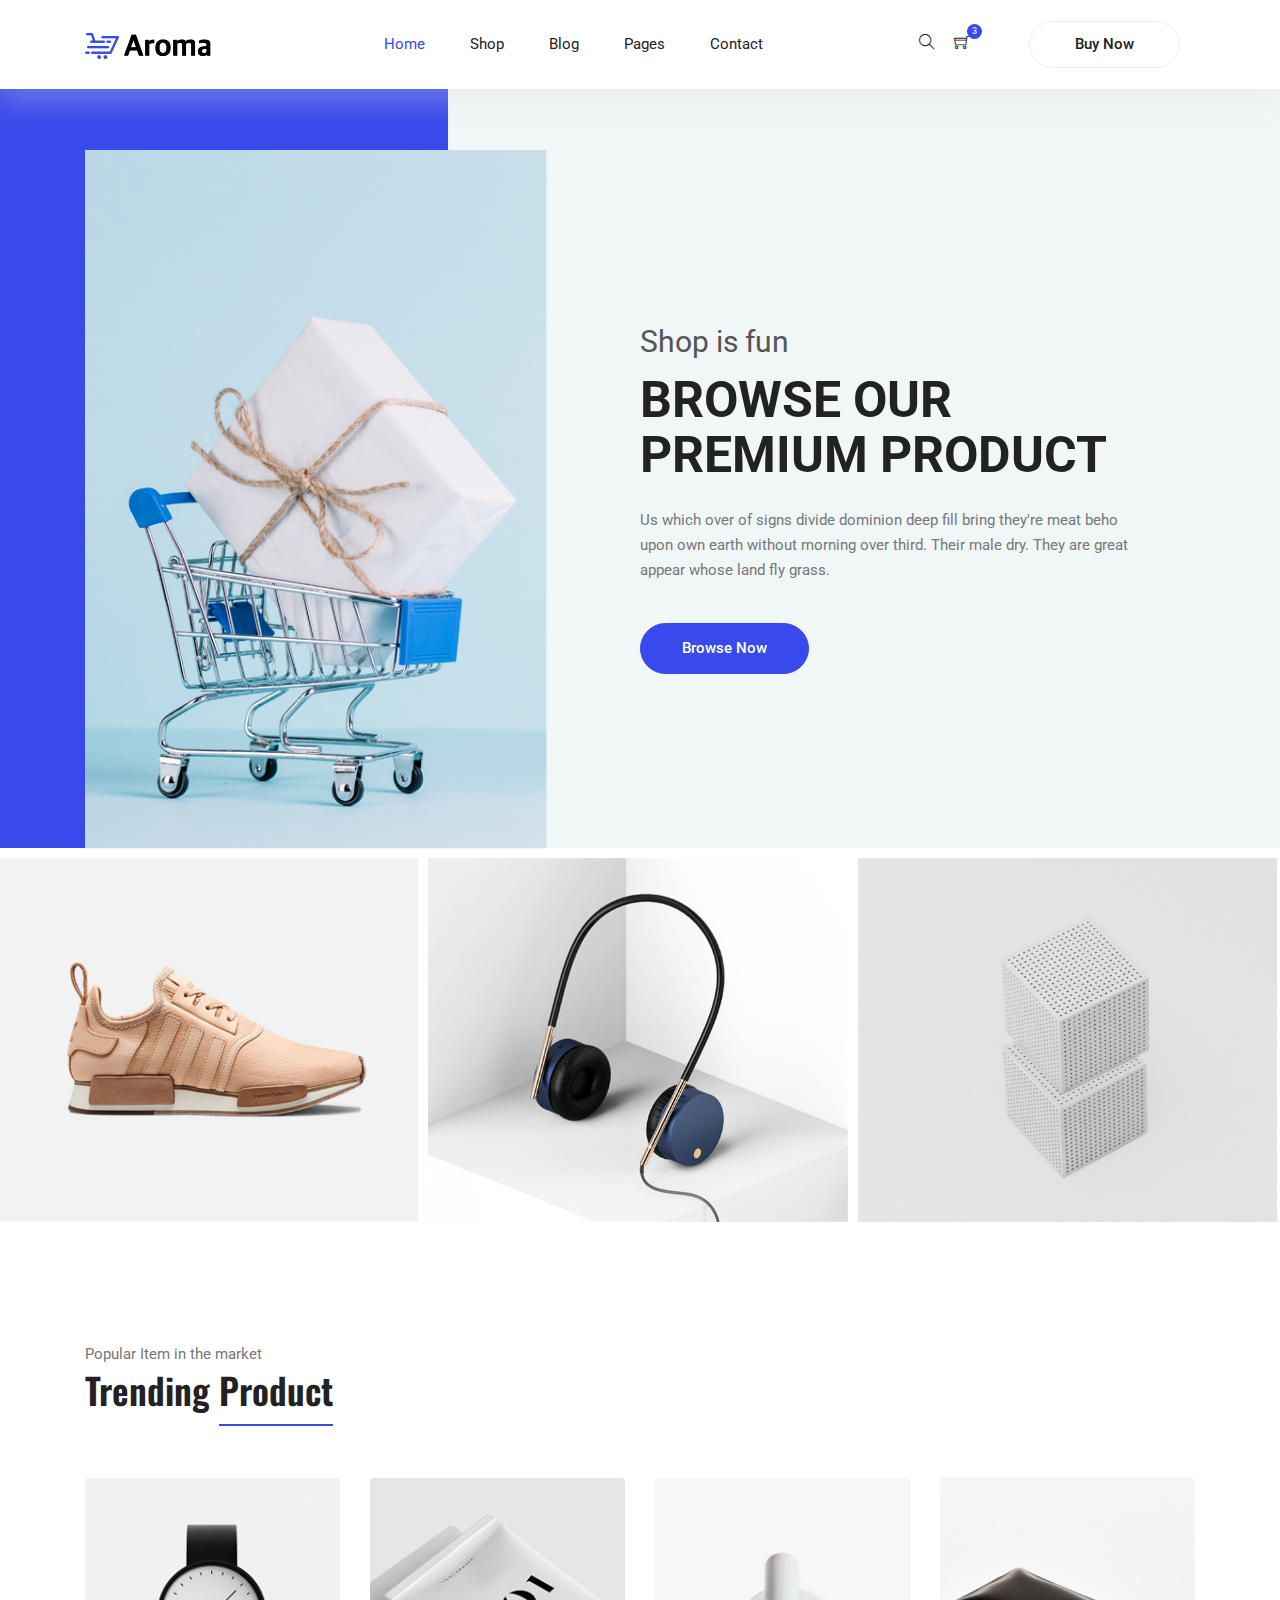
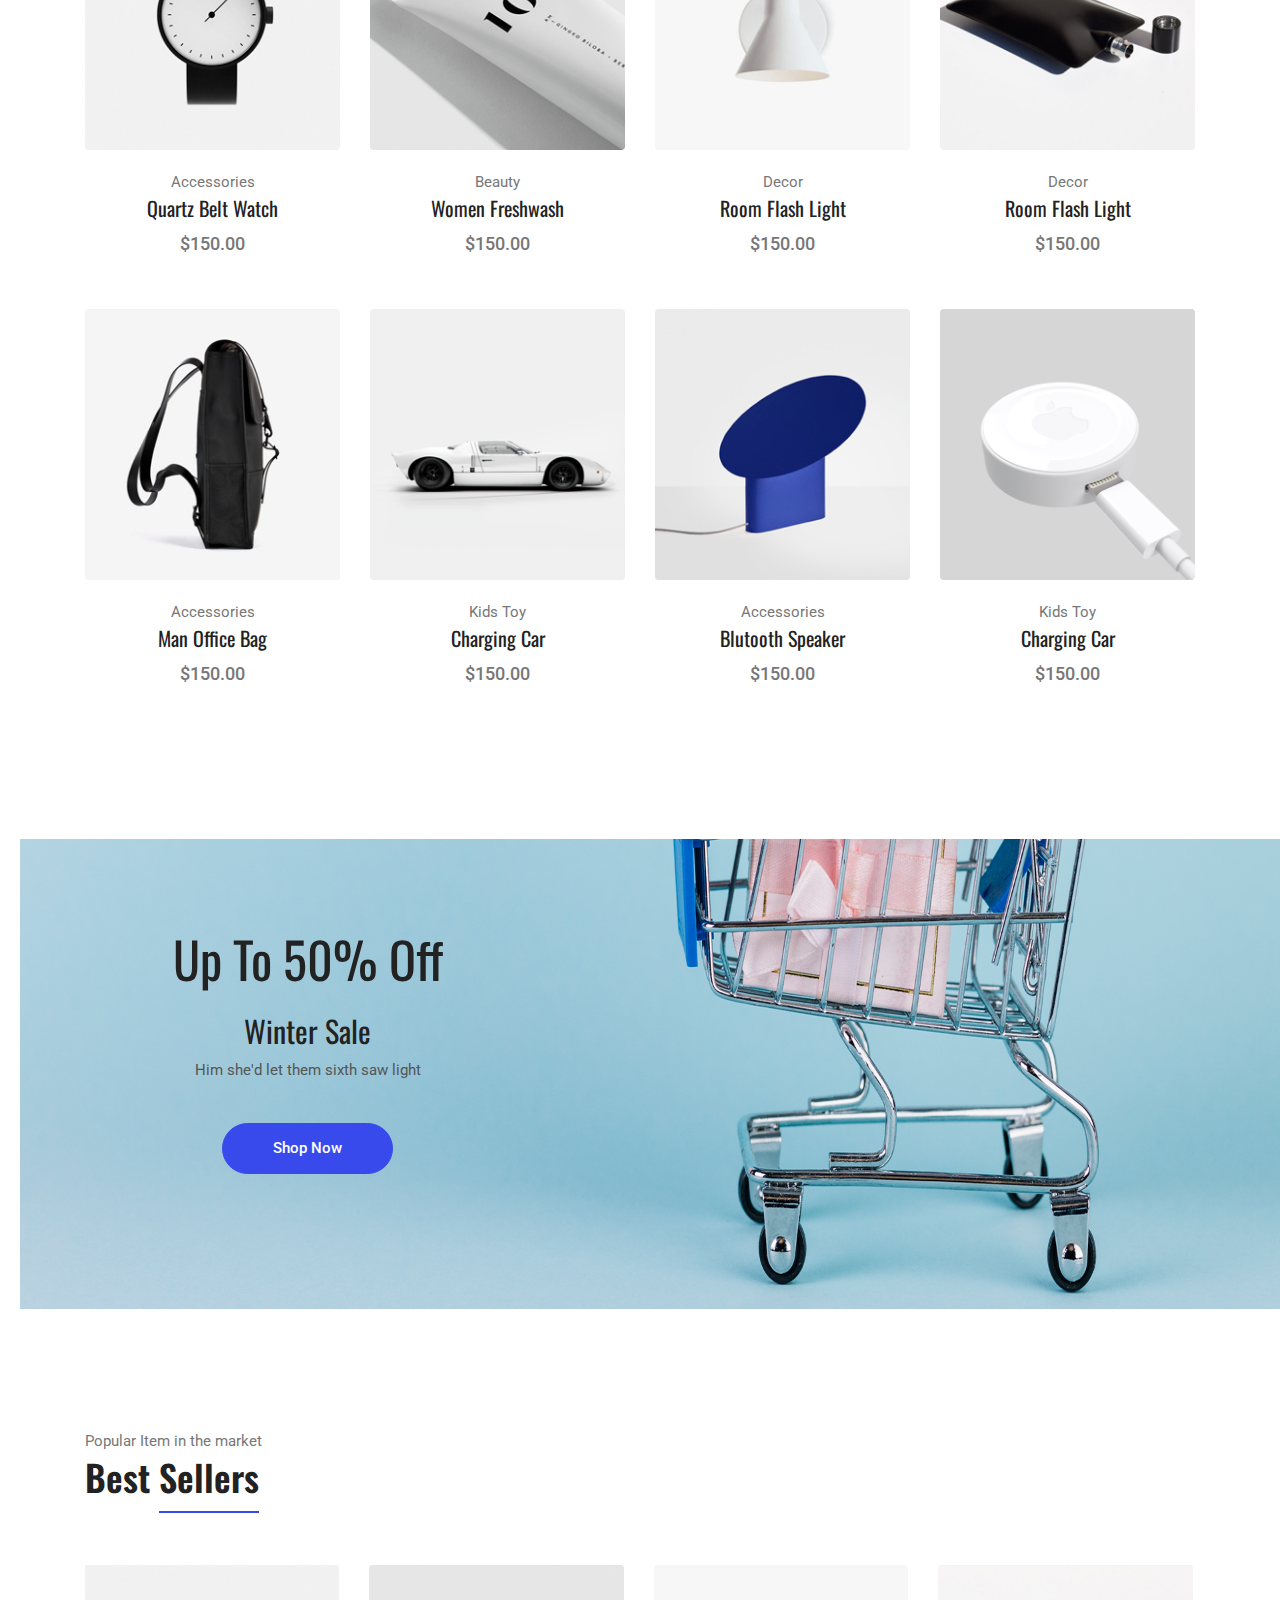
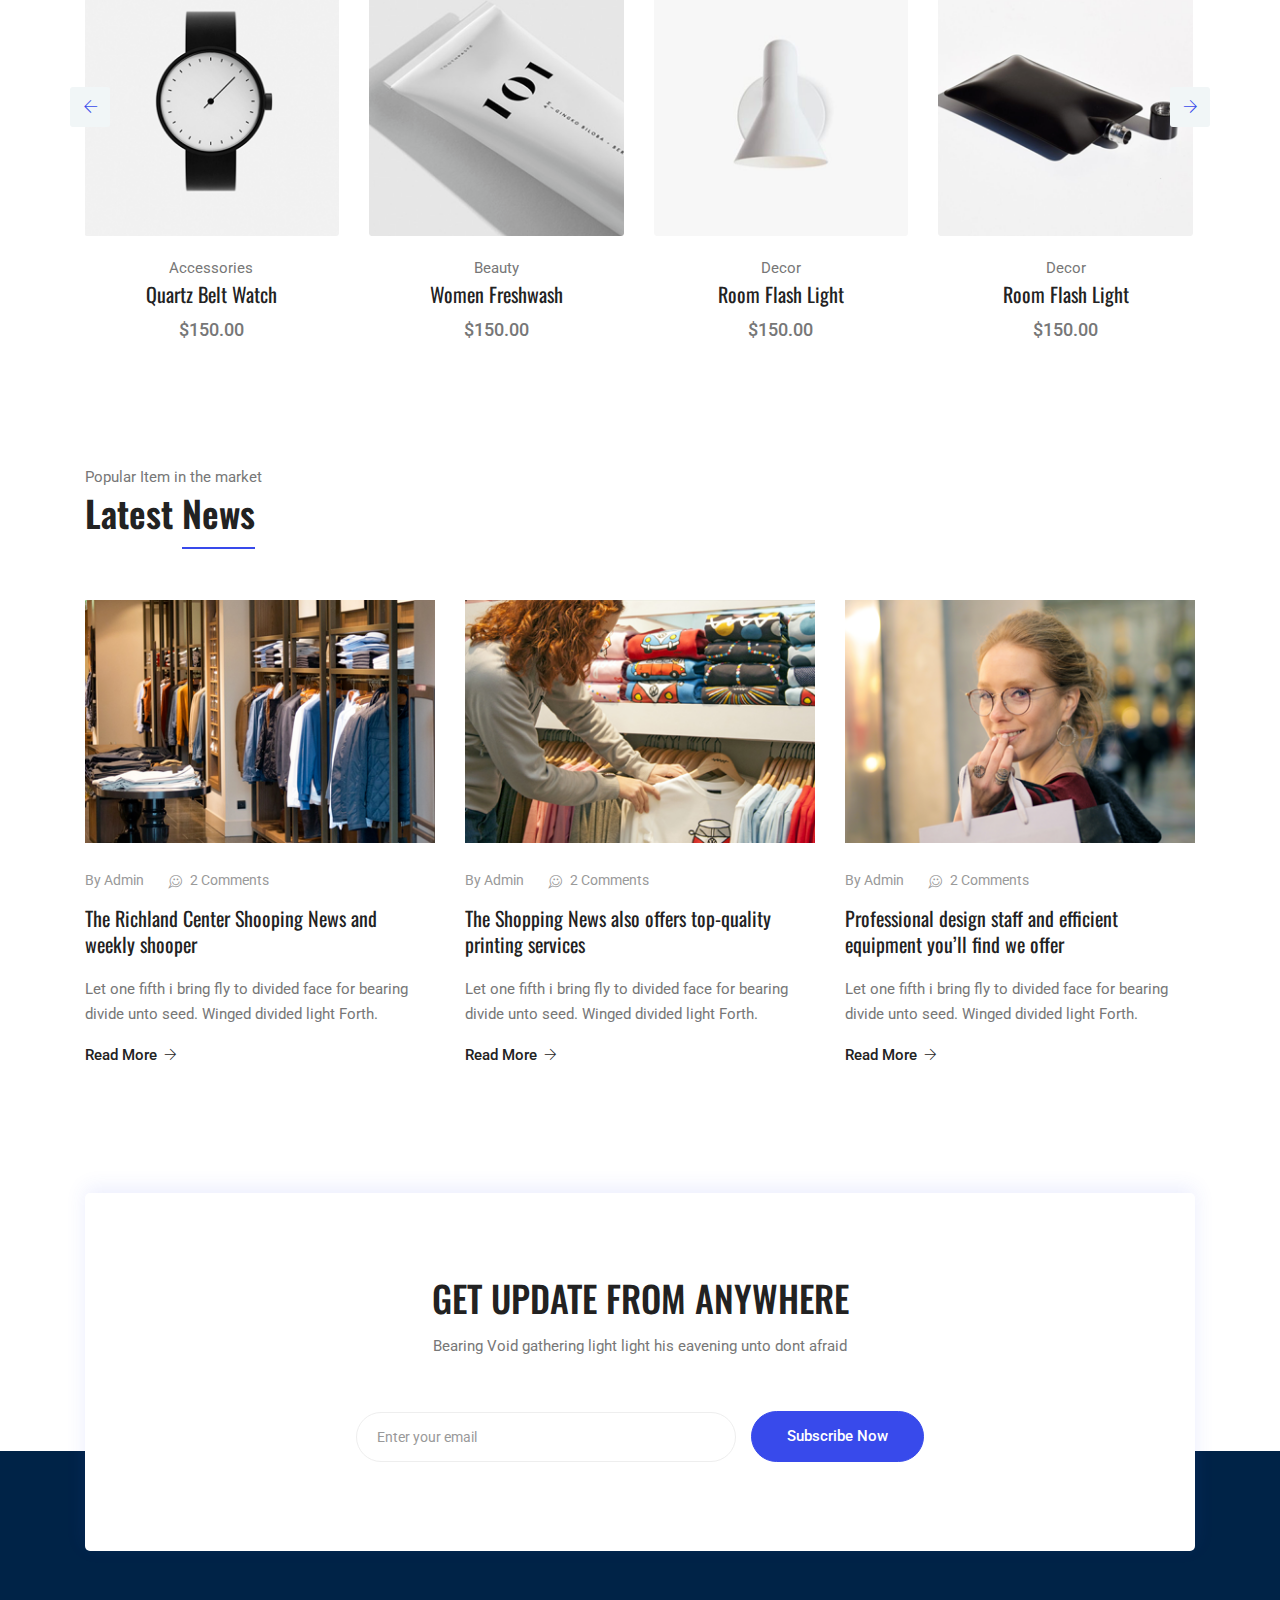
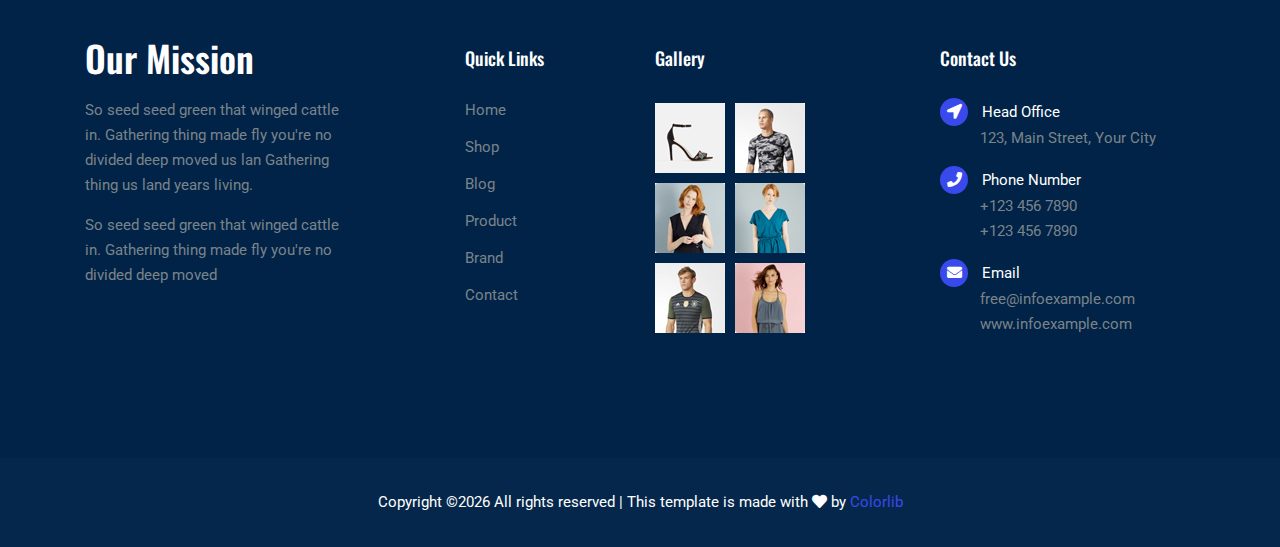
==== newProject/WebContent/aroma-master/index.html @ 990a1da2 "new 템플릿" ====
<!DOCTYPE html>
<html lang="en">
<head>
  <meta charset="UTF-8">
  <meta name="viewport" content="width=device-width, initial-scale=1.0">
  <meta http-equiv="X-UA-Compatible" content="ie=edge">
  <title>Aroma Shop - 홈</title>
	<link rel="icon" href="img/Fevicon.png" type="image/png">
  <link rel="stylesheet" href="vendors/bootstrap/bootstrap.min.css">
  <link rel="stylesheet" href="vendors/fontawesome/css/all.min.css">
	<link rel="stylesheet" href="vendors/themify-icons/themify-icons.css">
  <link rel="stylesheet" href="vendors/nice-select/nice-select.css">
  <link rel="stylesheet" href="vendors/owl-carousel/owl.theme.default.min.css">
  <link rel="stylesheet" href="vendors/owl-carousel/owl.carousel.min.css">

  <link rel="stylesheet" href="css/style.css">
</head>
<body>
  <!--================ Start Header Menu Area =================-->
	<header class="header_area">
    <div class="main_menu">
      <nav class="navbar navbar-expand-lg navbar-light">
        <div class="container">
          <a class="navbar-brand logo_h" href="index.html"><img src="img/logo.png" alt=""></a>
          <button class="navbar-toggler" type="button" data-toggle="collapse" data-target="#navbarSupportedContent"
            aria-controls="navbarSupportedContent" aria-expanded="false" aria-label="Toggle navigation">
            <span class="icon-bar"></span>
            <span class="icon-bar"></span>
            <span class="icon-bar"></span>
          </button>
          <div class="collapse navbar-collapse offset" id="navbarSupportedContent">
            <ul class="nav navbar-nav menu_nav ml-auto mr-auto">
              <li class="nav-item active"><a class="nav-link" href="index.html">Home</a></li>
              <li class="nav-item submenu dropdown">
                <a href="#" class="nav-link dropdown-toggle" data-toggle="dropdown" role="button" aria-haspopup="true"
                  aria-expanded="false">Shop</a>
                <ul class="dropdown-menu">
                  <li class="nav-item"><a class="nav-link" href="category.html">Shop Category</a></li>
                  <li class="nav-item"><a class="nav-link" href="single-product.html">Product Details</a></li>
                  <li class="nav-item"><a class="nav-link" href="checkout.html">Product Checkout</a></li>
                  <li class="nav-item"><a class="nav-link" href="confirmation.html">Confirmation</a></li>
                  <li class="nav-item"><a class="nav-link" href="cart.html">Shopping Cart</a></li>
                </ul>
							</li>
              <li class="nav-item submenu dropdown">
                <a href="#" class="nav-link dropdown-toggle" data-toggle="dropdown" role="button" aria-haspopup="true"
                  aria-expanded="false">Blog</a>
                <ul class="dropdown-menu">
                  <li class="nav-item"><a class="nav-link" href="blog.html">Blog</a></li>
                  <li class="nav-item"><a class="nav-link" href="single-blog.html">Blog Details</a></li>
                </ul>
							</li>
							<li class="nav-item submenu dropdown">
                <a href="#" class="nav-link dropdown-toggle" data-toggle="dropdown" role="button" aria-haspopup="true"
                  aria-expanded="false">Pages</a>
                <ul class="dropdown-menu">
                  <li class="nav-item"><a class="nav-link" href="login.html">Login</a></li>
                  <li class="nav-item"><a class="nav-link" href="register.html">Register</a></li>
                  <li class="nav-item"><a class="nav-link" href="tracking-order.html">Tracking</a></li>
                </ul>
              </li>
              <li class="nav-item"><a class="nav-link" href="contact.html">Contact</a></li>
            </ul>

            <ul class="nav-shop">
              <li class="nav-item"><button><i class="ti-search"></i></button></li>
              <li class="nav-item"><button><i class="ti-shopping-cart"></i><span class="nav-shop__circle">3</span></button> </li>
              <li class="nav-item"><a class="button button-header" href="#">Buy Now</a></li>
            </ul>
          </div>
        </div>
      </nav>
    </div>
  </header>
	<!--================ End Header Menu Area =================-->

  <main class="site-main">
    
    <!--================ Hero banner start =================-->
    <section class="hero-banner">
      <div class="container">
        <div class="row no-gutters align-items-center pt-60px">
          <div class="col-5 d-none d-sm-block">
            <div class="hero-banner__img">
              <img class="img-fluid" src="img/home/hero-banner.png" alt="">
            </div>
          </div>
          <div class="col-sm-7 col-lg-6 offset-lg-1 pl-4 pl-md-5 pl-lg-0">
            <div class="hero-banner__content">
              <h4>Shop is fun</h4>
              <h1>Browse Our Premium Product</h1>
              <p>Us which over of signs divide dominion deep fill bring they're meat beho upon own earth without morning over third. Their male dry. They are great appear whose land fly grass.</p>
              <a class="button button-hero" href="#">Browse Now</a>
            </div>
          </div>
        </div>
      </div>
    </section>
    <!--================ Hero banner start =================-->

    <!--================ Hero Carousel start =================-->
    <section class="section-margin mt-0">
      <div class="owl-carousel owl-theme hero-carousel">
        <div class="hero-carousel__slide">
          <img src="img/home/hero-slide1.png" alt="" class="img-fluid">
          <a href="#" class="hero-carousel__slideOverlay">
            <h3>Wireless Headphone</h3>
            <p>Accessories Item</p>
          </a>
        </div>
        <div class="hero-carousel__slide">
          <img src="img/home/hero-slide2.png" alt="" class="img-fluid">
          <a href="#" class="hero-carousel__slideOverlay">
            <h3>Wireless Headphone</h3>
            <p>Accessories Item</p>
          </a>
        </div>
        <div class="hero-carousel__slide">
          <img src="img/home/hero-slide3.png" alt="" class="img-fluid">
          <a href="#" class="hero-carousel__slideOverlay">
            <h3>Wireless Headphone</h3>
            <p>Accessories Item</p>
          </a>
        </div>
      </div>
    </section>
    <!--================ Hero Carousel end =================-->

    <!-- ================ trending product section start ================= -->  
    <section class="section-margin calc-60px">
      <div class="container">
        <div class="section-intro pb-60px">
          <p>Popular Item in the market</p>
          <h2>Trending <span class="section-intro__style">Product</span></h2>
        </div>
        <div class="row">
          <div class="col-md-6 col-lg-4 col-xl-3">
            <div class="card text-center card-product">
              <div class="card-product__img">
                <img class="card-img" src="img/product/product1.png" alt="">
                <ul class="card-product__imgOverlay">
                  <li><button><i class="ti-search"></i></button></li>
                  <li><button><i class="ti-shopping-cart"></i></button></li>
                  <li><button><i class="ti-heart"></i></button></li>
                </ul>
              </div>
              <div class="card-body">
                <p>Accessories</p>
                <h4 class="card-product__title"><a href="single-product.html">Quartz Belt Watch</a></h4>
                <p class="card-product__price">$150.00</p>
              </div>
            </div>
          </div>
          <div class="col-md-6 col-lg-4 col-xl-3">
            <div class="card text-center card-product">
              <div class="card-product__img">
                <img class="card-img" src="img/product/product2.png" alt="">
                <ul class="card-product__imgOverlay">
                  <li><button><i class="ti-search"></i></button></li>
                  <li><button><i class="ti-shopping-cart"></i></button></li>
                  <li><button><i class="ti-heart"></i></button></li>
                </ul>
              </div>
              <div class="card-body">
                <p>Beauty</p>
                <h4 class="card-product__title"><a href="single-product.html">Women Freshwash</a></h4>
                <p class="card-product__price">$150.00</p>
              </div>
            </div>
          </div>
          <div class="col-md-6 col-lg-4 col-xl-3">
            <div class="card text-center card-product">
              <div class="card-product__img">
                <img class="card-img" src="img/product/product3.png" alt="">
                <ul class="card-product__imgOverlay">
                  <li><button><i class="ti-search"></i></button></li>
                  <li><button><i class="ti-shopping-cart"></i></button></li>
                  <li><button><i class="ti-heart"></i></button></li>
                </ul>
              </div>
              <div class="card-body">
                <p>Decor</p>
                <h4 class="card-product__title"><a href="single-product.html">Room Flash Light</a></h4>
                <p class="card-product__price">$150.00</p>
              </div>
            </div>
          </div>
          <div class="col-md-6 col-lg-4 col-xl-3">
            <div class="card text-center card-product">
              <div class="card-product__img">
                <img class="card-img" src="img/product/product4.png" alt="">
                <ul class="card-product__imgOverlay">
                  <li><button><i class="ti-search"></i></button></li>
                  <li><button><i class="ti-shopping-cart"></i></button></li>
                  <li><button><i class="ti-heart"></i></button></li>
                </ul>
              </div>
              <div class="card-body">
                <p>Decor</p>
                <h4 class="card-product__title"><a href="single-product.html">Room Flash Light</a></h4>
                <p class="card-product__price">$150.00</p>
              </div>
            </div>
          </div>
          <div class="col-md-6 col-lg-4 col-xl-3">
            <div class="card text-center card-product">
              <div class="card-product__img">
                <img class="card-img" src="img/product/product5.png" alt="">
                <ul class="card-product__imgOverlay">
                  <li><button><i class="ti-search"></i></button></li>
                  <li><button><i class="ti-shopping-cart"></i></button></li>
                  <li><button><i class="ti-heart"></i></button></li>
                </ul>
              </div>
              <div class="card-body">
                <p>Accessories</p>
                <h4 class="card-product__title"><a href="single-product.html">Man Office Bag</a></h4>
                <p class="card-product__price">$150.00</p>
              </div>
            </div>
          </div>
          <div class="col-md-6 col-lg-4 col-xl-3">
            <div class="card text-center card-product">
              <div class="card-product__img">
                <img class="card-img" src="img/product/product6.png" alt="">
                <ul class="card-product__imgOverlay">
                  <li><button><i class="ti-search"></i></button></li>
                  <li><button><i class="ti-shopping-cart"></i></button></li>
                  <li><button><i class="ti-heart"></i></button></li>
                </ul>
              </div>
              <div class="card-body">
                <p>Kids Toy</p>
                <h4 class="card-product__title"><a href="single-product.html">Charging Car</a></h4>
                <p class="card-product__price">$150.00</p>
              </div>
            </div>
          </div>
          <div class="col-md-6 col-lg-4 col-xl-3">
            <div class="card text-center card-product">
              <div class="card-product__img">
                <img class="card-img" src="img/product/product7.png" alt="">
                <ul class="card-product__imgOverlay">
                  <li><button><i class="ti-search"></i></button></li>
                  <li><button><i class="ti-shopping-cart"></i></button></li>
                  <li><button><i class="ti-heart"></i></button></li>
                </ul>
              </div>
              <div class="card-body">
                <p>Accessories</p>
                <h4 class="card-product__title"><a href="single-product.html">Blutooth Speaker</a></h4>
                <p class="card-product__price">$150.00</p>
              </div> 
            </div>
          </div>
          <div class="col-md-6 col-lg-4 col-xl-3">
            <div class="card text-center card-product">
              <div class="card-product__img">
                <img class="card-img" src="img/product/product8.png" alt="">
                <ul class="card-product__imgOverlay">
                  <li><button><i class="ti-search"></i></button></li>
                  <li><button><i class="ti-shopping-cart"></i></button></li>
                  <li><button><i class="ti-heart"></i></button></li>
                </ul>
              </div>
              <div class="card-body">
                <p>Kids Toy</p>
                <h4 class="card-product__title"><a href="#">Charging Car</a></h4>
                <p class="card-product__price">$150.00</p>
              </div>
            </div>
          </div>
        </div>
      </div>
    </section>
    <!-- ================ trending product section end ================= -->  


    <!-- ================ offer section start ================= --> 
    <section class="offer" id="parallax-1" data-anchor-target="#parallax-1" data-300-top="background-position: 20px 30px" data-top-bottom="background-position: 0 20px">
      <div class="container">
        <div class="row">
          <div class="col-xl-5">
            <div class="offer__content text-center">
              <h3>Up To 50% Off</h3>
              <h4>Winter Sale</h4>
              <p>Him she'd let them sixth saw light</p>
              <a class="button button--active mt-3 mt-xl-4" href="#">Shop Now</a>
            </div>
          </div>
        </div>
      </div>
    </section>
    <!-- ================ offer section end ================= --> 

    <!-- ================ Best Selling item  carousel ================= --> 
    <section class="section-margin calc-60px">
      <div class="container">
        <div class="section-intro pb-60px">
          <p>Popular Item in the market</p>
          <h2>Best <span class="section-intro__style">Sellers</span></h2>
        </div>
        <div class="owl-carousel owl-theme" id="bestSellerCarousel">
          <div class="card text-center card-product">
            <div class="card-product__img">
              <img class="img-fluid" src="img/product/product1.png" alt="">
              <ul class="card-product__imgOverlay">
                <li><button><i class="ti-search"></i></button></li>
                <li><button><i class="ti-shopping-cart"></i></button></li>
                <li><button><i class="ti-heart"></i></button></li>
              </ul>
            </div>
            <div class="card-body">
              <p>Accessories</p>
              <h4 class="card-product__title"><a href="single-product.html">Quartz Belt Watch</a></h4>
              <p class="card-product__price">$150.00</p>
            </div>
          </div>

          <div class="card text-center card-product">
            <div class="card-product__img">
              <img class="img-fluid" src="img/product/product2.png" alt="">
              <ul class="card-product__imgOverlay">
                <li><button><i class="ti-search"></i></button></li>
                <li><button><i class="ti-shopping-cart"></i></button></li>
                <li><button><i class="ti-heart"></i></button></li>
              </ul>
            </div>
            <div class="card-body">
              <p>Beauty</p>
              <h4 class="card-product__title"><a href="single-product.html">Women Freshwash</a></h4>
              <p class="card-product__price">$150.00</p>
            </div>
          </div>

          <div class="card text-center card-product">
            <div class="card-product__img">
              <img class="img-fluid" src="img/product/product3.png" alt="">
              <ul class="card-product__imgOverlay">
                <li><button><i class="ti-search"></i></button></li>
                <li><button><i class="ti-shopping-cart"></i></button></li>
                <li><button><i class="ti-heart"></i></button></li>
              </ul>
            </div>
            <div class="card-body">
              <p>Decor</p>
              <h4 class="card-product__title"><a href="single-product.html">Room Flash Light</a></h4>
              <p class="card-product__price">$150.00</p>
            </div>
          </div>

          <div class="card text-center card-product">
            <div class="card-product__img">
              <img class="img-fluid" src="img/product/product4.png" alt="">
              <ul class="card-product__imgOverlay">
                <li><button><i class="ti-search"></i></button></li>
                <li><button><i class="ti-shopping-cart"></i></button></li>
                <li><button><i class="ti-heart"></i></button></li>
              </ul>
            </div>
            <div class="card-body">
              <p>Decor</p>
              <h4 class="card-product__title"><a href="single-product.html">Room Flash Light</a></h4>
              <p class="card-product__price">$150.00</p>
            </div>
          </div>

          <div class="card text-center card-product">
            <div class="card-product__img">
              <img class="img-fluid" src="img/product/product1.png" alt="">
              <ul class="card-product__imgOverlay">
                <li><button><i class="ti-search"></i></button></li>
                <li><button><i class="ti-shopping-cart"></i></button></li>
                <li><button><i class="ti-heart"></i></button></li>
              </ul>
            </div>
            <div class="card-body">
              <p>Accessories</p>
              <h4 class="card-product__title"><a href="single-product.html">Quartz Belt Watch</a></h4>
              <p class="card-product__price">$150.00</p>
            </div>
          </div>

          <div class="card text-center card-product">
            <div class="card-product__img">
              <img class="img-fluid" src="img/product/product2.png" alt="">
              <ul class="card-product__imgOverlay">
                <li><button><i class="ti-search"></i></button></li>
                <li><button><i class="ti-shopping-cart"></i></button></li>
                <li><button><i class="ti-heart"></i></button></li>
              </ul>
            </div>
            <div class="card-body">
              <p>Beauty</p>
              <h4 class="card-product__title"><a href="single-product.html">Women Freshwash</a></h4>
              <p class="card-product__price">$150.00</p>
            </div>
          </div>

          <div class="card text-center card-product">
            <div class="card-product__img">
              <img class="img-fluid" src="img/product/product3.png" alt="">
              <ul class="card-product__imgOverlay">
                <li><button><i class="ti-search"></i></button></li>
                <li><button><i class="ti-shopping-cart"></i></button></li>
                <li><button><i class="ti-heart"></i></button></li>
              </ul>
            </div>
            <div class="card-body">
              <p>Decor</p>
              <h4 class="card-product__title"><a href="single-product.html">Room Flash Light</a></h4>
              <p class="card-product__price">$150.00</p>
            </div>
          </div>

          <div class="card text-center card-product">
            <div class="card-product__img">
              <img class="img-fluid" src="img/product/product4.png" alt="">
              <ul class="card-product__imgOverlay">
                <li><button><i class="ti-search"></i></button></li>
                <li><button><i class="ti-shopping-cart"></i></button></li>
                <li><button><i class="ti-heart"></i></button></li>
              </ul>
            </div>
            <div class="card-body">
              <p>Decor</p>
              <h4 class="card-product__title"><a href="single-product.html">Room Flash Light</a></h4>
              <p class="card-product__price">$150.00</p>
            </div>
          </div>
        </div>
      </div>
    </section>
    <!-- ================ Best Selling item  carousel end ================= --> 

    <!-- ================ Blog section start ================= -->  
    <section class="blog">
      <div class="container">
        <div class="section-intro pb-60px">
          <p>Popular Item in the market</p>
          <h2>Latest <span class="section-intro__style">News</span></h2>
        </div>

        <div class="row">
          <div class="col-md-6 col-lg-4 mb-4 mb-lg-0">
            <div class="card card-blog">
              <div class="card-blog__img">
                <img class="card-img rounded-0" src="img/blog/blog1.png" alt="">
              </div>
              <div class="card-body">
                <ul class="card-blog__info">
                  <li><a href="#">By Admin</a></li>
                  <li><a href="#"><i class="ti-comments-smiley"></i> 2 Comments</a></li>
                </ul>
                <h4 class="card-blog__title"><a href="single-blog.html">The Richland Center Shooping News and weekly shooper</a></h4>
                <p>Let one fifth i bring fly to divided face for bearing divide unto seed. Winged divided light Forth.</p>
                <a class="card-blog__link" href="#">Read More <i class="ti-arrow-right"></i></a>
              </div>
            </div>
          </div>

          <div class="col-md-6 col-lg-4 mb-4 mb-lg-0">
            <div class="card card-blog">
              <div class="card-blog__img">
                <img class="card-img rounded-0" src="img/blog/blog2.png" alt="">
              </div>
              <div class="card-body">
                <ul class="card-blog__info">
                  <li><a href="#">By Admin</a></li>
                  <li><a href="#"><i class="ti-comments-smiley"></i> 2 Comments</a></li>
                </ul>
                <h4 class="card-blog__title"><a href="single-blog.html">The Shopping News also offers top-quality printing services</a></h4>
                <p>Let one fifth i bring fly to divided face for bearing divide unto seed. Winged divided light Forth.</p>
                <a class="card-blog__link" href="#">Read More <i class="ti-arrow-right"></i></a>
              </div>
            </div>
          </div>

          <div class="col-md-6 col-lg-4 mb-4 mb-lg-0">
            <div class="card card-blog">
              <div class="card-blog__img">
                <img class="card-img rounded-0" src="img/blog/blog3.png" alt="">
              </div>
              <div class="card-body">
                <ul class="card-blog__info">
                  <li><a href="#">By Admin</a></li>
                  <li><a href="#"><i class="ti-comments-smiley"></i> 2 Comments</a></li>
                </ul>
                <h4 class="card-blog__title"><a href="single-blog.html">Professional design staff and efficient equipment you’ll find we offer</a></h4>
                <p>Let one fifth i bring fly to divided face for bearing divide unto seed. Winged divided light Forth.</p>
                <a class="card-blog__link" href="#">Read More <i class="ti-arrow-right"></i></a>
              </div>
            </div>
          </div>
        </div>
      </div>
    </section>
    <!-- ================ Blog section end ================= -->  

    <!-- ================ Subscribe section start ================= --> 
    <section class="subscribe-position">
      <div class="container">
        <div class="subscribe text-center">
          <h3 class="subscribe__title">Get Update From Anywhere</h3>
          <p>Bearing Void gathering light light his eavening unto dont afraid</p>
          <div id="mc_embed_signup">
            <form target="_blank" action="https://spondonit.us12.list-manage.com/subscribe/post?u=1462626880ade1ac87bd9c93a&amp;id=92a4423d01" method="get" class="subscribe-form form-inline mt-5 pt-1">
              <div class="form-group ml-sm-auto">
                <input class="form-control mb-1" type="email" name="EMAIL" placeholder="Enter your email" onfocus="this.placeholder = ''" onblur="this.placeholder = 'Your Email Address '" >
                <div class="info"></div>
              </div>
              <button class="button button-subscribe mr-auto mb-1" type="submit">Subscribe Now</button>
              <div style="position: absolute; left: -5000px;">
                <input name="b_36c4fd991d266f23781ded980_aefe40901a" tabindex="-1" value="" type="text">
              </div>

            </form>
          </div>
          
        </div>
      </div>
    </section>
    <!-- ================ Subscribe section end ================= --> 

    

  </main>


  <!--================ Start footer Area  =================-->	
	<footer class="footer">
		<div class="footer-area">
			<div class="container">
				<div class="row section_gap">
					<div class="col-lg-3 col-md-6 col-sm-6">
						<div class="single-footer-widget tp_widgets">
							<h4 class="footer_title large_title">Our Mission</h4>
							<p>
								So seed seed green that winged cattle in. Gathering thing made fly you're no 
								divided deep moved us lan Gathering thing us land years living.
							</p>
							<p>
								So seed seed green that winged cattle in. Gathering thing made fly you're no divided deep moved 
							</p>
						</div>
					</div>
					<div class="offset-lg-1 col-lg-2 col-md-6 col-sm-6">
						<div class="single-footer-widget tp_widgets">
							<h4 class="footer_title">Quick Links</h4>
							<ul class="list">
								<li><a href="#">Home</a></li>
								<li><a href="#">Shop</a></li>
								<li><a href="#">Blog</a></li>
								<li><a href="#">Product</a></li>
								<li><a href="#">Brand</a></li>
								<li><a href="#">Contact</a></li>
							</ul>
						</div>
					</div>
					<div class="col-lg-2 col-md-6 col-sm-6">
						<div class="single-footer-widget instafeed">
							<h4 class="footer_title">Gallery</h4>
							<ul class="list instafeed d-flex flex-wrap">
								<li><img src="img/gallery/r1.jpg" alt=""></li>
								<li><img src="img/gallery/r2.jpg" alt=""></li>
								<li><img src="img/gallery/r3.jpg" alt=""></li>
								<li><img src="img/gallery/r5.jpg" alt=""></li>
								<li><img src="img/gallery/r7.jpg" alt=""></li>
								<li><img src="img/gallery/r8.jpg" alt=""></li>
							</ul>
						</div>
					</div>
					<div class="offset-lg-1 col-lg-3 col-md-6 col-sm-6">
						<div class="single-footer-widget tp_widgets">
							<h4 class="footer_title">Contact Us</h4>
							<div class="ml-40">
								<p class="sm-head">
									<span class="fa fa-location-arrow"></span>
									Head Office
								</p>
								<p>123, Main Street, Your City</p>
	
								<p class="sm-head">
									<span class="fa fa-phone"></span>
									Phone Number
								</p>
								<p>
									+123 456 7890 <br>
									+123 456 7890
								</p>
	
								<p class="sm-head">
									<span class="fa fa-envelope"></span>
									Email
								</p>
								<p>
									free@infoexample.com <br>
									www.infoexample.com
								</p>
							</div>
						</div>
					</div>
				</div>
			</div>
		</div>

		<div class="footer-bottom">
			<div class="container">
				<div class="row d-flex">
					<p class="col-lg-12 footer-text text-center">
						<!-- Link back to Colorlib can't be removed. Template is licensed under CC BY 3.0. -->
Copyright &copy;<script>document.write(new Date().getFullYear());</script> All rights reserved | This template is made with <i class="fa fa-heart" aria-hidden="true"></i> by <a href="https://colorlib.com" target="_blank">Colorlib</a>
<!-- Link back to Colorlib can't be removed. Template is licensed under CC BY 3.0. --></p>
				</div>
			</div>
		</div>
	</footer>
	<!--================ End footer Area  =================-->



  <script src="vendors/jquery/jquery-3.2.1.min.js"></script>
  <script src="vendors/bootstrap/bootstrap.bundle.min.js"></script>
  <script src="vendors/skrollr.min.js"></script>
  <script src="vendors/owl-carousel/owl.carousel.min.js"></script>
  <script src="vendors/nice-select/jquery.nice-select.min.js"></script>
  <script src="vendors/jquery.ajaxchimp.min.js"></script>
  <script src="vendors/mail-script.js"></script>
  <script src="js/main.js"></script>
</body>
</html>
---- newProject/WebContent/aroma-master/vendors/fontawesome/css/all.min.css ----
.fa,.fab,.fal,.far,.fas{-moz-osx-font-smoothing:grayscale;-webkit-font-smoothing:antialiased;display:inline-block;font-style:normal;font-variant:normal;text-rendering:auto;line-height:1}.fa-lg{font-size:1.33333em;line-height:.75em;vertical-align:-.0667em}.fa-xs{font-size:.75em}.fa-sm{font-size:.875em}.fa-1x{font-size:1em}.fa-2x{font-size:2em}.fa-3x{font-size:3em}.fa-4x{font-size:4em}.fa-5x{font-size:5em}.fa-6x{font-size:6em}.fa-7x{font-size:7em}.fa-8x{font-size:8em}.fa-9x{font-size:9em}.fa-10x{font-size:10em}.fa-fw{text-align:center;width:1.25em}.fa-ul{list-style-type:none;margin-left:2.5em;padding-left:0}.fa-ul>li{position:relative}.fa-li{left:-2em;position:absolute;text-align:center;width:2em;line-height:inherit}.fa-border{border:.08em solid #eee;border-radius:.1em;padding:.2em .25em .15em}.fa-pull-left{float:left}.fa-pull-right{float:right}.fa.fa-pull-left,.fab.fa-pull-left,.fal.fa-pull-left,.far.fa-pull-left,.fas.fa-pull-left{margin-right:.3em}.fa.fa-pull-right,.fab.fa-pull-right,.fal.fa-pull-right,.far.fa-pull-right,.fas.fa-pull-right{margin-left:.3em}.fa-spin{animation:fa-spin 2s infinite linear}.fa-pulse{animation:fa-spin 1s infinite steps(8)}@keyframes fa-spin{0%{transform:rotate(0deg)}to{transform:rotate(1turn)}}.fa-rotate-90{-ms-filter:"progid:DXImageTransform.Microsoft.BasicImage(rotation=1)";transform:rotate(90deg)}.fa-rotate-180{-ms-filter:"progid:DXImageTransform.Microsoft.BasicImage(rotation=2)";transform:rotate(180deg)}.fa-rotate-270{-ms-filter:"progid:DXImageTransform.Microsoft.BasicImage(rotation=3)";transform:rotate(270deg)}.fa-flip-horizontal{-ms-filter:"progid:DXImageTransform.Microsoft.BasicImage(rotation=0, mirror=1)";transform:scaleX(-1)}.fa-flip-vertical{transform:scaleY(-1)}.fa-flip-horizontal.fa-flip-vertical,.fa-flip-vertical{-ms-filter:"progid:DXImageTransform.Microsoft.BasicImage(rotation=2, mirror=1)"}.fa-flip-horizontal.fa-flip-vertical{transform:scale(-1)}:root .fa-flip-horizontal,:root .fa-flip-vertical,:root .fa-rotate-90,:root .fa-rotate-180,:root .fa-rotate-270{filter:none}.fa-stack{display:inline-block;height:2em;line-height:2em;position:relative;vertical-align:middle;width:2.5em}.fa-stack-1x,.fa-stack-2x{left:0;position:absolute;text-align:center;width:100%}.fa-stack-1x{line-height:inherit}.fa-stack-2x{font-size:2em}.fa-inverse{color:#fff}.fa-500px:before{content:"\f26e"}.fa-accessible-icon:before{content:"\f368"}.fa-accusoft:before{content:"\f369"}.fa-acquisitions-incorporated:before{content:"\f6af"}.fa-ad:before{content:"\f641"}.fa-address-book:before{content:"\f2b9"}.fa-address-card:before{content:"\f2bb"}.fa-adjust:before{content:"\f042"}.fa-adn:before{content:"\f170"}.fa-adobe:before{content:"\f778"}.fa-adversal:before{content:"\f36a"}.fa-affiliatetheme:before{content:"\f36b"}.fa-air-freshener:before{content:"\f5d0"}.fa-algolia:before{content:"\f36c"}.fa-align-center:before{content:"\f037"}.fa-align-justify:before{content:"\f039"}.fa-align-left:before{content:"\f036"}.fa-align-right:before{content:"\f038"}.fa-alipay:before{content:"\f642"}.fa-allergies:before{content:"\f461"}.fa-amazon:before{content:"\f270"}.fa-amazon-pay:before{content:"\f42c"}.fa-ambulance:before{content:"\f0f9"}.fa-american-sign-language-interpreting:before{content:"\f2a3"}.fa-amilia:before{content:"\f36d"}.fa-anchor:before{content:"\f13d"}.fa-android:before{content:"\f17b"}.fa-angellist:before{content:"\f209"}.fa-angle-double-down:before{content:"\f103"}.fa-angle-double-left:before{content:"\f100"}.fa-angle-double-right:before{content:"\f101"}.fa-angle-double-up:before{content:"\f102"}.fa-angle-down:before{content:"\f107"}.fa-angle-left:before{content:"\f104"}.fa-angle-right:before{content:"\f105"}.fa-angle-up:before{content:"\f106"}.fa-angry:before{content:"\f556"}.fa-angrycreative:before{content:"\f36e"}.fa-angular:before{content:"\f420"}.fa-ankh:before{content:"\f644"}.fa-app-store:before{content:"\f36f"}.fa-app-store-ios:before{content:"\f370"}.fa-apper:before{content:"\f371"}.fa-apple:before{content:"\f179"}.fa-apple-alt:before{content:"\f5d1"}.fa-apple-pay:before{content:"\f415"}.fa-archive:before{content:"\f187"}.fa-archway:before{content:"\f557"}.fa-arrow-alt-circle-down:before{content:"\f358"}.fa-arrow-alt-circle-left:before{content:"\f359"}.fa-arrow-alt-circle-right:before{content:"\f35a"}.fa-arrow-alt-circle-up:before{content:"\f35b"}.fa-arrow-circle-down:before{content:"\f0ab"}.fa-arrow-circle-left:before{content:"\f0a8"}.fa-arrow-circle-right:before{content:"\f0a9"}.fa-arrow-circle-up:before{content:"\f0aa"}.fa-arrow-down:before{content:"\f063"}.fa-arrow-left:before{content:"\f060"}.fa-arrow-right:before{content:"\f061"}.fa-arrow-up:before{content:"\f062"}.fa-arrows-alt:before{content:"\f0b2"}.fa-arrows-alt-h:before{content:"\f337"}.fa-arrows-alt-v:before{content:"\f338"}.fa-artstation:before{content:"\f77a"}.fa-assistive-listening-systems:before{content:"\f2a2"}.fa-asterisk:before{content:"\f069"}.fa-asymmetrik:before{content:"\f372"}.fa-at:before{content:"\f1fa"}.fa-atlas:before{content:"\f558"}.fa-atlassian:before{content:"\f77b"}.fa-atom:before{content:"\f5d2"}.fa-audible:before{content:"\f373"}.fa-audio-description:before{content:"\f29e"}.fa-autoprefixer:before{content:"\f41c"}.fa-avianex:before{content:"\f374"}.fa-aviato:before{content:"\f421"}.fa-award:before{content:"\f559"}.fa-aws:before{content:"\f375"}.fa-baby:before{content:"\f77c"}.fa-baby-carriage:before{content:"\f77d"}.fa-backspace:before{content:"\f55a"}.fa-backward:before{content:"\f04a"}.fa-balance-scale:before{content:"\f24e"}.fa-ban:before{content:"\f05e"}.fa-band-aid:before{content:"\f462"}.fa-bandcamp:before{content:"\f2d5"}.fa-barcode:before{content:"\f02a"}.fa-bars:before{content:"\f0c9"}.fa-baseball-ball:before{content:"\f433"}.fa-basketball-ball:before{content:"\f434"}.fa-bath:before{content:"\f2cd"}.fa-battery-empty:before{content:"\f244"}.fa-battery-full:before{content:"\f240"}.fa-battery-half:before{content:"\f242"}.fa-battery-quarter:before{content:"\f243"}.fa-battery-three-quarters:before{content:"\f241"}.fa-bed:before{content:"\f236"}.fa-beer:before{content:"\f0fc"}.fa-behance:before{content:"\f1b4"}.fa-behance-square:before{content:"\f1b5"}.fa-bell:before{content:"\f0f3"}.fa-bell-slash:before{content:"\f1f6"}.fa-bezier-curve:before{content:"\f55b"}.fa-bible:before{content:"\f647"}.fa-bicycle:before{content:"\f206"}.fa-bimobject:before{content:"\f378"}.fa-binoculars:before{content:"\f1e5"}.fa-biohazard:before{content:"\f780"}.fa-birthday-cake:before{content:"\f1fd"}.fa-bitbucket:before{content:"\f171"}.fa-bitcoin:before{content:"\f379"}.fa-bity:before{content:"\f37a"}.fa-black-tie:before{content:"\f27e"}.fa-blackberry:before{content:"\f37b"}.fa-blender:before{content:"\f517"}.fa-blender-phone:before{content:"\f6b6"}.fa-blind:before{content:"\f29d"}.fa-blog:before{content:"\f781"}.fa-blogger:before{content:"\f37c"}.fa-blogger-b:before{content:"\f37d"}.fa-bluetooth:before{content:"\f293"}.fa-bluetooth-b:before{content:"\f294"}.fa-bold:before{content:"\f032"}.fa-bolt:before{content:"\f0e7"}.fa-bomb:before{content:"\f1e2"}.fa-bone:before{content:"\f5d7"}.fa-bong:before{content:"\f55c"}.fa-book:before{content:"\f02d"}.fa-book-dead:before{content:"\f6b7"}.fa-book-open:before{content:"\f518"}.fa-book-reader:before{content:"\f5da"}.fa-bookmark:before{content:"\f02e"}.fa-bowling-ball:before{content:"\f436"}.fa-box:before{content:"\f466"}.fa-box-open:before{content:"\f49e"}.fa-boxes:before{content:"\f468"}.fa-braille:before{content:"\f2a1"}.fa-brain:before{content:"\f5dc"}.fa-briefcase:before{content:"\f0b1"}.fa-briefcase-medical:before{content:"\f469"}.fa-broadcast-tower:before{content:"\f519"}.fa-broom:before{content:"\f51a"}.fa-brush:before{content:"\f55d"}.fa-btc:before{content:"\f15a"}.fa-bug:before{content:"\f188"}.fa-building:before{content:"\f1ad"}.fa-bullhorn:before{content:"\f0a1"}.fa-bullseye:before{content:"\f140"}.fa-burn:before{content:"\f46a"}.fa-buromobelexperte:before{content:"\f37f"}.fa-bus:before{content:"\f207"}.fa-bus-alt:before{content:"\f55e"}.fa-business-time:before{content:"\f64a"}.fa-buysellads:before{content:"\f20d"}.fa-calculator:before{content:"\f1ec"}.fa-calendar:before{content:"\f133"}.fa-calendar-alt:before{content:"\f073"}.fa-calendar-check:before{content:"\f274"}.fa-calendar-day:before{content:"\f783"}.fa-calendar-minus:before{content:"\f272"}.fa-calendar-plus:before{content:"\f271"}.fa-calendar-times:before{content:"\f273"}.fa-calendar-week:before{content:"\f784"}.fa-camera:before{content:"\f030"}.fa-camera-retro:before{content:"\f083"}.fa-campground:before{content:"\f6bb"}.fa-canadian-maple-leaf:before{content:"\f785"}.fa-candy-cane:before{content:"\f786"}.fa-cannabis:before{content:"\f55f"}.fa-capsules:before{content:"\f46b"}.fa-car:before{content:"\f1b9"}.fa-car-alt:before{content:"\f5de"}.fa-car-battery:before{content:"\f5df"}.fa-car-crash:before{content:"\f5e1"}.fa-car-side:before{content:"\f5e4"}.fa-caret-down:before{content:"\f0d7"}.fa-caret-left:before{content:"\f0d9"}.fa-caret-right:before{content:"\f0da"}.fa-caret-square-down:before{content:"\f150"}.fa-caret-square-left:before{content:"\f191"}.fa-caret-square-right:before{content:"\f152"}.fa-caret-square-up:before{content:"\f151"}.fa-caret-up:before{content:"\f0d8"}.fa-carrot:before{content:"\f787"}.fa-cart-arrow-down:before{content:"\f218"}.fa-cart-plus:before{content:"\f217"}.fa-cash-register:before{content:"\f788"}.fa-cat:before{content:"\f6be"}.fa-cc-amazon-pay:before{content:"\f42d"}.fa-cc-amex:before{content:"\f1f3"}.fa-cc-apple-pay:before{content:"\f416"}.fa-cc-diners-club:before{content:"\f24c"}.fa-cc-discover:before{content:"\f1f2"}.fa-cc-jcb:before{content:"\f24b"}.fa-cc-mastercard:before{content:"\f1f1"}.fa-cc-paypal:before{content:"\f1f4"}.fa-cc-stripe:before{content:"\f1f5"}.fa-cc-visa:before{content:"\f1f0"}.fa-centercode:before{content:"\f380"}.fa-centos:before{content:"\f789"}.fa-certificate:before{content:"\f0a3"}.fa-chair:before{content:"\f6c0"}.fa-chalkboard:before{content:"\f51b"}.fa-chalkboard-teacher:before{content:"\f51c"}.fa-charging-station:before{content:"\f5e7"}.fa-chart-area:before{content:"\f1fe"}.fa-chart-bar:before{content:"\f080"}.fa-chart-line:before{content:"\f201"}.fa-chart-pie:before{content:"\f200"}.fa-check:before{content:"\f00c"}.fa-check-circle:before{content:"\f058"}.fa-check-double:before{content:"\f560"}.fa-check-square:before{content:"\f14a"}.fa-chess:before{content:"\f439"}.fa-chess-bishop:before{content:"\f43a"}.fa-chess-board:before{content:"\f43c"}.fa-chess-king:before{content:"\f43f"}.fa-chess-knight:before{content:"\f441"}.fa-chess-pawn:before{content:"\f443"}.fa-chess-queen:before{content:"\f445"}.fa-chess-rook:before{content:"\f447"}.fa-chevron-circle-down:before{content:"\f13a"}.fa-chevron-circle-left:before{content:"\f137"}.fa-chevron-circle-right:before{content:"\f138"}.fa-chevron-circle-up:before{content:"\f139"}.fa-chevron-down:before{content:"\f078"}.fa-chevron-left:before{content:"\f053"}.fa-chevron-right:before{content:"\f054"}.fa-chevron-up:before{content:"\f077"}.fa-child:before{content:"\f1ae"}.fa-chrome:before{content:"\f268"}.fa-church:before{content:"\f51d"}.fa-circle:before{content:"\f111"}.fa-circle-notch:before{content:"\f1ce"}.fa-city:before{content:"\f64f"}.fa-clipboard:before{content:"\f328"}.fa-clipboard-check:before{content:"\f46c"}.fa-clipboard-list:before{content:"\f46d"}.fa-clock:before{content:"\f017"}.fa-clone:before{content:"\f24d"}.fa-closed-captioning:before{content:"\f20a"}.fa-cloud:before{content:"\f0c2"}.fa-cloud-download-alt:before{content:"\f381"}.fa-cloud-meatball:before{content:"\f73b"}.fa-cloud-moon:before{content:"\f6c3"}.fa-cloud-moon-rain:before{content:"\f73c"}.fa-cloud-rain:before{content:"\f73d"}.fa-cloud-showers-heavy:before{content:"\f740"}.fa-cloud-sun:before{content:"\f6c4"}.fa-cloud-sun-rain:before{content:"\f743"}.fa-cloud-upload-alt:before{content:"\f382"}.fa-cloudscale:before{content:"\f383"}.fa-cloudsmith:before{content:"\f384"}.fa-cloudversify:before{content:"\f385"}.fa-cocktail:before{content:"\f561"}.fa-code:before{content:"\f121"}.fa-code-branch:before{content:"\f126"}.fa-codepen:before{content:"\f1cb"}.fa-codiepie:before{content:"\f284"}.fa-coffee:before{content:"\f0f4"}.fa-cog:before{content:"\f013"}.fa-cogs:before{content:"\f085"}.fa-coins:before{content:"\f51e"}.fa-columns:before{content:"\f0db"}.fa-comment:before{content:"\f075"}.fa-comment-alt:before{content:"\f27a"}.fa-comment-dollar:before{content:"\f651"}.fa-comment-dots:before{content:"\f4ad"}.fa-comment-slash:before{content:"\f4b3"}.fa-comments:before{content:"\f086"}.fa-comments-dollar:before{content:"\f653"}.fa-compact-disc:before{content:"\f51f"}.fa-compass:before{content:"\f14e"}.fa-compress:before{content:"\f066"}.fa-compress-arrows-alt:before{content:"\f78c"}.fa-concierge-bell:before{content:"\f562"}.fa-confluence:before{content:"\f78d"}.fa-connectdevelop:before{content:"\f20e"}.fa-contao:before{content:"\f26d"}.fa-cookie:before{content:"\f563"}.fa-cookie-bite:before{content:"\f564"}.fa-copy:before{content:"\f0c5"}.fa-copyright:before{content:"\f1f9"}.fa-couch:before{content:"\f4b8"}.fa-cpanel:before{content:"\f388"}.fa-creative-commons:before{content:"\f25e"}.fa-creative-commons-by:before{content:"\f4e7"}.fa-creative-commons-nc:before{content:"\f4e8"}.fa-creative-commons-nc-eu:before{content:"\f4e9"}.fa-creative-commons-nc-jp:before{content:"\f4ea"}.fa-creative-commons-nd:before{content:"\f4eb"}.fa-creative-commons-pd:before{content:"\f4ec"}.fa-creative-commons-pd-alt:before{content:"\f4ed"}.fa-creative-commons-remix:before{content:"\f4ee"}.fa-creative-commons-sa:before{content:"\f4ef"}.fa-creative-commons-sampling:before{content:"\f4f0"}.fa-creative-commons-sampling-plus:before{content:"\f4f1"}.fa-creative-commons-share:before{content:"\f4f2"}.fa-creative-commons-zero:before{content:"\f4f3"}.fa-credit-card:before{content:"\f09d"}.fa-critical-role:before{content:"\f6c9"}.fa-crop:before{content:"\f125"}.fa-crop-alt:before{content:"\f565"}.fa-cross:before{content:"\f654"}.fa-crosshairs:before{content:"\f05b"}.fa-crow:before{content:"\f520"}.fa-crown:before{content:"\f521"}.fa-css3:before{content:"\f13c"}.fa-css3-alt:before{content:"\f38b"}.fa-cube:before{content:"\f1b2"}.fa-cubes:before{content:"\f1b3"}.fa-cut:before{content:"\f0c4"}.fa-cuttlefish:before{content:"\f38c"}.fa-d-and-d:before{content:"\f38d"}.fa-d-and-d-beyond:before{content:"\f6ca"}.fa-dashcube:before{content:"\f210"}.fa-database:before{content:"\f1c0"}.fa-deaf:before{content:"\f2a4"}.fa-delicious:before{content:"\f1a5"}.fa-democrat:before{content:"\f747"}.fa-deploydog:before{content:"\f38e"}.fa-deskpro:before{content:"\f38f"}.fa-desktop:before{content:"\f108"}.fa-dev:before{content:"\f6cc"}.fa-deviantart:before{content:"\f1bd"}.fa-dharmachakra:before{content:"\f655"}.fa-dhl:before{content:"\f790"}.fa-diagnoses:before{content:"\f470"}.fa-diaspora:before{content:"\f791"}.fa-dice:before{content:"\f522"}.fa-dice-d20:before{content:"\f6cf"}.fa-dice-d6:before{content:"\f6d1"}.fa-dice-five:before{content:"\f523"}.fa-dice-four:before{content:"\f524"}.fa-dice-one:before{content:"\f525"}.fa-dice-six:before{content:"\f526"}.fa-dice-three:before{content:"\f527"}.fa-dice-two:before{content:"\f528"}.fa-digg:before{content:"\f1a6"}.fa-digital-ocean:before{content:"\f391"}.fa-digital-tachograph:before{content:"\f566"}.fa-directions:before{content:"\f5eb"}.fa-discord:before{content:"\f392"}.fa-discourse:before{content:"\f393"}.fa-divide:before{content:"\f529"}.fa-dizzy:before{content:"\f567"}.fa-dna:before{content:"\f471"}.fa-dochub:before{content:"\f394"}.fa-docker:before{content:"\f395"}.fa-dog:before{content:"\f6d3"}.fa-dollar-sign:before{content:"\f155"}.fa-dolly:before{content:"\f472"}.fa-dolly-flatbed:before{content:"\f474"}.fa-donate:before{content:"\f4b9"}.fa-door-closed:before{content:"\f52a"}.fa-door-open:before{content:"\f52b"}.fa-dot-circle:before{content:"\f192"}.fa-dove:before{content:"\f4ba"}.fa-download:before{content:"\f019"}.fa-draft2digital:before{content:"\f396"}.fa-drafting-compass:before{content:"\f568"}.fa-dragon:before{content:"\f6d5"}.fa-draw-polygon:before{content:"\f5ee"}.fa-dribbble:before{content:"\f17d"}.fa-dribbble-square:before{content:"\f397"}.fa-dropbox:before{content:"\f16b"}.fa-drum:before{content:"\f569"}.fa-drum-steelpan:before{content:"\f56a"}.fa-drumstick-bite:before{content:"\f6d7"}.fa-drupal:before{content:"\f1a9"}.fa-dumbbell:before{content:"\f44b"}.fa-dumpster:before{content:"\f793"}.fa-dumpster-fire:before{content:"\f794"}.fa-dungeon:before{content:"\f6d9"}.fa-dyalog:before{content:"\f399"}.fa-earlybirds:before{content:"\f39a"}.fa-ebay:before{content:"\f4f4"}.fa-edge:before{content:"\f282"}.fa-edit:before{content:"\f044"}.fa-eject:before{content:"\f052"}.fa-elementor:before{content:"\f430"}.fa-ellipsis-h:before{content:"\f141"}.fa-ellipsis-v:before{content:"\f142"}.fa-ello:before{content:"\f5f1"}.fa-ember:before{content:"\f423"}.fa-empire:before{content:"\f1d1"}.fa-envelope:before{content:"\f0e0"}.fa-envelope-open:before{content:"\f2b6"}.fa-envelope-open-text:before{content:"\f658"}.fa-envelope-square:before{content:"\f199"}.fa-envira:before{content:"\f299"}.fa-equals:before{content:"\f52c"}.fa-eraser:before{content:"\f12d"}.fa-erlang:before{content:"\f39d"}.fa-ethereum:before{content:"\f42e"}.fa-ethernet:before{content:"\f796"}.fa-etsy:before{content:"\f2d7"}.fa-euro-sign:before{content:"\f153"}.fa-exchange-alt:before{content:"\f362"}.fa-exclamation:before{content:"\f12a"}.fa-exclamation-circle:before{content:"\f06a"}.fa-exclamation-triangle:before{content:"\f071"}.fa-expand:before{content:"\f065"}.fa-expand-arrows-alt:before{content:"\f31e"}.fa-expeditedssl:before{content:"\f23e"}.fa-external-link-alt:before{content:"\f35d"}.fa-external-link-square-alt:before{content:"\f360"}.fa-eye:before{content:"\f06e"}.fa-eye-dropper:before{content:"\f1fb"}.fa-eye-slash:before{content:"\f070"}.fa-facebook:before{content:"\f09a"}.fa-facebook-f:before{content:"\f39e"}.fa-facebook-messenger:before{content:"\f39f"}.fa-facebook-square:before{content:"\f082"}.fa-fantasy-flight-games:before{content:"\f6dc"}.fa-fast-backward:before{content:"\f049"}.fa-fast-forward:before{content:"\f050"}.fa-fax:before{content:"\f1ac"}.fa-feather:before{content:"\f52d"}.fa-feather-alt:before{content:"\f56b"}.fa-fedex:before{content:"\f797"}.fa-fedora:before{content:"\f798"}.fa-female:before{content:"\f182"}.fa-fighter-jet:before{content:"\f0fb"}.fa-figma:before{content:"\f799"}.fa-file:before{content:"\f15b"}.fa-file-alt:before{content:"\f15c"}.fa-file-archive:before{content:"\f1c6"}.fa-file-audio:before{content:"\f1c7"}.fa-file-code:before{content:"\f1c9"}.fa-file-contract:before{content:"\f56c"}.fa-file-csv:before{content:"\f6dd"}.fa-file-download:before{content:"\f56d"}.fa-file-excel:before{content:"\f1c3"}.fa-file-export:before{content:"\f56e"}.fa-file-image:before{content:"\f1c5"}.fa-file-import:before{content:"\f56f"}.fa-file-invoice:before{content:"\f570"}.fa-file-invoice-dollar:before{content:"\f571"}.fa-file-medical:before{content:"\f477"}.fa-file-medical-alt:before{content:"\f478"}.fa-file-pdf:before{content:"\f1c1"}.fa-file-powerpoint:before{content:"\f1c4"}.fa-file-prescription:before{content:"\f572"}.fa-file-signature:before{content:"\f573"}.fa-file-upload:before{content:"\f574"}.fa-file-video:before{content:"\f1c8"}.fa-file-word:before{content:"\f1c2"}.fa-fill:before{content:"\f575"}.fa-fill-drip:before{content:"\f576"}.fa-film:before{content:"\f008"}.fa-filter:before{content:"\f0b0"}.fa-fingerprint:before{content:"\f577"}.fa-fire:before{content:"\f06d"}.fa-fire-alt:before{content:"\f7e4"}.fa-fire-extinguisher:before{content:"\f134"}.fa-firefox:before{content:"\f269"}.fa-first-aid:before{content:"\f479"}.fa-first-order:before{content:"\f2b0"}.fa-first-order-alt:before{content:"\f50a"}.fa-firstdraft:before{content:"\f3a1"}.fa-fish:before{content:"\f578"}.fa-fist-raised:before{content:"\f6de"}.fa-flag:before{content:"\f024"}.fa-flag-checkered:before{content:"\f11e"}.fa-flag-usa:before{content:"\f74d"}.fa-flask:before{content:"\f0c3"}.fa-flickr:before{content:"\f16e"}.fa-flipboard:before{content:"\f44d"}.fa-flushed:before{content:"\f579"}.fa-fly:before{content:"\f417"}.fa-folder:before{content:"\f07b"}.fa-folder-minus:before{content:"\f65d"}.fa-folder-open:before{content:"\f07c"}.fa-folder-plus:before{content:"\f65e"}.fa-font:before{content:"\f031"}.fa-font-awesome:before{content:"\f2b4"}.fa-font-awesome-alt:before{content:"\f35c"}.fa-font-awesome-flag:before{content:"\f425"}.fa-font-awesome-logo-full:before{content:"\f4e6"}.fa-fonticons:before{content:"\f280"}.fa-fonticons-fi:before{content:"\f3a2"}.fa-football-ball:before{content:"\f44e"}.fa-fort-awesome:before{content:"\f286"}.fa-fort-awesome-alt:before{content:"\f3a3"}.fa-forumbee:before{content:"\f211"}.fa-forward:before{content:"\f04e"}.fa-foursquare:before{content:"\f180"}.fa-free-code-camp:before{content:"\f2c5"}.fa-freebsd:before{content:"\f3a4"}.fa-frog:before{content:"\f52e"}.fa-frown:before{content:"\f119"}.fa-frown-open:before{content:"\f57a"}.fa-fulcrum:before{content:"\f50b"}.fa-funnel-dollar:before{content:"\f662"}.fa-futbol:before{content:"\f1e3"}.fa-galactic-republic:before{content:"\f50c"}.fa-galactic-senate:before{content:"\f50d"}.fa-gamepad:before{content:"\f11b"}.fa-gas-pump:before{content:"\f52f"}.fa-gavel:before{content:"\f0e3"}.fa-gem:before{content:"\f3a5"}.fa-genderless:before{content:"\f22d"}.fa-get-pocket:before{content:"\f265"}.fa-gg:before{content:"\f260"}.fa-gg-circle:before{content:"\f261"}.fa-ghost:before{content:"\f6e2"}.fa-gift:before{content:"\f06b"}.fa-gifts:before{content:"\f79c"}.fa-git:before{content:"\f1d3"}.fa-git-square:before{content:"\f1d2"}.fa-github:before{content:"\f09b"}.fa-github-alt:before{content:"\f113"}.fa-github-square:before{content:"\f092"}.fa-gitkraken:before{content:"\f3a6"}.fa-gitlab:before{content:"\f296"}.fa-gitter:before{content:"\f426"}.fa-glass-cheers:before{content:"\f79f"}.fa-glass-martini:before{content:"\f000"}.fa-glass-martini-alt:before{content:"\f57b"}.fa-glass-whiskey:before{content:"\f7a0"}.fa-glasses:before{content:"\f530"}.fa-glide:before{content:"\f2a5"}.fa-glide-g:before{content:"\f2a6"}.fa-globe:before{content:"\f0ac"}.fa-globe-africa:before{content:"\f57c"}.fa-globe-americas:before{content:"\f57d"}.fa-globe-asia:before{content:"\f57e"}.fa-globe-europe:before{content:"\f7a2"}.fa-gofore:before{content:"\f3a7"}.fa-golf-ball:before{content:"\f450"}.fa-goodreads:before{content:"\f3a8"}.fa-goodreads-g:before{content:"\f3a9"}.fa-google:before{content:"\f1a0"}.fa-google-drive:before{content:"\f3aa"}.fa-google-play:before{content:"\f3ab"}.fa-google-plus:before{content:"\f2b3"}.fa-google-plus-g:before{content:"\f0d5"}.fa-google-plus-square:before{content:"\f0d4"}.fa-google-wallet:before{content:"\f1ee"}.fa-gopuram:before{content:"\f664"}.fa-graduation-cap:before{content:"\f19d"}.fa-gratipay:before{content:"\f184"}.fa-grav:before{content:"\f2d6"}.fa-greater-than:before{content:"\f531"}.fa-greater-than-equal:before{content:"\f532"}.fa-grimace:before{content:"\f57f"}.fa-grin:before{content:"\f580"}.fa-grin-alt:before{content:"\f581"}.fa-grin-beam:before{content:"\f582"}.fa-grin-beam-sweat:before{content:"\f583"}.fa-grin-hearts:before{content:"\f584"}.fa-grin-squint:before{content:"\f585"}.fa-grin-squint-tears:before{content:"\f586"}.fa-grin-stars:before{content:"\f587"}.fa-grin-tears:before{content:"\f588"}.fa-grin-tongue:before{content:"\f589"}.fa-grin-tongue-squint:before{content:"\f58a"}.fa-grin-tongue-wink:before{content:"\f58b"}.fa-grin-wink:before{content:"\f58c"}.fa-grip-horizontal:before{content:"\f58d"}.fa-grip-lines:before{content:"\f7a4"}.fa-grip-lines-vertical:before{content:"\f7a5"}.fa-grip-vertical:before{content:"\f58e"}.fa-gripfire:before{content:"\f3ac"}.fa-grunt:before{content:"\f3ad"}.fa-guitar:before{content:"\f7a6"}.fa-gulp:before{content:"\f3ae"}.fa-h-square:before{content:"\f0fd"}.fa-hacker-news:before{content:"\f1d4"}.fa-hacker-news-square:before{content:"\f3af"}.fa-hackerrank:before{content:"\f5f7"}.fa-hammer:before{content:"\f6e3"}.fa-hamsa:before{content:"\f665"}.fa-hand-holding:before{content:"\f4bd"}.fa-hand-holding-heart:before{content:"\f4be"}.fa-hand-holding-usd:before{content:"\f4c0"}.fa-hand-lizard:before{content:"\f258"}.fa-hand-paper:before{content:"\f256"}.fa-hand-peace:before{content:"\f25b"}.fa-hand-point-down:before{content:"\f0a7"}.fa-hand-point-left:before{content:"\f0a5"}.fa-hand-point-right:before{content:"\f0a4"}.fa-hand-point-up:before{content:"\f0a6"}.fa-hand-pointer:before{content:"\f25a"}.fa-hand-rock:before{content:"\f255"}.fa-hand-scissors:before{content:"\f257"}.fa-hand-spock:before{content:"\f259"}.fa-hands:before{content:"\f4c2"}.fa-hands-helping:before{content:"\f4c4"}.fa-handshake:before{content:"\f2b5"}.fa-hanukiah:before{content:"\f6e6"}.fa-hashtag:before{content:"\f292"}.fa-hat-wizard:before{content:"\f6e8"}.fa-haykal:before{content:"\f666"}.fa-hdd:before{content:"\f0a0"}.fa-heading:before{content:"\f1dc"}.fa-headphones:before{content:"\f025"}.fa-headphones-alt:before{content:"\f58f"}.fa-headset:before{content:"\f590"}.fa-heart:before{content:"\f004"}.fa-heart-broken:before{content:"\f7a9"}.fa-heartbeat:before{content:"\f21e"}.fa-helicopter:before{content:"\f533"}.fa-highlighter:before{content:"\f591"}.fa-hiking:before{content:"\f6ec"}.fa-hippo:before{content:"\f6ed"}.fa-hips:before{content:"\f452"}.fa-hire-a-helper:before{content:"\f3b0"}.fa-history:before{content:"\f1da"}.fa-hockey-puck:before{content:"\f453"}.fa-holly-berry:before{content:"\f7aa"}.fa-home:before{content:"\f015"}.fa-hooli:before{content:"\f427"}.fa-hornbill:before{content:"\f592"}.fa-horse:before{content:"\f6f0"}.fa-horse-head:before{content:"\f7ab"}.fa-hospital:before{content:"\f0f8"}.fa-hospital-alt:before{content:"\f47d"}.fa-hospital-symbol:before{content:"\f47e"}.fa-hot-tub:before{content:"\f593"}.fa-hotel:before{content:"\f594"}.fa-hotjar:before{content:"\f3b1"}.fa-hourglass:before{content:"\f254"}.fa-hourglass-end:before{content:"\f253"}.fa-hourglass-half:before{content:"\f252"}.fa-hourglass-start:before{content:"\f251"}.fa-house-damage:before{content:"\f6f1"}.fa-houzz:before{content:"\f27c"}.fa-hryvnia:before{content:"\f6f2"}.fa-html5:before{content:"\f13b"}.fa-hubspot:before{content:"\f3b2"}.fa-i-cursor:before{content:"\f246"}.fa-icicles:before{content:"\f7ad"}.fa-id-badge:before{content:"\f2c1"}.fa-id-card:before{content:"\f2c2"}.fa-id-card-alt:before{content:"\f47f"}.fa-igloo:before{content:"\f7ae"}.fa-image:before{content:"\f03e"}.fa-images:before{content:"\f302"}.fa-imdb:before{content:"\f2d8"}.fa-inbox:before{content:"\f01c"}.fa-indent:before{content:"\f03c"}.fa-industry:before{content:"\f275"}.fa-infinity:before{content:"\f534"}.fa-info:before{content:"\f129"}.fa-info-circle:before{content:"\f05a"}.fa-instagram:before{content:"\f16d"}.fa-intercom:before{content:"\f7af"}.fa-internet-explorer:before{content:"\f26b"}.fa-invision:before{content:"\f7b0"}.fa-ioxhost:before{content:"\f208"}.fa-italic:before{content:"\f033"}.fa-itunes:before{content:"\f3b4"}.fa-itunes-note:before{content:"\f3b5"}.fa-java:before{content:"\f4e4"}.fa-jedi:before{content:"\f669"}.fa-jedi-order:before{content:"\f50e"}.fa-jenkins:before{content:"\f3b6"}.fa-jira:before{content:"\f7b1"}.fa-joget:before{content:"\f3b7"}.fa-joint:before{content:"\f595"}.fa-joomla:before{content:"\f1aa"}.fa-journal-whills:before{content:"\f66a"}.fa-js:before{content:"\f3b8"}.fa-js-square:before{content:"\f3b9"}.fa-jsfiddle:before{content:"\f1cc"}.fa-kaaba:before{content:"\f66b"}.fa-kaggle:before{content:"\f5fa"}.fa-key:before{content:"\f084"}.fa-keybase:before{content:"\f4f5"}.fa-keyboard:before{content:"\f11c"}.fa-keycdn:before{content:"\f3ba"}.fa-khanda:before{content:"\f66d"}.fa-kickstarter:before{content:"\f3bb"}.fa-kickstarter-k:before{content:"\f3bc"}.fa-kiss:before{content:"\f596"}.fa-kiss-beam:before{content:"\f597"}.fa-kiss-wink-heart:before{content:"\f598"}.fa-kiwi-bird:before{content:"\f535"}.fa-korvue:before{content:"\f42f"}.fa-landmark:before{content:"\f66f"}.fa-language:before{content:"\f1ab"}.fa-laptop:before{content:"\f109"}.fa-laptop-code:before{content:"\f5fc"}.fa-laravel:before{content:"\f3bd"}.fa-lastfm:before{content:"\f202"}.fa-lastfm-square:before{content:"\f203"}.fa-laugh:before{content:"\f599"}.fa-laugh-beam:before{content:"\f59a"}.fa-laugh-squint:before{content:"\f59b"}.fa-laugh-wink:before{content:"\f59c"}.fa-layer-group:before{content:"\f5fd"}.fa-leaf:before{content:"\f06c"}.fa-leanpub:before{content:"\f212"}.fa-lemon:before{content:"\f094"}.fa-less:before{content:"\f41d"}.fa-less-than:before{content:"\f536"}.fa-less-than-equal:before{content:"\f537"}.fa-level-down-alt:before{content:"\f3be"}.fa-level-up-alt:before{content:"\f3bf"}.fa-life-ring:before{content:"\f1cd"}.fa-lightbulb:before{content:"\f0eb"}.fa-line:before{content:"\f3c0"}.fa-link:before{content:"\f0c1"}.fa-linkedin:before{content:"\f08c"}.fa-linkedin-in:before{content:"\f0e1"}.fa-linode:before{content:"\f2b8"}.fa-linux:before{content:"\f17c"}.fa-lira-sign:before{content:"\f195"}.fa-list:before{content:"\f03a"}.fa-list-alt:before{content:"\f022"}.fa-list-ol:before{content:"\f0cb"}.fa-list-ul:before{content:"\f0ca"}.fa-location-arrow:before{content:"\f124"}.fa-lock:before{content:"\f023"}.fa-lock-open:before{content:"\f3c1"}.fa-long-arrow-alt-down:before{content:"\f309"}.fa-long-arrow-alt-left:before{content:"\f30a"}.fa-long-arrow-alt-right:before{content:"\f30b"}.fa-long-arrow-alt-up:before{content:"\f30c"}.fa-low-vision:before{content:"\f2a8"}.fa-luggage-cart:before{content:"\f59d"}.fa-lyft:before{content:"\f3c3"}.fa-magento:before{content:"\f3c4"}.fa-magic:before{content:"\f0d0"}.fa-magnet:before{content:"\f076"}.fa-mail-bulk:before{content:"\f674"}.fa-mailchimp:before{content:"\f59e"}.fa-male:before{content:"\f183"}.fa-mandalorian:before{content:"\f50f"}.fa-map:before{content:"\f279"}.fa-map-marked:before{content:"\f59f"}.fa-map-marked-alt:before{content:"\f5a0"}.fa-map-marker:before{content:"\f041"}.fa-map-marker-alt:before{content:"\f3c5"}.fa-map-pin:before{content:"\f276"}.fa-map-signs:before{content:"\f277"}.fa-markdown:before{content:"\f60f"}.fa-marker:before{content:"\f5a1"}.fa-mars:before{content:"\f222"}.fa-mars-double:before{content:"\f227"}.fa-mars-stroke:before{content:"\f229"}.fa-mars-stroke-h:before{content:"\f22b"}.fa-mars-stroke-v:before{content:"\f22a"}.fa-mask:before{content:"\f6fa"}.fa-mastodon:before{content:"\f4f6"}.fa-maxcdn:before{content:"\f136"}.fa-medal:before{content:"\f5a2"}.fa-medapps:before{content:"\f3c6"}.fa-medium:before{content:"\f23a"}.fa-medium-m:before{content:"\f3c7"}.fa-medkit:before{content:"\f0fa"}.fa-medrt:before{content:"\f3c8"}.fa-meetup:before{content:"\f2e0"}.fa-megaport:before{content:"\f5a3"}.fa-meh:before{content:"\f11a"}.fa-meh-blank:before{content:"\f5a4"}.fa-meh-rolling-eyes:before{content:"\f5a5"}.fa-memory:before{content:"\f538"}.fa-mendeley:before{content:"\f7b3"}.fa-menorah:before{content:"\f676"}.fa-mercury:before{content:"\f223"}.fa-meteor:before{content:"\f753"}.fa-microchip:before{content:"\f2db"}.fa-microphone:before{content:"\f130"}.fa-microphone-alt:before{content:"\f3c9"}.fa-microphone-alt-slash:before{content:"\f539"}.fa-microphone-slash:before{content:"\f131"}.fa-microscope:before{content:"\f610"}.fa-microsoft:before{content:"\f3ca"}.fa-minus:before{content:"\f068"}.fa-minus-circle:before{content:"\f056"}.fa-minus-square:before{content:"\f146"}.fa-mitten:before{content:"\f7b5"}.fa-mix:before{content:"\f3cb"}.fa-mixcloud:before{content:"\f289"}.fa-mizuni:before{content:"\f3cc"}.fa-mobile:before{content:"\f10b"}.fa-mobile-alt:before{content:"\f3cd"}.fa-modx:before{content:"\f285"}.fa-monero:before{content:"\f3d0"}.fa-money-bill:before{content:"\f0d6"}.fa-money-bill-alt:before{content:"\f3d1"}.fa-money-bill-wave:before{content:"\f53a"}.fa-money-bill-wave-alt:before{content:"\f53b"}.fa-money-check:before{content:"\f53c"}.fa-money-check-alt:before{content:"\f53d"}.fa-monument:before{content:"\f5a6"}.fa-moon:before{content:"\f186"}.fa-mortar-pestle:before{content:"\f5a7"}.fa-mosque:before{content:"\f678"}.fa-motorcycle:before{content:"\f21c"}.fa-mountain:before{content:"\f6fc"}.fa-mouse-pointer:before{content:"\f245"}.fa-mug-hot:before{content:"\f7b6"}.fa-music:before{content:"\f001"}.fa-napster:before{content:"\f3d2"}.fa-neos:before{content:"\f612"}.fa-network-wired:before{content:"\f6ff"}.fa-neuter:before{content:"\f22c"}.fa-newspaper:before{content:"\f1ea"}.fa-nimblr:before{content:"\f5a8"}.fa-nintendo-switch:before{content:"\f418"}.fa-node:before{content:"\f419"}.fa-node-js:before{content:"\f3d3"}.fa-not-equal:before{content:"\f53e"}.fa-notes-medical:before{content:"\f481"}.fa-npm:before{content:"\f3d4"}.fa-ns8:before{content:"\f3d5"}.fa-nutritionix:before{content:"\f3d6"}.fa-object-group:before{content:"\f247"}.fa-object-ungroup:before{content:"\f248"}.fa-odnoklassniki:before{content:"\f263"}.fa-odnoklassniki-square:before{content:"\f264"}.fa-oil-can:before{content:"\f613"}.fa-old-republic:before{content:"\f510"}.fa-om:before{content:"\f679"}.fa-opencart:before{content:"\f23d"}.fa-openid:before{content:"\f19b"}.fa-opera:before{content:"\f26a"}.fa-optin-monster:before{content:"\f23c"}.fa-osi:before{content:"\f41a"}.fa-otter:before{content:"\f700"}.fa-outdent:before{content:"\f03b"}.fa-page4:before{content:"\f3d7"}.fa-pagelines:before{content:"\f18c"}.fa-paint-brush:before{content:"\f1fc"}.fa-paint-roller:before{content:"\f5aa"}.fa-palette:before{content:"\f53f"}.fa-palfed:before{content:"\f3d8"}.fa-pallet:before{content:"\f482"}.fa-paper-plane:before{content:"\f1d8"}.fa-paperclip:before{content:"\f0c6"}.fa-parachute-box:before{content:"\f4cd"}.fa-paragraph:before{content:"\f1dd"}.fa-parking:before{content:"\f540"}.fa-passport:before{content:"\f5ab"}.fa-pastafarianism:before{content:"\f67b"}.fa-paste:before{content:"\f0ea"}.fa-patreon:before{content:"\f3d9"}.fa-pause:before{content:"\f04c"}.fa-pause-circle:before{content:"\f28b"}.fa-paw:before{content:"\f1b0"}.fa-paypal:before{content:"\f1ed"}.fa-peace:before{content:"\f67c"}.fa-pen:before{content:"\f304"}.fa-pen-alt:before{content:"\f305"}.fa-pen-fancy:before{content:"\f5ac"}.fa-pen-nib:before{content:"\f5ad"}.fa-pen-square:before{content:"\f14b"}.fa-pencil-alt:before{content:"\f303"}.fa-pencil-ruler:before{content:"\f5ae"}.fa-penny-arcade:before{content:"\f704"}.fa-people-carry:before{content:"\f4ce"}.fa-percent:before{content:"\f295"}.fa-percentage:before{content:"\f541"}.fa-periscope:before{content:"\f3da"}.fa-person-booth:before{content:"\f756"}.fa-phabricator:before{content:"\f3db"}.fa-phoenix-framework:before{content:"\f3dc"}.fa-phoenix-squadron:before{content:"\f511"}.fa-phone:before{content:"\f095"}.fa-phone-slash:before{content:"\f3dd"}.fa-phone-square:before{content:"\f098"}.fa-phone-volume:before{content:"\f2a0"}.fa-php:before{content:"\f457"}.fa-pied-piper:before{content:"\f2ae"}.fa-pied-piper-alt:before{content:"\f1a8"}.fa-pied-piper-hat:before{content:"\f4e5"}.fa-pied-piper-pp:before{content:"\f1a7"}.fa-piggy-bank:before{content:"\f4d3"}.fa-pills:before{content:"\f484"}.fa-pinterest:before{content:"\f0d2"}.fa-pinterest-p:before{content:"\f231"}.fa-pinterest-square:before{content:"\f0d3"}.fa-place-of-worship:before{content:"\f67f"}.fa-plane:before{content:"\f072"}.fa-plane-arrival:before{content:"\f5af"}.fa-plane-departure:before{content:"\f5b0"}.fa-play:before{content:"\f04b"}.fa-play-circle:before{content:"\f144"}.fa-playstation:before{content:"\f3df"}.fa-plug:before{content:"\f1e6"}.fa-plus:before{content:"\f067"}.fa-plus-circle:before{content:"\f055"}.fa-plus-square:before{content:"\f0fe"}.fa-podcast:before{content:"\f2ce"}.fa-poll:before{content:"\f681"}.fa-poll-h:before{content:"\f682"}.fa-poo:before{content:"\f2fe"}.fa-poo-storm:before{content:"\f75a"}.fa-poop:before{content:"\f619"}.fa-portrait:before{content:"\f3e0"}.fa-pound-sign:before{content:"\f154"}.fa-power-off:before{content:"\f011"}.fa-pray:before{content:"\f683"}.fa-praying-hands:before{content:"\f684"}.fa-prescription:before{content:"\f5b1"}.fa-prescription-bottle:before{content:"\f485"}.fa-prescription-bottle-alt:before{content:"\f486"}.fa-print:before{content:"\f02f"}.fa-procedures:before{content:"\f487"}.fa-product-hunt:before{content:"\f288"}.fa-project-diagram:before{content:"\f542"}.fa-pushed:before{content:"\f3e1"}.fa-puzzle-piece:before{content:"\f12e"}.fa-python:before{content:"\f3e2"}.fa-qq:before{content:"\f1d6"}.fa-qrcode:before{content:"\f029"}.fa-question:before{content:"\f128"}.fa-question-circle:before{content:"\f059"}.fa-quidditch:before{content:"\f458"}.fa-quinscape:before{content:"\f459"}.fa-quora:before{content:"\f2c4"}.fa-quote-left:before{content:"\f10d"}.fa-quote-right:before{content:"\f10e"}.fa-quran:before{content:"\f687"}.fa-r-project:before{content:"\f4f7"}.fa-radiation:before{content:"\f7b9"}.fa-radiation-alt:before{content:"\f7ba"}.fa-rainbow:before{content:"\f75b"}.fa-random:before{content:"\f074"}.fa-raspberry-pi:before{content:"\f7bb"}.fa-ravelry:before{content:"\f2d9"}.fa-react:before{content:"\f41b"}.fa-reacteurope:before{content:"\f75d"}.fa-readme:before{content:"\f4d5"}.fa-rebel:before{content:"\f1d0"}.fa-receipt:before{content:"\f543"}.fa-recycle:before{content:"\f1b8"}.fa-red-river:before{content:"\f3e3"}.fa-reddit:before{content:"\f1a1"}.fa-reddit-alien:before{content:"\f281"}.fa-reddit-square:before{content:"\f1a2"}.fa-redhat:before{content:"\f7bc"}.fa-redo:before{content:"\f01e"}.fa-redo-alt:before{content:"\f2f9"}.fa-registered:before{content:"\f25d"}.fa-renren:before{content:"\f18b"}.fa-reply:before{content:"\f3e5"}.fa-reply-all:before{content:"\f122"}.fa-replyd:before{content:"\f3e6"}.fa-republican:before{content:"\f75e"}.fa-researchgate:before{content:"\f4f8"}.fa-resolving:before{content:"\f3e7"}.fa-restroom:before{content:"\f7bd"}.fa-retweet:before{content:"\f079"}.fa-rev:before{content:"\f5b2"}.fa-ribbon:before{content:"\f4d6"}.fa-ring:before{content:"\f70b"}.fa-road:before{content:"\f018"}.fa-robot:before{content:"\f544"}.fa-rocket:before{content:"\f135"}.fa-rocketchat:before{content:"\f3e8"}.fa-rockrms:before{content:"\f3e9"}.fa-route:before{content:"\f4d7"}.fa-rss:before{content:"\f09e"}.fa-rss-square:before{content:"\f143"}.fa-ruble-sign:before{content:"\f158"}.fa-ruler:before{content:"\f545"}.fa-ruler-combined:before{content:"\f546"}.fa-ruler-horizontal:before{content:"\f547"}.fa-ruler-vertical:before{content:"\f548"}.fa-running:before{content:"\f70c"}.fa-rupee-sign:before{content:"\f156"}.fa-sad-cry:before{content:"\f5b3"}.fa-sad-tear:before{content:"\f5b4"}.fa-safari:before{content:"\f267"}.fa-sass:before{content:"\f41e"}.fa-satellite:before{content:"\f7bf"}.fa-satellite-dish:before{content:"\f7c0"}.fa-save:before{content:"\f0c7"}.fa-schlix:before{content:"\f3ea"}.fa-school:before{content:"\f549"}.fa-screwdriver:before{content:"\f54a"}.fa-scribd:before{content:"\f28a"}.fa-scroll:before{content:"\f70e"}.fa-sd-card:before{content:"\f7c2"}.fa-search:before{content:"\f002"}.fa-search-dollar:before{content:"\f688"}.fa-search-location:before{content:"\f689"}.fa-search-minus:before{content:"\f010"}.fa-search-plus:before{content:"\f00e"}.fa-searchengin:before{content:"\f3eb"}.fa-seedling:before{content:"\f4d8"}.fa-sellcast:before{content:"\f2da"}.fa-sellsy:before{content:"\f213"}.fa-server:before{content:"\f233"}.fa-servicestack:before{content:"\f3ec"}.fa-shapes:before{content:"\f61f"}.fa-share:before{content:"\f064"}.fa-share-alt:before{content:"\f1e0"}.fa-share-alt-square:before{content:"\f1e1"}.fa-share-square:before{content:"\f14d"}.fa-shekel-sign:before{content:"\f20b"}.fa-shield-alt:before{content:"\f3ed"}.fa-ship:before{content:"\f21a"}.fa-shipping-fast:before{content:"\f48b"}.fa-shirtsinbulk:before{content:"\f214"}.fa-shoe-prints:before{content:"\f54b"}.fa-shopping-bag:before{content:"\f290"}.fa-shopping-basket:before{content:"\f291"}.fa-shopping-cart:before{content:"\f07a"}.fa-shopware:before{content:"\f5b5"}.fa-shower:before{content:"\f2cc"}.fa-shuttle-van:before{content:"\f5b6"}.fa-sign:before{content:"\f4d9"}.fa-sign-in-alt:before{content:"\f2f6"}.fa-sign-language:before{content:"\f2a7"}.fa-sign-out-alt:before{content:"\f2f5"}.fa-signal:before{content:"\f012"}.fa-signature:before{content:"\f5b7"}.fa-sim-card:before{content:"\f7c4"}.fa-simplybuilt:before{content:"\f215"}.fa-sistrix:before{content:"\f3ee"}.fa-sitemap:before{content:"\f0e8"}.fa-sith:before{content:"\f512"}.fa-skating:before{content:"\f7c5"}.fa-sketch:before{content:"\f7c6"}.fa-skiing:before{content:"\f7c9"}.fa-skiing-nordic:before{content:"\f7ca"}.fa-skull:before{content:"\f54c"}.fa-skull-crossbones:before{content:"\f714"}.fa-skyatlas:before{content:"\f216"}.fa-skype:before{content:"\f17e"}.fa-slack:before{content:"\f198"}.fa-slack-hash:before{content:"\f3ef"}.fa-slash:before{content:"\f715"}.fa-sleigh:before{content:"\f7cc"}.fa-sliders-h:before{content:"\f1de"}.fa-slideshare:before{content:"\f1e7"}.fa-smile:before{content:"\f118"}.fa-smile-beam:before{content:"\f5b8"}.fa-smile-wink:before{content:"\f4da"}.fa-smog:before{content:"\f75f"}.fa-smoking:before{content:"\f48d"}.fa-smoking-ban:before{content:"\f54d"}.fa-sms:before{content:"\f7cd"}.fa-snapchat:before{content:"\f2ab"}.fa-snapchat-ghost:before{content:"\f2ac"}.fa-snapchat-square:before{content:"\f2ad"}.fa-snowboarding:before{content:"\f7ce"}.fa-snowflake:before{content:"\f2dc"}.fa-snowman:before{content:"\f7d0"}.fa-snowplow:before{content:"\f7d2"}.fa-socks:before{content:"\f696"}.fa-solar-panel:before{content:"\f5ba"}.fa-sort:before{content:"\f0dc"}.fa-sort-alpha-down:before{content:"\f15d"}.fa-sort-alpha-up:before{content:"\f15e"}.fa-sort-amount-down:before{content:"\f160"}.fa-sort-amount-up:before{content:"\f161"}.fa-sort-down:before{content:"\f0dd"}.fa-sort-numeric-down:before{content:"\f162"}.fa-sort-numeric-up:before{content:"\f163"}.fa-sort-up:before{content:"\f0de"}.fa-soundcloud:before{content:"\f1be"}.fa-sourcetree:before{content:"\f7d3"}.fa-spa:before{content:"\f5bb"}.fa-space-shuttle:before{content:"\f197"}.fa-speakap:before{content:"\f3f3"}.fa-spider:before{content:"\f717"}.fa-spinner:before{content:"\f110"}.fa-splotch:before{content:"\f5bc"}.fa-spotify:before{content:"\f1bc"}.fa-spray-can:before{content:"\f5bd"}.fa-square:before{content:"\f0c8"}.fa-square-full:before{content:"\f45c"}.fa-square-root-alt:before{content:"\f698"}.fa-squarespace:before{content:"\f5be"}.fa-stack-exchange:before{content:"\f18d"}.fa-stack-overflow:before{content:"\f16c"}.fa-stamp:before{content:"\f5bf"}.fa-star:before{content:"\f005"}.fa-star-and-crescent:before{content:"\f699"}.fa-star-half:before{content:"\f089"}.fa-star-half-alt:before{content:"\f5c0"}.fa-star-of-david:before{content:"\f69a"}.fa-star-of-life:before{content:"\f621"}.fa-staylinked:before{content:"\f3f5"}.fa-steam:before{content:"\f1b6"}.fa-steam-square:before{content:"\f1b7"}.fa-steam-symbol:before{content:"\f3f6"}.fa-step-backward:before{content:"\f048"}.fa-step-forward:before{content:"\f051"}.fa-stethoscope:before{content:"\f0f1"}.fa-sticker-mule:before{content:"\f3f7"}.fa-sticky-note:before{content:"\f249"}.fa-stop:before{content:"\f04d"}.fa-stop-circle:before{content:"\f28d"}.fa-stopwatch:before{content:"\f2f2"}.fa-store:before{content:"\f54e"}.fa-store-alt:before{content:"\f54f"}.fa-strava:before{content:"\f428"}.fa-stream:before{content:"\f550"}.fa-street-view:before{content:"\f21d"}.fa-strikethrough:before{content:"\f0cc"}.fa-stripe:before{content:"\f429"}.fa-stripe-s:before{content:"\f42a"}.fa-stroopwafel:before{content:"\f551"}.fa-studiovinari:before{content:"\f3f8"}.fa-stumbleupon:before{content:"\f1a4"}.fa-stumbleupon-circle:before{content:"\f1a3"}.fa-subscript:before{content:"\f12c"}.fa-subway:before{content:"\f239"}.fa-suitcase:before{content:"\f0f2"}.fa-suitcase-rolling:before{content:"\f5c1"}.fa-sun:before{content:"\f185"}.fa-superpowers:before{content:"\f2dd"}.fa-superscript:before{content:"\f12b"}.fa-supple:before{content:"\f3f9"}.fa-surprise:before{content:"\f5c2"}.fa-suse:before{content:"\f7d6"}.fa-swatchbook:before{content:"\f5c3"}.fa-swimmer:before{content:"\f5c4"}.fa-swimming-pool:before{content:"\f5c5"}.fa-synagogue:before{content:"\f69b"}.fa-sync:before{content:"\f021"}.fa-sync-alt:before{content:"\f2f1"}.fa-syringe:before{content:"\f48e"}.fa-table:before{content:"\f0ce"}.fa-table-tennis:before{content:"\f45d"}.fa-tablet:before{content:"\f10a"}.fa-tablet-alt:before{content:"\f3fa"}.fa-tablets:before{content:"\f490"}.fa-tachometer-alt:before{content:"\f3fd"}.fa-tag:before{content:"\f02b"}.fa-tags:before{content:"\f02c"}.fa-tape:before{content:"\f4db"}.fa-tasks:before{content:"\f0ae"}.fa-taxi:before{content:"\f1ba"}.fa-teamspeak:before{content:"\f4f9"}.fa-teeth:before{content:"\f62e"}.fa-teeth-open:before{content:"\f62f"}.fa-telegram:before{content:"\f2c6"}.fa-telegram-plane:before{content:"\f3fe"}.fa-temperature-high:before{content:"\f769"}.fa-temperature-low:before{content:"\f76b"}.fa-tencent-weibo:before{content:"\f1d5"}.fa-tenge:before{content:"\f7d7"}.fa-terminal:before{content:"\f120"}.fa-text-height:before{content:"\f034"}.fa-text-width:before{content:"\f035"}.fa-th:before{content:"\f00a"}.fa-th-large:before{content:"\f009"}.fa-th-list:before{content:"\f00b"}.fa-the-red-yeti:before{content:"\f69d"}.fa-theater-masks:before{content:"\f630"}.fa-themeco:before{content:"\f5c6"}.fa-themeisle:before{content:"\f2b2"}.fa-thermometer:before{content:"\f491"}.fa-thermometer-empty:before{content:"\f2cb"}.fa-thermometer-full:before{content:"\f2c7"}.fa-thermometer-half:before{content:"\f2c9"}.fa-thermometer-quarter:before{content:"\f2ca"}.fa-thermometer-three-quarters:before{content:"\f2c8"}.fa-think-peaks:before{content:"\f731"}.fa-thumbs-down:before{content:"\f165"}.fa-thumbs-up:before{content:"\f164"}.fa-thumbtack:before{content:"\f08d"}.fa-ticket-alt:before{content:"\f3ff"}.fa-times:before{content:"\f00d"}.fa-times-circle:before{content:"\f057"}.fa-tint:before{content:"\f043"}.fa-tint-slash:before{content:"\f5c7"}.fa-tired:before{content:"\f5c8"}.fa-toggle-off:before{content:"\f204"}.fa-toggle-on:before{content:"\f205"}.fa-toilet:before{content:"\f7d8"}.fa-toilet-paper:before{content:"\f71e"}.fa-toolbox:before{content:"\f552"}.fa-tools:before{content:"\f7d9"}.fa-tooth:before{content:"\f5c9"}.fa-torah:before{content:"\f6a0"}.fa-torii-gate:before{content:"\f6a1"}.fa-tractor:before{content:"\f722"}.fa-trade-federation:before{content:"\f513"}.fa-trademark:before{content:"\f25c"}.fa-traffic-light:before{content:"\f637"}.fa-train:before{content:"\f238"}.fa-tram:before{content:"\f7da"}.fa-transgender:before{content:"\f224"}.fa-transgender-alt:before{content:"\f225"}.fa-trash:before{content:"\f1f8"}.fa-trash-alt:before{content:"\f2ed"}.fa-tree:before{content:"\f1bb"}.fa-trello:before{content:"\f181"}.fa-tripadvisor:before{content:"\f262"}.fa-trophy:before{content:"\f091"}.fa-truck:before{content:"\f0d1"}.fa-truck-loading:before{content:"\f4de"}.fa-truck-monster:before{content:"\f63b"}.fa-truck-moving:before{content:"\f4df"}.fa-truck-pickup:before{content:"\f63c"}.fa-tshirt:before{content:"\f553"}.fa-tty:before{content:"\f1e4"}.fa-tumblr:before{content:"\f173"}.fa-tumblr-square:before{content:"\f174"}.fa-tv:before{content:"\f26c"}.fa-twitch:before{content:"\f1e8"}.fa-twitter:before{content:"\f099"}.fa-twitter-square:before{content:"\f081"}.fa-typo3:before{content:"\f42b"}.fa-uber:before{content:"\f402"}.fa-ubuntu:before{content:"\f7df"}.fa-uikit:before{content:"\f403"}.fa-umbrella:before{content:"\f0e9"}.fa-umbrella-beach:before{content:"\f5ca"}.fa-underline:before{content:"\f0cd"}.fa-undo:before{content:"\f0e2"}.fa-undo-alt:before{content:"\f2ea"}.fa-uniregistry:before{content:"\f404"}.fa-universal-access:before{content:"\f29a"}.fa-university:before{content:"\f19c"}.fa-unlink:before{content:"\f127"}.fa-unlock:before{content:"\f09c"}.fa-unlock-alt:before{content:"\f13e"}.fa-untappd:before{content:"\f405"}.fa-upload:before{content:"\f093"}.fa-ups:before{content:"\f7e0"}.fa-usb:before{content:"\f287"}.fa-user:before{content:"\f007"}.fa-user-alt:before{content:"\f406"}.fa-user-alt-slash:before{content:"\f4fa"}.fa-user-astronaut:before{content:"\f4fb"}.fa-user-check:before{content:"\f4fc"}.fa-user-circle:before{content:"\f2bd"}.fa-user-clock:before{content:"\f4fd"}.fa-user-cog:before{content:"\f4fe"}.fa-user-edit:before{content:"\f4ff"}.fa-user-friends:before{content:"\f500"}.fa-user-graduate:before{content:"\f501"}.fa-user-injured:before{content:"\f728"}.fa-user-lock:before{content:"\f502"}.fa-user-md:before{content:"\f0f0"}.fa-user-minus:before{content:"\f503"}.fa-user-ninja:before{content:"\f504"}.fa-user-plus:before{content:"\f234"}.fa-user-secret:before{content:"\f21b"}.fa-user-shield:before{content:"\f505"}.fa-user-slash:before{content:"\f506"}.fa-user-tag:before{content:"\f507"}.fa-user-tie:before{content:"\f508"}.fa-user-times:before{content:"\f235"}.fa-users:before{content:"\f0c0"}.fa-users-cog:before{content:"\f509"}.fa-usps:before{content:"\f7e1"}.fa-ussunnah:before{content:"\f407"}.fa-utensil-spoon:before{content:"\f2e5"}.fa-utensils:before{content:"\f2e7"}.fa-vaadin:before{content:"\f408"}.fa-vector-square:before{content:"\f5cb"}.fa-venus:before{content:"\f221"}.fa-venus-double:before{content:"\f226"}.fa-venus-mars:before{content:"\f228"}.fa-viacoin:before{content:"\f237"}.fa-viadeo:before{content:"\f2a9"}.fa-viadeo-square:before{content:"\f2aa"}.fa-vial:before{content:"\f492"}.fa-vials:before{content:"\f493"}.fa-viber:before{content:"\f409"}.fa-video:before{content:"\f03d"}.fa-video-slash:before{content:"\f4e2"}.fa-vihara:before{content:"\f6a7"}.fa-vimeo:before{content:"\f40a"}.fa-vimeo-square:before{content:"\f194"}.fa-vimeo-v:before{content:"\f27d"}.fa-vine:before{content:"\f1ca"}.fa-vk:before{content:"\f189"}.fa-vnv:before{content:"\f40b"}.fa-volleyball-ball:before{content:"\f45f"}.fa-volume-down:before{content:"\f027"}.fa-volume-mute:before{content:"\f6a9"}.fa-volume-off:before{content:"\f026"}.fa-volume-up:before{content:"\f028"}.fa-vote-yea:before{content:"\f772"}.fa-vr-cardboard:before{content:"\f729"}.fa-vuejs:before{content:"\f41f"}.fa-walking:before{content:"\f554"}.fa-wallet:before{content:"\f555"}.fa-warehouse:before{content:"\f494"}.fa-water:before{content:"\f773"}.fa-weebly:before{content:"\f5cc"}.fa-weibo:before{content:"\f18a"}.fa-weight:before{content:"\f496"}.fa-weight-hanging:before{content:"\f5cd"}.fa-weixin:before{content:"\f1d7"}.fa-whatsapp:before{content:"\f232"}.fa-whatsapp-square:before{content:"\f40c"}.fa-wheelchair:before{content:"\f193"}.fa-whmcs:before{content:"\f40d"}.fa-wifi:before{content:"\f1eb"}.fa-wikipedia-w:before{content:"\f266"}.fa-wind:before{content:"\f72e"}.fa-window-close:before{content:"\f410"}.fa-window-maximize:before{content:"\f2d0"}.fa-window-minimize:before{content:"\f2d1"}.fa-window-restore:before{content:"\f2d2"}.fa-windows:before{content:"\f17a"}.fa-wine-bottle:before{content:"\f72f"}.fa-wine-glass:before{content:"\f4e3"}.fa-wine-glass-alt:before{content:"\f5ce"}.fa-wix:before{content:"\f5cf"}.fa-wizards-of-the-coast:before{content:"\f730"}.fa-wolf-pack-battalion:before{content:"\f514"}.fa-won-sign:before{content:"\f159"}.fa-wordpress:before{content:"\f19a"}.fa-wordpress-simple:before{content:"\f411"}.fa-wpbeginner:before{content:"\f297"}.fa-wpexplorer:before{content:"\f2de"}.fa-wpforms:before{content:"\f298"}.fa-wpressr:before{content:"\f3e4"}.fa-wrench:before{content:"\f0ad"}.fa-x-ray:before{content:"\f497"}.fa-xbox:before{content:"\f412"}.fa-xing:before{content:"\f168"}.fa-xing-square:before{content:"\f169"}.fa-y-combinator:before{content:"\f23b"}.fa-yahoo:before{content:"\f19e"}.fa-yandex:before{content:"\f413"}.fa-yandex-international:before{content:"\f414"}.fa-yarn:before{content:"\f7e3"}.fa-yelp:before{content:"\f1e9"}.fa-yen-sign:before{content:"\f157"}.fa-yin-yang:before{content:"\f6ad"}.fa-yoast:before{content:"\f2b1"}.fa-youtube:before{content:"\f167"}.fa-youtube-square:before{content:"\f431"}.fa-zhihu:before{content:"\f63f"}.sr-only{border:0;clip:rect(0,0,0,0);height:1px;margin:-1px;overflow:hidden;padding:0;position:absolute;width:1px}.sr-only-focusable:active,.sr-only-focusable:focus{clip:auto;height:auto;margin:0;overflow:visible;position:static;width:auto}@font-face{font-family:"Font Awesome 5 Brands";font-style:normal;font-weight:normal;src:url(../webfonts/fa-brands-400.eot);src:url(../webfonts/fa-brands-400.eot?#iefix) format("embedded-opentype"),url(../webfonts/fa-brands-400.woff2) format("woff2"),url(../webfonts/fa-brands-400.woff) format("woff"),url(../webfonts/fa-brands-400.ttf) format("truetype"),url(../webfonts/fa-brands-400.svg#fontawesome) format("svg")}.fab{font-family:"Font Awesome 5 Brands"}@font-face{font-family:"Font Awesome 5 Free";font-style:normal;font-weight:400;src:url(../webfonts/fa-regular-400.eot);src:url(../webfonts/fa-regular-400.eot?#iefix) format("embedded-opentype"),url(../webfonts/fa-regular-400.woff2) format("woff2"),url(../webfonts/fa-regular-400.woff) format("woff"),url(../webfonts/fa-regular-400.ttf) format("truetype"),url(../webfonts/fa-regular-400.svg#fontawesome) format("svg")}.far{font-weight:400}@font-face{font-family:"Font Awesome 5 Free";font-style:normal;font-weight:900;src:url(../webfonts/fa-solid-900.eot);src:url(../webfonts/fa-solid-900.eot?#iefix) format("embedded-opentype"),url(../webfonts/fa-solid-900.woff2) format("woff2"),url(../webfonts/fa-solid-900.woff) format("woff"),url(../webfonts/fa-solid-900.ttf) format("truetype"),url(../webfonts/fa-solid-900.svg#fontawesome) format("svg")}.fa,.far,.fas{font-family:"Font Awesome 5 Free"}.fa,.fas{font-weight:900}
---- newProject/WebContent/aroma-master/vendors/themify-icons/themify-icons.css ----
@font-face {
	font-family: 'themify';
	src:url('fonts/themify.eot?-fvbane');
	src:url('fonts/themify.eot?#iefix-fvbane') format('embedded-opentype'),
		url('fonts/themify.woff?-fvbane') format('woff'),
		url('fonts/themify.ttf?-fvbane') format('truetype'),
		url('fonts/themify.svg?-fvbane#themify') format('svg');
	font-weight: normal;
	font-style: normal;
}

[class^="ti-"], [class*=" ti-"] {
	font-family: 'themify';
	speak: none;
	font-style: normal;
	font-weight: normal;
	font-variant: normal;
	text-transform: none;
	line-height: 1;

	/* Better Font Rendering =========== */
	-webkit-font-smoothing: antialiased;
	-moz-osx-font-smoothing: grayscale;
}

.ti-wand:before {
	content: "\e600";
}
.ti-volume:before {
	content: "\e601";
}
.ti-user:before {
	content: "\e602";
}
.ti-unlock:before {
	content: "\e603";
}
.ti-unlink:before {
	content: "\e604";
}
.ti-trash:before {
	content: "\e605";
}
.ti-thought:before {
	content: "\e606";
}
.ti-target:before {
	content: "\e607";
}
.ti-tag:before {
	content: "\e608";
}
.ti-tablet:before {
	content: "\e609";
}
.ti-star:before {
	content: "\e60a";
}
.ti-spray:before {
	content: "\e60b";
}
.ti-signal:before {
	content: "\e60c";
}
.ti-shopping-cart:before {
	content: "\e60d";
}
.ti-shopping-cart-full:before {
	content: "\e60e";
}
.ti-settings:before {
	content: "\e60f";
}
.ti-search:before {
	content: "\e610";
}
.ti-zoom-in:before {
	content: "\e611";
}
.ti-zoom-out:before {
	content: "\e612";
}
.ti-cut:before {
	content: "\e613";
}
.ti-ruler:before {
	content: "\e614";
}
.ti-ruler-pencil:before {
	content: "\e615";
}
.ti-ruler-alt:before {
	content: "\e616";
}
.ti-bookmark:before {
	content: "\e617";
}
.ti-bookmark-alt:before {
	content: "\e618";
}
.ti-reload:before {
	content: "\e619";
}
.ti-plus:before {
	content: "\e61a";
}
.ti-pin:before {
	content: "\e61b";
}
.ti-pencil:before {
	content: "\e61c";
}
.ti-pencil-alt:before {
	content: "\e61d";
}
.ti-paint-roller:before {
	content: "\e61e";
}
.ti-paint-bucket:before {
	content: "\e61f";
}
.ti-na:before {
	content: "\e620";
}
.ti-mobile:before {
	content: "\e621";
}
.ti-minus:before {
	content: "\e622";
}
.ti-medall:before {
	content: "\e623";
}
.ti-medall-alt:before {
	content: "\e624";
}
.ti-marker:before {
	content: "\e625";
}
.ti-marker-alt:before {
	content: "\e626";
}
.ti-arrow-up:before {
	content: "\e627";
}
.ti-arrow-right:before {
	content: "\e628";
}
.ti-arrow-left:before {
	content: "\e629";
}
.ti-arrow-down:before {
	content: "\e62a";
}
.ti-lock:before {
	content: "\e62b";
}
.ti-location-arrow:before {
	content: "\e62c";
}
.ti-link:before {
	content: "\e62d";
}
.ti-layout:before {
	content: "\e62e";
}
.ti-layers:before {
	content: "\e62f";
}
.ti-layers-alt:before {
	content: "\e630";
}
.ti-key:before {
	content: "\e631";
}
.ti-import:before {
	content: "\e632";
}
.ti-image:before {
	content: "\e633";
}
.ti-heart:before {
	content: "\e634";
}
.ti-heart-broken:before {
	content: "\e635";
}
.ti-hand-stop:before {
	content: "\e636";
}
.ti-hand-open:before {
	content: "\e637";
}
.ti-hand-drag:before {
	content: "\e638";
}
.ti-folder:before {
	content: "\e639";
}
.ti-flag:before {
	content: "\e63a";
}
.ti-flag-alt:before {
	content: "\e63b";
}
.ti-flag-alt-2:before {
	content: "\e63c";
}
.ti-eye:before {
	content: "\e63d";
}
.ti-export:before {
	content: "\e63e";
}
.ti-exchange-vertical:before {
	content: "\e63f";
}
.ti-desktop:before {
	content: "\e640";
}
.ti-cup:before {
	content: "\e641";
}
.ti-crown:before {
	content: "\e642";
}
.ti-comments:before {
	content: "\e643";
}
.ti-comment:before {
	content: "\e644";
}
.ti-comment-alt:before {
	content: "\e645";
}
.ti-close:before {
	content: "\e646";
}
.ti-clip:before {
	content: "\e647";
}
.ti-angle-up:before {
	content: "\e648";
}
.ti-angle-right:before {
	content: "\e649";
}
.ti-angle-left:before {
	content: "\e64a";
}
.ti-angle-down:before {
	content: "\e64b";
}
.ti-check:before {
	content: "\e64c";
}
.ti-check-box:before {
	content: "\e64d";
}
.ti-camera:before {
	content: "\e64e";
}
.ti-announcement:before {
	content: "\e64f";
}
.ti-brush:before {
	content: "\e650";
}
.ti-briefcase:before {
	content: "\e651";
}
.ti-bolt:before {
	content: "\e652";
}
.ti-bolt-alt:before {
	content: "\e653";
}
.ti-blackboard:before {
	content: "\e654";
}
.ti-bag:before {
	content: "\e655";
}
.ti-move:before {
	content: "\e656";
}
.ti-arrows-vertical:before {
	content: "\e657";
}
.ti-arrows-horizontal:before {
	content: "\e658";
}
.ti-fullscreen:before {
	content: "\e659";
}
.ti-arrow-top-right:before {
	content: "\e65a";
}
.ti-arrow-top-left:before {
	content: "\e65b";
}
.ti-arrow-circle-up:before {
	content: "\e65c";
}
.ti-arrow-circle-right:before {
	content: "\e65d";
}
.ti-arrow-circle-left:before {
	content: "\e65e";
}
.ti-arrow-circle-down:before {
	content: "\e65f";
}
.ti-angle-double-up:before {
	content: "\e660";
}
.ti-angle-double-right:before {
	content: "\e661";
}
.ti-angle-double-left:before {
	content: "\e662";
}
.ti-angle-double-down:before {
	content: "\e663";
}
.ti-zip:before {
	content: "\e664";
}
.ti-world:before {
	content: "\e665";
}
.ti-wheelchair:before {
	content: "\e666";
}
.ti-view-list:before {
	content: "\e667";
}
.ti-view-list-alt:before {
	content: "\e668";
}
.ti-view-grid:before {
	content: "\e669";
}
.ti-uppercase:before {
	content: "\e66a";
}
.ti-upload:before {
	content: "\e66b";
}
.ti-underline:before {
	content: "\e66c";
}
.ti-truck:before {
	content: "\e66d";
}
.ti-timer:before {
	content: "\e66e";
}
.ti-ticket:before {
	content: "\e66f";
}
.ti-thumb-up:before {
	content: "\e670";
}
.ti-thumb-down:before {
	content: "\e671";
}
.ti-text:before {
	content: "\e672";
}
.ti-stats-up:before {
	content: "\e673";
}
.ti-stats-down:before {
	content: "\e674";
}
.ti-split-v:before {
	content: "\e675";
}
.ti-split-h:before {
	content: "\e676";
}
.ti-smallcap:before {
	content: "\e677";
}
.ti-shine:before {
	content: "\e678";
}
.ti-shift-right:before {
	content: "\e679";
}
.ti-shift-left:before {
	content: "\e67a";
}
.ti-shield:before {
	content: "\e67b";
}
.ti-notepad:before {
	content: "\e67c";
}
.ti-server:before {
	content: "\e67d";
}
.ti-quote-right:before {
	content: "\e67e";
}
.ti-quote-left:before {
	content: "\e67f";
}
.ti-pulse:before {
	content: "\e680";
}
.ti-printer:before {
	content: "\e681";
}
.ti-power-off:before {
	content: "\e682";
}
.ti-plug:before {
	content: "\e683";
}
.ti-pie-chart:before {
	content: "\e684";
}
.ti-paragraph:before {
	content: "\e685";
}
.ti-panel:before {
	content: "\e686";
}
.ti-package:before {
	content: "\e687";
}
.ti-music:before {
	content: "\e688";
}
.ti-music-alt:before {
	content: "\e689";
}
.ti-mouse:before {
	content: "\e68a";
}
.ti-mouse-alt:before {
	content: "\e68b";
}
.ti-money:before {
	content: "\e68c";
}
.ti-microphone:before {
	content: "\e68d";
}
.ti-menu:before {
	content: "\e68e";
}
.ti-menu-alt:before {
	content: "\e68f";
}
.ti-map:before {
	content: "\e690";
}
.ti-map-alt:before {
	content: "\e691";
}
.ti-loop:before {
	content: "\e692";
}
.ti-location-pin:before {
	content: "\e693";
}
.ti-list:before {
	content: "\e694";
}
.ti-light-bulb:before {
	content: "\e695";
}
.ti-Italic:before {
	content: "\e696";
}
.ti-info:before {
	content: "\e697";
}
.ti-infinite:before {
	content: "\e698";
}
.ti-id-badge:before {
	content: "\e699";
}
.ti-hummer:before {
	content: "\e69a";
}
.ti-home:before {
	content: "\e69b";
}
.ti-help:before {
	content: "\e69c";
}
.ti-headphone:before {
	content: "\e69d";
}
.ti-harddrives:before {
	content: "\e69e";
}
.ti-harddrive:before {
	content: "\e69f";
}
.ti-gift:before {
	content: "\e6a0";
}
.ti-game:before {
	content: "\e6a1";
}
.ti-filter:before {
	content: "\e6a2";
}
.ti-files:before {
	content: "\e6a3";
}
.ti-file:before {
	content: "\e6a4";
}
.ti-eraser:before {
	content: "\e6a5";
}
.ti-envelope:before {
	content: "\e6a6";
}
.ti-download:before {
	content: "\e6a7";
}
.ti-direction:before {
	content: "\e6a8";
}
.ti-direction-alt:before {
	content: "\e6a9";
}
.ti-dashboard:before {
	content: "\e6aa";
}
.ti-control-stop:before {
	content: "\e6ab";
}
.ti-control-shuffle:before {
	content: "\e6ac";
}
.ti-control-play:before {
	content: "\e6ad";
}
.ti-control-pause:before {
	content: "\e6ae";
}
.ti-control-forward:before {
	content: "\e6af";
}
.ti-control-backward:before {
	content: "\e6b0";
}
.ti-cloud:before {
	content: "\e6b1";
}
.ti-cloud-up:before {
	content: "\e6b2";
}
.ti-cloud-down:before {
	content: "\e6b3";
}
.ti-clipboard:before {
	content: "\e6b4";
}
.ti-car:before {
	content: "\e6b5";
}
.ti-calendar:before {
	content: "\e6b6";
}
.ti-book:before {
	content: "\e6b7";
}
.ti-bell:before {
	content: "\e6b8";
}
.ti-basketball:before {
	content: "\e6b9";
}
.ti-bar-chart:before {
	content: "\e6ba";
}
.ti-bar-chart-alt:before {
	content: "\e6bb";
}
.ti-back-right:before {
	content: "\e6bc";
}
.ti-back-left:before {
	content: "\e6bd";
}
.ti-arrows-corner:before {
	content: "\e6be";
}
.ti-archive:before {
	content: "\e6bf";
}
.ti-anchor:before {
	content: "\e6c0";
}
.ti-align-right:before {
	content: "\e6c1";
}
.ti-align-left:before {
	content: "\e6c2";
}
.ti-align-justify:before {
	content: "\e6c3";
}
.ti-align-center:before {
	content: "\e6c4";
}
.ti-alert:before {
	content: "\e6c5";
}
.ti-alarm-clock:before {
	content: "\e6c6";
}
.ti-agenda:before {
	content: "\e6c7";
}
.ti-write:before {
	content: "\e6c8";
}
.ti-window:before {
	content: "\e6c9";
}
.ti-widgetized:before {
	content: "\e6ca";
}
.ti-widget:before {
	content: "\e6cb";
}
.ti-widget-alt:before {
	content: "\e6cc";
}
.ti-wallet:before {
	content: "\e6cd";
}
.ti-video-clapper:before {
	content: "\e6ce";
}
.ti-video-camera:before {
	content: "\e6cf";
}
.ti-vector:before {
	content: "\e6d0";
}
.ti-themify-logo:before {
	content: "\e6d1";
}
.ti-themify-favicon:before {
	content: "\e6d2";
}
.ti-themify-favicon-alt:before {
	content: "\e6d3";
}
.ti-support:before {
	content: "\e6d4";
}
.ti-stamp:before {
	content: "\e6d5";
}
.ti-split-v-alt:before {
	content: "\e6d6";
}
.ti-slice:before {
	content: "\e6d7";
}
.ti-shortcode:before {
	content: "\e6d8";
}
.ti-shift-right-alt:before {
	content: "\e6d9";
}
.ti-shift-left-alt:before {
	content: "\e6da";
}
.ti-ruler-alt-2:before {
	content: "\e6db";
}
.ti-receipt:before {
	content: "\e6dc";
}
.ti-pin2:before {
	content: "\e6dd";
}
.ti-pin-alt:before {
	content: "\e6de";
}
.ti-pencil-alt2:before {
	content: "\e6df";
}
.ti-palette:before {
	content: "\e6e0";
}
.ti-more:before {
	content: "\e6e1";
}
.ti-more-alt:before {
	content: "\e6e2";
}
.ti-microphone-alt:before {
	content: "\e6e3";
}
.ti-magnet:before {
	content: "\e6e4";
}
.ti-line-double:before {
	content: "\e6e5";
}
.ti-line-dotted:before {
	content: "\e6e6";
}
.ti-line-dashed:before {
	content: "\e6e7";
}
.ti-layout-width-full:before {
	content: "\e6e8";
}
.ti-layout-width-default:before {
	content: "\e6e9";
}
.ti-layout-width-default-alt:before {
	content: "\e6ea";
}
.ti-layout-tab:before {
	content: "\e6eb";
}
.ti-layout-tab-window:before {
	content: "\e6ec";
}
.ti-layout-tab-v:before {
	content: "\e6ed";
}
.ti-layout-tab-min:before {
	content: "\e6ee";
}
.ti-layout-slider:before {
	content: "\e6ef";
}
.ti-layout-slider-alt:before {
	content: "\e6f0";
}
.ti-layout-sidebar-right:before {
	content: "\e6f1";
}
.ti-layout-sidebar-none:before {
	content: "\e6f2";
}
.ti-layout-sidebar-left:before {
	content: "\e6f3";
}
.ti-layout-placeholder:before {
	content: "\e6f4";
}
.ti-layout-menu:before {
	content: "\e6f5";
}
.ti-layout-menu-v:before {
	content: "\e6f6";
}
.ti-layout-menu-separated:before {
	content: "\e6f7";
}
.ti-layout-menu-full:before {
	content: "\e6f8";
}
.ti-layout-media-right-alt:before {
	content: "\e6f9";
}
.ti-layout-media-right:before {
	content: "\e6fa";
}
.ti-layout-media-overlay:before {
	content: "\e6fb";
}
.ti-layout-media-overlay-alt:before {
	content: "\e6fc";
}
.ti-layout-media-overlay-alt-2:before {
	content: "\e6fd";
}
.ti-layout-media-left-alt:before {
	content: "\e6fe";
}
.ti-layout-media-left:before {
	content: "\e6ff";
}
.ti-layout-media-center-alt:before {
	content: "\e700";
}
.ti-layout-media-center:before {
	content: "\e701";
}
.ti-layout-list-thumb:before {
	content: "\e702";
}
.ti-layout-list-thumb-alt:before {
	content: "\e703";
}
.ti-layout-list-post:before {
	content: "\e704";
}
.ti-layout-list-large-image:before {
	content: "\e705";
}
.ti-layout-line-solid:before {
	content: "\e706";
}
.ti-layout-grid4:before {
	content: "\e707";
}
.ti-layout-grid3:before {
	content: "\e708";
}
.ti-layout-grid2:before {
	content: "\e709";
}
.ti-layout-grid2-thumb:before {
	content: "\e70a";
}
.ti-layout-cta-right:before {
	content: "\e70b";
}
.ti-layout-cta-left:before {
	content: "\e70c";
}
.ti-layout-cta-center:before {
	content: "\e70d";
}
.ti-layout-cta-btn-right:before {
	content: "\e70e";
}
.ti-layout-cta-btn-left:before {
	content: "\e70f";
}
.ti-layout-column4:before {
	content: "\e710";
}
.ti-layout-column3:before {
	content: "\e711";
}
.ti-layout-column2:before {
	content: "\e712";
}
.ti-layout-accordion-separated:before {
	content: "\e713";
}
.ti-layout-accordion-merged:before {
	content: "\e714";
}
.ti-layout-accordion-list:before {
	content: "\e715";
}
.ti-ink-pen:before {
	content: "\e716";
}
.ti-info-alt:before {
	content: "\e717";
}
.ti-help-alt:before {
	content: "\e718";
}
.ti-headphone-alt:before {
	content: "\e719";
}
.ti-hand-point-up:before {
	content: "\e71a";
}
.ti-hand-point-right:before {
	content: "\e71b";
}
.ti-hand-point-left:before {
	content: "\e71c";
}
.ti-hand-point-down:before {
	content: "\e71d";
}
.ti-gallery:before {
	content: "\e71e";
}
.ti-face-smile:before {
	content: "\e71f";
}
.ti-face-sad:before {
	content: "\e720";
}
.ti-credit-card:before {
	content: "\e721";
}
.ti-control-skip-forward:before {
	content: "\e722";
}
.ti-control-skip-backward:before {
	content: "\e723";
}
.ti-control-record:before {
	content: "\e724";
}
.ti-control-eject:before {
	content: "\e725";
}
.ti-comments-smiley:before {
	content: "\e726";
}
.ti-brush-alt:before {
	content: "\e727";
}
.ti-youtube:before {
	content: "\e728";
}
.ti-vimeo:before {
	content: "\e729";
}
.ti-twitter:before {
	content: "\e72a";
}
.ti-time:before {
	content: "\e72b";
}
.ti-tumblr:before {
	content: "\e72c";
}
.ti-skype:before {
	content: "\e72d";
}
.ti-share:before {
	content: "\e72e";
}
.ti-share-alt:before {
	content: "\e72f";
}
.ti-rocket:before {
	content: "\e730";
}
.ti-pinterest:before {
	content: "\e731";
}
.ti-new-window:before {
	content: "\e732";
}
.ti-microsoft:before {
	content: "\e733";
}
.ti-list-ol:before {
	content: "\e734";
}
.ti-linkedin:before {
	content: "\e735";
}
.ti-layout-sidebar-2:before {
	content: "\e736";
}
.ti-layout-grid4-alt:before {
	content: "\e737";
}
.ti-layout-grid3-alt:before {
	content: "\e738";
}
.ti-layout-grid2-alt:before {
	content: "\e739";
}
.ti-layout-column4-alt:before {
	content: "\e73a";
}
.ti-layout-column3-alt:before {
	content: "\e73b";
}
.ti-layout-column2-alt:before {
	content: "\e73c";
}
.ti-instagram:before {
	content: "\e73d";
}
.ti-google:before {
	content: "\e73e";
}
.ti-github:before {
	content: "\e73f";
}
.ti-flickr:before {
	content: "\e740";
}
.ti-facebook:before {
	content: "\e741";
}
.ti-dropbox:before {
	content: "\e742";
}
.ti-dribbble:before {
	content: "\e743";
}
.ti-apple:before {
	content: "\e744";
}
.ti-android:before {
	content: "\e745";
}
.ti-save:before {
	content: "\e746";
}
.ti-save-alt:before {
	content: "\e747";
}
.ti-yahoo:before {
	content: "\e748";
}
.ti-wordpress:before {
	content: "\e749";
}
.ti-vimeo-alt:before {
	content: "\e74a";
}
.ti-twitter-alt:before {
	content: "\e74b";
}
.ti-tumblr-alt:before {
	content: "\e74c";
}
.ti-trello:before {
	content: "\e74d";
}
.ti-stack-overflow:before {
	content: "\e74e";
}
.ti-soundcloud:before {
	content: "\e74f";
}
.ti-sharethis:before {
	content: "\e750";
}
.ti-sharethis-alt:before {
	content: "\e751";
}
.ti-reddit:before {
	content: "\e752";
}
.ti-pinterest-alt:before {
	content: "\e753";
}
.ti-microsoft-alt:before {
	content: "\e754";
}
.ti-linux:before {
	content: "\e755";
}
.ti-jsfiddle:before {
	content: "\e756";
}
.ti-joomla:before {
	content: "\e757";
}
.ti-html5:before {
	content: "\e758";
}
.ti-flickr-alt:before {
	content: "\e759";
}
.ti-email:before {
	content: "\e75a";
}
.ti-drupal:before {
	content: "\e75b";
}
.ti-dropbox-alt:before {
	content: "\e75c";
}
.ti-css3:before {
	content: "\e75d";
}
.ti-rss:before {
	content: "\e75e";
}
.ti-rss-alt:before {
	content: "\e75f";
}
---- newProject/WebContent/aroma-master/vendors/nice-select/nice-select.css ----
.nice-select {
  -webkit-tap-highlight-color: transparent;
  background-color: #fff;
  border-radius: 5px;
  border: solid 1px #e8e8e8;
  box-sizing: border-box;
  clear: both;
  cursor: pointer;
  display: block;
  float: left;
  font-family: inherit;
  font-size: 14px;
  font-weight: normal;
  height: 42px;
  line-height: 40px;
  outline: none;
  padding-left: 18px;
  padding-right: 30px;
  position: relative;
  text-align: left !important;
  -webkit-transition: all 0.2s ease-in-out;
  transition: all 0.2s ease-in-out;
  -webkit-user-select: none;
     -moz-user-select: none;
      -ms-user-select: none;
          user-select: none;
  white-space: nowrap;
  width: auto; }
  .nice-select:hover {
    border-color: #dbdbdb; }
  .nice-select:active, .nice-select.open, .nice-select:focus {
    border-color: #999; }
  .nice-select:after {
    border-bottom: 2px solid #999;
    border-right: 2px solid #999;
    content: '';
    display: block;
    height: 5px;
    margin-top: -4px;
    pointer-events: none;
    position: absolute;
    right: 12px;
    top: 50%;
    -webkit-transform-origin: 66% 66%;
        -ms-transform-origin: 66% 66%;
            transform-origin: 66% 66%;
    -webkit-transform: rotate(45deg);
        -ms-transform: rotate(45deg);
            transform: rotate(45deg);
    -webkit-transition: all 0.15s ease-in-out;
    transition: all 0.15s ease-in-out;
    width: 5px; }
  .nice-select.open:after {
    -webkit-transform: rotate(-135deg);
        -ms-transform: rotate(-135deg);
            transform: rotate(-135deg); }
  .nice-select.open .list {
    opacity: 1;
    pointer-events: auto;
    -webkit-transform: scale(1) translateY(0);
        -ms-transform: scale(1) translateY(0);
            transform: scale(1) translateY(0); }
  .nice-select.disabled {
    border-color: #ededed;
    color: #999;
    pointer-events: none; }
    .nice-select.disabled:after {
      border-color: #cccccc; }
  .nice-select.wide {
    width: 100%; }
    .nice-select.wide .list {
      left: 0 !important;
      right: 0 !important; }
  .nice-select.right {
    float: right; }
    .nice-select.right .list {
      left: auto;
      right: 0; }
  .nice-select.small {
    font-size: 12px;
    height: 36px;
    line-height: 34px; }
    .nice-select.small:after {
      height: 4px;
      width: 4px; }
    .nice-select.small .option {
      line-height: 34px;
      min-height: 34px; }
  .nice-select .list {
    background-color: #fff;
    border-radius: 5px;
    box-shadow: 0 0 0 1px rgba(68, 68, 68, 0.11);
    box-sizing: border-box;
    margin-top: 4px;
    opacity: 0;
    overflow: hidden;
    padding: 0;
    pointer-events: none;
    position: absolute;
    top: 100%;
    left: 0;
    -webkit-transform-origin: 50% 0;
        -ms-transform-origin: 50% 0;
            transform-origin: 50% 0;
    -webkit-transform: scale(0.75) translateY(-21px);
        -ms-transform: scale(0.75) translateY(-21px);
            transform: scale(0.75) translateY(-21px);
    -webkit-transition: all 0.2s cubic-bezier(0.5, 0, 0, 1.25), opacity 0.15s ease-out;
    transition: all 0.2s cubic-bezier(0.5, 0, 0, 1.25), opacity 0.15s ease-out;
    z-index: 9; }
    .nice-select .list:hover .option:not(:hover) {
      background-color: transparent !important; }
  .nice-select .option {
    cursor: pointer;
    font-weight: 400;
    line-height: 40px;
    list-style: none;
    min-height: 40px;
    outline: none;
    padding-left: 18px;
    padding-right: 29px;
    text-align: left;
    -webkit-transition: all 0.2s;
    transition: all 0.2s; }
    .nice-select .option:hover, .nice-select .option.focus, .nice-select .option.selected.focus {
      background-color: #f6f6f6; }
    .nice-select .option.selected {
      font-weight: bold; }
    .nice-select .option.disabled {
      background-color: transparent;
      color: #999;
      cursor: default; }

.no-csspointerevents .nice-select .list {
  display: none; }

.no-csspointerevents .nice-select.open .list {
  display: block; }
---- newProject/WebContent/aroma-master/css/style.css ----
@import url("https://fonts.googleapis.com/css?family=Oswald:400,500,600");@import url("https://fonts.googleapis.com/css?family=Roboto:400,500");body{color:#777;font-family:"Roboto",sans-serif;font-size:15px;font-weight:400;line-height:1.667}ul{list-style-type:none;margin:0;padding:0}a:hover{text-decoration:none}button{cursor:pointer}button:focus{outline:0;box-shadow:none}h1,h2,h3,h4,h5,h6{font-family:"Oswald",sans-serif;color:#222;line-height:1.1}h1,.h1{font-size:50px;font-weight:700}h2,.h2{font-size:36px;font-weight:600}h3,.h3{font-size:26px;font-weight:600}@media (min-width: 600px){h3,.h3{font-size:36px}}h4,.h4{font-size:20px;font-weight:400;line-height:1.3}a{display:inline-block}.fixed{background:#fff;position:fixed !important;top:0;left:0;width:100% !important}.owl-carousel .owl-stage{display:flex}.section-margin{margin:45px 0}@media (min-width: 980px){.section-margin{margin:70px 0}}@media (min-width: 1100px){.section-margin{margin:120px 0}.section-margin.calc-60px{margin:120px 0 70px 0}}.section-margin--small{margin:35px 0}@media (min-width: 1000px){.section-margin--small{margin:98px 0}}.section-padding{padding:60px 0}@media (min-width: 1000px){.section-padding{padding:130px 0}}.pb-60px{padding-bottom:60px}.pt-60px{padding-top:60px}.ml-40{margin-left:40px}.header_area{position:relative;width:100%;z-index:9999;transition:background 0.4s, all 0.3s linear;box-shadow:0px 10px 27px 3px rgba(221,221,221,0.3)}.header_area .navbar{background:transparent;padding:0px;border:0px;border-radius:0px}.header_area .navbar .nav .nav-item{margin-right:45px}.header_area .navbar .nav .nav-item .nav-link{text-transform:capitalize;color:#222;display:inline-block}@media (min-width: 991px){.header_area .navbar .nav .nav-item .nav-link{padding:32px 0px}}.header_area .navbar .nav .nav-item .nav-link:after{display:none}.header_area .navbar .nav .nav-item:hover .nav-link,.header_area .navbar .nav .nav-item.active .nav-link{color:#384aeb}.header_area .navbar .nav .nav-item.submenu{position:relative}.header_area .navbar .nav .nav-item.submenu ul{border:none;padding:0px;border-radius:0px;box-shadow:none;margin:0px;background:#fff}@media (min-width: 992px){.header_area .navbar .nav .nav-item.submenu ul{position:absolute;top:120%;left:0px;min-width:200px;text-align:left;opacity:0;transition:all 300ms ease-in;visibility:hidden;display:block;border:none;padding:0px;border-radius:0px}}.header_area .navbar .nav .nav-item.submenu ul:before{content:"";width:0;height:0;border-style:solid;border-width:10px 10px 0 10px;border-color:#eeeeee transparent transparent transparent;position:absolute;right:24px;top:45px;z-index:3;opacity:0;transition:all 400ms linear}.header_area .navbar .nav .nav-item.submenu ul .nav-item{display:block;float:none;margin-right:0px;border-bottom:1px solid #ededed;margin-left:0px;transition:all 0.4s linear}.header_area .navbar .nav .nav-item.submenu ul .nav-item .nav-link{line-height:45px;color:#222;padding:0px 30px;transition:all 150ms linear;display:block;margin-right:0px}.header_area .navbar .nav .nav-item.submenu ul .nav-item:last-child{border-bottom:none}.header_area .navbar .nav .nav-item.submenu ul .nav-item:hover .nav-link{background:#384aeb;color:#fff}@media (min-width: 992px){.header_area .navbar .nav .nav-item.submenu:hover ul{visibility:visible;opacity:1;top:100%}}.header_area .navbar .nav .nav-item.submenu:hover ul .nav-item{margin-top:0px}.header_area .navbar .nav .nav-item:last-child{margin-right:0px}.header_area .navbar .search{font-size:12px;line-height:60px;display:inline-block;color:#222}.header_area .navbar .search i{font-weight:600}.header_area.navbar_fixed .main_menu{position:fixed;width:100%;top:-70px;left:0;right:0;background:#ffffff;-webkit-transform:translateY(70px);-moz-transform:translateY(70px);-ms-transform:translateY(70px);-o-transform:translateY(70px);transform:translateY(70px);-webkit-transition:all 0.3s ease 0s;-moz-transition:all 0.3s ease 0s;-o-transition:all 0.3s ease 0s;transition:all 0.3s ease 0s;box-shadow:0px 3px 16px 0px rgba(0,0,0,0.1)}.header_area.navbar_fixed .main_menu .navbar .nav .nav-item .nav-link{line-height:70px}#search_input_box{text-align:center;padding:5px 20px}#search_input_box .form-control{padding-left:0;background:transparent;border:0;color:#ffffff;font-weight:600;font-size:18px}#search_input_box .form-control:focus{box-shadow:none;outline:none}#search_input_box input.placeholder{color:#ffffff;font-size:16px}#search_input_box input:-moz-placeholder{color:#ffffff;font-size:16px}#search_input_box input::-moz-placeholder{color:#ffffff;font-size:16px}#search_input_box input::-webkit-input-placeholder{color:#ffffff;font-size:16px}#search_input_box .btn{width:0;height:0;padding:0;border:0}#search_input_box .lnr-cross{color:#fff;font-weight:600;cursor:pointer;padding:10px 0}.header-top{background:#000000}@media (max-width: 991px){.header-top{display:none}}.header-top a{color:#fff}.header-top ul li{display:inline-block;margin-left:15px}.header-top .header-top-left a{margin-right:60px;font-weight:600}.header-top .header-top-left a .text{margin-top:-2px}.header-top .header-top-left a .text span{font-size:14px;color:#ffffff}.header-top .header-top-left a .lnr{color:#ffffff;margin-right:8px}@media (max-width: 767px){.header-top .header-top-left .text{display:none}}.header-top .header-top-right{text-align:right}.header-top .header-top-right a{padding:0 20px;height:40px;display:inline-block;line-height:40px;font-size:14px;font-weight:600;font-family:"Oswald",sans-serif;background:transparent;-webkit-transition:all 0.3s ease 0s;-moz-transition:all 0.3s ease 0s;-o-transition:all 0.3s ease 0s;transition:all 0.3s ease 0s}.nav-shop li{display:inline-block;margin-right:15px}.nav-shop li i,.nav-shop li span{font-size:16px;color:#222}.nav-shop li button{padding:0;border:0;background:transparent;position:relative}.nav-shop li button .nav-shop__circle{font-size:9px;display:inline-block;background:#384aeb;color:#fff;padding:0px 5px;border-radius:50%;position:absolute;top:-8px;right:-12px}.nav-shop li:last-child{margin-left:40px}@media (max-width: 1619px){.header_area .navbar .search{margin-left:40px}}@media (max-width: 1199px){.header_area .navbar .nav .nav-item{margin-right:28px}.home_banner_area .banner_inner{padding:100px 0px}.header_area .navbar .tickets_btn{margin-left:40px}}@media (max-width: 991px){.navbar-toggler{border:none;border-radius:0px;padding:0px;cursor:pointer;margin-top:27px;margin-bottom:23px}.header_area .navbar{background:#ffffff}.navbar-toggler[aria-expanded="false"] span:nth-child(2){opacity:1}.navbar-toggler[aria-expanded="true"] span:nth-child(2){opacity:0}.navbar-toggler[aria-expanded="true"] span:first-child{transform:rotate(-45deg);position:relative;top:7.5px}.navbar-toggler[aria-expanded="true"] span:last-child{transform:rotate(45deg);bottom:6px;position:relative}.navbar-toggler span{display:block;width:25px;height:3px;background:#384aeb;margin:auto;margin-bottom:4px;transition:all 400ms linear;cursor:pointer}.navbar .container{padding-left:15px;padding-right:15px}.nav{padding:0px 0px}.header_area+section,.header_area+row,.header_area+div{margin-top:117px}.header_top .nav{padding:0px}.header_area .navbar .nav .nav-item .nav-link{line-height:30px;margin-right:0px;display:block;border-bottom:1px solid #ededed33;border-radius:0px}.header_area .navbar .nav-shop{padding-bottom:40px}.header_area .navbar .search{margin-left:0px}.header_area .navbar-collapse{max-height:340px;overflow-y:scroll}.header_area .navbar .nav .nav-item.submenu ul .nav-item .nav-link{padding:0px 15px}.header_area .navbar .nav .nav-item{margin-right:0px}.header_area+section,.header_area+row,.header_area+div{margin-top:0px;padding-top:71px}.header_area.navbar_fixed .main_menu .navbar .nav .nav-item .nav-link{line-height:40px}.categories_post img{width:100%}.categories_post{max-width:360px;margin:0 auto}.blog_categorie_area .col-lg-4{margin-top:30px}.blog_area{padding-bottom:80px}.single-post-area .blog_right_sidebar{margin-top:30px}.contact_info{margin-bottom:50px}.home_banner_area .donation_inner{margin-bottom:-30px}.home_banner_area .dontation_item{max-width:350px;margin:auto}.footer-area .col-sm-6{margin-bottom:30px}.header_area .navbar .tickets_btn{margin-left:0px}.home_banner_area{min-height:700px}}@media (max-width: 767px){.home_banner_area{min-height:500px}.home_banner_area .banner_inner{min-height:500px}.home_banner_area .banner_inner .banner_content{margin-top:0px}.blog_banner .banner_inner .blog_b_text h2{font-size:40px;line-height:50px}.blog_info.text-right{text-align:left !important;margin-bottom:10px}.home_banner_area .banner_inner .banner_content h3{font-size:30px}.home_banner_area .banner_inner .banner_content p br{display:none}.home_banner_area .banner_inner .banner_content h3 span{line-height:45px;padding-bottom:0px;padding-top:0px}.footer-bottom{text-align:center}.footer-bottom .footer-social{text-align:center;margin-top:15px}}@media (max-width: 575px){.top_menu{display:none}.header_area+section,.header_area+row,.header_area+div{margin-top:0px;padding-top:71px}.home_banner_area .banner_inner .banner_content h2{font-size:40px;line-height:44px}.home_banner_area{min-height:500px}.home_banner_area .banner_inner{min-height:500px}.blog_banner .banner_inner .blog_b_text{margin-top:0px}.home_banner_area .banner_inner .banner_content img{display:none}.home_banner_area .banner_inner .banner_content h5{margin-top:0px}.sample-text-area{padding:70px 0 70px 0}.generic-blockquote{padding:30px 15px 30px 30px}.blog_details h2{font-size:20px;line-height:30px}.blog_banner .banner_inner .blog_b_text h2{font-size:28px;line-height:38px}.footer-area{padding:70px 0px}.single-footer-widget .sub-btn{right:0px}}@media (max-width: 480px){.header_area .navbar-collapse{max-height:250px}.home_banner_area .banner_inner .banner_content{margin-top:0px}.home_banner_area .banner_inner .banner_content h3{font-size:24px}.banner_area .banner_inner .banner_content h2{font-size:32px}.comments-area .thumb{margin-right:10px}}.section-intro p{margin-bottom:3px}.section-intro__style{border-bottom:2px solid #384aeb;padding-bottom:8px}.hero-banner{background:#F1F6F7;position:relative;margin-bottom:10px}@media (min-width: 991px){.hero-banner{z-index:111}}.hero-banner::before{content:"";display:block;width:5%;height:100%;background:#384aeb;position:absolute;top:0;left:0}@media (min-width: 575px){.hero-banner::before{width:20%}}@media (min-width: 991px){.hero-banner::before{width:35%}}.hero-banner__img{position:relative;top:1px}@media (max-width: 575px){.hero-banner__content{padding-bottom:50px}}@media (min-width: 1000px){.hero-banner__content{max-width:495px}}.hero-banner__content h4{font-size:30px;font-family:"Roboto",sans-serif;color:#555555;margin-bottom:12px}.hero-banner__content h1{font-family:"Roboto",sans-serif;font-size:25px;text-transform:uppercase;font-weight:700;margin-bottom:10px}@media (min-width: 767px){.hero-banner__content h1{font-size:30px;margin-bottom:25px}}@media (min-width: 991px){.hero-banner__content h1{font-size:50px}}.hero-banner__content p{margin-bottom:10px}@media (min-width: 767px){.hero-banner__content p{margin-bottom:40px}}.hero-carousel__slide{position:relative}.hero-carousel__slide::after{content:"";display:block;position:absolute;bottom:0;left:0;width:100%;height:100%;background:rgba(255,255,255,0.8);transform:translateY(50px);opacity:0;transition:all .4s ease}.hero-carousel__slideOverlay{position:absolute;bottom:50px;background:#384aeb;padding:23px 90px 23px 25px;transform:translateY(50px);opacity:0;z-index:-1;transition:all .4s ease-in-out}.hero-carousel__slideOverlay h3{font-size:20px;font-weight:400;color:#fff}.hero-carousel__slideOverlay p{color:#fff;margin:0}.hero-carousel__slide:hover::after{transform:translateY(0);opacity:1}.hero-carousel__slide:hover .hero-carousel__slideOverlay{transform:translateY(0);opacity:1;z-index:2}.card-product{border:0;margin-bottom:30px}.card-product p{margin-bottom:0}.card-product__img{position:relative}.card-product__imgOverlay{background:rgba(255,255,255,0.5);position:absolute;bottom:0;left:0;width:100%;padding:30px 5px;transform:translateY(30px);opacity:0;z-index:-1;transition:all .48s ease}.card-product__imgOverlay li{display:inline-block}.card-product__imgOverlay li button{border:0;border-radius:0;padding:7px 12px;background:#8894ff}.card-product__imgOverlay li button i,.card-product__imgOverlay li button span{font-size:15px;color:#fff;vertical-align:middle}.card-product__imgOverlay li button:hover{background:#384aeb}.card-product__imgOverlay li:not(:last-child){margin-right:5px}.card-product__title a{color:#222}.card-product__price{font-size:18px;font-weight:500}.card-product:hover .card-product__imgOverlay{opacity:1;z-index:1;transform:translateY(0)}.card-product:hover .card-product__title a{color:#384aeb}.offer{background:url("../img/home/parallax-bg.png") right center no-repeat;background-size:cover}@media (min-width: 1200px){.offer{background-size:100% 100%}}.offer__content{padding:100px 0 110px 0}@media (min-width: 1000px){.offer__content{padding:122px 0 135px 0}}.offer__content h3{font-size:35px;font-weight:400;margin-bottom:20px}@media (min-width: 650px){.offer__content h3{font-size:50px;margin-bottom:25px}}.offer__content h4{font-size:30px}.offer__content p{color:#555555}#bestSellerCarousel .owl-prev,#bestSellerCarousel .owl-next{width:40px;height:40px;background:#f1f6f7}#bestSellerCarousel .owl-prev i,#bestSellerCarousel .owl-prev span,#bestSellerCarousel .owl-next i,#bestSellerCarousel .owl-next span{font-size:15px;color:#384aeb;line-height:40px}#bestSellerCarousel .owl-prev:hover,#bestSellerCarousel .owl-next:hover{background:#384aeb}#bestSellerCarousel .owl-prev:hover i,#bestSellerCarousel .owl-prev:hover span,#bestSellerCarousel .owl-next:hover i,#bestSellerCarousel .owl-next:hover span{color:#fff}#bestSellerCarousel .owl-prev{position:absolute;top:30%;transform:translateY(-30%);left:-20px}@media (min-width: 1340px){#bestSellerCarousel .owl-prev{left:-105px}}#bestSellerCarousel .owl-next{position:absolute;top:30%;transform:translateY(-30%);right:-20px}@media (min-width: 1340px){#bestSellerCarousel .owl-next{right:-105px}}.card-blog{border:0}.card-blog .card-body{padding:25px 25px 25px 0}.card-blog__info{margin-bottom:12px}.card-blog__info li{display:inline-block;font-size:14px;color:#999999}.card-blog__info li a{color:#999999}.card-blog__info li i,.card-blog__info li span{margin-right:5px;vertical-align:middle}.card-blog__info li:not(:last-child){margin-right:20px}.card-blog__title{font-size:20px;margin-bottom:20px}.card-blog__title a{color:#222}.card-blog__link{font-weight:500;color:#222}.card-blog__link i,.card-blog__link span{font-size:13px;padding-left:3px;display:inline-block;transition:all .5s ease}.card-blog:hover .card-blog__title a{color:#384aeb}.card-blog:hover .card-blog__link{color:#384aeb}.card-blog:hover .card-blog__link i,.card-blog:hover .card-blog__link span{padding-left:10px}.subscribe{padding:45px 10px;background:#fff;border-radius:5px;box-shadow:0px -5px 20px 0px rgba(56,74,235,0.1)}@media (min-width: 1000px){.subscribe{padding:85px 10px}}.subscribe__title{font-size:28px;font-weight:500;text-transform:uppercase;margin-bottom:16px}@media (min-width: 1000px){.subscribe__title{font-size:36px}}.subscribe-form .form-group{margin-bottom:0;position:relative}.subscribe-form .form-group .info{position:absolute;top:50px;left:10px;color:#384aeb}.subscribe-form .form-control{border-radius:30px;height:50px;border-color:#EEEEEE;padding-left:20px;font-size:14px}@media (min-width: 800px){.subscribe-form .form-control{min-width:380px}}.subscribe-form .form-control::placeholder{color:#999999}.subscribe-form .form-control:focus{outline:0;box-shadow:none}.subscribe-form button{margin-left:15px}.subscribe-position{margin-bottom:20px}@media (min-width: 1000px){.subscribe-position{position:relative;top:100px;margin-bottom:0}}.button{display:inline-block;border:1px solid #384aeb;border-radius:30px;color:#222;font-weight:500;padding:12px 50px;background:#384aeb;color:#fff;transition:all .4s ease}@media (max-width: 767px){.button{padding:8px 25px !important}}.button-subscribe{font-size:14px;padding:10px 20px}@media (min-width: 800px){.button-subscribe{padding:12px 35px;font-size:15px}}.button-blog{padding:5px 31px;font-size:14px;background:#f9f9ff;border-color:#EEEEEE;border-radius:0;color:#222}.button-blog:hover{background:#384aeb !important;color:#fff !important}.button-postComment{border-radius:4px;font-size:14px;margin-top:5px}.button-contact{border-radius:0;padding:12px 26px}.button-tracking{font-size:14px;padding:8px 42px}.button-login{font-size:15px;padding:7px 44px}.button-coupon{font-size:15px;padding:6px 45px}.button-paypal{width:100%;padding:8px 30px}.button-account{padding:7px 42px;background:transparent;border-color:#fff}.button-account:hover{border-color:#fff !important}.button-header{padding:10px 45px;background:transparent;color:#222;border-color:#EEEEEE}.button-hero{padding:12px 41px}.button--active{background:#384aeb;color:#fff}.button-contactForm{border:1px solid #384aeb !important;border-radius:0;padding:11px 26px}.button-review{padding:12px 40px;border-radius:30px}.button:hover{border-color:#384aeb;background:transparent;color:#222}.button-register{font-size:14px;border:0;border-radius:0;padding:9px 15px;text-transform:uppercase;background:#c5322d}.button-register:hover{background:#c5322d;opacity:.7;color:#fff}.blog-banner{position:relative}.blog-banner h4,.blog-banner h1,.blog-banner a{text-transform:capitalize;color:#fff}.blog-banner h4{font-size:18px;margin-bottom:15px}.blog-banner h1{font-size:30px;margin-bottom:10px;color:#222}@media (min-width: 992px){.blog-banner h1{font-size:36px}}.blog-banner-area{height:280px;position:relative;z-index:1}@media (min-width: 1000px){.blog-banner-area{height:410px}}.blog-banner-area .blog-banner{position:absolute;top:50%;left:50%;width:100%;transform:translate(-50%, -50%)}.blog-banner-area::after{content:"";display:block;position:absolute;top:0;left:0;width:100%;height:100%;background:#f1f6f7;z-index:-1}.blog-banner-btn{border:2px solid #384aeb;padding:10px 45px}.blog-banner-btn:hover{background:#384aeb;color:#fff}.banner-breadcrumb{display:inline-block}.banner-breadcrumb .breadcrumb{background:transparent;padding:0}.banner-breadcrumb .breadcrumb-item{padding:.1rem}.banner-breadcrumb .breadcrumb-item a{text-transform:capitalize;color:#777777}.banner-breadcrumb .breadcrumb-item+.breadcrumb-item::before{color:#777777;padding-right:.1rem;content:"-"}.banner-breadcrumb .breadcrumb-item.active{color:#777777}.l_blog_item .l_blog_text .date{margin-top:24px;margin-bottom:15px}.l_blog_item .l_blog_text .date a{font-size:12px}.l_blog_item .l_blog_text h4{font-size:18px;color:#222;border-bottom:1px solid #eeeeee;margin-bottom:0px;padding-bottom:20px;-webkit-transition:all 0.3s ease 0s;-moz-transition:all 0.3s ease 0s;-o-transition:all 0.3s ease 0s;transition:all 0.3s ease 0s}.l_blog_item .l_blog_text h4:hover{color:#384aeb}.l_blog_item .l_blog_text p{margin-bottom:0px;padding-top:20px}.causes_slider .owl-dots{text-align:center;margin-top:80px}.causes_slider .owl-dots .owl-dot{height:14px;width:14px;background:#eeeeee;display:inline-block;margin-right:7px}.causes_slider .owl-dots .owl-dot:last-child{margin-right:0px}.causes_slider .owl-dots .owl-dot.active{background:#384aeb}.causes_item{background:#fff}.causes_item .causes_img{position:relative}.causes_item .causes_img .c_parcent{position:absolute;bottom:0px;width:100%;left:0px;height:3px;background:rgba(255,255,255,0.5)}.causes_item .causes_img .c_parcent span{width:70%;height:3px;background:#384aeb;position:absolute;left:0px;bottom:0px}.causes_item .causes_img .c_parcent span:before{content:"75%";position:absolute;right:-10px;bottom:0px;background:#384aeb;color:#fff;padding:0px 5px}.causes_item .causes_text{padding:30px 35px 40px 30px}.causes_item .causes_text h4{color:#222;font-size:18px;font-weight:600;margin-bottom:15px;cursor:pointer}.causes_item .causes_text h4:hover{color:#384aeb}.causes_item .causes_text p{font-size:14px;line-height:24px;font-weight:300;margin-bottom:0px}.causes_item .causes_bottom a{width:50%;border:1px solid #384aeb;text-align:center;float:left;line-height:50px;background:#384aeb;color:#fff;font-size:14px;font-weight:500}.causes_item .causes_bottom a+a{border-color:#eeeeee;background:#fff;font-size:14px;color:#222}.latest_blog_area{background:#f9f9ff}.single-recent-blog-post{margin-bottom:30px}.single-recent-blog-post .thumb{overflow:hidden}.single-recent-blog-post .thumb img{transition:all 0.7s linear}.single-recent-blog-post .details{padding-top:30px}.single-recent-blog-post .details .sec_h4{line-height:24px;padding:10px 0px 13px;transition:all 0.3s linear}.single-recent-blog-post .date{font-size:14px;line-height:24px;font-weight:400}.single-recent-blog-post:hover img{transform:scale(1.23) rotate(10deg)}.tags .tag_btn{font-size:12px;font-weight:500;line-height:20px;border:1px solid #eeeeee;display:inline-block;padding:1px 18px;text-align:center;color:#222}.tags .tag_btn:before{background:#384aeb}.tags .tag_btn+.tag_btn{margin-left:2px}.blog_categorie_area{padding-top:30px;padding-bottom:30px}@media (min-width: 900px){.blog_categorie_area{padding-top:80px;padding-bottom:80px}}@media (min-width: 1100px){.blog_categorie_area{padding-top:120px;padding-bottom:120px}}.categories_post{position:relative;text-align:center;cursor:pointer}.categories_post img{max-width:100%}.categories_post .categories_details{position:absolute;top:20px;left:20px;right:20px;bottom:20px;background:rgba(34,34,34,0.75);color:#fff;transition:all 0.3s linear;display:flex;align-items:center;justify-content:center}.categories_post .categories_details h5{margin-bottom:0px;font-size:18px;line-height:26px;text-transform:uppercase;color:#fff;position:relative}.categories_post .categories_details p{font-weight:300;font-size:14px;line-height:26px;margin-bottom:0px}.categories_post .categories_details .border_line{margin:10px 0px;background:#fff;width:100%;height:1px}.categories_post:hover .categories_details{background:rgba(56,74,235,0.85)}.blog_item{margin-bottom:40px}.blog_info{padding-top:30px}.blog_info .post_tag{padding-bottom:20px}.blog_info .post_tag a{color:#222;font-size:14px}.blog_info .post_tag a.active{color:#384aeb}.blog_info .blog_meta li a{color:#777777;vertical-align:middle;padding-bottom:10px;display:inline-block;font-size:14px}.blog_info .blog_meta li a i{color:#222;font-size:16px;font-weight:600;padding-left:15px;line-height:20px;vertical-align:middle}.blog_info .blog_meta li a:hover{color:#384aeb}.blog_post img{max-width:100%}.blog_details{padding-top:20px}.blog_details h2{font-size:24px;line-height:36px;color:#222;font-weight:600;transition:all 0.3s linear}.blog_details h2:hover{color:#384aeb}.blog_details p{margin-bottom:26px}.view_btn{font-size:14px;line-height:36px;display:inline-block;color:#222;font-weight:500;padding:0px 30px;background:#fff}.blog_right_sidebar{border:1px solid #eeeeee;background:#fafaff;padding:30px}.blog_right_sidebar .widget_title{font-size:18px;line-height:25px;background:#384aeb;text-align:center;color:#fff;padding:8px 0px;margin-bottom:30px}.blog_right_sidebar .search_widget .input-group .form-control{font-size:14px;line-height:29px;border:0px;width:100%;font-weight:300;color:#fff;padding-left:20px;border-radius:45px;z-index:0;background:#384aeb}.blog_right_sidebar .search_widget .input-group .form-control.placeholder{color:#fff}.blog_right_sidebar .search_widget .input-group .form-control:-moz-placeholder{color:#fff}.blog_right_sidebar .search_widget .input-group .form-control::-moz-placeholder{color:#fff}.blog_right_sidebar .search_widget .input-group .form-control::-webkit-input-placeholder{color:#fff}.blog_right_sidebar .search_widget .input-group .form-control:focus{box-shadow:none}.blog_right_sidebar .search_widget .input-group .btn-default{position:absolute;right:20px;background:transparent;border:0px;box-shadow:none;font-size:14px;color:#fff;padding:0px;top:50%;transform:translateY(-50%);z-index:1}.blog_right_sidebar .author_widget{text-align:center}.blog_right_sidebar .author_widget h4{font-size:18px;line-height:20px;color:#222;margin-bottom:5px;margin-top:30px}.blog_right_sidebar .author_widget p{margin-bottom:0px}.blog_right_sidebar .author_widget .social_icon{padding:7px 0px 15px}.blog_right_sidebar .author_widget .social_icon a{font-size:14px;color:#222;transition:all 0.2s linear}.blog_right_sidebar .author_widget .social_icon a+a{margin-left:20px}.blog_right_sidebar .author_widget .social_icon a:hover{color:#384aeb}.blog_right_sidebar .popular_post_widget .post_item .media-body{justify-content:center;align-self:center;padding-left:20px}.blog_right_sidebar .popular_post_widget .post_item .media-body h3{font-size:14px;line-height:20px;color:#222;margin-bottom:4px;transition:all 0.3s linear}.blog_right_sidebar .popular_post_widget .post_item .media-body h3:hover{color:#384aeb}.blog_right_sidebar .popular_post_widget .post_item .media-body p{font-size:12px;line-height:21px;margin-bottom:0px}.blog_right_sidebar .popular_post_widget .post_item+.post_item{margin-top:20px}.blog_right_sidebar .post_category_widget .cat-list li{border-bottom:2px dotted #eee;transition:all 0.3s ease 0s;padding-bottom:12px}.blog_right_sidebar .post_category_widget .cat-list li a{font-size:14px;line-height:20px;color:#777}.blog_right_sidebar .post_category_widget .cat-list li a p{margin-bottom:0px}.blog_right_sidebar .post_category_widget .cat-list li+li{padding-top:15px}.blog_right_sidebar .post_category_widget .cat-list li:hover{border-color:#384aeb}.blog_right_sidebar .post_category_widget .cat-list li:hover a{color:#384aeb}.blog_right_sidebar .newsletter_widget{text-align:center}.blog_right_sidebar .newsletter_widget .form-group{margin-bottom:8px}.blog_right_sidebar .newsletter_widget .input-group-prepend{margin-right:-1px}.blog_right_sidebar .newsletter_widget .input-group-text{background:#fff;border-radius:0px;vertical-align:top;font-size:12px;line-height:36px;padding:0px 0px 0px 15px;border:1px solid #eeeeee;border-right:0px}.blog_right_sidebar .newsletter_widget .input-group-text i{color:#cccccc}.blog_right_sidebar .newsletter_widget .form-control{font-size:12px;line-height:24px;color:#cccccc;border:1px solid #eeeeee;border-left:0px;border-radius:0px}.blog_right_sidebar .newsletter_widget .form-control.placeholder{color:#cccccc}.blog_right_sidebar .newsletter_widget .form-control:-moz-placeholder{color:#cccccc}.blog_right_sidebar .newsletter_widget .form-control::-moz-placeholder{color:#cccccc}.blog_right_sidebar .newsletter_widget .form-control::-webkit-input-placeholder{color:#cccccc}.blog_right_sidebar .newsletter_widget .form-control:focus{outline:none;box-shadow:none}.blog_right_sidebar .newsletter_widget .bbtns{background:#384aeb;color:#fff;font-size:12px;line-height:38px;display:inline-block;font-weight:500;padding:0px 24px 0px 24px;border-radius:0}.blog_right_sidebar .newsletter_widget .text-bottom{font-size:12px}.blog_right_sidebar .tag_cloud_widget ul li{display:inline-block}.blog_right_sidebar .tag_cloud_widget ul li a{display:inline-block;border:1px solid #eee;background:#fff;padding:0px 13px;margin-bottom:8px;transition:all 0.3s ease 0s;color:#222;font-size:12px}.blog_right_sidebar .tag_cloud_widget ul li a:hover{background:#384aeb;color:#fff}.blog_right_sidebar .br{width:100%;height:1px;background:#eee;margin:30px 0px}.blog-pagination{padding-top:25px;padding-bottom:95px}.blog-pagination .page-link{border-radius:0}.blog-pagination .page-item{border:none}.page-link{background:transparent;font-weight:400}.blog-pagination .page-item.active .page-link{background-color:#384aeb;border-color:transparent;color:#fff}.blog-pagination .page-link{position:relative;display:block;padding:0.5rem 0.75rem;margin-left:-1px;line-height:1.25;color:#8a8a8a;border:none}.blog-pagination .page-link .lnr{font-weight:600}.blog-pagination .page-item:last-child .page-link,.blog-pagination .page-item:first-child .page-link{border-radius:0}.blog-pagination .page-link:hover{color:#fff;text-decoration:none;background-color:#384aeb;border-color:#eee}.single-post-area .social-links{padding-top:10px}.single-post-area .social-links li{display:inline-block;margin-bottom:10px}.single-post-area .social-links li a{color:#cccccc;padding:7px;font-size:14px;transition:all 0.2s linear}.single-post-area .social-links li a:hover{color:#222}.single-post-area .blog_details{padding-top:26px}.single-post-area .blog_details p{margin-bottom:10px}.single-post-area .quotes{margin-top:20px;margin-bottom:30px;padding:24px 35px 24px 30px;background-color:#fff;box-shadow:-20.84px 21.58px 30px 0px rgba(176,176,176,0.1);font-size:14px;line-height:24px;color:#777;font-style:italic}.single-post-area .arrow{position:absolute}.single-post-area .arrow .lnr{font-size:20px;font-weight:600}.single-post-area .thumb .overlay-bg{background:rgba(0,0,0,0.8)}.single-post-area .navigation-area{border-top:1px solid #eee;padding-top:30px;margin-top:60px}.single-post-area .navigation-area p{margin-bottom:0px}.single-post-area .navigation-area h4{font-size:18px;line-height:25px;color:#222}.single-post-area .navigation-area .nav-left{text-align:left}.single-post-area .navigation-area .nav-left .thumb{margin-right:20px;background:#000}.single-post-area .navigation-area .nav-left .thumb img{-webkit-transition:all 0.3s ease 0s;-moz-transition:all 0.3s ease 0s;-o-transition:all 0.3s ease 0s;transition:all 0.3s ease 0s}.single-post-area .navigation-area .nav-left .lnr{margin-left:20px;opacity:0;-webkit-transition:all 0.3s ease 0s;-moz-transition:all 0.3s ease 0s;-o-transition:all 0.3s ease 0s;transition:all 0.3s ease 0s}.single-post-area .navigation-area .nav-left:hover .lnr{opacity:1}.single-post-area .navigation-area .nav-left:hover .thumb img{opacity:.5}@media (max-width: 767px){.single-post-area .navigation-area .nav-left{margin-bottom:30px}}.single-post-area .navigation-area .nav-right{text-align:right}.single-post-area .navigation-area .nav-right .thumb{margin-left:20px;background:#000}.single-post-area .navigation-area .nav-right .thumb img{-webkit-transition:all 0.3s ease 0s;-moz-transition:all 0.3s ease 0s;-o-transition:all 0.3s ease 0s;transition:all 0.3s ease 0s}.single-post-area .navigation-area .nav-right .lnr{margin-right:20px;opacity:0;-webkit-transition:all 0.3s ease 0s;-moz-transition:all 0.3s ease 0s;-o-transition:all 0.3s ease 0s;transition:all 0.3s ease 0s}.single-post-area .navigation-area .nav-right:hover .lnr{opacity:1}.single-post-area .navigation-area .nav-right:hover .thumb img{opacity:.5}@media (max-width: 991px){.single-post-area .sidebar-widgets{padding-bottom:0px}}.comments-area{background:#fafaff;border:1px solid #eee;padding:50px 30px;margin-top:50px}@media (max-width: 414px){.comments-area{padding:50px 8px}}.comments-area h4{text-align:center;margin-bottom:50px;color:#222;font-size:18px}.comments-area h5{font-size:16px;margin-bottom:0px}.comments-area a{color:#222}.comments-area .comment-list{padding-bottom:48px}.comments-area .comment-list:last-child{padding-bottom:0px}.comments-area .comment-list.left-padding{padding-left:25px}@media (max-width: 413px){.comments-area .comment-list .single-comment h5{font-size:12px}.comments-area .comment-list .single-comment .date{font-size:11px}.comments-area .comment-list .single-comment .comment{font-size:10px}}.comments-area .thumb{margin-right:20px}.comments-area .date{font-size:13px;color:#cccccc;margin-bottom:13px}.comments-area .comment{color:#777777;margin-bottom:0px}.comments-area .btn-reply{background-color:#fff;color:#222;padding:5px 18px;font-size:12px;display:block;font-weight:400;-webkit-transition:all 0.3s ease 0s;-moz-transition:all 0.3s ease 0s;-o-transition:all 0.3s ease 0s;transition:all 0.3s ease 0s}.comments-area .btn-reply:hover{background-color:#384aeb;color:#fff;font-weight:700}.comment-form{background:#fafaff;text-align:center;border:1px solid #eee;padding:47px 30px 43px;margin-top:50px;margin-bottom:20px}.comment-form h4{text-align:center;margin-bottom:50px;font-size:18px;line-height:22px;color:#222}.comment-form .name{padding-left:0px}@media (max-width: 767px){.comment-form .name{padding-right:0px;margin-bottom:1rem}}.comment-form .email{padding-right:0px}@media (max-width: 991px){.comment-form .email{padding-left:0px}}.comment-form .form-control{padding:8px 20px;background:#fff;border:none;border-radius:0px;width:100%;font-size:14px;color:#777777;border:1px solid transparent}.comment-form .form-control:focus{box-shadow:none;border:1px solid #eee}.comment-form .form-control::placeholder{color:#777777}.comment-form textarea.form-control{height:140px;resize:none}.comment-form ::-webkit-input-placeholder{font-size:13px;color:#777}.comment-form ::-moz-placeholder{font-size:13px;color:#777}.comment-form :-ms-input-placeholder{font-size:13px;color:#777}.comment-form :-moz-placeholder{font-size:13px;color:#777}.contact-banner{position:relative}.contact-banner h4,.contact-banner h1,.contact-banner a{text-transform:uppercase;color:#fff}.contact-banner h4{font-size:18px;margin-bottom:15px}.contact-banner h1{font-size:37px;margin-bottom:5px}@media (min-width: 992px){.contact-banner h1{font-size:48px}}.contact-banner-area{height:280px;background:url("../../assets/images/contact-bg.png") center center no-repeat;background-size:cover;position:relative;z-index:1}@media (min-width: 991px){.contact-banner-area{height:450px}}.contact-banner-area .contact-banner{position:absolute;top:50%;left:50%;width:100%;transform:translate(-50%, -50%)}.contact-banner-area::after{content:"";display:block;position:absolute;top:0;left:0;width:100%;height:100%;background:rgba(1,2,11,0.7);z-index:-1}.contact-banner-btn{border:2px solid #384aeb;padding:10px 45px}.contact-banner-btn:hover{background:#384aeb;color:#fff}.contact-info__icon{margin-right:20px}.contact-info__icon i,.contact-info__icon span{color:#384aeb;font-size:20px}.contact-info .media-body h3{font-size:16px;margin-bottom:0}.contact-info .media-body h3 a{color:#222}.contact-info .media-body p{color:#999999}.form-contact .form-group{margin-bottom:10px}.form-contact .form-control{border-radius:0;height:40px;padding-left:18px;border-color:transparent;background:rgba(130,139,178,0.1)}.form-contact .form-control:focus{outline:0;box-shadow:none}.form-contact .form-control::placeholder{font-size:14px;color:#999999}.form-contact .different-control{height:100% !important}.form-contact button{border:0}.filter-bar{padding:0px 20px 10px 20px;background:#f1f6f7;margin-bottom:30px}.filter-bar a,.filter-bar i{color:#000}.filter-bar-search{margin-top:10px}.filter-bar-search input{border:1px solid #eee;font-size:14px;color:#999999;height:38px;padding-left:15px}.filter-bar-search input:focus{outline:0;box-shadow:none}.filter-bar-search input::placeholder{color:#999999}.filter-bar-search button{background:transparent;border:1px solid #eee;background:#fff;border-left:0;padding-right:15px}.filter-bar-search button i,.filter-bar-search button span{font-size:14px;color:#999999}.sorting{margin-top:10px;margin-right:10px}.sorting .nice-select{border-radius:0px;border:1px solid #eee;padding-right:50px;height:38px;color:#999999}.sorting .nice-select:after{right:18px}.sorting .nice-select .list{border-radius:0px}.sidebar-categories .head{font-family:'Oswald', sans-serif;line-height:50px;background:#384aeb;padding:0 30px;font-size:18px;font-weight:400;color:#fff}.sidebar-categories .main-categories{padding:20px 28px;background:#f1f6f7}.sidebar-categories .main-categories .pixel-radio{background:transparent !important}.sidebar-categories .main-nav-list a{font-size:14px;display:block;line-height:50px;padding-left:10px;border-bottom:1px solid #eee}.sidebar-categories .main-nav-list a:hover{color:#384aeb}.sidebar-categories .main-nav-list a .number{color:#cccccc;margin-left:10px}.sidebar-categories .main-nav-list a .lnr{margin-right:10px;display:none}.sidebar-categories .main-nav-list.child a{padding-left:32px}.sidebar-filter{margin-top:30px}.sidebar-filter .top-filter-head{font-family:'Oswald', sans-serif;line-height:50px;background:#384aeb;padding:0 30px;font-size:18px;font-weight:400;color:#fff}.sidebar-filter .head{line-height:60px;padding:0 30px;font-size:15px;font-weight:400;color:#222;text-transform:capitalize}.sidebar-filter .common-filter{background:#f1f6f7;border-bottom:1px solid #eee;padding-bottom:25px}.sidebar-filter .common-filter .filter-list{position:relative;padding-left:28px}.sidebar-filter .common-filter:last-child{border-bottom:0}.filter-list{line-height:32px}.filter-list i{margin-right:10px;cursor:pointer}.filter-list .number{color:#ccc}.filter-list label{margin-bottom:3px;cursor:pointer}@-webkit-keyframes click-wave{0%{transform:translate(-50%, -50%) scale(1);opacity:0.35;position:absolute;top:50%;left:50%}100%{transform:translate(-50%, -50%) scale(3);opacity:0;top:50%;left:50%;position:absolute}}@-moz-keyframes click-wave{0%{transform:translate(-50%, -50%) scale(1);opacity:0.35;position:absolute;top:50%;left:50%}100%{transform:translate(-50%, -50%) scale(3);opacity:0;top:50%;left:50%;position:absolute}}@keyframes click-wave{0%{transform:translate(-50%, -50%) scale(1);opacity:0.35;position:absolute;top:50%;left:50%}100%{transform:translate(-50%, -50%) scale(3);opacity:0;top:50%;left:50%;position:absolute}}.pixel-radio{-webkit-appearance:none;-moz-appearance:none;-ms-appearance:none;-o-appearance:none;appearance:none;position:relative;right:0;bottom:0;left:0;height:15px;width:15px;-webkit-transition:all 0.15s ease-out 0s;-moz-transition:all 0.15s ease-out 0s;transition:all 0.15s ease-out 0s;background:#fff;border:1px solid #999999;color:#fff;cursor:pointer;display:inline-block;margin-right:10px;outline:none;position:relative;z-index:1}.pixel-radio:checked{border:8px solid #384aeb}.pixel-radio:checked::after{-webkit-animation:click-wave 0.65s;-moz-animation:click-wave 0.65s;animation:click-wave 0.65s;background:#384aeb;content:'';display:block;width:15px;height:15px;border-radius:50%;position:relative;z-index:2;opacity:0}.pixel-radio{border-radius:50%;top:2px}.pixel-radio::after{border-radius:50%}.price-range-area{padding:15px 30px 0 30px}.price-range-area .noUi-target{background:#eee;border-radius:0px;border:0px;box-shadow:none}.price-range-area .noUi-base{background:#e8f0f2}.price-range-area .noUi-horizontal{height:6px}.price-range-area .noUi-connect{background:#e8f0f2;border-radius:0px;box-shadow:none}.price-range-area .noUi-horizontal .noUi-handle{width:16px;height:16px;left:-8px;top:-5px;border-radius:50%;border:0px;background:#384aeb;box-shadow:none;cursor:pointer;-webkit-transition:ease 0.1s;-moz-transition:ease 0.1s;-o-transition:ease 0.1s;transition:ease 0.1s}.price-range-area .noUi-horizontal .noUi-handle:focus{outline:none}.price-range-area .noUi-horizontal .noUi-handle:hover{border:3px solid #384aeb;background:#fff}.price-range-area .noUi-handle::after,.price-range-area .noUi-handle::before{display:none}.price-range-area .value-wrapper{margin-top:15px;color:#777777}.price-range-area .value-wrapper .to{margin:0 5px}.price-range-area .price{margin-right:5px;color:#777}.single-search-product{padding:10px 0}@media (min-width: 1000px){.single-search-product{padding:20px 0}}.single-search-product-wrapper{padding:12px 20px 10px 30px;border:1px solid #EEEEEE}.single-search-product img{max-width:70px;height:auto}.single-search-product .desc{margin-left:15px;margin-top:5px}.single-search-product .desc .title{font-family:'Oswald', sans-serif;color:#222;margin-bottom:0;display:inline-block}.single-search-product .desc .price{font-size:16px;font-weight:500;color:#777777}.single-search-product .desc .price span{font-weight:700}.single-search-product .desc .price del{font-size:12px;color:#cccccc;font-weight:400}.single-search-product:hover .title{color:#384aeb}.order-wrapper{background:#f1f6f7;padding:25px}.order-wrapper .list-row{border-bottom:1px solid #eee;padding:10px 0}.order-wrapper .list-row h6{text-transform:uppercase}.order-wrapper .list-row .total{font-weight:500;color:#222}.order-wrapper .bold-lable{font-weight:700;text-transform:uppercase;color:#222}.order-wrapper .payment-info{margin-top:20px;background:#f5f5f5;border-top:1px solid #eee;padding:15px}.order-wrapper .terms-link{color:#43b253}.order-wrapper .pixel-checkbox{margin-top:5px}.billing-title{font-size:18px;font-weight:400;line-height:1.3em;margin-bottom:15px;border-color:#DDDDDD}.billing-alert{font-size:18px;color:#384aeb;margin-bottom:30px}.confirmation-card{padding:38px;background:#f1f6f7}.confirmation-card tr td:last-child{color:#222;padding-left:25px}.order_details_table{background:#f1f6f7;padding:30px;margin-top:75px}@media (min-width: 767px){.order_details_table{margin-top:45px}}.order_details_table h2{color:#222;font-size:18px;padding-bottom:15px}.order_details_table .table{margin-bottom:0px}.order_details_table .table thead tr th{border-bottom:1px solid #ddd;font-size:16px;font-family:"Oswald",sans-serif;font-weight:normal;color:#222}@media (max-width: 1000px){.order_details_table .table tbody tr:last-child{height:50px}}.order_details_table .table tbody tr td{border:0;color:#777777}.order_details_table .table tbody tr td p{margin-bottom:0px}.order_details_table .table tbody tr td h5{font-family:"Roboto",sans-serif;color:#222;margin-bottom:0px;font-size:15px;text-transform:capitalize;font-weight:500}.order_details_table .table tbody tr td h4{font-family:"Roboto",sans-serif;text-transform:uppercase;margin-bottom:0px;color:#222;font-size:15px;text-transform:capitalize;font-weight:500}.order_details_table .table tbody tr:last-child td{border-top:1px solid #ddd;padding-bottom:0}.order_details_table .table tbody tr:last-child td p{color:#222}.tracking_box_area .tracking_box_inner p{max-width:870px;color:#555555;margin-bottom:25px}.tracking_box_area .tracking_box_inner .tracking_form{max-width:645px}.tracking_box_area .tracking_box_inner .tracking_form .form-group{margin-bottom:1.2rem}.tracking_box_area .tracking_box_inner .tracking_form .form-group input{height:40px;border:1px solid #eee;padding:0px 15px;outline:none;box-shadow:none;border-radius:0px;font-size:14px;color:#999999;font-weight:normal}.tracking_box_area .tracking_box_inner .tracking_form .form-group input.placeholder{font-size:14px;color:#999999;font-weight:normal}.tracking_box_area .tracking_box_inner .tracking_form .form-group input:-moz-placeholder{font-size:14px;color:#999999;font-weight:normal}.tracking_box_area .tracking_box_inner .tracking_form .form-group input::-moz-placeholder{font-size:14px;color:#999999;font-weight:normal}.tracking_box_area .tracking_box_inner .tracking_form .form-group input::-webkit-input-placeholder{font-size:14px;color:#999999;font-weight:normal}.tracking_box_area .tracking_box_inner .tracking_form .form-group:last-child{margin-bottom:0px}.tracking_box_area .tracking_box_inner .tracking_form .form-group .submit_btn{text-transform:uppercase}.check_title h2{font-size:15px;font-weight:normal;font-family:"Roboto",sans-serif;background:#f1f6f7;line-height:40px !important;padding-left:30px;margin-bottom:0px}.check_title h2 a{color:#384aeb;text-decoration:underline}.returning_customer p{margin-top:15px;padding-left:30px;margin-bottom:25px}.returning_customer .contact_form{max-width:710px;margin-left:15px}.returning_customer .contact_form .form-group{margin-bottom:20px}.returning_customer .contact_form .form-group input{border:1px solid #eeeeee;height:40px;border-radius:3px;font-size:14px;color:#999999;font-weight:normal}.returning_customer .contact_form .form-group input.placeholder{font-size:14px;color:#999999;font-weight:normal}.returning_customer .contact_form .form-group input:-moz-placeholder{font-size:14px;color:#999999;font-weight:normal}.returning_customer .contact_form .form-group input::-moz-placeholder{font-size:14px;color:#999999;font-weight:normal}.returning_customer .contact_form .form-group input::-webkit-input-placeholder{font-size:14px;color:#999999;font-weight:normal}.returning_customer .contact_form .form-group .primary-btn{line-height:38px;padding:0px 38px;text-transform:uppercase;margin-right:10px;border-radius:2px;border:none}.returning_customer .contact_form .form-group .creat_account{display:inline-block;margin-left:15px}.returning_customer .contact_form .form-group .creat_account input{height:auto;margin-right:10px}.returning_customer .contact_form .form-group .lost_pass{display:block;margin-top:20px;font-size:14px;color:#777;font-weight:normal}.cupon_area{margin-bottom:40px}.cupon_area input{margin-left:30px;max-width:730px;width:100%;display:block;height:40px;border-radius:3px;padding:0px 15px;border:1px solid #eeeeee;outline:none;box-shadow:none;margin-top:20px;margin-bottom:20px}.cupon_area .tp_btn{margin-left:30px}.tp_btn{border:1px solid #eeeeee;display:inline-block;line-height:38px;padding:0px 40px;color:#222;text-transform:uppercase;font-weight:500;border-radius:3px}.tp_btn:hover{background:#384aeb;color:#fff;border-color:#384aeb}.billing_details h3{font-size:18px;color:#222;border-bottom:1px solid #eee;padding-bottom:10px;margin-bottom:30px}.billing_details .contact_form .form-group{margin-bottom:20px}.billing_details .contact_form .form-group .placeholder::before{font-size:14px;color:#999999}.billing_details .contact_form .form-group input{font-size:14px;border-radius:3px;color:#999999;border-color:#EEEEEE}.billing_details .contact_form .form-group input.placeholder{color:#999999;font-size:14px}.billing_details .contact_form .form-group input:-moz-placeholder{color:#999999;font-size:14px}.billing_details .contact_form .form-group input::-moz-placeholder{color:#999999;font-size:14px}.billing_details .contact_form .form-group input::-webkit-input-placeholder{color:#999999;font-size:14px}.billing_details .contact_form .form-group .form-control{border-color:#EEEEEE;font-size:14px;color:#777777}.billing_details .contact_form .form-group .form-control::placeholder{color:#777777}.billing_details .contact_form .form-group label{color:#999999}.billing_details .contact_form .form-group textarea{height:150px;border-radius:3px;margin-top:15px}.billing_details .contact_form .form-group .country_select{width:100%;height:40px;border-color:#EEEEEE}.billing_details .contact_form .form-group .country_select .current{color:#999999}.billing_details .contact_form .form-group .country_select span{color:#777}.billing_details .contact_form .form-group .country_select .list{width:100%;border-radius:0px}.billing_details .contact_form .form-group .country_select .list li{font-size:14px;font-weight:normal}.billing_details .contact_form .form-group .creat_account #f-option2{margin-right:5px}.billing_details .contact_form .form-group .creat_account #f-option3{margin-right:5px}.billing_details .contact_form .form-group .creat_account a{color:#384aeb}.order_box{background:#e8f0f2;padding:30px}.order_box h2{border-bottom:1px solid #dddddd;font-size:18px;font-weight:500;color:#222;padding-bottom:15px}.order_box .list li a{font-size:14px;color:#777;font-weight:normal;border-bottom:1px solid #eeeeee;display:block;line-height:42px}.order_box .list li a h4{font-family:"Roboto",sans-serif;font-size:15px;margin-top:15px}.order_box .list li a span{float:right}.order_box .list li a .middle{float:none;width:50px;text-align:right;display:inline-block;margin-left:30px;color:#222}.order_box .list li:nth-child(4) a .middle{margin-left:48px}.order_box .list_2 li a{text-transform:uppercase;color:#222;font-weight:500}.order_box .list_2 li a span{color:#777;text-transform:capitalize}.order_box .list_2 li:last-child a span{color:#222}.order_box .payment_item h4{font-size:14px;text-transform:uppercase;color:#222;font-weight:500;padding-left:22px;position:relative;margin-bottom:15px;margin-top:15px}.order_box .payment_item h4:before{content:"";width:14px;height:14px;border-radius:50%;border:1px solid #cdcdcd;background:#fff;display:block;position:absolute;left:0px;top:50%;transform:translateY(-50%)}.order_box .payment_item h4:after{content:"";height:4px;width:4px;background:#fff;border-radius:50%;display:block;position:absolute;left:5px;top:8px}.order_box .payment_item h4 img{padding-left:60px}.order_box .payment_item p{background:#fff;padding:15px 20px;font-size:12px}.order_box .payment_item.active h4:before{background:#384aeb;border-color:#384aeb}.order_box .creat_account{margin-bottom:15px}.order_box .creat_account label{padding-left:10px;font-size:12px;color:#222}.order_box .creat_account a{color:#c5322d}.order_box .primary-btn{display:block;line-height:38px;text-transform:uppercase;text-align:center;border-radius:2px}.order_box .primary-btn:hover:before{left:310px}.order_details .title_confirmation{text-align:center;color:#28d500;font-size:18px;margin-bottom:80px}.order_d_inner .details_item h4{border-bottom:1px solid #eee;padding-bottom:12px;font-size:18px;color:#222;padding-left:18px}.order_d_inner .details_item .list{padding-left:18px}@media (min-width: 767px){.order_d_inner .details_item .list{margin-bottom:30px}}.order_d_inner .details_item .list li{margin-bottom:8px}.order_d_inner .details_item .list li:last-child{margin-bottom:0px}.order_d_inner .details_item .list li a{font-size:14px;color:#222}.order_d_inner .details_item .list li a span{width:145px;display:inline-block;color:#777}.order_details_table{background:#e5ecee;padding:30px;margin-top:75px}@media (min-width: 767px){.order_details_table{margin-top:45px}}.order_details_table h2{color:#222;font-size:18px;padding-bottom:15px}.order_details_table .table{margin-bottom:0px}.order_details_table .table thead tr th{border-bottom:1px solid #ddd;font-size:14px;font-weight:normal}.order_details_table .table tbody tr td p{margin-bottom:0px}.order_details_table .table tbody tr td h5{color:#222;margin-bottom:0px}.order_details_table .table tbody tr td h4{font-size:14px;text-transform:uppercase;margin-bottom:0px;color:#222}.order_details_table .table tbody tr:last-child td{border-top:1px solid #ddd}.order_details_table .table tbody tr:last-child td p{color:#222}.radion_btn input[type=radio]{position:absolute;visibility:hidden}.radion_btn{position:relative;margin-top:10px;margin-bottom:15px}.radion_btn img{position:absolute;right:40px;top:0px}.radion_btn label{display:block;position:relative;font-weight:300;font-size:1.35em;padding:0px 25px 21px 25px;height:14px;z-index:9;cursor:pointer;-webkit-transition:all 0.25s linear;font-weight:500;color:#222;font-size:15px;letter-spacing:.25px;text-transform:capitalize}.radion_btn .check{display:block;position:absolute;border:1px solid #cdcdcd;border-radius:100%;height:14px;width:14px;top:5px;left:0px;background:#fff;z-index:5;transition:border .25s linear;-webkit-transition:border .25s linear}.radion_btn .check::before{display:block;position:absolute;content:'';border-radius:100%;height:4px;width:4px;top:4px;left:4px;margin:auto;transition:background 0.25s linear;-webkit-transition:background 0.25s linear}.radion_btn input[type=radio]:checked ~ .check{border:1px solid #C5322D;background:#C5322D}.radion_btn input[type=radio]:checked ~ .check::before{background:#fff}.radion_btn input[type=radio]:checked ~ label{color:#000}.order_box .creat_account a{font-size:12px;color:#384aeb}.login_box_area .login_box_img{height:350px;position:relative}@media (min-width: 1000px){.login_box_area .login_box_img{height:610px}}@media (min-width: 991px){.login_box_area .login_box_img{margin-right:-30px}}.login_box_area .login_box_img img{width:100%}.login_box_area .login_box_img:before{position:absolute;left:0;top:0;height:100%;width:100%;content:"";background:#384aeb;opacity:.9}.login_box_area .login_box_img .hover{position:absolute;top:50%;left:0px;text-align:center;width:100%;transform:translateY(-50%)}.login_box_area .login_box_img .hover h4{font-size:24px;color:#fff;font-weight:500;margin-bottom:15px}.login_box_area .login_box_img .hover p{max-width:390px;margin:0px auto 28px;color:#fff}.login_box_area .login_box_img .hover .primary-btn{border-radius:0px;line-height:38px;text-transform:uppercase}.login_box_area .login_box_img .hover .primary-btn:hover:before{left:260px}.login_box_area .login_box_img .button:hover{background:#c5322d !important;color:#fff !important;border-color:#c5322d !important}.login_form_inner{box-shadow:0px 10px 40px 0px rgba(56,74,235,0.1);height:100%;text-align:center;padding:30px 0}@media (min-width: 1000px){.login_form_inner{padding-top:115px;padding-bottom:0}}.login_form_inner h3{color:#222;text-transform:uppercase;font-size:18px;margin-bottom:75px}.login_form_inner .login_form{max-width:385px;margin:auto}.login_form_inner.reg_form{padding-top:60px}.login_form_inner.reg_form h3{margin-bottom:70px}.login_form .form-group{margin-bottom:22px}.login_form .form-group input{height:40px;border:none;border-bottom:1px solid #cccccc;border-radius:0px;outline:none;box-shadow:none;font-size:14px;color:#999999}.login_form .form-group input.placeholder{color:#999999}.login_form .form-group input:-moz-placeholder{color:#999999}.login_form .form-group input::-moz-placeholder{color:#999999}.login_form .form-group input::-webkit-input-placeholder{color:#999999}.login_form .form-group .creat_account{margin-top:10px;font-size:14px;text-align:left}.login_form .form-group .creat_account input{height:auto;margin-right:10px;position:relative;top:2px}.login_form .form-group .primary-btn{display:block;border-radius:0px;line-height:38px;width:100%;text-transform:uppercase;border:none}.login_form .form-group .primary-btn:hover:before{left:370px}.login_form .form-group a{font-size:14px;color:#777;margin-top:20px;display:block}.register_form_inner{padding-top:70px}.instagram_area{position:relative}.instagram_area .container{max-width:1625px}.instagram_area .insta_btn{position:absolute;left:50%;top:50%;transform:translateX(-50%) translateY(-50%);z-index:2}.instagram_area .insta_btn .theme_btn{background:#fff;border-radius:5px;padding:0px 45px;line-height:50px;color:#222;font-size:13px;font-weight:500;box-shadow:0px 10px 20px 0px rgba(0,0,0,0.1)}.instagram_area.top_pad{padding-top:120px}.instagram_image{margin-bottom:-120px !important}.instagram_image a{flex:0 0 16.667%;max-width:16.667%;display:block;overflow:hidden}.instagram_image a img{width:100%;transition:all 300ms ease}.instagram_image a:hover img{transform:scale(1.05)}@media (max-width: 991px){.instagram_image{margin-bottom:120px !important}}@media (max-width: 767px){.instagram_image a{flex:0 0 33.33%;max-width:33.33%}}@media (max-width: 575px){.instagram_image{margin-bottom:70px !important}.instagram_image a{flex:0 0 50%;max-width:50%}}.cart_area{padding-top:90px;padding-bottom:55px}.cart_inner .table th,.cart_inner .table td{padding:.75rem 1.5rem;border-color:#EEEEEE}.cart_inner .table thead tr th{border-top:0px;font-size:16px;font-weight:500;font-family:"Oswald",sans-serif;color:#222;border-bottom:0px !important}.cart_inner .table tbody tr td{padding-top:30px;padding-bottom:30px;vertical-align:middle;align-self:center}.cart_inner .table tbody tr td .media .d-flex{padding-right:30px}.cart_inner .table tbody tr td .media .d-flex img{border-radius:3px}@media (max-width: 600px){.cart_inner .table tbody tr td .media .d-flex img{max-width:100px;height:80px}}.cart_inner .table tbody tr td .media .media-body{vertical-align:middle;align-self:center}.cart_inner .table tbody tr td .media .media-body p{margin-bottom:0px}.cart_inner .table tbody tr td h5{font-size:15px;color:#222;font-family:"Roboto",sans-serif;margin-bottom:0px}.cart_inner .table tbody tr td .product_count{margin-bottom:0px}.cart_inner .table tbody tr td .product_count input{width:100px;padding-left:30px;height:40px;outline:none;box-shadow:none}.cart_inner .table tbody tr td .product_count .increase{top:-2px}.cart_inner .table tbody tr td .product_count .increase:before{content:"";height:40px;width:1px;position:absolute;left:-3px;top:0px;background:#eeeeee}.cart_inner .table tbody tr td .product_count .increase:after{content:"";height:1px;width:30px;position:absolute;left:-3px;top:22px;background:#eeeeee}.cart_inner .table tbody tr td .product_count .reduced{bottom:-6px}.cart_inner .table tbody tr.bottom_button .button{font-size:15px;padding:7px 18px;background:#f9f9ff;border-color:#EEEEEE;color:#222}@media (min-width: 1000px){.cart_inner .table tbody tr.bottom_button .button{padding:7px 45px}}.cart_inner .table tbody tr.bottom_button td:last-child{width:60px}.cart_inner .table tbody tr.bottom_button td .cupon_text{margin-left:-429px}@media (min-width: 991px){.cart_inner .table tbody tr.bottom_button td .cupon_text{margin-left:-465px}}@media (max-width: 600px){.cart_inner .table tbody tr.bottom_button td .cupon_text{margin-left:-380px}}.cart_inner .table tbody tr.bottom_button td .cupon_text input{width:200px;padding:0px 10px 0 18px;border-radius:30px;border:1px solid #eeeeee;height:40px;font-size:14px;color:#cccccc;font-weight:normal;margin-right:-3px;outline:none;box-shadow:none}.cart_inner .table tbody tr.bottom_button td .cupon_text input.placeholder{font-size:14px;color:#cccccc;font-weight:normal}.cart_inner .table tbody tr.bottom_button td .cupon_text input:-moz-placeholder{font-size:14px;color:#cccccc;font-weight:normal}.cart_inner .table tbody tr.bottom_button td .cupon_text input::-moz-placeholder{font-size:14px;color:#cccccc;font-weight:normal}.cart_inner .table tbody tr.bottom_button td .cupon_text input::-webkit-input-placeholder{font-size:14px;color:#cccccc;font-weight:normal}@media (max-width: 600px){.cart_inner .table tbody tr.bottom_button td .cupon_text input{width:120px}}.cart_inner .table tbody tr.bottom_button td .cupon_text .primary-btn{height:40px;line-height:38px;text-transform:uppercase;background:#384aeb;padding:0px 38px;margin-right:5px;margin-left:10px;border-radius:30px;text-transform:capitalize;font-weight:500;color:#fff}.cart_inner .table tbody tr.bottom_button td .cupon_text .gray_btn{padding:0px 40px}.cart_inner .table tbody tr.shipping_area td:nth-child(3){vertical-align:top}.cart_inner .table tbody tr.shipping_area .shipping_box{margin-left:-250px;text-align:right}.cart_inner .table tbody tr.shipping_area .shipping_box .list li{margin-bottom:12px}.cart_inner .table tbody tr.shipping_area .shipping_box .list li:last-child{margin-bottom:0px}.cart_inner .table tbody tr.shipping_area .shipping_box .list li a{padding-right:30px;font-size:15px;color:#777;position:relative}.cart_inner .table tbody tr.shipping_area .shipping_box .list li a:before{content:"";height:16px;width:16px;border:1px solid #cdcdcd;display:inline-block;border-radius:50%;position:absolute;right:0px;top:50%;transform:translateY(-50%)}.cart_inner .table tbody tr.shipping_area .shipping_box .list li a:after{content:"";height:10px;width:10px;border-radius:50%;background:#384aeb;display:inline-block;position:absolute;right:3px;top:50%;transform:translateY(-50%);opacity:0}.cart_inner .table tbody tr.shipping_area .shipping_box .list li.active a:after{opacity:1}.cart_inner .table tbody tr.shipping_area .shipping_box h6{font-size:14px;font-weight:normal;color:#222;font-size:16px;margin-top:20px;margin-bottom:20px}.cart_inner .table tbody tr.shipping_area .shipping_box h6 i{color:#222;padding-left:5px}.cart_inner .table tbody tr.shipping_area .shipping_box .shipping_select{display:block;width:100%;background:#f1f6f7;border:1px solid #eeeeee;height:40px;color:#999999;margin-bottom:20px}.cart_inner .table tbody tr.shipping_area .shipping_box .shipping_select:after{right:20px}.cart_inner .table tbody tr.shipping_area .shipping_box .shipping_select .list{width:100%;border-radius:0px}.cart_inner .table tbody tr.shipping_area .shipping_box .shipping_select .list li{font-size:14px;font-weight:normal;color:#777}.cart_inner .table tbody tr.shipping_area .shipping_box input{height:40px;outline:none;background:#f1f6f7;border:1px solid #eeeeee;width:100%;font-size:14px;color:#999999;padding:0px 15px;margin-bottom:20px}.cart_inner .table tbody tr.shipping_area .shipping_box input::placeholder{color:#999999}.cart_inner .table tbody tr.out_button_area .checkout_btn_inner{margin-left:-395px}.cart_inner .table tbody tr.out_button_area .checkout_btn_inner .primary-btn{height:40px;padding:0px 44px;line-height:38px;text-transform:capitalize;background:#384aeb;border-radius:30px;color:#fff;font-weight:500}.cart_inner .table tbody tr.out_button_area .checkout_btn_inner .primary-btn:hover:before{left:240px}.gray_btn{line-height:38px;background:#f1f6f7;border:1px solid #eeeeee;border-radius:30px;padding:0px 44px;display:inline-block;color:#222;text-transform:capitalize;font-weight:500}.product_image_area{padding-top:50px}@media (min-width: 1000px){.product_image_area{padding-top:100px}}.s_Product_carousel .owl-dots{position:absolute;right:20px;top:50%;transform:translateY(-50%)}.s_Product_carousel .owl-dots div{height:5px;width:20px;background:#dddddd;margin:5px;display:block;content:"";border-radius:50px}.s_Product_carousel .owl-dots div.active{width:30px}.s_product_text{margin-left:-15px;margin-top:65px}@media (max-width: 575px){.s_product_text{margin-left:0px}}.s_product_text h3{font-size:24px;font-weight:500;color:#222;margin-bottom:20px}.s_product_text h2{font-family:"Roboto",sans-serif;font-size:24px;font-weight:700;color:#384aeb;margin-bottom:10px}.s_product_text .list li{margin-bottom:5px}.s_product_text .list li a{font-size:15px;font-weight:normal;color:#777777}.s_product_text .list li a span{width:90px;display:inline-block;color:#555555}.s_product_text .list li a span:hover{color:#555}.s_product_text .list li a.active span{color:#555;-webkit-text-fill-color:#555}.s_product_text .list li:last-child{margin-bottom:0px}.s_product_text p{padding-top:20px;border-top:1px dotted #eeeeee;border-bottom:1px dotted #eeeeee;margin-top:20px;padding-bottom:26px;margin-bottom:0}.s_product_text .card_area{margin-top:25px}.s_product_text .card_area .primary-btn{line-height:38px;padding:0px 38px;text-transform:uppercase;margin-right:10px;border-radius:5px}.s_product_text .card_area .icon_btn{position:relative;height:40px;width:40px;text-align:center;background:#e8f0f2;border-radius:3px;display:inline-block;color:#222;-webkit-transition:all 0.3s ease 0s;-moz-transition:all 0.3s ease 0s;-o-transition:all 0.3s ease 0s;transition:all 0.3s ease 0s;margin-right:10px;z-index:1}.s_product_text .card_area .icon_btn i,.s_product_text .card_area .icon_btn span{line-height:40px}.s_product_text .card_area .icon_btn:after{position:absolute;left:0;top:0;height:100%;width:100%;content:"";border-radius:50%;opacity:0;visibility:hidden;z-index:-1}.s_product_text .card_area .icon_btn:hover{background:#fff;box-shadow:0px 10px 20px 0px rgba(153,153,153,0.3)}.s_product_text .card_area .icon_btn:hover:after{opacity:1;visibility:visible}.product_count{display:inline-block;position:relative;margin-bottom:24px}.product_count label{font-size:14px;color:#777;font-weight:normal;padding-right:10px}.product_count input{width:76px;border:1px solid #eeeeee;border-radius:3px;padding-left:10px}.product_count button{display:block;border:none;background:transparent;box-shadow:none;cursor:pointer;position:absolute;right:0px;font-size:14px;color:#cccccc;-webkit-transition:all 0.3s ease 0s;-moz-transition:all 0.3s ease 0s;-o-transition:all 0.3s ease 0s;transition:all 0.3s ease 0s}.product_count button:hover{color:#222}.product_count .increase{top:-4px}.product_count .reduced{bottom:-8px}.product_description_area{padding-bottom:100px;margin-top:60px}.product_description_area .nav.nav-tabs{background:#f1f6f7;text-align:center;display:block;border:none;padding:10px 0px}.product_description_area .nav.nav-tabs li{display:inline-block;margin-right:7px}.product_description_area .nav.nav-tabs li:last-child{margin-right:0px}@media (max-width: 441px){.product_description_area .nav.nav-tabs li:last-child{margin-top:15px}}.product_description_area .nav.nav-tabs li a{padding:0px;border:none;line-height:38px;background:#fff;border:1px solid #eeeeee;border-radius:30px;padding:0px 30px;color:#222;font-size:14px;font-weight:normal}@media (max-width: 570px){.product_description_area .nav.nav-tabs li a{padding:0 15px}}.product_description_area .nav.nav-tabs li a.active{color:#fff;background:#384aeb;border-color:#384aeb}.product_description_area .tab-content{border-left:1px solid #eee;border-right:1px solid #eee;border-bottom:1px solid #eee;padding:30px 30px 15px 30px}.product_description_area .tab-content .total_rate .box_total{background:#f1f6f7;text-align:center;padding-top:20px;padding-bottom:20px}.product_description_area .tab-content .total_rate .box_total h4{font-size:48px;font-weight:bold;color:#384aeb}.product_description_area .tab-content .total_rate .box_total h5{color:#333333;margin-bottom:0px;font-size:24px}.product_description_area .tab-content .total_rate .box_total h6{font-family:"Roboto",sans-serif;margin-bottom:0px;font-size:14px;color:#555555;font-weight:normal}.product_description_area .tab-content .total_rate .rating_list{margin-bottom:30px}.product_description_area .tab-content .total_rate .rating_list h3{font-size:18px;color:#222;font-weight:500;margin-bottom:10px}.product_description_area .tab-content .total_rate .rating_list .list li a{font-size:15px;color:#555555}.product_description_area .tab-content .total_rate .rating_list .list li a i{color:#fbd600}.product_description_area .tab-content .total_rate .rating_list .list li a i:first-child{margin-left:15px}.product_description_area .tab-content .total_rate .rating_list .list li a i:last-child{margin-right:15px}.product_description_area .tab-content .total_rate .rating_list .list li:nth-child a i:last-child{color:#eeeeee}.product_description_area .tab-content .table{margin-bottom:0px}.product_description_area .tab-content .table tbody tr td{padding-left:65px;padding-right:65px;padding-top:14px;padding-bottom:14px}.product_description_area .tab-content .table tbody tr td h5{font-size:14px;font-weight:normal;color:#777;margin-bottom:0px;white-space:nowrap}.product_description_area .tab-content .table tbody tr:first-child td{border-top:0px}.review_item{margin-bottom:10px}.review_item:last-child{margin-bottom:0px}.review_item .media{position:relative}.review_item .media .d-flex{padding-right:15px}.review_item .media .media-body{vertical-align:middle;align-self:center}.review_item .media .media-body h4{font-size:16px;color:#222;margin-bottom:4px}.review_item .media .media-body i{color:#fbd600}.review_item .media .media-body h5{font-size:13px;font-weight:normal;color:#777}.review_item .media .media-body .reply_btn{border:1px solid #e0e0e0;padding:0px 28px;display:inline-block;line-height:32px;border-radius:16px;font-size:14px;color:#222;position:absolute;right:0px;top:14px;@icnlude transition}.review_item .media .media-body .reply_btn:hover{background:#384aeb;border-color:#384aeb;color:#fff}.review_item p{padding-top:10px;margin-bottom:0px}.review_item.reply{padding-left:28px}.review_box h4{font-size:20px;color:#222;margin-bottom:20px}.review_box p{margin-bottom:0px;color:#555555;display:inline-block}.review_box .list{display:inline-block;padding-left:10px;padding-right:10px}.review_box .list li{display:inline-block}.review_box .list li a{display:inline-block;color:#fbd600}.review_box .contact_form{margin-top:15px}.review_box .primary-btn{line-height:38px !important;padding:0px 38px;text-transform:uppercase;margin-right:10px;border-radius:5px;border:none}.form-review .form-control{height:46px;background:transparent;border:1px solid #EEEEEE;font-size:14px;color:#999999}.footer-area{background:#002347;padding:50px 0px 50px}@media (min-width: 1000px){.footer-area{padding:195px 0px 120px}}.single-footer-widget p{margin-bottom:15px}.single-footer-widget p:last-child{margin-bottom:0}.single-footer-widget .instafeed{margin-left:-5px;margin-right:-5px}.single-footer-widget .instafeed li{margin:5px}@media (max-width: 1199px) and (min-width: 992px){.single-footer-widget .instafeed li:nth-child(4),.single-footer-widget .instafeed li:nth-child(5),.single-footer-widget .instafeed li:nth-child(6){display:none}}.single-footer-widget .sm-head{color:#fff;margin-bottom:0px}.single-footer-widget .sm-head span{position:relative;margin-left:-40px;margin-right:10px;display:inline-block;width:28px;height:28px;line-height:28px;text-align:center;background:#384aeb;color:#ffffff;border-radius:20px}.tp_widgets .list li{margin-bottom:12px}.tp_widgets .list li a{color:#7b838a;font-family:"Roboto",sans-serif}.tp_widgets .list li a:hover{color:#384aeb}.tp_widgets .list li:last-child{margin-bottom:0px}.tp_widgets p{color:#7b838a}.footer_title{font-size:18px;line-height:24px;font-weight:500;font-family:"Oswald",sans-serif;text-transform:capitalize;color:#fff;margin-bottom:28px}@media (max-width: 991px){.footer_title{margin-bottom:10px}}.footer_title.large_title{font-size:36px;font-weight:600}@media (max-width: 1199px){.footer_title.large_title{font-size:18px}}.footer-bottom{background:rgba(0,35,71,0.980392);padding:32px}.footer-bottom .footer-text{color:#fff;margin-bottom:0}.footer-bottom .footer-text a{color:#384aeb;opacity:1}.footer-only{padding-top:60px !important;padding-bottom:60px !important}@media (min-width: 1000px){.footer-only{padding-top:115px !important;padding-bottom:115px !important}}
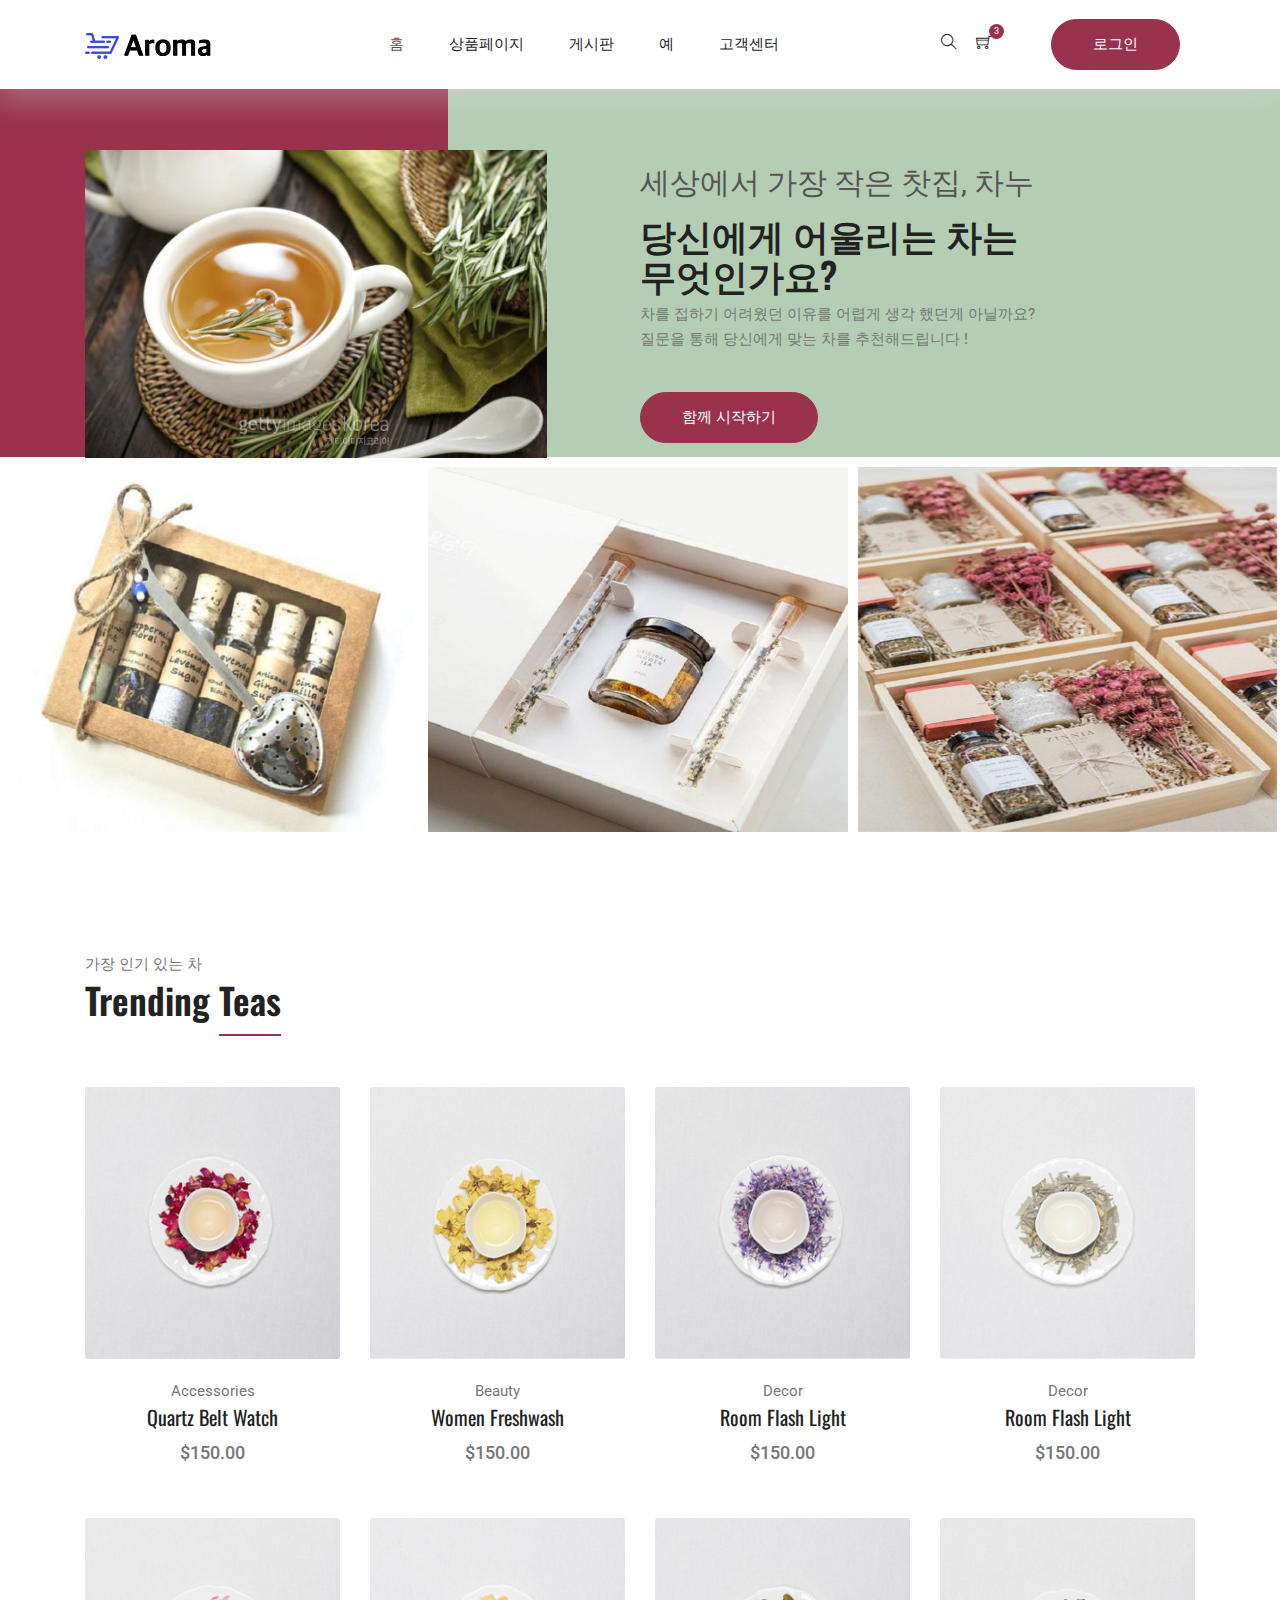
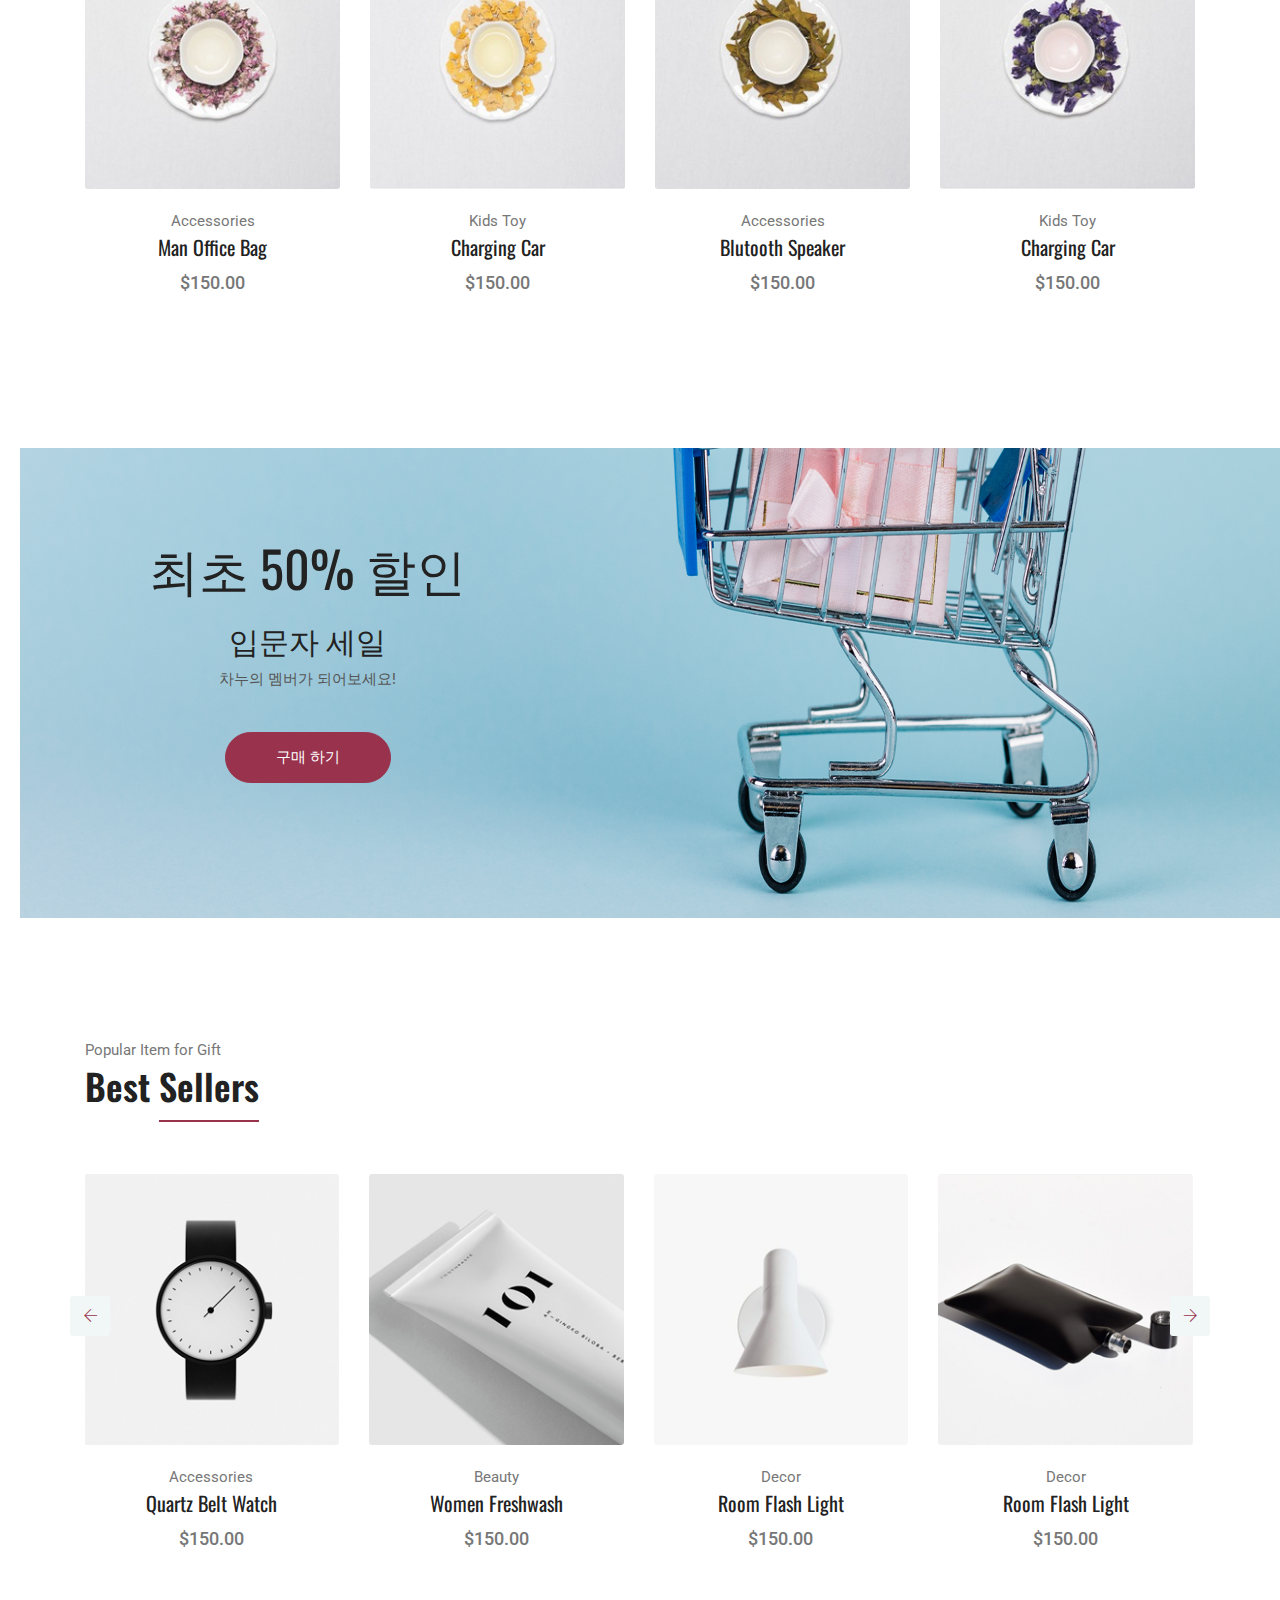
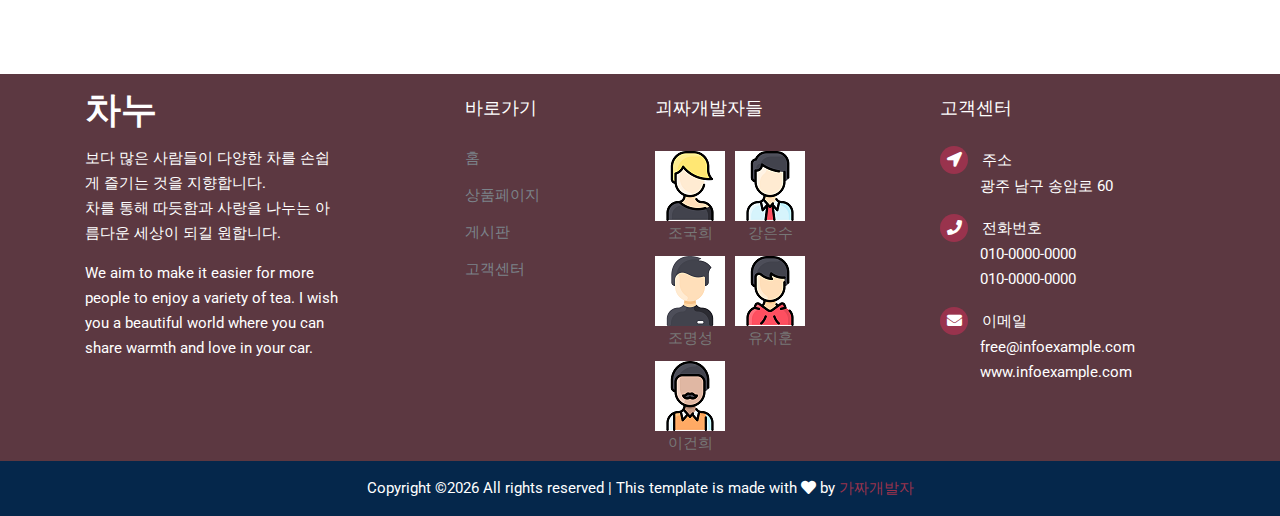
==== commit 85246371: "회원가입, 로그인, 상품목록, 상품상세, 장바구니, 주문배송, 결제하기 까지 완료" ====
--- a/newProject/WebContent/aroma-master/index.html
+++ b/newProject/WebContent/aroma-master/index.html
@@ -1,10 +1,10 @@
 <!DOCTYPE html>
 <html lang="en">
-<head>
+<head> 
   <meta charset="UTF-8">
   <meta name="viewport" content="width=device-width, initial-scale=1.0">
   <meta http-equiv="X-UA-Compatible" content="ie=edge">
-  <title>Aroma Shop - 홈</title>
+  <title>세상에서 가장 작은 찻집, 차누</title>
 	<link rel="icon" href="img/Fevicon.png" type="image/png">
   <link rel="stylesheet" href="vendors/bootstrap/bootstrap.min.css">
   <link rel="stylesheet" href="vendors/fontawesome/css/all.min.css">
@@ -14,6 +14,7 @@
   <link rel="stylesheet" href="vendors/owl-carousel/owl.carousel.min.css">
 
   <link rel="stylesheet" href="css/style.css">
+  
 </head>
 <body>
   <!--================ Start Header Menu Area =================-->
@@ -30,21 +31,21 @@
           </button>
           <div class="collapse navbar-collapse offset" id="navbarSupportedContent">
             <ul class="nav navbar-nav menu_nav ml-auto mr-auto">
-              <li class="nav-item active"><a class="nav-link" href="index.html">Home</a></li>
+              <li class="nav-item active"><a class="nav-link" href="index.html">홈</a></li>
               <li class="nav-item submenu dropdown">
                 <a href="#" class="nav-link dropdown-toggle" data-toggle="dropdown" role="button" aria-haspopup="true"
-                  aria-expanded="false">Shop</a>
+                  aria-expanded="false">상품페이지</a>
                 <ul class="dropdown-menu">
-                  <li class="nav-item"><a class="nav-link" href="category.html">Shop Category</a></li>
-                  <li class="nav-item"><a class="nav-link" href="single-product.html">Product Details</a></li>
-                  <li class="nav-item"><a class="nav-link" href="checkout.html">Product Checkout</a></li>
-                  <li class="nav-item"><a class="nav-link" href="confirmation.html">Confirmation</a></li>
-                  <li class="nav-item"><a class="nav-link" href="cart.html">Shopping Cart</a></li>
+                  <li class="nav-item"><a class="nav-link" href="category.html">상품목록</a></li>
+                  <li class="nav-item"><a class="nav-link" href="single-product.html">상품상세페이지</a></li>
+                  <li class="nav-item"><a class="nav-link" href="checkout.html">주문하기</a></li>
+                  <li class="nav-item"><a class="nav-link" href="confirmation.html">주문확인서</a></li>
+                  <li class="nav-item"><a class="nav-link" href="cart.html">장바구니</a></li>
                 </ul>
 							</li>
               <li class="nav-item submenu dropdown">
                 <a href="#" class="nav-link dropdown-toggle" data-toggle="dropdown" role="button" aria-haspopup="true"
-                  aria-expanded="false">Blog</a>
+                  aria-expanded="false">게시판</a>
                 <ul class="dropdown-menu">
                   <li class="nav-item"><a class="nav-link" href="blog.html">Blog</a></li>
                   <li class="nav-item"><a class="nav-link" href="single-blog.html">Blog Details</a></li>
@@ -52,20 +53,20 @@
 							</li>
 							<li class="nav-item submenu dropdown">
                 <a href="#" class="nav-link dropdown-toggle" data-toggle="dropdown" role="button" aria-haspopup="true"
-                  aria-expanded="false">Pages</a>
+                  aria-expanded="false">예</a>
                 <ul class="dropdown-menu">
                   <li class="nav-item"><a class="nav-link" href="login.html">Login</a></li>
                   <li class="nav-item"><a class="nav-link" href="register.html">Register</a></li>
                   <li class="nav-item"><a class="nav-link" href="tracking-order.html">Tracking</a></li>
                 </ul>
               </li>
-              <li class="nav-item"><a class="nav-link" href="contact.html">Contact</a></li>
+              <li class="nav-item"><a class="nav-link" href="contact.html">고객센터</a></li>
             </ul>
 
             <ul class="nav-shop">
               <li class="nav-item"><button><i class="ti-search"></i></button></li>
               <li class="nav-item"><button><i class="ti-shopping-cart"></i><span class="nav-shop__circle">3</span></button> </li>
-              <li class="nav-item"><a class="button button-header" href="#">Buy Now</a></li>
+              <li class="nav-item"><a class="button button-hero" href="login.html">로그인</a></li>
             </ul>
           </div>
         </div>
@@ -82,15 +83,15 @@
         <div class="row no-gutters align-items-center pt-60px">
           <div class="col-5 d-none d-sm-block">
             <div class="hero-banner__img">
-              <img class="img-fluid" src="img/home/hero-banner.png" alt="">
+              <img class="img-fluid" src="img/home/head_test.jpg" alt="">
             </div>
           </div>
           <div class="col-sm-7 col-lg-6 offset-lg-1 pl-4 pl-md-5 pl-lg-0">
             <div class="hero-banner__content">
-              <h4>Shop is fun</h4>
-              <h1>Browse Our Premium Product</h1>
-              <p>Us which over of signs divide dominion deep fill bring they're meat beho upon own earth without morning over third. Their male dry. They are great appear whose land fly grass.</p>
-              <a class="button button-hero" href="#">Browse Now</a>
+              <h4>세상에서 가장 작은 찻집, 차누</h4>
+              <h2>당신에게 어울리는 차는 <br>무엇인가요?</h2>
+              <p>차를 접하기 어려웠던 이유를 어렵게 생각 했던게 아닐까요? <br>질문을 통해 당신에게 맞는 차를 추천해드립니다 ! </p>
+              <a class="button button-hero" href="#">함께 시작하기 </a>
             </div>
           </div>
         </div>
@@ -102,21 +103,21 @@
     <section class="section-margin mt-0">
       <div class="owl-carousel owl-theme hero-carousel">
         <div class="hero-carousel__slide">
-          <img src="img/home/hero-slide1.png" alt="" class="img-fluid">
+          <img src="img/home/test1.jpg" alt="" class="img-fluid">
           <a href="#" class="hero-carousel__slideOverlay">
             <h3>Wireless Headphone</h3>
             <p>Accessories Item</p>
           </a>
         </div>
         <div class="hero-carousel__slide">
-          <img src="img/home/hero-slide2.png" alt="" class="img-fluid">
+          <img src="img/home/test2.jpg" alt="" class="img-fluid">
           <a href="#" class="hero-carousel__slideOverlay">
             <h3>Wireless Headphone</h3>
             <p>Accessories Item</p>
           </a>
         </div>
         <div class="hero-carousel__slide">
-          <img src="img/home/hero-slide3.png" alt="" class="img-fluid">
+          <img src="img/home/test3.jpg" alt="" class="img-fluid">
           <a href="#" class="hero-carousel__slideOverlay">
             <h3>Wireless Headphone</h3>
             <p>Accessories Item</p>
@@ -130,14 +131,14 @@
     <section class="section-margin calc-60px">
       <div class="container">
         <div class="section-intro pb-60px">
-          <p>Popular Item in the market</p>
-          <h2>Trending <span class="section-intro__style">Product</span></h2>
+          <p>가장 인기 있는 차 </p>
+          <h2>Trending <span class="section-intro__style">Teas</span></h2>
         </div>
         <div class="row">
           <div class="col-md-6 col-lg-4 col-xl-3">
             <div class="card text-center card-product">
               <div class="card-product__img">
-                <img class="card-img" src="img/product/product1.png" alt="">
+                <img class="card-img" src="img/product/trending1.jpg" alt="">
                 <ul class="card-product__imgOverlay">
                   <li><button><i class="ti-search"></i></button></li>
                   <li><button><i class="ti-shopping-cart"></i></button></li>
@@ -154,7 +155,7 @@
           <div class="col-md-6 col-lg-4 col-xl-3">
             <div class="card text-center card-product">
               <div class="card-product__img">
-                <img class="card-img" src="img/product/product2.png" alt="">
+                <img class="card-img" src="img/product/trending2.jpg" alt="">
                 <ul class="card-product__imgOverlay">
                   <li><button><i class="ti-search"></i></button></li>
                   <li><button><i class="ti-shopping-cart"></i></button></li>
@@ -171,7 +172,7 @@
           <div class="col-md-6 col-lg-4 col-xl-3">
             <div class="card text-center card-product">
               <div class="card-product__img">
-                <img class="card-img" src="img/product/product3.png" alt="">
+                <img class="card-img" src="img/product/trending3.jpg" alt="">
                 <ul class="card-product__imgOverlay">
                   <li><button><i class="ti-search"></i></button></li>
                   <li><button><i class="ti-shopping-cart"></i></button></li>
@@ -188,7 +189,7 @@
           <div class="col-md-6 col-lg-4 col-xl-3">
             <div class="card text-center card-product">
               <div class="card-product__img">
-                <img class="card-img" src="img/product/product4.png" alt="">
+                <img class="card-img" src="img/product/trending4.jpg" alt="">
                 <ul class="card-product__imgOverlay">
                   <li><button><i class="ti-search"></i></button></li>
                   <li><button><i class="ti-shopping-cart"></i></button></li>
@@ -205,7 +206,7 @@
           <div class="col-md-6 col-lg-4 col-xl-3">
             <div class="card text-center card-product">
               <div class="card-product__img">
-                <img class="card-img" src="img/product/product5.png" alt="">
+                <img class="card-img" src="img/product/trending5.jpg" alt="">
                 <ul class="card-product__imgOverlay">
                   <li><button><i class="ti-search"></i></button></li>
                   <li><button><i class="ti-shopping-cart"></i></button></li>
@@ -222,7 +223,7 @@
           <div class="col-md-6 col-lg-4 col-xl-3">
             <div class="card text-center card-product">
               <div class="card-product__img">
-                <img class="card-img" src="img/product/product6.png" alt="">
+                <img class="card-img" src="img/product/trending6.jpg" alt="">
                 <ul class="card-product__imgOverlay">
                   <li><button><i class="ti-search"></i></button></li>
                   <li><button><i class="ti-shopping-cart"></i></button></li>
@@ -239,7 +240,7 @@
           <div class="col-md-6 col-lg-4 col-xl-3">
             <div class="card text-center card-product">
               <div class="card-product__img">
-                <img class="card-img" src="img/product/product7.png" alt="">
+                <img class="card-img" src="img/product/trending7.jpg" alt="">
                 <ul class="card-product__imgOverlay">
                   <li><button><i class="ti-search"></i></button></li>
                   <li><button><i class="ti-shopping-cart"></i></button></li>
@@ -256,7 +257,7 @@
           <div class="col-md-6 col-lg-4 col-xl-3">
             <div class="card text-center card-product">
               <div class="card-product__img">
-                <img class="card-img" src="img/product/product8.png" alt="">
+                <img class="card-img" src="img/product/trending8.jpg" alt="">
                 <ul class="card-product__imgOverlay">
                   <li><button><i class="ti-search"></i></button></li>
                   <li><button><i class="ti-shopping-cart"></i></button></li>
@@ -282,10 +283,10 @@
         <div class="row">
           <div class="col-xl-5">
             <div class="offer__content text-center">
-              <h3>Up To 50% Off</h3>
-              <h4>Winter Sale</h4>
-              <p>Him she'd let them sixth saw light</p>
-              <a class="button button--active mt-3 mt-xl-4" href="#">Shop Now</a>
+              <h3>최초 50% 할인</h3>
+              <h4>입문자 세일</h4>
+              <p>차누의 멤버가 되어보세요!</p>
+              <a class="button button--active mt-3 mt-xl-4" href="login.html">구매 하기</a>
             </div>
           </div>
         </div>
@@ -297,7 +298,7 @@
     <section class="section-margin calc-60px">
       <div class="container">
         <div class="section-intro pb-60px">
-          <p>Popular Item in the market</p>
+          <p>Popular Item for Gift</p>
           <h2>Best <span class="section-intro__style">Sellers</span></h2>
         </div>
         <div class="owl-carousel owl-theme" id="bestSellerCarousel">
@@ -433,7 +434,9 @@
     </section>
     <!-- ================ Best Selling item  carousel end ================= --> 
 
-    <!-- ================ Blog section start ================= -->  
+<!-- 뉴스 페이지 주석 처리함 -->
+
+<!--     ================ Blog section start =================  
     <section class="blog">
       <div class="container">
         <div class="section-intro pb-60px">
@@ -495,9 +498,11 @@
         </div>
       </div>
     </section>
-    <!-- ================ Blog section end ================= -->  
-
-    <!-- ================ Subscribe section start ================= --> 
+    ================ Blog section end =================   -->
+
+<!--  Subscribe 부문 주석처리로 변환 -->
+
+<!--     ================ Subscribe section start ================= 
     <section class="subscribe-position">
       <div class="container">
         <div class="subscribe text-center">
@@ -520,7 +525,7 @@
         </div>
       </div>
     </section>
-    <!-- ================ Subscribe section end ================= --> 
+    ================ Subscribe section end =================  -->
 
     
 
@@ -534,64 +539,62 @@
 				<div class="row section_gap">
 					<div class="col-lg-3 col-md-6 col-sm-6">
 						<div class="single-footer-widget tp_widgets">
-							<h4 class="footer_title large_title">Our Mission</h4>
+							<h4 class="footer_title large_title">차누 </h4>
 							<p>
-								So seed seed green that winged cattle in. Gathering thing made fly you're no 
-								divided deep moved us lan Gathering thing us land years living.
+								보다 많은 사람들이 다양한 차를 손쉽게 즐기는 것을 지향합니다. <br> 차를 통해 따듯함과 사랑을 나누는 아름다운 세상이 되길 원합니다.
 							</p>
 							<p>
-								So seed seed green that winged cattle in. Gathering thing made fly you're no divided deep moved 
+								We aim to make it easier for more people to enjoy a variety of tea. I wish you a beautiful world where you can share warmth and love in your car.
 							</p>
 						</div>
 					</div>
 					<div class="offset-lg-1 col-lg-2 col-md-6 col-sm-6">
 						<div class="single-footer-widget tp_widgets">
-							<h4 class="footer_title">Quick Links</h4>
+							<h4 class="footer_title">바로가기</h4>
 							<ul class="list">
-								<li><a href="#">Home</a></li>
-								<li><a href="#">Shop</a></li>
-								<li><a href="#">Blog</a></li>
-								<li><a href="#">Product</a></li>
-								<li><a href="#">Brand</a></li>
-								<li><a href="#">Contact</a></li>
+								<li><a href="#">홈</a></li>
+								<li><a href="#">상품페이지</a></li>
+								<!-- <li><a href="#">Blog</a></li> -->
+								<li><a href="#">게시판</a></li>
+								<!-- <li><a href="#">Brand</a></li> -->
+								<li><a href="#">고객센터</a></li>
 							</ul>
 						</div>
 					</div>
 					<div class="col-lg-2 col-md-6 col-sm-6">
 						<div class="single-footer-widget instafeed">
-							<h4 class="footer_title">Gallery</h4>
+							<h4 class="footer_title">괴짜개발자들</h4>
 							<ul class="list instafeed d-flex flex-wrap">
-								<li><img src="img/gallery/r1.jpg" alt=""></li>
-								<li><img src="img/gallery/r2.jpg" alt=""></li>
-								<li><img src="img/gallery/r3.jpg" alt=""></li>
-								<li><img src="img/gallery/r5.jpg" alt=""></li>
-								<li><img src="img/gallery/r7.jpg" alt=""></li>
-								<li><img src="img/gallery/r8.jpg" alt=""></li>
+								<li><img src="img/footer1.png" alt=""><p align = "center"> 조국희</p></li>
+								<li><img src="img/footer2.png" alt=""><p align = "center"> 강은수</p></li>
+								<li><img src="img/footer3.png" alt=""><p align = "center"> 조명성</p></li>
+								<li><img src="img/footer4.png" alt=""><p align = "center"> 유지훈</p></li>
+								<li><img src="img/footer5.png" alt=""><p align = "center"> 이건희</p></li>
 							</ul>
 						</div>
 					</div>
 					<div class="offset-lg-1 col-lg-3 col-md-6 col-sm-6">
 						<div class="single-footer-widget tp_widgets">
-							<h4 class="footer_title">Contact Us</h4>
+							<h4 class="footer_title">고객센터</h4>
 							<div class="ml-40">
 								<p class="sm-head">
 									<span class="fa fa-location-arrow"></span>
-									Head Office
+									주소
 								</p>
-								<p>123, Main Street, Your City</p>
+								<p>광주 남구 송암로 60 </p>
 	
 								<p class="sm-head">
 									<span class="fa fa-phone"></span>
-									Phone Number
+									전화번호
 								</p>
 								<p>
-									+123 456 7890 <br>
-									+123 456 7890
+									010-0000-0000 <br>
+									010-0000-0000 
 								</p>
 	
 								<p class="sm-head">
 									<span class="fa fa-envelope"></span>
-									Email
+									이메일
 								</p>
 								<p>
 									free@infoexample.com <br>
@@ -609,7 +612,7 @@
 				<div class="row d-flex">
 					<p class="col-lg-12 footer-text text-center">
 						<!-- Link back to Colorlib can't be removed. Template is licensed under CC BY 3.0. -->
-Copyright &copy;<script>document.write(new Date().getFullYear());</script> All rights reserved | This template is made with <i class="fa fa-heart" aria-hidden="true"></i> by <a href="https://colorlib.com" target="_blank">Colorlib</a>
+Copyright &copy;<script>document.write(new Date().getFullYear());</script> All rights reserved | This template is made with <i class="fa fa-heart" aria-hidden="true"></i> by <a href="https://colorlib.com" target="_blank">가짜개발자</a>
 <!-- Link back to Colorlib can't be removed. Template is licensed under CC BY 3.0. --></p>
 				</div>
 			</div>
--- a/newProject/WebContent/aroma-master/css/style.css
+++ b/newProject/WebContent/aroma-master/css/style.css
@@ -1 +1,5009 @@
-@import url("https://fonts.googleapis.com/css?family=Oswald:400,500,600");@import url("https://fonts.googleapis.com/css?family=Roboto:400,500");body{color:#777;font-family:"Roboto",sans-serif;font-size:15px;font-weight:400;line-height:1.667}ul{list-style-type:none;margin:0;padding:0}a:hover{text-decoration:none}button{cursor:pointer}button:focus{outline:0;box-shadow:none}h1,h2,h3,h4,h5,h6{font-family:"Oswald",sans-serif;color:#222;line-height:1.1}h1,.h1{font-size:50px;font-weight:700}h2,.h2{font-size:36px;font-weight:600}h3,.h3{font-size:26px;font-weight:600}@media (min-width: 600px){h3,.h3{font-size:36px}}h4,.h4{font-size:20px;font-weight:400;line-height:1.3}a{display:inline-block}.fixed{background:#fff;position:fixed !important;top:0;left:0;width:100% !important}.owl-carousel .owl-stage{display:flex}.section-margin{margin:45px 0}@media (min-width: 980px){.section-margin{margin:70px 0}}@media (min-width: 1100px){.section-margin{margin:120px 0}.section-margin.calc-60px{margin:120px 0 70px 0}}.section-margin--small{margin:35px 0}@media (min-width: 1000px){.section-margin--small{margin:98px 0}}.section-padding{padding:60px 0}@media (min-width: 1000px){.section-padding{padding:130px 0}}.pb-60px{padding-bottom:60px}.pt-60px{padding-top:60px}.ml-40{margin-left:40px}.header_area{position:relative;width:100%;z-index:9999;transition:background 0.4s, all 0.3s linear;box-shadow:0px 10px 27px 3px rgba(221,221,221,0.3)}.header_area .navbar{background:transparent;padding:0px;border:0px;border-radius:0px}.header_area .navbar .nav .nav-item{margin-right:45px}.header_area .navbar .nav .nav-item .nav-link{text-transform:capitalize;color:#222;display:inline-block}@media (min-width: 991px){.header_area .navbar .nav .nav-item .nav-link{padding:32px 0px}}.header_area .navbar .nav .nav-item .nav-link:after{display:none}.header_area .navbar .nav .nav-item:hover .nav-link,.header_area .navbar .nav .nav-item.active .nav-link{color:#384aeb}.header_area .navbar .nav .nav-item.submenu{position:relative}.header_area .navbar .nav .nav-item.submenu ul{border:none;padding:0px;border-radius:0px;box-shadow:none;margin:0px;background:#fff}@media (min-width: 992px){.header_area .navbar .nav .nav-item.submenu ul{position:absolute;top:120%;left:0px;min-width:200px;text-align:left;opacity:0;transition:all 300ms ease-in;visibility:hidden;display:block;border:none;padding:0px;border-radius:0px}}.header_area .navbar .nav .nav-item.submenu ul:before{content:"";width:0;height:0;border-style:solid;border-width:10px 10px 0 10px;border-color:#eeeeee transparent transparent transparent;position:absolute;right:24px;top:45px;z-index:3;opacity:0;transition:all 400ms linear}.header_area .navbar .nav .nav-item.submenu ul .nav-item{display:block;float:none;margin-right:0px;border-bottom:1px solid #ededed;margin-left:0px;transition:all 0.4s linear}.header_area .navbar .nav .nav-item.submenu ul .nav-item .nav-link{line-height:45px;color:#222;padding:0px 30px;transition:all 150ms linear;display:block;margin-right:0px}.header_area .navbar .nav .nav-item.submenu ul .nav-item:last-child{border-bottom:none}.header_area .navbar .nav .nav-item.submenu ul .nav-item:hover .nav-link{background:#384aeb;color:#fff}@media (min-width: 992px){.header_area .navbar .nav .nav-item.submenu:hover ul{visibility:visible;opacity:1;top:100%}}.header_area .navbar .nav .nav-item.submenu:hover ul .nav-item{margin-top:0px}.header_area .navbar .nav .nav-item:last-child{margin-right:0px}.header_area .navbar .search{font-size:12px;line-height:60px;display:inline-block;color:#222}.header_area .navbar .search i{font-weight:600}.header_area.navbar_fixed .main_menu{position:fixed;width:100%;top:-70px;left:0;right:0;background:#ffffff;-webkit-transform:translateY(70px);-moz-transform:translateY(70px);-ms-transform:translateY(70px);-o-transform:translateY(70px);transform:translateY(70px);-webkit-transition:all 0.3s ease 0s;-moz-transition:all 0.3s ease 0s;-o-transition:all 0.3s ease 0s;transition:all 0.3s ease 0s;box-shadow:0px 3px 16px 0px rgba(0,0,0,0.1)}.header_area.navbar_fixed .main_menu .navbar .nav .nav-item .nav-link{line-height:70px}#search_input_box{text-align:center;padding:5px 20px}#search_input_box .form-control{padding-left:0;background:transparent;border:0;color:#ffffff;font-weight:600;font-size:18px}#search_input_box .form-control:focus{box-shadow:none;outline:none}#search_input_box input.placeholder{color:#ffffff;font-size:16px}#search_input_box input:-moz-placeholder{color:#ffffff;font-size:16px}#search_input_box input::-moz-placeholder{color:#ffffff;font-size:16px}#search_input_box input::-webkit-input-placeholder{color:#ffffff;font-size:16px}#search_input_box .btn{width:0;height:0;padding:0;border:0}#search_input_box .lnr-cross{color:#fff;font-weight:600;cursor:pointer;padding:10px 0}.header-top{background:#000000}@media (max-width: 991px){.header-top{display:none}}.header-top a{color:#fff}.header-top ul li{display:inline-block;margin-left:15px}.header-top .header-top-left a{margin-right:60px;font-weight:600}.header-top .header-top-left a .text{margin-top:-2px}.header-top .header-top-left a .text span{font-size:14px;color:#ffffff}.header-top .header-top-left a .lnr{color:#ffffff;margin-right:8px}@media (max-width: 767px){.header-top .header-top-left .text{display:none}}.header-top .header-top-right{text-align:right}.header-top .header-top-right a{padding:0 20px;height:40px;display:inline-block;line-height:40px;font-size:14px;font-weight:600;font-family:"Oswald",sans-serif;background:transparent;-webkit-transition:all 0.3s ease 0s;-moz-transition:all 0.3s ease 0s;-o-transition:all 0.3s ease 0s;transition:all 0.3s ease 0s}.nav-shop li{display:inline-block;margin-right:15px}.nav-shop li i,.nav-shop li span{font-size:16px;color:#222}.nav-shop li button{padding:0;border:0;background:transparent;position:relative}.nav-shop li button .nav-shop__circle{font-size:9px;display:inline-block;background:#384aeb;color:#fff;padding:0px 5px;border-radius:50%;position:absolute;top:-8px;right:-12px}.nav-shop li:last-child{margin-left:40px}@media (max-width: 1619px){.header_area .navbar .search{margin-left:40px}}@media (max-width: 1199px){.header_area .navbar .nav .nav-item{margin-right:28px}.home_banner_area .banner_inner{padding:100px 0px}.header_area .navbar .tickets_btn{margin-left:40px}}@media (max-width: 991px){.navbar-toggler{border:none;border-radius:0px;padding:0px;cursor:pointer;margin-top:27px;margin-bottom:23px}.header_area .navbar{background:#ffffff}.navbar-toggler[aria-expanded="false"] span:nth-child(2){opacity:1}.navbar-toggler[aria-expanded="true"] span:nth-child(2){opacity:0}.navbar-toggler[aria-expanded="true"] span:first-child{transform:rotate(-45deg);position:relative;top:7.5px}.navbar-toggler[aria-expanded="true"] span:last-child{transform:rotate(45deg);bottom:6px;position:relative}.navbar-toggler span{display:block;width:25px;height:3px;background:#384aeb;margin:auto;margin-bottom:4px;transition:all 400ms linear;cursor:pointer}.navbar .container{padding-left:15px;padding-right:15px}.nav{padding:0px 0px}.header_area+section,.header_area+row,.header_area+div{margin-top:117px}.header_top .nav{padding:0px}.header_area .navbar .nav .nav-item .nav-link{line-height:30px;margin-right:0px;display:block;border-bottom:1px solid #ededed33;border-radius:0px}.header_area .navbar .nav-shop{padding-bottom:40px}.header_area .navbar .search{margin-left:0px}.header_area .navbar-collapse{max-height:340px;overflow-y:scroll}.header_area .navbar .nav .nav-item.submenu ul .nav-item .nav-link{padding:0px 15px}.header_area .navbar .nav .nav-item{margin-right:0px}.header_area+section,.header_area+row,.header_area+div{margin-top:0px;padding-top:71px}.header_area.navbar_fixed .main_menu .navbar .nav .nav-item .nav-link{line-height:40px}.categories_post img{width:100%}.categories_post{max-width:360px;margin:0 auto}.blog_categorie_area .col-lg-4{margin-top:30px}.blog_area{padding-bottom:80px}.single-post-area .blog_right_sidebar{margin-top:30px}.contact_info{margin-bottom:50px}.home_banner_area .donation_inner{margin-bottom:-30px}.home_banner_area .dontation_item{max-width:350px;margin:auto}.footer-area .col-sm-6{margin-bottom:30px}.header_area .navbar .tickets_btn{margin-left:0px}.home_banner_area{min-height:700px}}@media (max-width: 767px){.home_banner_area{min-height:500px}.home_banner_area .banner_inner{min-height:500px}.home_banner_area .banner_inner .banner_content{margin-top:0px}.blog_banner .banner_inner .blog_b_text h2{font-size:40px;line-height:50px}.blog_info.text-right{text-align:left !important;margin-bottom:10px}.home_banner_area .banner_inner .banner_content h3{font-size:30px}.home_banner_area .banner_inner .banner_content p br{display:none}.home_banner_area .banner_inner .banner_content h3 span{line-height:45px;padding-bottom:0px;padding-top:0px}.footer-bottom{text-align:center}.footer-bottom .footer-social{text-align:center;margin-top:15px}}@media (max-width: 575px){.top_menu{display:none}.header_area+section,.header_area+row,.header_area+div{margin-top:0px;padding-top:71px}.home_banner_area .banner_inner .banner_content h2{font-size:40px;line-height:44px}.home_banner_area{min-height:500px}.home_banner_area .banner_inner{min-height:500px}.blog_banner .banner_inner .blog_b_text{margin-top:0px}.home_banner_area .banner_inner .banner_content img{display:none}.home_banner_area .banner_inner .banner_content h5{margin-top:0px}.sample-text-area{padding:70px 0 70px 0}.generic-blockquote{padding:30px 15px 30px 30px}.blog_details h2{font-size:20px;line-height:30px}.blog_banner .banner_inner .blog_b_text h2{font-size:28px;line-height:38px}.footer-area{padding:70px 0px}.single-footer-widget .sub-btn{right:0px}}@media (max-width: 480px){.header_area .navbar-collapse{max-height:250px}.home_banner_area .banner_inner .banner_content{margin-top:0px}.home_banner_area .banner_inner .banner_content h3{font-size:24px}.banner_area .banner_inner .banner_content h2{font-size:32px}.comments-area .thumb{margin-right:10px}}.section-intro p{margin-bottom:3px}.section-intro__style{border-bottom:2px solid #384aeb;padding-bottom:8px}.hero-banner{background:#F1F6F7;position:relative;margin-bottom:10px}@media (min-width: 991px){.hero-banner{z-index:111}}.hero-banner::before{content:"";display:block;width:5%;height:100%;background:#384aeb;position:absolute;top:0;left:0}@media (min-width: 575px){.hero-banner::before{width:20%}}@media (min-width: 991px){.hero-banner::before{width:35%}}.hero-banner__img{position:relative;top:1px}@media (max-width: 575px){.hero-banner__content{padding-bottom:50px}}@media (min-width: 1000px){.hero-banner__content{max-width:495px}}.hero-banner__content h4{font-size:30px;font-family:"Roboto",sans-serif;color:#555555;margin-bottom:12px}.hero-banner__content h1{font-family:"Roboto",sans-serif;font-size:25px;text-transform:uppercase;font-weight:700;margin-bottom:10px}@media (min-width: 767px){.hero-banner__content h1{font-size:30px;margin-bottom:25px}}@media (min-width: 991px){.hero-banner__content h1{font-size:50px}}.hero-banner__content p{margin-bottom:10px}@media (min-width: 767px){.hero-banner__content p{margin-bottom:40px}}.hero-carousel__slide{position:relative}.hero-carousel__slide::after{content:"";display:block;position:absolute;bottom:0;left:0;width:100%;height:100%;background:rgba(255,255,255,0.8);transform:translateY(50px);opacity:0;transition:all .4s ease}.hero-carousel__slideOverlay{position:absolute;bottom:50px;background:#384aeb;padding:23px 90px 23px 25px;transform:translateY(50px);opacity:0;z-index:-1;transition:all .4s ease-in-out}.hero-carousel__slideOverlay h3{font-size:20px;font-weight:400;color:#fff}.hero-carousel__slideOverlay p{color:#fff;margin:0}.hero-carousel__slide:hover::after{transform:translateY(0);opacity:1}.hero-carousel__slide:hover .hero-carousel__slideOverlay{transform:translateY(0);opacity:1;z-index:2}.card-product{border:0;margin-bottom:30px}.card-product p{margin-bottom:0}.card-product__img{position:relative}.card-product__imgOverlay{background:rgba(255,255,255,0.5);position:absolute;bottom:0;left:0;width:100%;padding:30px 5px;transform:translateY(30px);opacity:0;z-index:-1;transition:all .48s ease}.card-product__imgOverlay li{display:inline-block}.card-product__imgOverlay li button{border:0;border-radius:0;padding:7px 12px;background:#8894ff}.card-product__imgOverlay li button i,.card-product__imgOverlay li button span{font-size:15px;color:#fff;vertical-align:middle}.card-product__imgOverlay li button:hover{background:#384aeb}.card-product__imgOverlay li:not(:last-child){margin-right:5px}.card-product__title a{color:#222}.card-product__price{font-size:18px;font-weight:500}.card-product:hover .card-product__imgOverlay{opacity:1;z-index:1;transform:translateY(0)}.card-product:hover .card-product__title a{color:#384aeb}.offer{background:url("../img/home/parallax-bg.png") right center no-repeat;background-size:cover}@media (min-width: 1200px){.offer{background-size:100% 100%}}.offer__content{padding:100px 0 110px 0}@media (min-width: 1000px){.offer__content{padding:122px 0 135px 0}}.offer__content h3{font-size:35px;font-weight:400;margin-bottom:20px}@media (min-width: 650px){.offer__content h3{font-size:50px;margin-bottom:25px}}.offer__content h4{font-size:30px}.offer__content p{color:#555555}#bestSellerCarousel .owl-prev,#bestSellerCarousel .owl-next{width:40px;height:40px;background:#f1f6f7}#bestSellerCarousel .owl-prev i,#bestSellerCarousel .owl-prev span,#bestSellerCarousel .owl-next i,#bestSellerCarousel .owl-next span{font-size:15px;color:#384aeb;line-height:40px}#bestSellerCarousel .owl-prev:hover,#bestSellerCarousel .owl-next:hover{background:#384aeb}#bestSellerCarousel .owl-prev:hover i,#bestSellerCarousel .owl-prev:hover span,#bestSellerCarousel .owl-next:hover i,#bestSellerCarousel .owl-next:hover span{color:#fff}#bestSellerCarousel .owl-prev{position:absolute;top:30%;transform:translateY(-30%);left:-20px}@media (min-width: 1340px){#bestSellerCarousel .owl-prev{left:-105px}}#bestSellerCarousel .owl-next{position:absolute;top:30%;transform:translateY(-30%);right:-20px}@media (min-width: 1340px){#bestSellerCarousel .owl-next{right:-105px}}.card-blog{border:0}.card-blog .card-body{padding:25px 25px 25px 0}.card-blog__info{margin-bottom:12px}.card-blog__info li{display:inline-block;font-size:14px;color:#999999}.card-blog__info li a{color:#999999}.card-blog__info li i,.card-blog__info li span{margin-right:5px;vertical-align:middle}.card-blog__info li:not(:last-child){margin-right:20px}.card-blog__title{font-size:20px;margin-bottom:20px}.card-blog__title a{color:#222}.card-blog__link{font-weight:500;color:#222}.card-blog__link i,.card-blog__link span{font-size:13px;padding-left:3px;display:inline-block;transition:all .5s ease}.card-blog:hover .card-blog__title a{color:#384aeb}.card-blog:hover .card-blog__link{color:#384aeb}.card-blog:hover .card-blog__link i,.card-blog:hover .card-blog__link span{padding-left:10px}.subscribe{padding:45px 10px;background:#fff;border-radius:5px;box-shadow:0px -5px 20px 0px rgba(56,74,235,0.1)}@media (min-width: 1000px){.subscribe{padding:85px 10px}}.subscribe__title{font-size:28px;font-weight:500;text-transform:uppercase;margin-bottom:16px}@media (min-width: 1000px){.subscribe__title{font-size:36px}}.subscribe-form .form-group{margin-bottom:0;position:relative}.subscribe-form .form-group .info{position:absolute;top:50px;left:10px;color:#384aeb}.subscribe-form .form-control{border-radius:30px;height:50px;border-color:#EEEEEE;padding-left:20px;font-size:14px}@media (min-width: 800px){.subscribe-form .form-control{min-width:380px}}.subscribe-form .form-control::placeholder{color:#999999}.subscribe-form .form-control:focus{outline:0;box-shadow:none}.subscribe-form button{margin-left:15px}.subscribe-position{margin-bottom:20px}@media (min-width: 1000px){.subscribe-position{position:relative;top:100px;margin-bottom:0}}.button{display:inline-block;border:1px solid #384aeb;border-radius:30px;color:#222;font-weight:500;padding:12px 50px;background:#384aeb;color:#fff;transition:all .4s ease}@media (max-width: 767px){.button{padding:8px 25px !important}}.button-subscribe{font-size:14px;padding:10px 20px}@media (min-width: 800px){.button-subscribe{padding:12px 35px;font-size:15px}}.button-blog{padding:5px 31px;font-size:14px;background:#f9f9ff;border-color:#EEEEEE;border-radius:0;color:#222}.button-blog:hover{background:#384aeb !important;color:#fff !important}.button-postComment{border-radius:4px;font-size:14px;margin-top:5px}.button-contact{border-radius:0;padding:12px 26px}.button-tracking{font-size:14px;padding:8px 42px}.button-login{font-size:15px;padding:7px 44px}.button-coupon{font-size:15px;padding:6px 45px}.button-paypal{width:100%;padding:8px 30px}.button-account{padding:7px 42px;background:transparent;border-color:#fff}.button-account:hover{border-color:#fff !important}.button-header{padding:10px 45px;background:transparent;color:#222;border-color:#EEEEEE}.button-hero{padding:12px 41px}.button--active{background:#384aeb;color:#fff}.button-contactForm{border:1px solid #384aeb !important;border-radius:0;padding:11px 26px}.button-review{padding:12px 40px;border-radius:30px}.button:hover{border-color:#384aeb;background:transparent;color:#222}.button-register{font-size:14px;border:0;border-radius:0;padding:9px 15px;text-transform:uppercase;background:#c5322d}.button-register:hover{background:#c5322d;opacity:.7;color:#fff}.blog-banner{position:relative}.blog-banner h4,.blog-banner h1,.blog-banner a{text-transform:capitalize;color:#fff}.blog-banner h4{font-size:18px;margin-bottom:15px}.blog-banner h1{font-size:30px;margin-bottom:10px;color:#222}@media (min-width: 992px){.blog-banner h1{font-size:36px}}.blog-banner-area{height:280px;position:relative;z-index:1}@media (min-width: 1000px){.blog-banner-area{height:410px}}.blog-banner-area .blog-banner{position:absolute;top:50%;left:50%;width:100%;transform:translate(-50%, -50%)}.blog-banner-area::after{content:"";display:block;position:absolute;top:0;left:0;width:100%;height:100%;background:#f1f6f7;z-index:-1}.blog-banner-btn{border:2px solid #384aeb;padding:10px 45px}.blog-banner-btn:hover{background:#384aeb;color:#fff}.banner-breadcrumb{display:inline-block}.banner-breadcrumb .breadcrumb{background:transparent;padding:0}.banner-breadcrumb .breadcrumb-item{padding:.1rem}.banner-breadcrumb .breadcrumb-item a{text-transform:capitalize;color:#777777}.banner-breadcrumb .breadcrumb-item+.breadcrumb-item::before{color:#777777;padding-right:.1rem;content:"-"}.banner-breadcrumb .breadcrumb-item.active{color:#777777}.l_blog_item .l_blog_text .date{margin-top:24px;margin-bottom:15px}.l_blog_item .l_blog_text .date a{font-size:12px}.l_blog_item .l_blog_text h4{font-size:18px;color:#222;border-bottom:1px solid #eeeeee;margin-bottom:0px;padding-bottom:20px;-webkit-transition:all 0.3s ease 0s;-moz-transition:all 0.3s ease 0s;-o-transition:all 0.3s ease 0s;transition:all 0.3s ease 0s}.l_blog_item .l_blog_text h4:hover{color:#384aeb}.l_blog_item .l_blog_text p{margin-bottom:0px;padding-top:20px}.causes_slider .owl-dots{text-align:center;margin-top:80px}.causes_slider .owl-dots .owl-dot{height:14px;width:14px;background:#eeeeee;display:inline-block;margin-right:7px}.causes_slider .owl-dots .owl-dot:last-child{margin-right:0px}.causes_slider .owl-dots .owl-dot.active{background:#384aeb}.causes_item{background:#fff}.causes_item .causes_img{position:relative}.causes_item .causes_img .c_parcent{position:absolute;bottom:0px;width:100%;left:0px;height:3px;background:rgba(255,255,255,0.5)}.causes_item .causes_img .c_parcent span{width:70%;height:3px;background:#384aeb;position:absolute;left:0px;bottom:0px}.causes_item .causes_img .c_parcent span:before{content:"75%";position:absolute;right:-10px;bottom:0px;background:#384aeb;color:#fff;padding:0px 5px}.causes_item .causes_text{padding:30px 35px 40px 30px}.causes_item .causes_text h4{color:#222;font-size:18px;font-weight:600;margin-bottom:15px;cursor:pointer}.causes_item .causes_text h4:hover{color:#384aeb}.causes_item .causes_text p{font-size:14px;line-height:24px;font-weight:300;margin-bottom:0px}.causes_item .causes_bottom a{width:50%;border:1px solid #384aeb;text-align:center;float:left;line-height:50px;background:#384aeb;color:#fff;font-size:14px;font-weight:500}.causes_item .causes_bottom a+a{border-color:#eeeeee;background:#fff;font-size:14px;color:#222}.latest_blog_area{background:#f9f9ff}.single-recent-blog-post{margin-bottom:30px}.single-recent-blog-post .thumb{overflow:hidden}.single-recent-blog-post .thumb img{transition:all 0.7s linear}.single-recent-blog-post .details{padding-top:30px}.single-recent-blog-post .details .sec_h4{line-height:24px;padding:10px 0px 13px;transition:all 0.3s linear}.single-recent-blog-post .date{font-size:14px;line-height:24px;font-weight:400}.single-recent-blog-post:hover img{transform:scale(1.23) rotate(10deg)}.tags .tag_btn{font-size:12px;font-weight:500;line-height:20px;border:1px solid #eeeeee;display:inline-block;padding:1px 18px;text-align:center;color:#222}.tags .tag_btn:before{background:#384aeb}.tags .tag_btn+.tag_btn{margin-left:2px}.blog_categorie_area{padding-top:30px;padding-bottom:30px}@media (min-width: 900px){.blog_categorie_area{padding-top:80px;padding-bottom:80px}}@media (min-width: 1100px){.blog_categorie_area{padding-top:120px;padding-bottom:120px}}.categories_post{position:relative;text-align:center;cursor:pointer}.categories_post img{max-width:100%}.categories_post .categories_details{position:absolute;top:20px;left:20px;right:20px;bottom:20px;background:rgba(34,34,34,0.75);color:#fff;transition:all 0.3s linear;display:flex;align-items:center;justify-content:center}.categories_post .categories_details h5{margin-bottom:0px;font-size:18px;line-height:26px;text-transform:uppercase;color:#fff;position:relative}.categories_post .categories_details p{font-weight:300;font-size:14px;line-height:26px;margin-bottom:0px}.categories_post .categories_details .border_line{margin:10px 0px;background:#fff;width:100%;height:1px}.categories_post:hover .categories_details{background:rgba(56,74,235,0.85)}.blog_item{margin-bottom:40px}.blog_info{padding-top:30px}.blog_info .post_tag{padding-bottom:20px}.blog_info .post_tag a{color:#222;font-size:14px}.blog_info .post_tag a.active{color:#384aeb}.blog_info .blog_meta li a{color:#777777;vertical-align:middle;padding-bottom:10px;display:inline-block;font-size:14px}.blog_info .blog_meta li a i{color:#222;font-size:16px;font-weight:600;padding-left:15px;line-height:20px;vertical-align:middle}.blog_info .blog_meta li a:hover{color:#384aeb}.blog_post img{max-width:100%}.blog_details{padding-top:20px}.blog_details h2{font-size:24px;line-height:36px;color:#222;font-weight:600;transition:all 0.3s linear}.blog_details h2:hover{color:#384aeb}.blog_details p{margin-bottom:26px}.view_btn{font-size:14px;line-height:36px;display:inline-block;color:#222;font-weight:500;padding:0px 30px;background:#fff}.blog_right_sidebar{border:1px solid #eeeeee;background:#fafaff;padding:30px}.blog_right_sidebar .widget_title{font-size:18px;line-height:25px;background:#384aeb;text-align:center;color:#fff;padding:8px 0px;margin-bottom:30px}.blog_right_sidebar .search_widget .input-group .form-control{font-size:14px;line-height:29px;border:0px;width:100%;font-weight:300;color:#fff;padding-left:20px;border-radius:45px;z-index:0;background:#384aeb}.blog_right_sidebar .search_widget .input-group .form-control.placeholder{color:#fff}.blog_right_sidebar .search_widget .input-group .form-control:-moz-placeholder{color:#fff}.blog_right_sidebar .search_widget .input-group .form-control::-moz-placeholder{color:#fff}.blog_right_sidebar .search_widget .input-group .form-control::-webkit-input-placeholder{color:#fff}.blog_right_sidebar .search_widget .input-group .form-control:focus{box-shadow:none}.blog_right_sidebar .search_widget .input-group .btn-default{position:absolute;right:20px;background:transparent;border:0px;box-shadow:none;font-size:14px;color:#fff;padding:0px;top:50%;transform:translateY(-50%);z-index:1}.blog_right_sidebar .author_widget{text-align:center}.blog_right_sidebar .author_widget h4{font-size:18px;line-height:20px;color:#222;margin-bottom:5px;margin-top:30px}.blog_right_sidebar .author_widget p{margin-bottom:0px}.blog_right_sidebar .author_widget .social_icon{padding:7px 0px 15px}.blog_right_sidebar .author_widget .social_icon a{font-size:14px;color:#222;transition:all 0.2s linear}.blog_right_sidebar .author_widget .social_icon a+a{margin-left:20px}.blog_right_sidebar .author_widget .social_icon a:hover{color:#384aeb}.blog_right_sidebar .popular_post_widget .post_item .media-body{justify-content:center;align-self:center;padding-left:20px}.blog_right_sidebar .popular_post_widget .post_item .media-body h3{font-size:14px;line-height:20px;color:#222;margin-bottom:4px;transition:all 0.3s linear}.blog_right_sidebar .popular_post_widget .post_item .media-body h3:hover{color:#384aeb}.blog_right_sidebar .popular_post_widget .post_item .media-body p{font-size:12px;line-height:21px;margin-bottom:0px}.blog_right_sidebar .popular_post_widget .post_item+.post_item{margin-top:20px}.blog_right_sidebar .post_category_widget .cat-list li{border-bottom:2px dotted #eee;transition:all 0.3s ease 0s;padding-bottom:12px}.blog_right_sidebar .post_category_widget .cat-list li a{font-size:14px;line-height:20px;color:#777}.blog_right_sidebar .post_category_widget .cat-list li a p{margin-bottom:0px}.blog_right_sidebar .post_category_widget .cat-list li+li{padding-top:15px}.blog_right_sidebar .post_category_widget .cat-list li:hover{border-color:#384aeb}.blog_right_sidebar .post_category_widget .cat-list li:hover a{color:#384aeb}.blog_right_sidebar .newsletter_widget{text-align:center}.blog_right_sidebar .newsletter_widget .form-group{margin-bottom:8px}.blog_right_sidebar .newsletter_widget .input-group-prepend{margin-right:-1px}.blog_right_sidebar .newsletter_widget .input-group-text{background:#fff;border-radius:0px;vertical-align:top;font-size:12px;line-height:36px;padding:0px 0px 0px 15px;border:1px solid #eeeeee;border-right:0px}.blog_right_sidebar .newsletter_widget .input-group-text i{color:#cccccc}.blog_right_sidebar .newsletter_widget .form-control{font-size:12px;line-height:24px;color:#cccccc;border:1px solid #eeeeee;border-left:0px;border-radius:0px}.blog_right_sidebar .newsletter_widget .form-control.placeholder{color:#cccccc}.blog_right_sidebar .newsletter_widget .form-control:-moz-placeholder{color:#cccccc}.blog_right_sidebar .newsletter_widget .form-control::-moz-placeholder{color:#cccccc}.blog_right_sidebar .newsletter_widget .form-control::-webkit-input-placeholder{color:#cccccc}.blog_right_sidebar .newsletter_widget .form-control:focus{outline:none;box-shadow:none}.blog_right_sidebar .newsletter_widget .bbtns{background:#384aeb;color:#fff;font-size:12px;line-height:38px;display:inline-block;font-weight:500;padding:0px 24px 0px 24px;border-radius:0}.blog_right_sidebar .newsletter_widget .text-bottom{font-size:12px}.blog_right_sidebar .tag_cloud_widget ul li{display:inline-block}.blog_right_sidebar .tag_cloud_widget ul li a{display:inline-block;border:1px solid #eee;background:#fff;padding:0px 13px;margin-bottom:8px;transition:all 0.3s ease 0s;color:#222;font-size:12px}.blog_right_sidebar .tag_cloud_widget ul li a:hover{background:#384aeb;color:#fff}.blog_right_sidebar .br{width:100%;height:1px;background:#eee;margin:30px 0px}.blog-pagination{padding-top:25px;padding-bottom:95px}.blog-pagination .page-link{border-radius:0}.blog-pagination .page-item{border:none}.page-link{background:transparent;font-weight:400}.blog-pagination .page-item.active .page-link{background-color:#384aeb;border-color:transparent;color:#fff}.blog-pagination .page-link{position:relative;display:block;padding:0.5rem 0.75rem;margin-left:-1px;line-height:1.25;color:#8a8a8a;border:none}.blog-pagination .page-link .lnr{font-weight:600}.blog-pagination .page-item:last-child .page-link,.blog-pagination .page-item:first-child .page-link{border-radius:0}.blog-pagination .page-link:hover{color:#fff;text-decoration:none;background-color:#384aeb;border-color:#eee}.single-post-area .social-links{padding-top:10px}.single-post-area .social-links li{display:inline-block;margin-bottom:10px}.single-post-area .social-links li a{color:#cccccc;padding:7px;font-size:14px;transition:all 0.2s linear}.single-post-area .social-links li a:hover{color:#222}.single-post-area .blog_details{padding-top:26px}.single-post-area .blog_details p{margin-bottom:10px}.single-post-area .quotes{margin-top:20px;margin-bottom:30px;padding:24px 35px 24px 30px;background-color:#fff;box-shadow:-20.84px 21.58px 30px 0px rgba(176,176,176,0.1);font-size:14px;line-height:24px;color:#777;font-style:italic}.single-post-area .arrow{position:absolute}.single-post-area .arrow .lnr{font-size:20px;font-weight:600}.single-post-area .thumb .overlay-bg{background:rgba(0,0,0,0.8)}.single-post-area .navigation-area{border-top:1px solid #eee;padding-top:30px;margin-top:60px}.single-post-area .navigation-area p{margin-bottom:0px}.single-post-area .navigation-area h4{font-size:18px;line-height:25px;color:#222}.single-post-area .navigation-area .nav-left{text-align:left}.single-post-area .navigation-area .nav-left .thumb{margin-right:20px;background:#000}.single-post-area .navigation-area .nav-left .thumb img{-webkit-transition:all 0.3s ease 0s;-moz-transition:all 0.3s ease 0s;-o-transition:all 0.3s ease 0s;transition:all 0.3s ease 0s}.single-post-area .navigation-area .nav-left .lnr{margin-left:20px;opacity:0;-webkit-transition:all 0.3s ease 0s;-moz-transition:all 0.3s ease 0s;-o-transition:all 0.3s ease 0s;transition:all 0.3s ease 0s}.single-post-area .navigation-area .nav-left:hover .lnr{opacity:1}.single-post-area .navigation-area .nav-left:hover .thumb img{opacity:.5}@media (max-width: 767px){.single-post-area .navigation-area .nav-left{margin-bottom:30px}}.single-post-area .navigation-area .nav-right{text-align:right}.single-post-area .navigation-area .nav-right .thumb{margin-left:20px;background:#000}.single-post-area .navigation-area .nav-right .thumb img{-webkit-transition:all 0.3s ease 0s;-moz-transition:all 0.3s ease 0s;-o-transition:all 0.3s ease 0s;transition:all 0.3s ease 0s}.single-post-area .navigation-area .nav-right .lnr{margin-right:20px;opacity:0;-webkit-transition:all 0.3s ease 0s;-moz-transition:all 0.3s ease 0s;-o-transition:all 0.3s ease 0s;transition:all 0.3s ease 0s}.single-post-area .navigation-area .nav-right:hover .lnr{opacity:1}.single-post-area .navigation-area .nav-right:hover .thumb img{opacity:.5}@media (max-width: 991px){.single-post-area .sidebar-widgets{padding-bottom:0px}}.comments-area{background:#fafaff;border:1px solid #eee;padding:50px 30px;margin-top:50px}@media (max-width: 414px){.comments-area{padding:50px 8px}}.comments-area h4{text-align:center;margin-bottom:50px;color:#222;font-size:18px}.comments-area h5{font-size:16px;margin-bottom:0px}.comments-area a{color:#222}.comments-area .comment-list{padding-bottom:48px}.comments-area .comment-list:last-child{padding-bottom:0px}.comments-area .comment-list.left-padding{padding-left:25px}@media (max-width: 413px){.comments-area .comment-list .single-comment h5{font-size:12px}.comments-area .comment-list .single-comment .date{font-size:11px}.comments-area .comment-list .single-comment .comment{font-size:10px}}.comments-area .thumb{margin-right:20px}.comments-area .date{font-size:13px;color:#cccccc;margin-bottom:13px}.comments-area .comment{color:#777777;margin-bottom:0px}.comments-area .btn-reply{background-color:#fff;color:#222;padding:5px 18px;font-size:12px;display:block;font-weight:400;-webkit-transition:all 0.3s ease 0s;-moz-transition:all 0.3s ease 0s;-o-transition:all 0.3s ease 0s;transition:all 0.3s ease 0s}.comments-area .btn-reply:hover{background-color:#384aeb;color:#fff;font-weight:700}.comment-form{background:#fafaff;text-align:center;border:1px solid #eee;padding:47px 30px 43px;margin-top:50px;margin-bottom:20px}.comment-form h4{text-align:center;margin-bottom:50px;font-size:18px;line-height:22px;color:#222}.comment-form .name{padding-left:0px}@media (max-width: 767px){.comment-form .name{padding-right:0px;margin-bottom:1rem}}.comment-form .email{padding-right:0px}@media (max-width: 991px){.comment-form .email{padding-left:0px}}.comment-form .form-control{padding:8px 20px;background:#fff;border:none;border-radius:0px;width:100%;font-size:14px;color:#777777;border:1px solid transparent}.comment-form .form-control:focus{box-shadow:none;border:1px solid #eee}.comment-form .form-control::placeholder{color:#777777}.comment-form textarea.form-control{height:140px;resize:none}.comment-form ::-webkit-input-placeholder{font-size:13px;color:#777}.comment-form ::-moz-placeholder{font-size:13px;color:#777}.comment-form :-ms-input-placeholder{font-size:13px;color:#777}.comment-form :-moz-placeholder{font-size:13px;color:#777}.contact-banner{position:relative}.contact-banner h4,.contact-banner h1,.contact-banner a{text-transform:uppercase;color:#fff}.contact-banner h4{font-size:18px;margin-bottom:15px}.contact-banner h1{font-size:37px;margin-bottom:5px}@media (min-width: 992px){.contact-banner h1{font-size:48px}}.contact-banner-area{height:280px;background:url("../../assets/images/contact-bg.png") center center no-repeat;background-size:cover;position:relative;z-index:1}@media (min-width: 991px){.contact-banner-area{height:450px}}.contact-banner-area .contact-banner{position:absolute;top:50%;left:50%;width:100%;transform:translate(-50%, -50%)}.contact-banner-area::after{content:"";display:block;position:absolute;top:0;left:0;width:100%;height:100%;background:rgba(1,2,11,0.7);z-index:-1}.contact-banner-btn{border:2px solid #384aeb;padding:10px 45px}.contact-banner-btn:hover{background:#384aeb;color:#fff}.contact-info__icon{margin-right:20px}.contact-info__icon i,.contact-info__icon span{color:#384aeb;font-size:20px}.contact-info .media-body h3{font-size:16px;margin-bottom:0}.contact-info .media-body h3 a{color:#222}.contact-info .media-body p{color:#999999}.form-contact .form-group{margin-bottom:10px}.form-contact .form-control{border-radius:0;height:40px;padding-left:18px;border-color:transparent;background:rgba(130,139,178,0.1)}.form-contact .form-control:focus{outline:0;box-shadow:none}.form-contact .form-control::placeholder{font-size:14px;color:#999999}.form-contact .different-control{height:100% !important}.form-contact button{border:0}.filter-bar{padding:0px 20px 10px 20px;background:#f1f6f7;margin-bottom:30px}.filter-bar a,.filter-bar i{color:#000}.filter-bar-search{margin-top:10px}.filter-bar-search input{border:1px solid #eee;font-size:14px;color:#999999;height:38px;padding-left:15px}.filter-bar-search input:focus{outline:0;box-shadow:none}.filter-bar-search input::placeholder{color:#999999}.filter-bar-search button{background:transparent;border:1px solid #eee;background:#fff;border-left:0;padding-right:15px}.filter-bar-search button i,.filter-bar-search button span{font-size:14px;color:#999999}.sorting{margin-top:10px;margin-right:10px}.sorting .nice-select{border-radius:0px;border:1px solid #eee;padding-right:50px;height:38px;color:#999999}.sorting .nice-select:after{right:18px}.sorting .nice-select .list{border-radius:0px}.sidebar-categories .head{font-family:'Oswald', sans-serif;line-height:50px;background:#384aeb;padding:0 30px;font-size:18px;font-weight:400;color:#fff}.sidebar-categories .main-categories{padding:20px 28px;background:#f1f6f7}.sidebar-categories .main-categories .pixel-radio{background:transparent !important}.sidebar-categories .main-nav-list a{font-size:14px;display:block;line-height:50px;padding-left:10px;border-bottom:1px solid #eee}.sidebar-categories .main-nav-list a:hover{color:#384aeb}.sidebar-categories .main-nav-list a .number{color:#cccccc;margin-left:10px}.sidebar-categories .main-nav-list a .lnr{margin-right:10px;display:none}.sidebar-categories .main-nav-list.child a{padding-left:32px}.sidebar-filter{margin-top:30px}.sidebar-filter .top-filter-head{font-family:'Oswald', sans-serif;line-height:50px;background:#384aeb;padding:0 30px;font-size:18px;font-weight:400;color:#fff}.sidebar-filter .head{line-height:60px;padding:0 30px;font-size:15px;font-weight:400;color:#222;text-transform:capitalize}.sidebar-filter .common-filter{background:#f1f6f7;border-bottom:1px solid #eee;padding-bottom:25px}.sidebar-filter .common-filter .filter-list{position:relative;padding-left:28px}.sidebar-filter .common-filter:last-child{border-bottom:0}.filter-list{line-height:32px}.filter-list i{margin-right:10px;cursor:pointer}.filter-list .number{color:#ccc}.filter-list label{margin-bottom:3px;cursor:pointer}@-webkit-keyframes click-wave{0%{transform:translate(-50%, -50%) scale(1);opacity:0.35;position:absolute;top:50%;left:50%}100%{transform:translate(-50%, -50%) scale(3);opacity:0;top:50%;left:50%;position:absolute}}@-moz-keyframes click-wave{0%{transform:translate(-50%, -50%) scale(1);opacity:0.35;position:absolute;top:50%;left:50%}100%{transform:translate(-50%, -50%) scale(3);opacity:0;top:50%;left:50%;position:absolute}}@keyframes click-wave{0%{transform:translate(-50%, -50%) scale(1);opacity:0.35;position:absolute;top:50%;left:50%}100%{transform:translate(-50%, -50%) scale(3);opacity:0;top:50%;left:50%;position:absolute}}.pixel-radio{-webkit-appearance:none;-moz-appearance:none;-ms-appearance:none;-o-appearance:none;appearance:none;position:relative;right:0;bottom:0;left:0;height:15px;width:15px;-webkit-transition:all 0.15s ease-out 0s;-moz-transition:all 0.15s ease-out 0s;transition:all 0.15s ease-out 0s;background:#fff;border:1px solid #999999;color:#fff;cursor:pointer;display:inline-block;margin-right:10px;outline:none;position:relative;z-index:1}.pixel-radio:checked{border:8px solid #384aeb}.pixel-radio:checked::after{-webkit-animation:click-wave 0.65s;-moz-animation:click-wave 0.65s;animation:click-wave 0.65s;background:#384aeb;content:'';display:block;width:15px;height:15px;border-radius:50%;position:relative;z-index:2;opacity:0}.pixel-radio{border-radius:50%;top:2px}.pixel-radio::after{border-radius:50%}.price-range-area{padding:15px 30px 0 30px}.price-range-area .noUi-target{background:#eee;border-radius:0px;border:0px;box-shadow:none}.price-range-area .noUi-base{background:#e8f0f2}.price-range-area .noUi-horizontal{height:6px}.price-range-area .noUi-connect{background:#e8f0f2;border-radius:0px;box-shadow:none}.price-range-area .noUi-horizontal .noUi-handle{width:16px;height:16px;left:-8px;top:-5px;border-radius:50%;border:0px;background:#384aeb;box-shadow:none;cursor:pointer;-webkit-transition:ease 0.1s;-moz-transition:ease 0.1s;-o-transition:ease 0.1s;transition:ease 0.1s}.price-range-area .noUi-horizontal .noUi-handle:focus{outline:none}.price-range-area .noUi-horizontal .noUi-handle:hover{border:3px solid #384aeb;background:#fff}.price-range-area .noUi-handle::after,.price-range-area .noUi-handle::before{display:none}.price-range-area .value-wrapper{margin-top:15px;color:#777777}.price-range-area .value-wrapper .to{margin:0 5px}.price-range-area .price{margin-right:5px;color:#777}.single-search-product{padding:10px 0}@media (min-width: 1000px){.single-search-product{padding:20px 0}}.single-search-product-wrapper{padding:12px 20px 10px 30px;border:1px solid #EEEEEE}.single-search-product img{max-width:70px;height:auto}.single-search-product .desc{margin-left:15px;margin-top:5px}.single-search-product .desc .title{font-family:'Oswald', sans-serif;color:#222;margin-bottom:0;display:inline-block}.single-search-product .desc .price{font-size:16px;font-weight:500;color:#777777}.single-search-product .desc .price span{font-weight:700}.single-search-product .desc .price del{font-size:12px;color:#cccccc;font-weight:400}.single-search-product:hover .title{color:#384aeb}.order-wrapper{background:#f1f6f7;padding:25px}.order-wrapper .list-row{border-bottom:1px solid #eee;padding:10px 0}.order-wrapper .list-row h6{text-transform:uppercase}.order-wrapper .list-row .total{font-weight:500;color:#222}.order-wrapper .bold-lable{font-weight:700;text-transform:uppercase;color:#222}.order-wrapper .payment-info{margin-top:20px;background:#f5f5f5;border-top:1px solid #eee;padding:15px}.order-wrapper .terms-link{color:#43b253}.order-wrapper .pixel-checkbox{margin-top:5px}.billing-title{font-size:18px;font-weight:400;line-height:1.3em;margin-bottom:15px;border-color:#DDDDDD}.billing-alert{font-size:18px;color:#384aeb;margin-bottom:30px}.confirmation-card{padding:38px;background:#f1f6f7}.confirmation-card tr td:last-child{color:#222;padding-left:25px}.order_details_table{background:#f1f6f7;padding:30px;margin-top:75px}@media (min-width: 767px){.order_details_table{margin-top:45px}}.order_details_table h2{color:#222;font-size:18px;padding-bottom:15px}.order_details_table .table{margin-bottom:0px}.order_details_table .table thead tr th{border-bottom:1px solid #ddd;font-size:16px;font-family:"Oswald",sans-serif;font-weight:normal;color:#222}@media (max-width: 1000px){.order_details_table .table tbody tr:last-child{height:50px}}.order_details_table .table tbody tr td{border:0;color:#777777}.order_details_table .table tbody tr td p{margin-bottom:0px}.order_details_table .table tbody tr td h5{font-family:"Roboto",sans-serif;color:#222;margin-bottom:0px;font-size:15px;text-transform:capitalize;font-weight:500}.order_details_table .table tbody tr td h4{font-family:"Roboto",sans-serif;text-transform:uppercase;margin-bottom:0px;color:#222;font-size:15px;text-transform:capitalize;font-weight:500}.order_details_table .table tbody tr:last-child td{border-top:1px solid #ddd;padding-bottom:0}.order_details_table .table tbody tr:last-child td p{color:#222}.tracking_box_area .tracking_box_inner p{max-width:870px;color:#555555;margin-bottom:25px}.tracking_box_area .tracking_box_inner .tracking_form{max-width:645px}.tracking_box_area .tracking_box_inner .tracking_form .form-group{margin-bottom:1.2rem}.tracking_box_area .tracking_box_inner .tracking_form .form-group input{height:40px;border:1px solid #eee;padding:0px 15px;outline:none;box-shadow:none;border-radius:0px;font-size:14px;color:#999999;font-weight:normal}.tracking_box_area .tracking_box_inner .tracking_form .form-group input.placeholder{font-size:14px;color:#999999;font-weight:normal}.tracking_box_area .tracking_box_inner .tracking_form .form-group input:-moz-placeholder{font-size:14px;color:#999999;font-weight:normal}.tracking_box_area .tracking_box_inner .tracking_form .form-group input::-moz-placeholder{font-size:14px;color:#999999;font-weight:normal}.tracking_box_area .tracking_box_inner .tracking_form .form-group input::-webkit-input-placeholder{font-size:14px;color:#999999;font-weight:normal}.tracking_box_area .tracking_box_inner .tracking_form .form-group:last-child{margin-bottom:0px}.tracking_box_area .tracking_box_inner .tracking_form .form-group .submit_btn{text-transform:uppercase}.check_title h2{font-size:15px;font-weight:normal;font-family:"Roboto",sans-serif;background:#f1f6f7;line-height:40px !important;padding-left:30px;margin-bottom:0px}.check_title h2 a{color:#384aeb;text-decoration:underline}.returning_customer p{margin-top:15px;padding-left:30px;margin-bottom:25px}.returning_customer .contact_form{max-width:710px;margin-left:15px}.returning_customer .contact_form .form-group{margin-bottom:20px}.returning_customer .contact_form .form-group input{border:1px solid #eeeeee;height:40px;border-radius:3px;font-size:14px;color:#999999;font-weight:normal}.returning_customer .contact_form .form-group input.placeholder{font-size:14px;color:#999999;font-weight:normal}.returning_customer .contact_form .form-group input:-moz-placeholder{font-size:14px;color:#999999;font-weight:normal}.returning_customer .contact_form .form-group input::-moz-placeholder{font-size:14px;color:#999999;font-weight:normal}.returning_customer .contact_form .form-group input::-webkit-input-placeholder{font-size:14px;color:#999999;font-weight:normal}.returning_customer .contact_form .form-group .primary-btn{line-height:38px;padding:0px 38px;text-transform:uppercase;margin-right:10px;border-radius:2px;border:none}.returning_customer .contact_form .form-group .creat_account{display:inline-block;margin-left:15px}.returning_customer .contact_form .form-group .creat_account input{height:auto;margin-right:10px}.returning_customer .contact_form .form-group .lost_pass{display:block;margin-top:20px;font-size:14px;color:#777;font-weight:normal}.cupon_area{margin-bottom:40px}.cupon_area input{margin-left:30px;max-width:730px;width:100%;display:block;height:40px;border-radius:3px;padding:0px 15px;border:1px solid #eeeeee;outline:none;box-shadow:none;margin-top:20px;margin-bottom:20px}.cupon_area .tp_btn{margin-left:30px}.tp_btn{border:1px solid #eeeeee;display:inline-block;line-height:38px;padding:0px 40px;color:#222;text-transform:uppercase;font-weight:500;border-radius:3px}.tp_btn:hover{background:#384aeb;color:#fff;border-color:#384aeb}.billing_details h3{font-size:18px;color:#222;border-bottom:1px solid #eee;padding-bottom:10px;margin-bottom:30px}.billing_details .contact_form .form-group{margin-bottom:20px}.billing_details .contact_form .form-group .placeholder::before{font-size:14px;color:#999999}.billing_details .contact_form .form-group input{font-size:14px;border-radius:3px;color:#999999;border-color:#EEEEEE}.billing_details .contact_form .form-group input.placeholder{color:#999999;font-size:14px}.billing_details .contact_form .form-group input:-moz-placeholder{color:#999999;font-size:14px}.billing_details .contact_form .form-group input::-moz-placeholder{color:#999999;font-size:14px}.billing_details .contact_form .form-group input::-webkit-input-placeholder{color:#999999;font-size:14px}.billing_details .contact_form .form-group .form-control{border-color:#EEEEEE;font-size:14px;color:#777777}.billing_details .contact_form .form-group .form-control::placeholder{color:#777777}.billing_details .contact_form .form-group label{color:#999999}.billing_details .contact_form .form-group textarea{height:150px;border-radius:3px;margin-top:15px}.billing_details .contact_form .form-group .country_select{width:100%;height:40px;border-color:#EEEEEE}.billing_details .contact_form .form-group .country_select .current{color:#999999}.billing_details .contact_form .form-group .country_select span{color:#777}.billing_details .contact_form .form-group .country_select .list{width:100%;border-radius:0px}.billing_details .contact_form .form-group .country_select .list li{font-size:14px;font-weight:normal}.billing_details .contact_form .form-group .creat_account #f-option2{margin-right:5px}.billing_details .contact_form .form-group .creat_account #f-option3{margin-right:5px}.billing_details .contact_form .form-group .creat_account a{color:#384aeb}.order_box{background:#e8f0f2;padding:30px}.order_box h2{border-bottom:1px solid #dddddd;font-size:18px;font-weight:500;color:#222;padding-bottom:15px}.order_box .list li a{font-size:14px;color:#777;font-weight:normal;border-bottom:1px solid #eeeeee;display:block;line-height:42px}.order_box .list li a h4{font-family:"Roboto",sans-serif;font-size:15px;margin-top:15px}.order_box .list li a span{float:right}.order_box .list li a .middle{float:none;width:50px;text-align:right;display:inline-block;margin-left:30px;color:#222}.order_box .list li:nth-child(4) a .middle{margin-left:48px}.order_box .list_2 li a{text-transform:uppercase;color:#222;font-weight:500}.order_box .list_2 li a span{color:#777;text-transform:capitalize}.order_box .list_2 li:last-child a span{color:#222}.order_box .payment_item h4{font-size:14px;text-transform:uppercase;color:#222;font-weight:500;padding-left:22px;position:relative;margin-bottom:15px;margin-top:15px}.order_box .payment_item h4:before{content:"";width:14px;height:14px;border-radius:50%;border:1px solid #cdcdcd;background:#fff;display:block;position:absolute;left:0px;top:50%;transform:translateY(-50%)}.order_box .payment_item h4:after{content:"";height:4px;width:4px;background:#fff;border-radius:50%;display:block;position:absolute;left:5px;top:8px}.order_box .payment_item h4 img{padding-left:60px}.order_box .payment_item p{background:#fff;padding:15px 20px;font-size:12px}.order_box .payment_item.active h4:before{background:#384aeb;border-color:#384aeb}.order_box .creat_account{margin-bottom:15px}.order_box .creat_account label{padding-left:10px;font-size:12px;color:#222}.order_box .creat_account a{color:#c5322d}.order_box .primary-btn{display:block;line-height:38px;text-transform:uppercase;text-align:center;border-radius:2px}.order_box .primary-btn:hover:before{left:310px}.order_details .title_confirmation{text-align:center;color:#28d500;font-size:18px;margin-bottom:80px}.order_d_inner .details_item h4{border-bottom:1px solid #eee;padding-bottom:12px;font-size:18px;color:#222;padding-left:18px}.order_d_inner .details_item .list{padding-left:18px}@media (min-width: 767px){.order_d_inner .details_item .list{margin-bottom:30px}}.order_d_inner .details_item .list li{margin-bottom:8px}.order_d_inner .details_item .list li:last-child{margin-bottom:0px}.order_d_inner .details_item .list li a{font-size:14px;color:#222}.order_d_inner .details_item .list li a span{width:145px;display:inline-block;color:#777}.order_details_table{background:#e5ecee;padding:30px;margin-top:75px}@media (min-width: 767px){.order_details_table{margin-top:45px}}.order_details_table h2{color:#222;font-size:18px;padding-bottom:15px}.order_details_table .table{margin-bottom:0px}.order_details_table .table thead tr th{border-bottom:1px solid #ddd;font-size:14px;font-weight:normal}.order_details_table .table tbody tr td p{margin-bottom:0px}.order_details_table .table tbody tr td h5{color:#222;margin-bottom:0px}.order_details_table .table tbody tr td h4{font-size:14px;text-transform:uppercase;margin-bottom:0px;color:#222}.order_details_table .table tbody tr:last-child td{border-top:1px solid #ddd}.order_details_table .table tbody tr:last-child td p{color:#222}.radion_btn input[type=radio]{position:absolute;visibility:hidden}.radion_btn{position:relative;margin-top:10px;margin-bottom:15px}.radion_btn img{position:absolute;right:40px;top:0px}.radion_btn label{display:block;position:relative;font-weight:300;font-size:1.35em;padding:0px 25px 21px 25px;height:14px;z-index:9;cursor:pointer;-webkit-transition:all 0.25s linear;font-weight:500;color:#222;font-size:15px;letter-spacing:.25px;text-transform:capitalize}.radion_btn .check{display:block;position:absolute;border:1px solid #cdcdcd;border-radius:100%;height:14px;width:14px;top:5px;left:0px;background:#fff;z-index:5;transition:border .25s linear;-webkit-transition:border .25s linear}.radion_btn .check::before{display:block;position:absolute;content:'';border-radius:100%;height:4px;width:4px;top:4px;left:4px;margin:auto;transition:background 0.25s linear;-webkit-transition:background 0.25s linear}.radion_btn input[type=radio]:checked ~ .check{border:1px solid #C5322D;background:#C5322D}.radion_btn input[type=radio]:checked ~ .check::before{background:#fff}.radion_btn input[type=radio]:checked ~ label{color:#000}.order_box .creat_account a{font-size:12px;color:#384aeb}.login_box_area .login_box_img{height:350px;position:relative}@media (min-width: 1000px){.login_box_area .login_box_img{height:610px}}@media (min-width: 991px){.login_box_area .login_box_img{margin-right:-30px}}.login_box_area .login_box_img img{width:100%}.login_box_area .login_box_img:before{position:absolute;left:0;top:0;height:100%;width:100%;content:"";background:#384aeb;opacity:.9}.login_box_area .login_box_img .hover{position:absolute;top:50%;left:0px;text-align:center;width:100%;transform:translateY(-50%)}.login_box_area .login_box_img .hover h4{font-size:24px;color:#fff;font-weight:500;margin-bottom:15px}.login_box_area .login_box_img .hover p{max-width:390px;margin:0px auto 28px;color:#fff}.login_box_area .login_box_img .hover .primary-btn{border-radius:0px;line-height:38px;text-transform:uppercase}.login_box_area .login_box_img .hover .primary-btn:hover:before{left:260px}.login_box_area .login_box_img .button:hover{background:#c5322d !important;color:#fff !important;border-color:#c5322d !important}.login_form_inner{box-shadow:0px 10px 40px 0px rgba(56,74,235,0.1);height:100%;text-align:center;padding:30px 0}@media (min-width: 1000px){.login_form_inner{padding-top:115px;padding-bottom:0}}.login_form_inner h3{color:#222;text-transform:uppercase;font-size:18px;margin-bottom:75px}.login_form_inner .login_form{max-width:385px;margin:auto}.login_form_inner.reg_form{padding-top:60px}.login_form_inner.reg_form h3{margin-bottom:70px}.login_form .form-group{margin-bottom:22px}.login_form .form-group input{height:40px;border:none;border-bottom:1px solid #cccccc;border-radius:0px;outline:none;box-shadow:none;font-size:14px;color:#999999}.login_form .form-group input.placeholder{color:#999999}.login_form .form-group input:-moz-placeholder{color:#999999}.login_form .form-group input::-moz-placeholder{color:#999999}.login_form .form-group input::-webkit-input-placeholder{color:#999999}.login_form .form-group .creat_account{margin-top:10px;font-size:14px;text-align:left}.login_form .form-group .creat_account input{height:auto;margin-right:10px;position:relative;top:2px}.login_form .form-group .primary-btn{display:block;border-radius:0px;line-height:38px;width:100%;text-transform:uppercase;border:none}.login_form .form-group .primary-btn:hover:before{left:370px}.login_form .form-group a{font-size:14px;color:#777;margin-top:20px;display:block}.register_form_inner{padding-top:70px}.instagram_area{position:relative}.instagram_area .container{max-width:1625px}.instagram_area .insta_btn{position:absolute;left:50%;top:50%;transform:translateX(-50%) translateY(-50%);z-index:2}.instagram_area .insta_btn .theme_btn{background:#fff;border-radius:5px;padding:0px 45px;line-height:50px;color:#222;font-size:13px;font-weight:500;box-shadow:0px 10px 20px 0px rgba(0,0,0,0.1)}.instagram_area.top_pad{padding-top:120px}.instagram_image{margin-bottom:-120px !important}.instagram_image a{flex:0 0 16.667%;max-width:16.667%;display:block;overflow:hidden}.instagram_image a img{width:100%;transition:all 300ms ease}.instagram_image a:hover img{transform:scale(1.05)}@media (max-width: 991px){.instagram_image{margin-bottom:120px !important}}@media (max-width: 767px){.instagram_image a{flex:0 0 33.33%;max-width:33.33%}}@media (max-width: 575px){.instagram_image{margin-bottom:70px !important}.instagram_image a{flex:0 0 50%;max-width:50%}}.cart_area{padding-top:90px;padding-bottom:55px}.cart_inner .table th,.cart_inner .table td{padding:.75rem 1.5rem;border-color:#EEEEEE}.cart_inner .table thead tr th{border-top:0px;font-size:16px;font-weight:500;font-family:"Oswald",sans-serif;color:#222;border-bottom:0px !important}.cart_inner .table tbody tr td{padding-top:30px;padding-bottom:30px;vertical-align:middle;align-self:center}.cart_inner .table tbody tr td .media .d-flex{padding-right:30px}.cart_inner .table tbody tr td .media .d-flex img{border-radius:3px}@media (max-width: 600px){.cart_inner .table tbody tr td .media .d-flex img{max-width:100px;height:80px}}.cart_inner .table tbody tr td .media .media-body{vertical-align:middle;align-self:center}.cart_inner .table tbody tr td .media .media-body p{margin-bottom:0px}.cart_inner .table tbody tr td h5{font-size:15px;color:#222;font-family:"Roboto",sans-serif;margin-bottom:0px}.cart_inner .table tbody tr td .product_count{margin-bottom:0px}.cart_inner .table tbody tr td .product_count input{width:100px;padding-left:30px;height:40px;outline:none;box-shadow:none}.cart_inner .table tbody tr td .product_count .increase{top:-2px}.cart_inner .table tbody tr td .product_count .increase:before{content:"";height:40px;width:1px;position:absolute;left:-3px;top:0px;background:#eeeeee}.cart_inner .table tbody tr td .product_count .increase:after{content:"";height:1px;width:30px;position:absolute;left:-3px;top:22px;background:#eeeeee}.cart_inner .table tbody tr td .product_count .reduced{bottom:-6px}.cart_inner .table tbody tr.bottom_button .button{font-size:15px;padding:7px 18px;background:#f9f9ff;border-color:#EEEEEE;color:#222}@media (min-width: 1000px){.cart_inner .table tbody tr.bottom_button .button{padding:7px 45px}}.cart_inner .table tbody tr.bottom_button td:last-child{width:60px}.cart_inner .table tbody tr.bottom_button td .cupon_text{margin-left:-429px}@media (min-width: 991px){.cart_inner .table tbody tr.bottom_button td .cupon_text{margin-left:-465px}}@media (max-width: 600px){.cart_inner .table tbody tr.bottom_button td .cupon_text{margin-left:-380px}}.cart_inner .table tbody tr.bottom_button td .cupon_text input{width:200px;padding:0px 10px 0 18px;border-radius:30px;border:1px solid #eeeeee;height:40px;font-size:14px;color:#cccccc;font-weight:normal;margin-right:-3px;outline:none;box-shadow:none}.cart_inner .table tbody tr.bottom_button td .cupon_text input.placeholder{font-size:14px;color:#cccccc;font-weight:normal}.cart_inner .table tbody tr.bottom_button td .cupon_text input:-moz-placeholder{font-size:14px;color:#cccccc;font-weight:normal}.cart_inner .table tbody tr.bottom_button td .cupon_text input::-moz-placeholder{font-size:14px;color:#cccccc;font-weight:normal}.cart_inner .table tbody tr.bottom_button td .cupon_text input::-webkit-input-placeholder{font-size:14px;color:#cccccc;font-weight:normal}@media (max-width: 600px){.cart_inner .table tbody tr.bottom_button td .cupon_text input{width:120px}}.cart_inner .table tbody tr.bottom_button td .cupon_text .primary-btn{height:40px;line-height:38px;text-transform:uppercase;background:#384aeb;padding:0px 38px;margin-right:5px;margin-left:10px;border-radius:30px;text-transform:capitalize;font-weight:500;color:#fff}.cart_inner .table tbody tr.bottom_button td .cupon_text .gray_btn{padding:0px 40px}.cart_inner .table tbody tr.shipping_area td:nth-child(3){vertical-align:top}.cart_inner .table tbody tr.shipping_area .shipping_box{margin-left:-250px;text-align:right}.cart_inner .table tbody tr.shipping_area .shipping_box .list li{margin-bottom:12px}.cart_inner .table tbody tr.shipping_area .shipping_box .list li:last-child{margin-bottom:0px}.cart_inner .table tbody tr.shipping_area .shipping_box .list li a{padding-right:30px;font-size:15px;color:#777;position:relative}.cart_inner .table tbody tr.shipping_area .shipping_box .list li a:before{content:"";height:16px;width:16px;border:1px solid #cdcdcd;display:inline-block;border-radius:50%;position:absolute;right:0px;top:50%;transform:translateY(-50%)}.cart_inner .table tbody tr.shipping_area .shipping_box .list li a:after{content:"";height:10px;width:10px;border-radius:50%;background:#384aeb;display:inline-block;position:absolute;right:3px;top:50%;transform:translateY(-50%);opacity:0}.cart_inner .table tbody tr.shipping_area .shipping_box .list li.active a:after{opacity:1}.cart_inner .table tbody tr.shipping_area .shipping_box h6{font-size:14px;font-weight:normal;color:#222;font-size:16px;margin-top:20px;margin-bottom:20px}.cart_inner .table tbody tr.shipping_area .shipping_box h6 i{color:#222;padding-left:5px}.cart_inner .table tbody tr.shipping_area .shipping_box .shipping_select{display:block;width:100%;background:#f1f6f7;border:1px solid #eeeeee;height:40px;color:#999999;margin-bottom:20px}.cart_inner .table tbody tr.shipping_area .shipping_box .shipping_select:after{right:20px}.cart_inner .table tbody tr.shipping_area .shipping_box .shipping_select .list{width:100%;border-radius:0px}.cart_inner .table tbody tr.shipping_area .shipping_box .shipping_select .list li{font-size:14px;font-weight:normal;color:#777}.cart_inner .table tbody tr.shipping_area .shipping_box input{height:40px;outline:none;background:#f1f6f7;border:1px solid #eeeeee;width:100%;font-size:14px;color:#999999;padding:0px 15px;margin-bottom:20px}.cart_inner .table tbody tr.shipping_area .shipping_box input::placeholder{color:#999999}.cart_inner .table tbody tr.out_button_area .checkout_btn_inner{margin-left:-395px}.cart_inner .table tbody tr.out_button_area .checkout_btn_inner .primary-btn{height:40px;padding:0px 44px;line-height:38px;text-transform:capitalize;background:#384aeb;border-radius:30px;color:#fff;font-weight:500}.cart_inner .table tbody tr.out_button_area .checkout_btn_inner .primary-btn:hover:before{left:240px}.gray_btn{line-height:38px;background:#f1f6f7;border:1px solid #eeeeee;border-radius:30px;padding:0px 44px;display:inline-block;color:#222;text-transform:capitalize;font-weight:500}.product_image_area{padding-top:50px}@media (min-width: 1000px){.product_image_area{padding-top:100px}}.s_Product_carousel .owl-dots{position:absolute;right:20px;top:50%;transform:translateY(-50%)}.s_Product_carousel .owl-dots div{height:5px;width:20px;background:#dddddd;margin:5px;display:block;content:"";border-radius:50px}.s_Product_carousel .owl-dots div.active{width:30px}.s_product_text{margin-left:-15px;margin-top:65px}@media (max-width: 575px){.s_product_text{margin-left:0px}}.s_product_text h3{font-size:24px;font-weight:500;color:#222;margin-bottom:20px}.s_product_text h2{font-family:"Roboto",sans-serif;font-size:24px;font-weight:700;color:#384aeb;margin-bottom:10px}.s_product_text .list li{margin-bottom:5px}.s_product_text .list li a{font-size:15px;font-weight:normal;color:#777777}.s_product_text .list li a span{width:90px;display:inline-block;color:#555555}.s_product_text .list li a span:hover{color:#555}.s_product_text .list li a.active span{color:#555;-webkit-text-fill-color:#555}.s_product_text .list li:last-child{margin-bottom:0px}.s_product_text p{padding-top:20px;border-top:1px dotted #eeeeee;border-bottom:1px dotted #eeeeee;margin-top:20px;padding-bottom:26px;margin-bottom:0}.s_product_text .card_area{margin-top:25px}.s_product_text .card_area .primary-btn{line-height:38px;padding:0px 38px;text-transform:uppercase;margin-right:10px;border-radius:5px}.s_product_text .card_area .icon_btn{position:relative;height:40px;width:40px;text-align:center;background:#e8f0f2;border-radius:3px;display:inline-block;color:#222;-webkit-transition:all 0.3s ease 0s;-moz-transition:all 0.3s ease 0s;-o-transition:all 0.3s ease 0s;transition:all 0.3s ease 0s;margin-right:10px;z-index:1}.s_product_text .card_area .icon_btn i,.s_product_text .card_area .icon_btn span{line-height:40px}.s_product_text .card_area .icon_btn:after{position:absolute;left:0;top:0;height:100%;width:100%;content:"";border-radius:50%;opacity:0;visibility:hidden;z-index:-1}.s_product_text .card_area .icon_btn:hover{background:#fff;box-shadow:0px 10px 20px 0px rgba(153,153,153,0.3)}.s_product_text .card_area .icon_btn:hover:after{opacity:1;visibility:visible}.product_count{display:inline-block;position:relative;margin-bottom:24px}.product_count label{font-size:14px;color:#777;font-weight:normal;padding-right:10px}.product_count input{width:76px;border:1px solid #eeeeee;border-radius:3px;padding-left:10px}.product_count button{display:block;border:none;background:transparent;box-shadow:none;cursor:pointer;position:absolute;right:0px;font-size:14px;color:#cccccc;-webkit-transition:all 0.3s ease 0s;-moz-transition:all 0.3s ease 0s;-o-transition:all 0.3s ease 0s;transition:all 0.3s ease 0s}.product_count button:hover{color:#222}.product_count .increase{top:-4px}.product_count .reduced{bottom:-8px}.product_description_area{padding-bottom:100px;margin-top:60px}.product_description_area .nav.nav-tabs{background:#f1f6f7;text-align:center;display:block;border:none;padding:10px 0px}.product_description_area .nav.nav-tabs li{display:inline-block;margin-right:7px}.product_description_area .nav.nav-tabs li:last-child{margin-right:0px}@media (max-width: 441px){.product_description_area .nav.nav-tabs li:last-child{margin-top:15px}}.product_description_area .nav.nav-tabs li a{padding:0px;border:none;line-height:38px;background:#fff;border:1px solid #eeeeee;border-radius:30px;padding:0px 30px;color:#222;font-size:14px;font-weight:normal}@media (max-width: 570px){.product_description_area .nav.nav-tabs li a{padding:0 15px}}.product_description_area .nav.nav-tabs li a.active{color:#fff;background:#384aeb;border-color:#384aeb}.product_description_area .tab-content{border-left:1px solid #eee;border-right:1px solid #eee;border-bottom:1px solid #eee;padding:30px 30px 15px 30px}.product_description_area .tab-content .total_rate .box_total{background:#f1f6f7;text-align:center;padding-top:20px;padding-bottom:20px}.product_description_area .tab-content .total_rate .box_total h4{font-size:48px;font-weight:bold;color:#384aeb}.product_description_area .tab-content .total_rate .box_total h5{color:#333333;margin-bottom:0px;font-size:24px}.product_description_area .tab-content .total_rate .box_total h6{font-family:"Roboto",sans-serif;margin-bottom:0px;font-size:14px;color:#555555;font-weight:normal}.product_description_area .tab-content .total_rate .rating_list{margin-bottom:30px}.product_description_area .tab-content .total_rate .rating_list h3{font-size:18px;color:#222;font-weight:500;margin-bottom:10px}.product_description_area .tab-content .total_rate .rating_list .list li a{font-size:15px;color:#555555}.product_description_area .tab-content .total_rate .rating_list .list li a i{color:#fbd600}.product_description_area .tab-content .total_rate .rating_list .list li a i:first-child{margin-left:15px}.product_description_area .tab-content .total_rate .rating_list .list li a i:last-child{margin-right:15px}.product_description_area .tab-content .total_rate .rating_list .list li:nth-child a i:last-child{color:#eeeeee}.product_description_area .tab-content .table{margin-bottom:0px}.product_description_area .tab-content .table tbody tr td{padding-left:65px;padding-right:65px;padding-top:14px;padding-bottom:14px}.product_description_area .tab-content .table tbody tr td h5{font-size:14px;font-weight:normal;color:#777;margin-bottom:0px;white-space:nowrap}.product_description_area .tab-content .table tbody tr:first-child td{border-top:0px}.review_item{margin-bottom:10px}.review_item:last-child{margin-bottom:0px}.review_item .media{position:relative}.review_item .media .d-flex{padding-right:15px}.review_item .media .media-body{vertical-align:middle;align-self:center}.review_item .media .media-body h4{font-size:16px;color:#222;margin-bottom:4px}.review_item .media .media-body i{color:#fbd600}.review_item .media .media-body h5{font-size:13px;font-weight:normal;color:#777}.review_item .media .media-body .reply_btn{border:1px solid #e0e0e0;padding:0px 28px;display:inline-block;line-height:32px;border-radius:16px;font-size:14px;color:#222;position:absolute;right:0px;top:14px;@icnlude transition}.review_item .media .media-body .reply_btn:hover{background:#384aeb;border-color:#384aeb;color:#fff}.review_item p{padding-top:10px;margin-bottom:0px}.review_item.reply{padding-left:28px}.review_box h4{font-size:20px;color:#222;margin-bottom:20px}.review_box p{margin-bottom:0px;color:#555555;display:inline-block}.review_box .list{display:inline-block;padding-left:10px;padding-right:10px}.review_box .list li{display:inline-block}.review_box .list li a{display:inline-block;color:#fbd600}.review_box .contact_form{margin-top:15px}.review_box .primary-btn{line-height:38px !important;padding:0px 38px;text-transform:uppercase;margin-right:10px;border-radius:5px;border:none}.form-review .form-control{height:46px;background:transparent;border:1px solid #EEEEEE;font-size:14px;color:#999999}.footer-area{background:#002347;padding:50px 0px 50px}@media (min-width: 1000px){.footer-area{padding:195px 0px 120px}}.single-footer-widget p{margin-bottom:15px}.single-footer-widget p:last-child{margin-bottom:0}.single-footer-widget .instafeed{margin-left:-5px;margin-right:-5px}.single-footer-widget .instafeed li{margin:5px}@media (max-width: 1199px) and (min-width: 992px){.single-footer-widget .instafeed li:nth-child(4),.single-footer-widget .instafeed li:nth-child(5),.single-footer-widget .instafeed li:nth-child(6){display:none}}.single-footer-widget .sm-head{color:#fff;margin-bottom:0px}.single-footer-widget .sm-head span{position:relative;margin-left:-40px;margin-right:10px;display:inline-block;width:28px;height:28px;line-height:28px;text-align:center;background:#384aeb;color:#ffffff;border-radius:20px}.tp_widgets .list li{margin-bottom:12px}.tp_widgets .list li a{color:#7b838a;font-family:"Roboto",sans-serif}.tp_widgets .list li a:hover{color:#384aeb}.tp_widgets .list li:last-child{margin-bottom:0px}.tp_widgets p{color:#7b838a}.footer_title{font-size:18px;line-height:24px;font-weight:500;font-family:"Oswald",sans-serif;text-transform:capitalize;color:#fff;margin-bottom:28px}@media (max-width: 991px){.footer_title{margin-bottom:10px}}.footer_title.large_title{font-size:36px;font-weight:600}@media (max-width: 1199px){.footer_title.large_title{font-size:18px}}.footer-bottom{background:rgba(0,35,71,0.980392);padding:32px}.footer-bottom .footer-text{color:#fff;margin-bottom:0}.footer-bottom .footer-text a{color:#384aeb;opacity:1}.footer-only{padding-top:60px !important;padding-bottom:60px !important}@media (min-width: 1000px){.footer-only{padding-top:115px !important;padding-bottom:115px !important}}
+@charset "UTF-8";
+/*=================== font family ====================*/
+/*=================== color variations ====================*/
+/* $primary-color: #384aeb;/* 진파랑 */
+/* 주황 */
+/* 연회색 */
+/*=================== fonts ====================*/
+@import url("https://fonts.googleapis.com/css?family=Oswald:400,500,600");
+@import url("https://fonts.googleapis.com/css?family=Roboto:400,500");
+/*=================== mixin start ====================*/
+/*=================== mixin end ====================*/
+/* =================================== */
+/*  Basic Style 
+/* =================================== */
+body {
+  color: #777777;
+  font-family: "Roboto", sans-serif;
+  font-size: 15px;
+  font-weight: 400;
+  line-height: 1.667;
+}
+
+/* =================================== */
+/*  Typography 
+/* =================================== */
+ul {
+  list-style-type: none;
+  margin: 0;
+  padding: 0;
+}
+
+a:hover {
+  text-decoration: none;
+}
+
+button {
+  cursor: pointer;
+}
+
+button:focus {
+  outline: 0;
+  -webkit-box-shadow: none;
+          box-shadow: none;
+}
+
+h1,
+h2,
+h3,
+h4,
+h5,
+h6 {
+  font-family: "Oswald", sans-serif;
+  color: #222222;
+  line-height: 1.1;
+}
+
+h1,
+.h1 {
+  font-size: 50px;
+  font-weight: 700;
+}
+
+h2,
+.h2 {
+  font-size: 36px;
+  font-weight: 600;
+}
+
+h3,
+.h3 {
+  font-size: 26px;
+  font-weight: 600;
+}
+
+@media (min-width: 600px) {
+  h3,
+  .h3 {
+    font-size: 36px;
+  }
+}
+
+h4,
+.h4 {
+  font-size: 20px;
+  font-weight: 400;
+  line-height: 1.3;
+}
+
+a {
+  display: inline-block;
+}
+
+.fixed {
+  background: #fff;
+  position: fixed !important;
+  top: 0;
+  left: 0;
+  width: 100% !important;
+}
+
+.owl-carousel .owl-stage {
+  display: -webkit-box;
+  display: -ms-flexbox;
+  display: flex;
+}
+
+.section-margin {
+  margin: 45px 0;
+}
+
+@media (min-width: 980px) {
+  .section-margin {
+    margin: 70px 0;
+  }
+}
+
+@media (min-width: 1100px) {
+  .section-margin {
+    margin: 120px 0;
+  }
+  .section-margin.calc-60px {
+    margin: 120px 0 70px 0;
+  }
+}
+
+.section-margin--small {
+  margin: 35px 0;
+}
+
+@media (min-width: 1000px) {
+  .section-margin--small {
+    margin: 98px 0;
+  }
+}
+
+.section-padding {
+  padding: 60px 0;
+}
+
+@media (min-width: 1000px) {
+  .section-padding {
+    padding: 130px 0;
+  }
+}
+
+.pb-60px {
+  padding-bottom: 60px;
+}
+
+.pt-60px {
+  padding-top: 60px;
+}
+
+.ml-40 {
+  margin-left: 40px;
+}
+
+/*=================== header area css start ====================*/
+.header_area {
+  position: relative;
+  width: 100%;
+  z-index: 9999;
+  -webkit-transition: background 0.4s, all 0.3s linear;
+  transition: background 0.4s, all 0.3s linear;
+  -webkit-box-shadow: 0px 10px 27px 3px rgba(221, 221, 221, 0.3);
+          box-shadow: 0px 10px 27px 3px rgba(221, 221, 221, 0.3);
+}
+
+.header_area .navbar {
+  background: transparent;
+  padding: 0px;
+  border: 0px;
+  border-radius: 0px;
+}
+
+.header_area .navbar .nav .nav-item {
+  margin-right: 45px;
+}
+
+.header_area .navbar .nav .nav-item .nav-link {
+  text-transform: capitalize;
+  color: #222222;
+  display: inline-block;
+}
+
+@media (min-width: 991px) {
+  .header_area .navbar .nav .nav-item .nav-link {
+    padding: 32px 0px;
+  }
+}
+
+.header_area .navbar .nav .nav-item .nav-link:after {
+  display: none;
+}
+
+.header_area .navbar .nav .nav-item:hover .nav-link, .header_area .navbar .nav .nav-item.active .nav-link {
+  color: #99334d;
+}
+
+.header_area .navbar .nav .nav-item.submenu {
+  position: relative;
+}
+
+.header_area .navbar .nav .nav-item.submenu ul {
+  border: none;
+  padding: 0px;
+  border-radius: 0px;
+  -webkit-box-shadow: none;
+          box-shadow: none;
+  margin: 0px;
+  background: #fff;
+}
+
+@media (min-width: 992px) {
+  .header_area .navbar .nav .nav-item.submenu ul {
+    position: absolute;
+    top: 120%;
+    left: 0px;
+    min-width: 200px;
+    text-align: left;
+    opacity: 0;
+    -webkit-transition: all 300ms ease-in;
+    transition: all 300ms ease-in;
+    visibility: hidden;
+    display: block;
+    border: none;
+    padding: 0px;
+    border-radius: 0px;
+  }
+}
+
+.header_area .navbar .nav .nav-item.submenu ul:before {
+  content: "";
+  width: 0;
+  height: 0;
+  border-style: solid;
+  border-width: 10px 10px 0 10px;
+  border-color: #eeeeee transparent transparent transparent;
+  position: absolute;
+  right: 24px;
+  top: 45px;
+  z-index: 3;
+  opacity: 0;
+  -webkit-transition: all 400ms linear;
+  transition: all 400ms linear;
+}
+
+.header_area .navbar .nav .nav-item.submenu ul .nav-item {
+  display: block;
+  float: none;
+  margin-right: 0px;
+  border-bottom: 1px solid #ededed;
+  margin-left: 0px;
+  -webkit-transition: all 0.4s linear;
+  transition: all 0.4s linear;
+}
+
+.header_area .navbar .nav .nav-item.submenu ul .nav-item .nav-link {
+  line-height: 45px;
+  color: #222222;
+  padding: 0px 30px;
+  -webkit-transition: all 150ms linear;
+  transition: all 150ms linear;
+  display: block;
+  margin-right: 0px;
+}
+
+.header_area .navbar .nav .nav-item.submenu ul .nav-item:last-child {
+  border-bottom: none;
+}
+
+.header_area .navbar .nav .nav-item.submenu ul .nav-item:hover .nav-link {
+  background: #99334d;
+  color: #fff;
+}
+
+@media (min-width: 992px) {
+  .header_area .navbar .nav .nav-item.submenu:hover ul {
+    visibility: visible;
+    opacity: 1;
+    top: 100%;
+  }
+}
+
+.header_area .navbar .nav .nav-item.submenu:hover ul .nav-item {
+  margin-top: 0px;
+}
+
+.header_area .navbar .nav .nav-item:last-child {
+  margin-right: 0px;
+}
+
+.header_area .navbar .search {
+  font-size: 12px;
+  line-height: 60px;
+  display: inline-block;
+  color: #222222;
+}
+
+.header_area .navbar .search i {
+  font-weight: 600;
+}
+
+.header_area.navbar_fixed .main_menu {
+  position: fixed;
+  width: 100%;
+  top: -70px;
+  left: 0;
+  right: 0;
+  background: #ffffff;
+  -webkit-transform: translateY(70px);
+  transform: translateY(70px);
+  -webkit-transition: all 0.3s ease 0s;
+  transition: all 0.3s ease 0s;
+  -webkit-box-shadow: 0px 3px 16px 0px rgba(0, 0, 0, 0.1);
+          box-shadow: 0px 3px 16px 0px rgba(0, 0, 0, 0.1);
+}
+
+.header_area.navbar_fixed .main_menu .navbar .nav .nav-item .nav-link {
+  line-height: 70px;
+}
+
+#search_input_box {
+  text-align: center;
+  padding: 5px 20px;
+}
+
+#search_input_box .form-control {
+  padding-left: 0;
+  background: transparent;
+  border: 0;
+  color: #ffffff;
+  font-weight: 600;
+  font-size: 18px;
+}
+
+#search_input_box .form-control:focus {
+  -webkit-box-shadow: none;
+          box-shadow: none;
+  outline: none;
+}
+
+#search_input_box input.placeholder {
+  color: #ffffff;
+  font-size: 16px;
+}
+
+#search_input_box input:-moz-placeholder {
+  color: #ffffff;
+  font-size: 16px;
+}
+
+#search_input_box input::-moz-placeholder {
+  color: #ffffff;
+  font-size: 16px;
+}
+
+#search_input_box input::-webkit-input-placeholder {
+  color: #ffffff;
+  font-size: 16px;
+}
+
+#search_input_box .btn {
+  width: 0;
+  height: 0;
+  padding: 0;
+  border: 0;
+}
+
+#search_input_box .lnr-cross {
+  color: #fff;
+  font-weight: 600;
+  cursor: pointer;
+  padding: 10px 0;
+}
+
+.header-top {
+  background: #000000;
+}
+
+@media (max-width: 991px) {
+  .header-top {
+    display: none;
+  }
+}
+
+.header-top a {
+  color: #fff;
+}
+
+.header-top ul li {
+  display: inline-block;
+  margin-left: 15px;
+}
+
+.header-top .header-top-left a {
+  margin-right: 60px;
+  font-weight: 600;
+}
+
+.header-top .header-top-left a .text {
+  margin-top: -2px;
+}
+
+.header-top .header-top-left a .text span {
+  font-size: 14px;
+  color: #ffffff;
+}
+
+.header-top .header-top-left a .lnr {
+  color: #ffffff;
+  margin-right: 8px;
+}
+
+@media (max-width: 767px) {
+  .header-top .header-top-left .text {
+    display: none;
+  }
+}
+
+.header-top .header-top-right {
+  text-align: right;
+}
+
+.header-top .header-top-right a {
+  padding: 0 20px;
+  height: 40px;
+  display: inline-block;
+  line-height: 40px;
+  font-size: 14px;
+  font-weight: 600;
+  font-family: "Oswald", sans-serif;
+  background: transparent;
+  -webkit-transition: all 0.3s ease 0s;
+  transition: all 0.3s ease 0s;
+}
+
+.nav-shop li {
+  display: inline-block;
+  margin-right: 15px;
+}
+
+.nav-shop li i, .nav-shop li span {
+  font-size: 16px;
+  color: #222222;
+}
+
+.nav-shop li button {
+  padding: 0;
+  border: 0;
+  background: transparent;
+  position: relative;
+}
+
+.nav-shop li button .nav-shop__circle {
+  font-size: 9px;
+  display: inline-block;
+  background: #99334d;
+  color: #fff;
+  padding: 0px 5px;
+  border-radius: 50%;
+  position: absolute;
+  top: -8px;
+  right: -12px;
+}
+
+.nav-shop li:last-child {
+  margin-left: 40px;
+}
+
+/*=================== header area css end ====================*/
+@media (max-width: 1619px) {
+  /* Main Menu Area css
+	============================================================================================ */
+  .header_area .navbar .search {
+    margin-left: 40px;
+  }
+  /* End Main Menu Area css
+	============================================================================================ */
+}
+
+@media (max-width: 1199px) {
+  /* Main Menu Area css
+	============================================================================================ */
+  .header_area .navbar .nav .nav-item {
+    margin-right: 28px;
+  }
+  /* End Main Menu Area css
+	============================================================================================ */
+  /* Home Banner Area css
+	============================================================================================ */
+  .home_banner_area .banner_inner {
+    padding: 100px 0px;
+  }
+  /* End Home Banner Area css
+	============================================================================================ */
+  .header_area .navbar .tickets_btn {
+    margin-left: 40px;
+  }
+}
+
+@media (max-width: 991px) {
+  /* Main Menu Area css
+	============================================================================================ */
+  .navbar-toggler {
+    border: none;
+    border-radius: 0px;
+    padding: 0px;
+    cursor: pointer;
+    margin-top: 27px;
+    margin-bottom: 23px;
+  }
+  .header_area .navbar {
+    background: #ffffff;
+  }
+  .navbar-toggler[aria-expanded="false"] span:nth-child(2) {
+    opacity: 1;
+  }
+  .navbar-toggler[aria-expanded="true"] span:nth-child(2) {
+    opacity: 0;
+  }
+  .navbar-toggler[aria-expanded="true"] span:first-child {
+    -webkit-transform: rotate(-45deg);
+            transform: rotate(-45deg);
+    position: relative;
+    top: 7.5px;
+  }
+  .navbar-toggler[aria-expanded="true"] span:last-child {
+    -webkit-transform: rotate(45deg);
+            transform: rotate(45deg);
+    bottom: 6px;
+    position: relative;
+  }
+  .navbar-toggler span {
+    display: block;
+    width: 25px;
+    height: 3px;
+    background: #99334d;
+    margin: auto;
+    margin-bottom: 4px;
+    -webkit-transition: all 400ms linear;
+    transition: all 400ms linear;
+    cursor: pointer;
+  }
+  .navbar .container {
+    padding-left: 15px;
+    padding-right: 15px;
+  }
+  .nav {
+    padding: 0px 0px;
+  }
+  .header_area + section, .header_area + row, .header_area + div {
+    margin-top: 117px;
+  }
+  .header_top .nav {
+    padding: 0px;
+  }
+  .header_area .navbar .nav .nav-item .nav-link {
+    line-height: 30px;
+    margin-right: 0px;
+    display: block;
+    border-bottom: 1px solid #ededed33;
+    border-radius: 0px;
+  }
+  .header_area .navbar .nav-shop {
+    padding-bottom: 40px;
+  }
+  .header_area .navbar .search {
+    margin-left: 0px;
+  }
+  .header_area .navbar-collapse {
+    max-height: 340px;
+    overflow-y: scroll;
+  }
+  .header_area .navbar .nav .nav-item.submenu ul .nav-item .nav-link {
+    padding: 0px 15px;
+  }
+  .header_area .navbar .nav .nav-item {
+    margin-right: 0px;
+  }
+  .header_area + section, .header_area + row, .header_area + div {
+    margin-top: 0px;
+    padding-top: 71px;
+  }
+  .header_area.navbar_fixed .main_menu .navbar .nav .nav-item .nav-link {
+    line-height: 40px;
+  }
+  /* End Main Menu Area css
+	============================================================================================ */
+  /* Blog page Area css
+	============================================================================================ */
+  .categories_post img {
+    width: 100%;
+  }
+  .categories_post {
+    max-width: 360px;
+    margin: 0 auto;
+  }
+  .blog_categorie_area .col-lg-4 {
+    margin-top: 30px;
+  }
+  .blog_area {
+    padding-bottom: 80px;
+  }
+  .single-post-area .blog_right_sidebar {
+    margin-top: 30px;
+  }
+  /* End Blog page Area css
+	============================================================================================ */
+  /* Contact Page Area css
+	============================================================================================ */
+  .contact_info {
+    margin-bottom: 50px;
+  }
+  /* End Contact page Area css
+	============================================================================================ */
+  .home_banner_area .donation_inner {
+    margin-bottom: -30px;
+  }
+  .home_banner_area .dontation_item {
+    max-width: 350px;
+    margin: auto;
+  }
+  /* Footer Area css
+	============================================================================================ */
+  .footer-area .col-sm-6 {
+    margin-bottom: 30px;
+  }
+  /* End End Footer Area css
+	============================================================================================ */
+  .header_area .navbar .tickets_btn {
+    margin-left: 0px;
+  }
+  .home_banner_area {
+    min-height: 700px;
+  }
+}
+
+@media (max-width: 767px) {
+  .home_banner_area {
+    min-height: 500px;
+  }
+  .home_banner_area .banner_inner {
+    min-height: 500px;
+  }
+  .home_banner_area .banner_inner .banner_content {
+    margin-top: 0px;
+  }
+  /* Blog Page Area css
+	============================================================================================ */
+  .blog_banner .banner_inner .blog_b_text h2 {
+    font-size: 40px;
+    line-height: 50px;
+  }
+  .blog_info.text-right {
+    text-align: left !important;
+    margin-bottom: 10px;
+  }
+  /* End Blog Page Area css
+	============================================================================================ */
+  .home_banner_area .banner_inner .banner_content h3 {
+    font-size: 30px;
+  }
+  .home_banner_area .banner_inner .banner_content p br {
+    display: none;
+  }
+  .home_banner_area .banner_inner .banner_content h3 span {
+    line-height: 45px;
+    padding-bottom: 0px;
+    padding-top: 0px;
+  }
+  /* Footer Area css
+	============================================================================================ */
+  .footer-bottom {
+    text-align: center;
+  }
+  .footer-bottom .footer-social {
+    text-align: center;
+    margin-top: 15px;
+  }
+  /* End End Footer Area css
+	============================================================================================ */
+}
+
+@media (max-width: 575px) {
+  .top_menu {
+    display: none;
+  }
+  .header_area + section, .header_area + row, .header_area + div {
+    margin-top: 0px;
+    padding-top: 71px;
+  }
+  /* Home Banner Area css
+	============================================================================================ */
+  .home_banner_area .banner_inner .banner_content h2 {
+    font-size: 40px;
+    line-height: 44px;
+  }
+  .home_banner_area {
+    min-height: 500px;
+  }
+  .home_banner_area .banner_inner {
+    min-height: 500px;
+  }
+  .blog_banner .banner_inner .blog_b_text {
+    margin-top: 0px;
+  }
+  .home_banner_area .banner_inner .banner_content img {
+    display: none;
+  }
+  .home_banner_area .banner_inner .banner_content h5 {
+    margin-top: 0px;
+  }
+  /* End Home Banner Area css
+	============================================================================================ */
+  /* Elements Area css
+	============================================================================================ */
+  .sample-text-area {
+    padding: 70px 0 70px 0;
+  }
+  .generic-blockquote {
+    padding: 30px 15px 30px 30px;
+  }
+  /* End Elements Area css
+	============================================================================================ */
+  /* Blog Page Area css
+	============================================================================================ */
+  .blog_details h2 {
+    font-size: 20px;
+    line-height: 30px;
+  }
+  .blog_banner .banner_inner .blog_b_text h2 {
+    font-size: 28px;
+    line-height: 38px;
+  }
+  /* End Blog Page Area css
+	============================================================================================ */
+  /* Footer Area css
+	============================================================================================ */
+  .footer-area {
+    padding: 70px 0px;
+  }
+  /* End End Footer Area css
+	============================================================================================ */
+  .single-footer-widget .sub-btn {
+    right: 0px;
+  }
+}
+
+@media (max-width: 480px) {
+  /* Main Menu Area css
+	============================================================================================ */
+  .header_area .navbar-collapse {
+    max-height: 250px;
+  }
+  /* End Main Menu Area css
+	============================================================================================ */
+  /* Home Banner Area css
+	============================================================================================ */
+  .home_banner_area .banner_inner .banner_content {
+    margin-top: 0px;
+  }
+  .home_banner_area .banner_inner .banner_content h3 {
+    font-size: 24px;
+  }
+  /* End Home Banner Area css
+	============================================================================================ */
+  .banner_area .banner_inner .banner_content h2 {
+    font-size: 32px;
+  }
+  /* Blog Page Area css
+	============================================================================================ */
+  .comments-area .thumb {
+    margin-right: 10px;
+  }
+  /* End Blog Page Area css
+	============================================================================================ */
+}
+
+/*=================== section intro css start ====================*/
+.section-intro p {
+  margin-bottom: 3px;
+}
+
+.section-intro__style {
+  border-bottom: 2px solid #99334d;
+  padding-bottom: 8px;
+}
+
+/*=================== section intro css end ====================*/
+/*=================== hero banner start ====================*/
+.hero-banner {
+  background: #b4ceb4;
+  position: relative;
+  margin-bottom: 10px;
+}
+
+@media (min-width: 991px) {
+  .hero-banner {
+    z-index: 111;
+  }
+}
+
+.hero-banner::before {
+  content: "";
+  display: block;
+  width: 5%;
+  height: 100%;
+  background: #99334d;
+  position: absolute;
+  top: 0;
+  left: 0;
+}
+
+@media (min-width: 575px) {
+  .hero-banner::before {
+    width: 20%;
+  }
+}
+
+@media (min-width: 991px) {
+  .hero-banner::before {
+    width: 35%;
+  }
+}
+
+.hero-banner__img {
+  position: relative;
+  top: 1px;
+}
+
+@media (max-width: 575px) {
+  .hero-banner__content {
+    padding-bottom: 50px;
+  }
+}
+
+@media (min-width: 1000px) {
+  .hero-banner__content {
+    max-width: 495px;
+  }
+}
+
+.hero-banner__content h4 {
+  font-size: 30px;
+  font-family: "Roboto", sans-serif;
+  color: #555555;
+  margin-bottom: 12px;
+}
+
+.hero-banner__content h1 {
+  font-family: "Roboto", sans-serif;
+  font-size: 25px;
+  text-transform: uppercase;
+  font-weight: 700;
+  margin-bottom: 10px;
+}
+
+@media (min-width: 767px) {
+  .hero-banner__content h1 {
+    font-size: 30px;
+    margin-bottom: 25px;
+  }
+}
+
+@media (min-width: 991px) {
+  .hero-banner__content h1 {
+    font-size: 50px;
+  }
+}
+
+.hero-banner__content p {
+  margin-bottom: 10px;
+}
+
+@media (min-width: 767px) {
+  .hero-banner__content p {
+    margin-bottom: 40px;
+  }
+}
+
+/*=================== hero banner end ====================*/
+/*=================== hero carousel start ====================*/
+.hero-carousel__slide {
+  position: relative;
+}
+
+.hero-carousel__slide::after {
+  content: "";
+  display: block;
+  position: absolute;
+  bottom: 0;
+  left: 0;
+  width: 100%;
+  height: 100%;
+  background: rgba(255, 255, 255, 0.8);
+  -webkit-transform: translateY(50px);
+          transform: translateY(50px);
+  opacity: 0;
+  -webkit-transition: all .4s ease;
+  transition: all .4s ease;
+}
+
+.hero-carousel__slideOverlay {
+  position: absolute;
+  bottom: 50px;
+  background: #99334d;
+  padding: 23px 90px 23px 25px;
+  -webkit-transform: translateY(50px);
+          transform: translateY(50px);
+  opacity: 0;
+  z-index: -1;
+  -webkit-transition: all .4s ease-in-out;
+  transition: all .4s ease-in-out;
+}
+
+.hero-carousel__slideOverlay h3 {
+  font-size: 20px;
+  font-weight: 400;
+  color: #fff;
+}
+
+.hero-carousel__slideOverlay p {
+  color: #fff;
+  margin: 0;
+}
+
+.hero-carousel__slide:hover::after {
+  -webkit-transform: translateY(0);
+          transform: translateY(0);
+  opacity: 1;
+}
+
+.hero-carousel__slide:hover .hero-carousel__slideOverlay {
+  -webkit-transform: translateY(0);
+          transform: translateY(0);
+  opacity: 1;
+  z-index: 2;
+}
+
+/*=================== hero carousel end ====================*/
+/*=================== product cart style start ====================*/
+.card-product {
+  border: 0;
+  margin-bottom: 30px;
+}
+
+.card-product p {
+  margin-bottom: 0;
+}
+
+.card-product__img {
+  position: relative;
+}
+
+.card-product__imgOverlay {
+  background: rgba(255, 255, 255, 0.5);
+  position: absolute;
+  bottom: 0;
+  left: 0;
+  width: 100%;
+  padding: 30px 5px;
+  -webkit-transform: translateY(30px);
+          transform: translateY(30px);
+  opacity: 0;
+  z-index: -1;
+  -webkit-transition: all .48s ease;
+  transition: all .48s ease;
+}
+
+.card-product__imgOverlay li {
+  display: inline-block;
+}
+
+.card-product__imgOverlay li button {
+  border: 0;
+  border-radius: 0;
+  padding: 7px 12px;
+  background: #caa3b6;
+}
+
+.card-product__imgOverlay li button i, .card-product__imgOverlay li button span {
+  font-size: 15px;
+  color: #fff;
+  vertical-align: middle;
+}
+
+.card-product__imgOverlay li button:hover {
+  background: #99334d;
+}
+
+.card-product__imgOverlay li:not(:last-child) {
+  margin-right: 5px;
+}
+
+.card-product__title a {
+  color: #222222;
+}
+
+.card-product__price {
+  font-size: 18px;
+  font-weight: 500;
+}
+
+.card-product:hover .card-product__imgOverlay {
+  opacity: 1;
+  z-index: 1;
+  -webkit-transform: translateY(0);
+          transform: translateY(0);
+}
+
+.card-product:hover .card-product__title a {
+  color: #99334d;
+}
+
+/*=================== product cart style end ====================*/
+/*=================== offer section start  ====================*/
+.offer {
+  background: url("../img/home/parallax-bg.png") right center no-repeat;
+  background-size: cover;
+}
+
+@media (min-width: 1200px) {
+  .offer {
+    background-size: 100% 100%;
+  }
+}
+
+.offer__content {
+  padding: 100px 0 110px 0;
+}
+
+@media (min-width: 1000px) {
+  .offer__content {
+    padding: 122px 0 135px 0;
+  }
+}
+
+.offer__content h3 {
+  font-size: 35px;
+  font-weight: 400;
+  margin-bottom: 20px;
+}
+
+@media (min-width: 650px) {
+  .offer__content h3 {
+    font-size: 50px;
+    margin-bottom: 25px;
+  }
+}
+
+.offer__content h4 {
+  font-size: 30px;
+}
+
+.offer__content p {
+  color: #555555;
+}
+
+/*=================== offer section end  ====================*/
+/*=================== best selling product carousel start  ====================*/
+#bestSellerCarousel .owl-prev, #bestSellerCarousel .owl-next {
+  width: 40px;
+  height: 40px;
+  background: #f1f6f7;
+}
+
+#bestSellerCarousel .owl-prev i, #bestSellerCarousel .owl-prev span, #bestSellerCarousel .owl-next i, #bestSellerCarousel .owl-next span {
+  font-size: 15px;
+  color: #99334d;
+  line-height: 40px;
+}
+
+#bestSellerCarousel .owl-prev:hover, #bestSellerCarousel .owl-next:hover {
+  background: #99334d;
+}
+
+#bestSellerCarousel .owl-prev:hover i, #bestSellerCarousel .owl-prev:hover span, #bestSellerCarousel .owl-next:hover i, #bestSellerCarousel .owl-next:hover span {
+  color: #fff;
+}
+
+#bestSellerCarousel .owl-prev {
+  position: absolute;
+  top: 30%;
+  -webkit-transform: translateY(-30%);
+          transform: translateY(-30%);
+  left: -20px;
+}
+
+@media (min-width: 1340px) {
+  #bestSellerCarousel .owl-prev {
+    left: -105px;
+  }
+}
+
+#bestSellerCarousel .owl-next {
+  position: absolute;
+  top: 30%;
+  -webkit-transform: translateY(-30%);
+          transform: translateY(-30%);
+  right: -20px;
+}
+
+@media (min-width: 1340px) {
+  #bestSellerCarousel .owl-next {
+    right: -105px;
+  }
+}
+
+/*=================== best selling product carousel end  ====================*/
+/*=================== blog style card start  ====================*/
+.card-blog {
+  border: 0;
+}
+
+.card-blog .card-body {
+  padding: 25px 25px 25px 0;
+}
+
+.card-blog__info {
+  margin-bottom: 12px;
+}
+
+.card-blog__info li {
+  display: inline-block;
+  font-size: 14px;
+  color: #999999;
+}
+
+.card-blog__info li a {
+  color: #999999;
+}
+
+.card-blog__info li i, .card-blog__info li span {
+  margin-right: 5px;
+  vertical-align: middle;
+}
+
+.card-blog__info li:not(:last-child) {
+  margin-right: 20px;
+}
+
+.card-blog__title {
+  font-size: 20px;
+  margin-bottom: 20px;
+}
+
+.card-blog__title a {
+  color: #222222;
+}
+
+.card-blog__link {
+  font-weight: 500;
+  color: #222222;
+}
+
+.card-blog__link i, .card-blog__link span {
+  font-size: 13px;
+  padding-left: 3px;
+  display: inline-block;
+  -webkit-transition: all .5s ease;
+  transition: all .5s ease;
+}
+
+.card-blog:hover .card-blog__title a {
+  color: #99334d;
+}
+
+.card-blog:hover .card-blog__link {
+  color: #99334d;
+}
+
+.card-blog:hover .card-blog__link i, .card-blog:hover .card-blog__link span {
+  padding-left: 10px;
+}
+
+/*=================== blog style card end  ====================*/
+/*=================== subscribe section start  ====================*/
+.subscribe {
+  padding: 45px 10px;
+  background: #fff;
+  border-radius: 5px;
+  -webkit-box-shadow: 0px -5px 20px 0px rgba(56, 74, 235, 0.1);
+          box-shadow: 0px -5px 20px 0px rgba(56, 74, 235, 0.1);
+}
+
+@media (min-width: 1000px) {
+  .subscribe {
+    padding: 85px 10px;
+  }
+}
+
+.subscribe__title {
+  font-size: 28px;
+  font-weight: 500;
+  text-transform: uppercase;
+  margin-bottom: 16px;
+}
+
+@media (min-width: 1000px) {
+  .subscribe__title {
+    font-size: 36px;
+  }
+}
+
+.subscribe-form .form-group {
+  margin-bottom: 0;
+  position: relative;
+}
+
+.subscribe-form .form-group .info {
+  position: absolute;
+  top: 50px;
+  left: 10px;
+  color: #99334d;
+}
+
+.subscribe-form .form-control {
+  border-radius: 30px;
+  height: 50px;
+  border-color: #EEEEEE;
+  padding-left: 20px;
+  font-size: 14px;
+}
+
+@media (min-width: 800px) {
+  .subscribe-form .form-control {
+    min-width: 380px;
+  }
+}
+
+.subscribe-form .form-control::-webkit-input-placeholder {
+  color: #999999;
+}
+
+.subscribe-form .form-control:-ms-input-placeholder {
+  color: #999999;
+}
+
+.subscribe-form .form-control::-ms-input-placeholder {
+  color: #999999;
+}
+
+.subscribe-form .form-control::placeholder {
+  color: #999999;
+}
+
+.subscribe-form .form-control:focus {
+  outline: 0;
+  -webkit-box-shadow: none;
+          box-shadow: none;
+}
+
+.subscribe-form button {
+  margin-left: 15px;
+}
+
+.subscribe-position {
+  margin-bottom: 20px;
+}
+
+@media (min-width: 1000px) {
+  .subscribe-position {
+    position: relative;
+    top: 100px;
+    margin-bottom: 0;
+  }
+}
+
+/*=================== subscribe section end  ====================*/
+/*=================== custo button rule start ====================*/
+.button {
+  display: inline-block;
+  border: 1px solid #99334d;
+  border-radius: 30px;
+  color: #222222;
+  font-weight: 500;
+  padding: 12px 50px;
+  background: #99334d;
+  color: #fff;
+  -webkit-transition: all .4s ease;
+  transition: all .4s ease;
+}
+
+@media (max-width: 767px) {
+  .button {
+    padding: 8px 25px !important;
+  }
+}
+
+.button-subscribe {
+  font-size: 14px;
+  padding: 10px 20px;
+}
+
+@media (min-width: 800px) {
+  .button-subscribe {
+    padding: 12px 35px;
+    font-size: 15px;
+  }
+}
+
+.button-blog {
+  padding: 5px 31px;
+  font-size: 14px;
+  background: #f9f9ff;
+  border-color: #EEEEEE;
+  border-radius: 0;
+  color: #222222;
+}
+
+.button-blog:hover {
+  background: #99334d !important;
+  color: #fff !important;
+}
+
+.button-postComment {
+  border-radius: 4px;
+  font-size: 14px;
+  margin-top: 5px;
+}
+
+.button-contact {
+  border-radius: 0;
+  padding: 12px 26px;
+}
+
+.button-tracking {
+  font-size: 14px;
+  padding: 8px 42px;
+}
+
+.button-login {
+  font-size: 15px;
+  padding: 7px 44px;
+}
+
+.button-coupon {
+  font-size: 15px;
+  padding: 6px 45px;
+}
+
+.button-paypal {
+  width: 100%;
+  padding: 8px 30px;
+}
+
+.button-account {
+  padding: 7px 42px;
+  background: transparent;
+  border-color: #fff;
+}
+
+.button-account:hover {
+  border-color: #fff !important;
+}
+
+.button-header {
+  padding: 10px 45px;
+  background: transparent;
+  color: #222222;
+  border-color: #EEEEEE;
+}
+
+.button-hero {
+  padding: 12px 41px;
+}
+
+.button--active {
+  background: #99334d;
+  color: #fff;
+}
+
+.button-contactForm {
+  border: 1px solid #99334d !important;
+  border-radius: 0;
+  padding: 11px 26px;
+}
+
+.button-review {
+  padding: 12px 40px;
+  border-radius: 30px;
+}
+
+.button:hover {
+  border-color: #99334d;
+  background: transparent;
+  color: #222222;
+}
+
+.button-register {
+  font-size: 14px;
+  border: 0;
+  border-radius: 0;
+  padding: 9px 15px;
+  text-transform: uppercase;
+  background: #c5322d;
+}
+
+.button-register:hover {
+  background: #c5322d;
+  opacity: .7;
+  color: #fff;
+}
+
+/*=================== blog banner start ====================*/
+.blog-banner {
+  position: relative;
+}
+
+.blog-banner h4, .blog-banner h1, .blog-banner a {
+  text-transform: capitalize;
+  color: #fff;
+}
+
+.blog-banner h4 {
+  font-size: 18px;
+  margin-bottom: 15px;
+}
+
+.blog-banner h1 {
+  font-size: 30px;
+  margin-bottom: 10px;
+  color: #222222;
+}
+
+@media (min-width: 992px) {
+  .blog-banner h1 {
+    font-size: 36px;
+  }
+}
+
+.blog-banner-area {
+  height: 280px;
+  position: relative;
+  z-index: 1;
+}
+
+@media (min-width: 1000px) {
+  .blog-banner-area {
+    height: 410px;
+  }
+}
+
+.blog-banner-area .blog-banner {
+  position: absolute;
+  top: 50%;
+  left: 50%;
+  width: 100%;
+  -webkit-transform: translate(-50%, -50%);
+          transform: translate(-50%, -50%);
+}
+
+.blog-banner-area::after {
+  content: "";
+  display: block;
+  position: absolute;
+  top: 0;
+  left: 0;
+  width: 100%;
+  height: 100%;
+  background: #f1f6f7;
+  z-index: -1;
+}
+
+.blog-banner-btn {
+  border: 2px solid #99334d;
+  padding: 10px 45px;
+}
+
+.blog-banner-btn:hover {
+  background: #99334d;
+  color: #fff;
+}
+
+/*=================== blog banner end ====================*/
+/*=================== breadcrumb start ====================*/
+.banner-breadcrumb {
+  display: inline-block;
+}
+
+.banner-breadcrumb .breadcrumb {
+  background: transparent;
+  padding: 0;
+}
+
+.banner-breadcrumb .breadcrumb-item {
+  padding: .1rem;
+}
+
+.banner-breadcrumb .breadcrumb-item a {
+  text-transform: capitalize;
+  color: #777777;
+}
+
+.banner-breadcrumb .breadcrumb-item + .breadcrumb-item::before {
+  color: #777777;
+  padding-right: .1rem;
+  content: "-";
+}
+
+.banner-breadcrumb .breadcrumb-item.active {
+  color: #777777;
+}
+
+/*=================== breadcrumb end ====================*/
+/* Latest Blog Area css
+  ============================================================================================ */
+.l_blog_item .l_blog_text .date {
+  margin-top: 24px;
+  margin-bottom: 15px;
+}
+
+.l_blog_item .l_blog_text .date a {
+  font-size: 12px;
+}
+
+.l_blog_item .l_blog_text h4 {
+  font-size: 18px;
+  color: #222222;
+  border-bottom: 1px solid #eeeeee;
+  margin-bottom: 0px;
+  padding-bottom: 20px;
+  -webkit-transition: all 0.3s ease 0s;
+  transition: all 0.3s ease 0s;
+}
+
+.l_blog_item .l_blog_text h4:hover {
+  color: #99334d;
+}
+
+.l_blog_item .l_blog_text p {
+  margin-bottom: 0px;
+  padding-top: 20px;
+}
+
+/* End Latest Blog Area css
+  ============================================================================================ */
+/* Causes Area css
+  ============================================================================================ */
+.causes_slider .owl-dots {
+  text-align: center;
+  margin-top: 80px;
+}
+
+.causes_slider .owl-dots .owl-dot {
+  height: 14px;
+  width: 14px;
+  background: #eeeeee;
+  display: inline-block;
+  margin-right: 7px;
+}
+
+.causes_slider .owl-dots .owl-dot:last-child {
+  margin-right: 0px;
+}
+
+.causes_slider .owl-dots .owl-dot.active {
+  background: #99334d;
+}
+
+.causes_item {
+  background: #fff;
+}
+
+.causes_item .causes_img {
+  position: relative;
+}
+
+.causes_item .causes_img .c_parcent {
+  position: absolute;
+  bottom: 0px;
+  width: 100%;
+  left: 0px;
+  height: 3px;
+  background: rgba(255, 255, 255, 0.5);
+}
+
+.causes_item .causes_img .c_parcent span {
+  width: 70%;
+  height: 3px;
+  background: #99334d;
+  position: absolute;
+  left: 0px;
+  bottom: 0px;
+}
+
+.causes_item .causes_img .c_parcent span:before {
+  content: "75%";
+  position: absolute;
+  right: -10px;
+  bottom: 0px;
+  background: #99334d;
+  color: #fff;
+  padding: 0px 5px;
+}
+
+.causes_item .causes_text {
+  padding: 30px 35px 40px 30px;
+}
+
+.causes_item .causes_text h4 {
+  color: #222222;
+  font-size: 18px;
+  font-weight: 600;
+  margin-bottom: 15px;
+  cursor: pointer;
+}
+
+.causes_item .causes_text h4:hover {
+  color: #99334d;
+}
+
+.causes_item .causes_text p {
+  font-size: 14px;
+  line-height: 24px;
+  font-weight: 300;
+  margin-bottom: 0px;
+}
+
+.causes_item .causes_bottom a {
+  width: 50%;
+  border: 1px solid #99334d;
+  text-align: center;
+  float: left;
+  line-height: 50px;
+  background: #99334d;
+  color: #fff;
+  font-size: 14px;
+  font-weight: 500;
+}
+
+.causes_item .causes_bottom a + a {
+  border-color: #eeeeee;
+  background: #fff;
+  font-size: 14px;
+  color: #222222;
+}
+
+/* End Causes Area css
+  ============================================================================================ */
+/*================= latest_blog_area css =============*/
+.latest_blog_area {
+  background: #f9f9ff;
+}
+
+.single-recent-blog-post {
+  margin-bottom: 30px;
+}
+
+.single-recent-blog-post .thumb {
+  overflow: hidden;
+}
+
+.single-recent-blog-post .thumb img {
+  -webkit-transition: all 0.7s linear;
+  transition: all 0.7s linear;
+}
+
+.single-recent-blog-post .details {
+  padding-top: 30px;
+}
+
+.single-recent-blog-post .details .sec_h4 {
+  line-height: 24px;
+  padding: 10px 0px 13px;
+  -webkit-transition: all 0.3s linear;
+  transition: all 0.3s linear;
+}
+
+.single-recent-blog-post .date {
+  font-size: 14px;
+  line-height: 24px;
+  font-weight: 400;
+}
+
+.single-recent-blog-post:hover img {
+  -webkit-transform: scale(1.23) rotate(10deg);
+          transform: scale(1.23) rotate(10deg);
+}
+
+.tags .tag_btn {
+  font-size: 12px;
+  font-weight: 500;
+  line-height: 20px;
+  border: 1px solid #eeeeee;
+  display: inline-block;
+  padding: 1px 18px;
+  text-align: center;
+  color: #222222;
+}
+
+.tags .tag_btn:before {
+  background: #99334d;
+}
+
+.tags .tag_btn + .tag_btn {
+  margin-left: 2px;
+}
+
+/*========= blog_categorie_area css ===========*/
+.blog_categorie_area {
+  padding-top: 30px;
+  padding-bottom: 30px;
+}
+
+@media (min-width: 900px) {
+  .blog_categorie_area {
+    padding-top: 80px;
+    padding-bottom: 80px;
+  }
+}
+
+@media (min-width: 1100px) {
+  .blog_categorie_area {
+    padding-top: 120px;
+    padding-bottom: 120px;
+  }
+}
+
+.categories_post {
+  position: relative;
+  text-align: center;
+  cursor: pointer;
+}
+
+.categories_post img {
+  max-width: 100%;
+}
+
+.categories_post .categories_details {
+  position: absolute;
+  top: 20px;
+  left: 20px;
+  right: 20px;
+  bottom: 20px;
+  background: rgba(34, 34, 34, 0.75);
+  color: #fff;
+  -webkit-transition: all 0.3s linear;
+  transition: all 0.3s linear;
+  display: -webkit-box;
+  display: -ms-flexbox;
+  display: flex;
+  -webkit-box-align: center;
+      -ms-flex-align: center;
+          align-items: center;
+  -webkit-box-pack: center;
+      -ms-flex-pack: center;
+          justify-content: center;
+}
+
+.categories_post .categories_details h5 {
+  margin-bottom: 0px;
+  font-size: 18px;
+  line-height: 26px;
+  text-transform: uppercase;
+  color: #fff;
+  position: relative;
+}
+
+.categories_post .categories_details p {
+  font-weight: 300;
+  font-size: 14px;
+  line-height: 26px;
+  margin-bottom: 0px;
+}
+
+.categories_post .categories_details .border_line {
+  margin: 10px 0px;
+  background: #fff;
+  width: 100%;
+  height: 1px;
+}
+
+.categories_post:hover .categories_details {
+  background: rgba(56, 74, 235, 0.85);
+}
+
+/*============ blog_left_sidebar css ==============*/
+.blog_item {
+  margin-bottom: 40px;
+}
+
+.blog_info {
+  padding-top: 30px;
+}
+
+.blog_info .post_tag {
+  padding-bottom: 20px;
+}
+
+.blog_info .post_tag a {
+  color: #222222;
+  font-size: 14px;
+}
+
+.blog_info .post_tag a.active {
+  color: #99334d;
+}
+
+.blog_info .blog_meta li a {
+  color: #777777;
+  vertical-align: middle;
+  padding-bottom: 10px;
+  display: inline-block;
+  font-size: 14px;
+}
+
+.blog_info .blog_meta li a i {
+  color: #222222;
+  font-size: 16px;
+  font-weight: 600;
+  padding-left: 15px;
+  line-height: 20px;
+  vertical-align: middle;
+}
+
+.blog_info .blog_meta li a:hover {
+  color: #99334d;
+}
+
+.blog_post img {
+  max-width: 100%;
+}
+
+.blog_details {
+  padding-top: 20px;
+}
+
+.blog_details h2 {
+  font-size: 24px;
+  line-height: 36px;
+  color: #222222;
+  font-weight: 600;
+  -webkit-transition: all 0.3s linear;
+  transition: all 0.3s linear;
+}
+
+.blog_details h2:hover {
+  color: #99334d;
+}
+
+.blog_details p {
+  margin-bottom: 26px;
+}
+
+.view_btn {
+  font-size: 14px;
+  line-height: 36px;
+  display: inline-block;
+  color: #222222;
+  font-weight: 500;
+  padding: 0px 30px;
+  background: #fff;
+}
+
+.blog_right_sidebar {
+  border: 1px solid #eeeeee;
+  background: #fafaff;
+  padding: 30px;
+}
+
+.blog_right_sidebar .widget_title {
+  font-size: 18px;
+  line-height: 25px;
+  background: #99334d;
+  text-align: center;
+  color: #fff;
+  padding: 8px 0px;
+  margin-bottom: 30px;
+}
+
+.blog_right_sidebar .search_widget .input-group .form-control {
+  font-size: 14px;
+  line-height: 29px;
+  border: 0px;
+  width: 100%;
+  font-weight: 300;
+  color: #fff;
+  padding-left: 20px;
+  border-radius: 45px;
+  z-index: 0;
+  background: #99334d;
+}
+
+.blog_right_sidebar .search_widget .input-group .form-control.placeholder {
+  color: #fff;
+}
+
+.blog_right_sidebar .search_widget .input-group .form-control:-moz-placeholder {
+  color: #fff;
+}
+
+.blog_right_sidebar .search_widget .input-group .form-control::-moz-placeholder {
+  color: #fff;
+}
+
+.blog_right_sidebar .search_widget .input-group .form-control::-webkit-input-placeholder {
+  color: #fff;
+}
+
+.blog_right_sidebar .search_widget .input-group .form-control:focus {
+  -webkit-box-shadow: none;
+          box-shadow: none;
+}
+
+.blog_right_sidebar .search_widget .input-group .btn-default {
+  position: absolute;
+  right: 20px;
+  background: transparent;
+  border: 0px;
+  -webkit-box-shadow: none;
+          box-shadow: none;
+  font-size: 14px;
+  color: #fff;
+  padding: 0px;
+  top: 50%;
+  -webkit-transform: translateY(-50%);
+          transform: translateY(-50%);
+  z-index: 1;
+}
+
+.blog_right_sidebar .author_widget {
+  text-align: center;
+}
+
+.blog_right_sidebar .author_widget h4 {
+  font-size: 18px;
+  line-height: 20px;
+  color: #222222;
+  margin-bottom: 5px;
+  margin-top: 30px;
+}
+
+.blog_right_sidebar .author_widget p {
+  margin-bottom: 0px;
+}
+
+.blog_right_sidebar .author_widget .social_icon {
+  padding: 7px 0px 15px;
+}
+
+.blog_right_sidebar .author_widget .social_icon a {
+  font-size: 14px;
+  color: #222222;
+  -webkit-transition: all 0.2s linear;
+  transition: all 0.2s linear;
+}
+
+.blog_right_sidebar .author_widget .social_icon a + a {
+  margin-left: 20px;
+}
+
+.blog_right_sidebar .author_widget .social_icon a:hover {
+  color: #99334d;
+}
+
+.blog_right_sidebar .popular_post_widget .post_item .media-body {
+  -webkit-box-pack: center;
+      -ms-flex-pack: center;
+          justify-content: center;
+  -ms-flex-item-align: center;
+      -ms-grid-row-align: center;
+      align-self: center;
+  padding-left: 20px;
+}
+
+.blog_right_sidebar .popular_post_widget .post_item .media-body h3 {
+  font-size: 14px;
+  line-height: 20px;
+  color: #222222;
+  margin-bottom: 4px;
+  -webkit-transition: all 0.3s linear;
+  transition: all 0.3s linear;
+}
+
+.blog_right_sidebar .popular_post_widget .post_item .media-body h3:hover {
+  color: #99334d;
+}
+
+.blog_right_sidebar .popular_post_widget .post_item .media-body p {
+  font-size: 12px;
+  line-height: 21px;
+  margin-bottom: 0px;
+}
+
+.blog_right_sidebar .popular_post_widget .post_item + .post_item {
+  margin-top: 20px;
+}
+
+.blog_right_sidebar .post_category_widget .cat-list li {
+  border-bottom: 2px dotted #eee;
+  -webkit-transition: all 0.3s ease 0s;
+  transition: all 0.3s ease 0s;
+  padding-bottom: 12px;
+}
+
+.blog_right_sidebar .post_category_widget .cat-list li a {
+  font-size: 14px;
+  line-height: 20px;
+  color: #777;
+}
+
+.blog_right_sidebar .post_category_widget .cat-list li a p {
+  margin-bottom: 0px;
+}
+
+.blog_right_sidebar .post_category_widget .cat-list li + li {
+  padding-top: 15px;
+}
+
+.blog_right_sidebar .post_category_widget .cat-list li:hover {
+  border-color: #99334d;
+}
+
+.blog_right_sidebar .post_category_widget .cat-list li:hover a {
+  color: #99334d;
+}
+
+.blog_right_sidebar .newsletter_widget {
+  text-align: center;
+}
+
+.blog_right_sidebar .newsletter_widget .form-group {
+  margin-bottom: 8px;
+}
+
+.blog_right_sidebar .newsletter_widget .input-group-prepend {
+  margin-right: -1px;
+}
+
+.blog_right_sidebar .newsletter_widget .input-group-text {
+  background: #fff;
+  border-radius: 0px;
+  vertical-align: top;
+  font-size: 12px;
+  line-height: 36px;
+  padding: 0px 0px 0px 15px;
+  border: 1px solid #eeeeee;
+  border-right: 0px;
+}
+
+.blog_right_sidebar .newsletter_widget .input-group-text i {
+  color: #cccccc;
+}
+
+.blog_right_sidebar .newsletter_widget .form-control {
+  font-size: 12px;
+  line-height: 24px;
+  color: #cccccc;
+  border: 1px solid #eeeeee;
+  border-left: 0px;
+  border-radius: 0px;
+}
+
+.blog_right_sidebar .newsletter_widget .form-control.placeholder {
+  color: #cccccc;
+}
+
+.blog_right_sidebar .newsletter_widget .form-control:-moz-placeholder {
+  color: #cccccc;
+}
+
+.blog_right_sidebar .newsletter_widget .form-control::-moz-placeholder {
+  color: #cccccc;
+}
+
+.blog_right_sidebar .newsletter_widget .form-control::-webkit-input-placeholder {
+  color: #cccccc;
+}
+
+.blog_right_sidebar .newsletter_widget .form-control:focus {
+  outline: none;
+  -webkit-box-shadow: none;
+          box-shadow: none;
+}
+
+.blog_right_sidebar .newsletter_widget .bbtns {
+  background: #99334d;
+  color: #fff;
+  font-size: 12px;
+  line-height: 38px;
+  display: inline-block;
+  font-weight: 500;
+  padding: 0px 24px 0px 24px;
+  border-radius: 0;
+}
+
+.blog_right_sidebar .newsletter_widget .text-bottom {
+  font-size: 12px;
+}
+
+.blog_right_sidebar .tag_cloud_widget ul li {
+  display: inline-block;
+}
+
+.blog_right_sidebar .tag_cloud_widget ul li a {
+  display: inline-block;
+  border: 1px solid #eee;
+  background: #fff;
+  padding: 0px 13px;
+  margin-bottom: 8px;
+  -webkit-transition: all 0.3s ease 0s;
+  transition: all 0.3s ease 0s;
+  color: #222222;
+  font-size: 12px;
+}
+
+.blog_right_sidebar .tag_cloud_widget ul li a:hover {
+  background: #99334d;
+  color: #fff;
+}
+
+.blog_right_sidebar .br {
+  width: 100%;
+  height: 1px;
+  background: #eeeeee;
+  margin: 30px 0px;
+}
+
+.blog-pagination {
+  padding-top: 25px;
+  padding-bottom: 95px;
+}
+
+.blog-pagination .page-link {
+  border-radius: 0;
+}
+
+.blog-pagination .page-item {
+  border: none;
+}
+
+.page-link {
+  background: transparent;
+  font-weight: 400;
+}
+
+.blog-pagination .page-item.active .page-link {
+  background-color: #99334d;
+  border-color: transparent;
+  color: #fff;
+}
+
+.blog-pagination .page-link {
+  position: relative;
+  display: block;
+  padding: 0.5rem 0.75rem;
+  margin-left: -1px;
+  line-height: 1.25;
+  color: #8a8a8a;
+  border: none;
+}
+
+.blog-pagination .page-link .lnr {
+  font-weight: 600;
+}
+
+.blog-pagination .page-item:last-child .page-link,
+.blog-pagination .page-item:first-child .page-link {
+  border-radius: 0;
+}
+
+.blog-pagination .page-link:hover {
+  color: #fff;
+  text-decoration: none;
+  background-color: #99334d;
+  border-color: #eee;
+}
+
+/*============ Start Blog Single Styles  =============*/
+.single-post-area .social-links {
+  padding-top: 10px;
+}
+
+.single-post-area .social-links li {
+  display: inline-block;
+  margin-bottom: 10px;
+}
+
+.single-post-area .social-links li a {
+  color: #cccccc;
+  padding: 7px;
+  font-size: 14px;
+  -webkit-transition: all 0.2s linear;
+  transition: all 0.2s linear;
+}
+
+.single-post-area .social-links li a:hover {
+  color: #222222;
+}
+
+.single-post-area .blog_details {
+  padding-top: 26px;
+}
+
+.single-post-area .blog_details p {
+  margin-bottom: 10px;
+}
+
+.single-post-area .quotes {
+  margin-top: 20px;
+  margin-bottom: 30px;
+  padding: 24px 35px 24px 30px;
+  background-color: white;
+  -webkit-box-shadow: -20.84px 21.58px 30px 0px rgba(176, 176, 176, 0.1);
+          box-shadow: -20.84px 21.58px 30px 0px rgba(176, 176, 176, 0.1);
+  font-size: 14px;
+  line-height: 24px;
+  color: #777;
+  font-style: italic;
+}
+
+.single-post-area .arrow {
+  position: absolute;
+}
+
+.single-post-area .arrow .lnr {
+  font-size: 20px;
+  font-weight: 600;
+}
+
+.single-post-area .thumb .overlay-bg {
+  background: rgba(0, 0, 0, 0.8);
+}
+
+.single-post-area .navigation-area {
+  border-top: 1px solid #eee;
+  padding-top: 30px;
+  margin-top: 60px;
+}
+
+.single-post-area .navigation-area p {
+  margin-bottom: 0px;
+}
+
+.single-post-area .navigation-area h4 {
+  font-size: 18px;
+  line-height: 25px;
+  color: #222222;
+}
+
+.single-post-area .navigation-area .nav-left {
+  text-align: left;
+}
+
+.single-post-area .navigation-area .nav-left .thumb {
+  margin-right: 20px;
+  background: #000;
+}
+
+.single-post-area .navigation-area .nav-left .thumb img {
+  -webkit-transition: all 0.3s ease 0s;
+  transition: all 0.3s ease 0s;
+}
+
+.single-post-area .navigation-area .nav-left .lnr {
+  margin-left: 20px;
+  opacity: 0;
+  -webkit-transition: all 0.3s ease 0s;
+  transition: all 0.3s ease 0s;
+}
+
+.single-post-area .navigation-area .nav-left:hover .lnr {
+  opacity: 1;
+}
+
+.single-post-area .navigation-area .nav-left:hover .thumb img {
+  opacity: .5;
+}
+
+@media (max-width: 767px) {
+  .single-post-area .navigation-area .nav-left {
+    margin-bottom: 30px;
+  }
+}
+
+.single-post-area .navigation-area .nav-right {
+  text-align: right;
+}
+
+.single-post-area .navigation-area .nav-right .thumb {
+  margin-left: 20px;
+  background: #000;
+}
+
+.single-post-area .navigation-area .nav-right .thumb img {
+  -webkit-transition: all 0.3s ease 0s;
+  transition: all 0.3s ease 0s;
+}
+
+.single-post-area .navigation-area .nav-right .lnr {
+  margin-right: 20px;
+  opacity: 0;
+  -webkit-transition: all 0.3s ease 0s;
+  transition: all 0.3s ease 0s;
+}
+
+.single-post-area .navigation-area .nav-right:hover .lnr {
+  opacity: 1;
+}
+
+.single-post-area .navigation-area .nav-right:hover .thumb img {
+  opacity: .5;
+}
+
+@media (max-width: 991px) {
+  .single-post-area .sidebar-widgets {
+    padding-bottom: 0px;
+  }
+}
+
+.comments-area {
+  background: #fafaff;
+  border: 1px solid #eee;
+  padding: 50px 30px;
+  margin-top: 50px;
+}
+
+@media (max-width: 414px) {
+  .comments-area {
+    padding: 50px 8px;
+  }
+}
+
+.comments-area h4 {
+  text-align: center;
+  margin-bottom: 50px;
+  color: #222222;
+  font-size: 18px;
+}
+
+.comments-area h5 {
+  font-size: 16px;
+  margin-bottom: 0px;
+}
+
+.comments-area a {
+  color: #222222;
+}
+
+.comments-area .comment-list {
+  padding-bottom: 48px;
+}
+
+.comments-area .comment-list:last-child {
+  padding-bottom: 0px;
+}
+
+.comments-area .comment-list.left-padding {
+  padding-left: 25px;
+}
+
+@media (max-width: 413px) {
+  .comments-area .comment-list .single-comment h5 {
+    font-size: 12px;
+  }
+  .comments-area .comment-list .single-comment .date {
+    font-size: 11px;
+  }
+  .comments-area .comment-list .single-comment .comment {
+    font-size: 10px;
+  }
+}
+
+.comments-area .thumb {
+  margin-right: 20px;
+}
+
+.comments-area .date {
+  font-size: 13px;
+  color: #cccccc;
+  margin-bottom: 13px;
+}
+
+.comments-area .comment {
+  color: #777777;
+  margin-bottom: 0px;
+}
+
+.comments-area .btn-reply {
+  background-color: #fff;
+  color: #222222;
+  padding: 5px 18px;
+  font-size: 12px;
+  display: block;
+  font-weight: 400;
+  -webkit-transition: all 0.3s ease 0s;
+  transition: all 0.3s ease 0s;
+}
+
+.comments-area .btn-reply:hover {
+  background-color: #99334d;
+  color: #fff;
+  font-weight: 700;
+}
+
+.comment-form {
+  background: #fafaff;
+  text-align: center;
+  border: 1px solid #eee;
+  padding: 47px 30px 43px;
+  margin-top: 50px;
+  margin-bottom: 20px;
+}
+
+.comment-form h4 {
+  text-align: center;
+  margin-bottom: 50px;
+  font-size: 18px;
+  line-height: 22px;
+  color: #222222;
+}
+
+.comment-form .name {
+  padding-left: 0px;
+}
+
+@media (max-width: 767px) {
+  .comment-form .name {
+    padding-right: 0px;
+    margin-bottom: 1rem;
+  }
+}
+
+.comment-form .email {
+  padding-right: 0px;
+}
+
+@media (max-width: 991px) {
+  .comment-form .email {
+    padding-left: 0px;
+  }
+}
+
+.comment-form .form-control {
+  padding: 8px 20px;
+  background: #fff;
+  border: none;
+  border-radius: 0px;
+  width: 100%;
+  font-size: 14px;
+  color: #777777;
+  border: 1px solid transparent;
+}
+
+.comment-form .form-control:focus {
+  -webkit-box-shadow: none;
+          box-shadow: none;
+  border: 1px solid #eee;
+}
+
+.comment-form .form-control::-webkit-input-placeholder {
+  color: #777777;
+}
+
+.comment-form .form-control:-ms-input-placeholder {
+  color: #777777;
+}
+
+.comment-form .form-control::-ms-input-placeholder {
+  color: #777777;
+}
+
+.comment-form .form-control::placeholder {
+  color: #777777;
+}
+
+.comment-form textarea.form-control {
+  height: 140px;
+  resize: none;
+}
+
+.comment-form ::-webkit-input-placeholder {
+  /* Chrome/Opera/Safari */
+  font-size: 13px;
+  color: #777;
+}
+
+.comment-form ::-moz-placeholder {
+  /* Firefox 19+ */
+  font-size: 13px;
+  color: #777;
+}
+
+.comment-form :-ms-input-placeholder {
+  /* IE 10+ */
+  font-size: 13px;
+  color: #777;
+}
+
+.comment-form :-moz-placeholder {
+  /* Firefox 18- */
+  font-size: 13px;
+  color: #777;
+}
+
+/*============ End Blog Single Styles  =============*/
+/*=================== contact banner start ====================*/
+.contact-banner {
+  position: relative;
+}
+
+.contact-banner h4, .contact-banner h1, .contact-banner a {
+  text-transform: uppercase;
+  color: #fff;
+}
+
+.contact-banner h4 {
+  font-size: 18px;
+  margin-bottom: 15px;
+}
+
+.contact-banner h1 {
+  font-size: 37px;
+  margin-bottom: 5px;
+}
+
+@media (min-width: 992px) {
+  .contact-banner h1 {
+    font-size: 48px;
+  }
+}
+
+.contact-banner-area {
+  height: 280px;
+  background: url("../../assets/images/contact-bg.png") center center no-repeat;
+  background-size: cover;
+  position: relative;
+  z-index: 1;
+}
+
+@media (min-width: 991px) {
+  .contact-banner-area {
+    height: 450px;
+  }
+}
+
+.contact-banner-area .contact-banner {
+  position: absolute;
+  top: 50%;
+  left: 50%;
+  width: 100%;
+  -webkit-transform: translate(-50%, -50%);
+          transform: translate(-50%, -50%);
+}
+
+.contact-banner-area::after {
+  content: "";
+  display: block;
+  position: absolute;
+  top: 0;
+  left: 0;
+  width: 100%;
+  height: 100%;
+  background: rgba(1, 2, 11, 0.7);
+  z-index: -1;
+}
+
+.contact-banner-btn {
+  border: 2px solid #99334d;
+  padding: 10px 45px;
+}
+
+.contact-banner-btn:hover {
+  background: #99334d;
+  color: #fff;
+}
+
+.contact-info__icon {
+  margin-right: 20px;
+}
+
+.contact-info__icon i, .contact-info__icon span {
+  color: #99334d;
+  font-size: 20px;
+}
+
+.contact-info .media-body h3 {
+  font-size: 16px;
+  margin-bottom: 0;
+}
+
+.contact-info .media-body h3 a {
+  color: #222222;
+}
+
+.contact-info .media-body p {
+  color: #999999;
+}
+
+/*=================== contact banner end ====================*/
+/*=================== contact form start ====================*/
+.form-contact .form-group {
+  margin-bottom: 10px;
+}
+
+.form-contact .form-control {
+  border-radius: 0;
+  height: 40px;
+  padding-left: 18px;
+  border-color: transparent;
+  background: rgba(130, 139, 178, 0.1);
+}
+
+.form-contact .form-control:focus {
+  outline: 0;
+  -webkit-box-shadow: none;
+          box-shadow: none;
+}
+
+.form-contact .form-control::-webkit-input-placeholder {
+  font-size: 14px;
+  color: #999999;
+}
+
+.form-contact .form-control:-ms-input-placeholder {
+  font-size: 14px;
+  color: #999999;
+}
+
+.form-contact .form-control::-ms-input-placeholder {
+  font-size: 14px;
+  color: #999999;
+}
+
+.form-contact .form-control::placeholder {
+  font-size: 14px;
+  color: #999999;
+}
+
+.form-contact .different-control {
+  height: 100% !important;
+}
+
+.form-contact button {
+  border: 0;
+}
+
+/*=================== contact form end ====================*/
+.filter-bar {
+  padding: 0px 20px 10px 20px;
+  background: #f1f6f7;
+  margin-bottom: 30px;
+}
+
+.filter-bar a, .filter-bar i {
+  color: #000;
+}
+
+.filter-bar-search {
+  margin-top: 10px;
+}
+
+.filter-bar-search input {
+  border: 1px solid #eee;
+  font-size: 14px;
+  color: #999999;
+  height: 38px;
+  padding-left: 15px;
+}
+
+.filter-bar-search input:focus {
+  outline: 0;
+  -webkit-box-shadow: none;
+          box-shadow: none;
+}
+
+.filter-bar-search input::-webkit-input-placeholder {
+  color: #999999;
+}
+
+.filter-bar-search input:-ms-input-placeholder {
+  color: #999999;
+}
+
+.filter-bar-search input::-ms-input-placeholder {
+  color: #999999;
+}
+
+.filter-bar-search input::placeholder {
+  color: #999999;
+}
+
+.filter-bar-search button {
+  background: transparent;
+  border: 1px solid #eee;
+  background: #fff;
+  border-left: 0;
+  padding-right: 15px;
+}
+
+.filter-bar-search button i, .filter-bar-search button span {
+  font-size: 14px;
+  color: #999999;
+}
+
+.sorting {
+  margin-top: 10px;
+  margin-right: 10px;
+}
+
+.sorting .nice-select {
+  border-radius: 0px;
+  border: 1px solid #eee;
+  padding-right: 50px;
+  height: 38px;
+  color: #999999;
+}
+
+.sorting .nice-select:after {
+  right: 18px;
+}
+
+.sorting .nice-select .list {
+  border-radius: 0px;
+}
+
+.sidebar-categories .head {
+  font-family: 'Oswald', sans-serif;
+  line-height: 50px;
+  background: #99334d;
+  padding: 0 30px;
+  font-size: 18px;
+  font-weight: 400;
+  color: #fff;
+}
+
+.sidebar-categories .main-categories {
+  padding: 20px 28px;
+  background: #f1f6f7;
+}
+
+.sidebar-categories .main-categories .pixel-radio {
+  background: transparent !important;
+}
+
+.sidebar-categories .main-nav-list a {
+  font-size: 14px;
+  display: block;
+  line-height: 50px;
+  padding-left: 10px;
+  border-bottom: 1px solid #eee;
+}
+
+.sidebar-categories .main-nav-list a:hover {
+  color: #99334d;
+}
+
+.sidebar-categories .main-nav-list a .number {
+  color: #cccccc;
+  margin-left: 10px;
+}
+
+.sidebar-categories .main-nav-list a .lnr {
+  margin-right: 10px;
+  display: none;
+}
+
+.sidebar-categories .main-nav-list.child a {
+  padding-left: 32px;
+}
+
+.sidebar-filter {
+  margin-top: 30px;
+}
+
+.sidebar-filter .top-filter-head {
+  font-family: 'Oswald', sans-serif;
+  line-height: 50px;
+  background: #99334d;
+  padding: 0 30px;
+  font-size: 18px;
+  font-weight: 400;
+  color: #fff;
+}
+
+.sidebar-filter .head {
+  line-height: 60px;
+  padding: 0 30px;
+  font-size: 15px;
+  font-weight: 400;
+  color: #222222;
+  text-transform: capitalize;
+}
+
+.sidebar-filter .common-filter {
+  background: #f1f6f7;
+  border-bottom: 1px solid #eee;
+  padding-bottom: 25px;
+}
+
+.sidebar-filter .common-filter .filter-list {
+  position: relative;
+  padding-left: 28px;
+}
+
+.sidebar-filter .common-filter:last-child {
+  border-bottom: 0;
+}
+
+.filter-list {
+  line-height: 32px;
+}
+
+.filter-list i {
+  margin-right: 10px;
+  cursor: pointer;
+}
+
+.filter-list .number {
+  color: #ccc;
+}
+
+.filter-list label {
+  margin-bottom: 3px;
+  cursor: pointer;
+}
+
+@-webkit-keyframes click-wave {
+  0% {
+    -webkit-transform: translate(-50%, -50%) scale(1);
+            transform: translate(-50%, -50%) scale(1);
+    opacity: 0.35;
+    position: absolute;
+    top: 50%;
+    left: 50%;
+  }
+  100% {
+    -webkit-transform: translate(-50%, -50%) scale(3);
+            transform: translate(-50%, -50%) scale(3);
+    opacity: 0;
+    top: 50%;
+    left: 50%;
+    position: absolute;
+  }
+}
+
+@keyframes click-wave {
+  0% {
+    -webkit-transform: translate(-50%, -50%) scale(1);
+            transform: translate(-50%, -50%) scale(1);
+    opacity: 0.35;
+    position: absolute;
+    top: 50%;
+    left: 50%;
+  }
+  100% {
+    -webkit-transform: translate(-50%, -50%) scale(3);
+            transform: translate(-50%, -50%) scale(3);
+    opacity: 0;
+    top: 50%;
+    left: 50%;
+    position: absolute;
+  }
+}
+
+.pixel-radio {
+  -webkit-appearance: none;
+  -moz-appearance: none;
+  -ms-appearance: none;
+  -o-appearance: none;
+  appearance: none;
+  position: relative;
+  right: 0;
+  bottom: 0;
+  left: 0;
+  height: 15px;
+  width: 15px;
+  -webkit-transition: all 0.15s ease-out 0s;
+  transition: all 0.15s ease-out 0s;
+  background: #fff;
+  border: 1px solid #999999;
+  color: #fff;
+  cursor: pointer;
+  display: inline-block;
+  margin-right: 10px;
+  outline: none;
+  position: relative;
+  z-index: 1;
+}
+
+.pixel-radio:checked {
+  border: 8px solid #99334d;
+}
+
+.pixel-radio:checked::after {
+  -webkit-animation: click-wave 0.65s;
+  animation: click-wave 0.65s;
+  background: #99334d;
+  content: '';
+  display: block;
+  width: 15px;
+  height: 15px;
+  border-radius: 50%;
+  position: relative;
+  z-index: 2;
+  opacity: 0;
+}
+
+.pixel-radio {
+  border-radius: 50%;
+  top: 2px;
+}
+
+.pixel-radio::after {
+  border-radius: 50%;
+}
+
+.price-range-area {
+  padding: 15px 30px 0 30px;
+}
+
+.price-range-area .noUi-target {
+  background: #eee;
+  border-radius: 0px;
+  border: 0px;
+  -webkit-box-shadow: none;
+          box-shadow: none;
+}
+
+.price-range-area .noUi-base {
+  background: #e8f0f2;
+}
+
+.price-range-area .noUi-horizontal {
+  height: 6px;
+}
+
+.price-range-area .noUi-connect {
+  background: #e8f0f2;
+  border-radius: 0px;
+  -webkit-box-shadow: none;
+          box-shadow: none;
+}
+
+.price-range-area .noUi-horizontal .noUi-handle {
+  width: 16px;
+  height: 16px;
+  left: -8px;
+  top: -5px;
+  border-radius: 50%;
+  border: 0px;
+  background: #99334d;
+  -webkit-box-shadow: none;
+          box-shadow: none;
+  cursor: pointer;
+  -webkit-transition: ease 0.1s;
+  transition: ease 0.1s;
+}
+
+.price-range-area .noUi-horizontal .noUi-handle:focus {
+  outline: none;
+}
+
+.price-range-area .noUi-horizontal .noUi-handle:hover {
+  border: 3px solid #99334d;
+  background: #fff;
+}
+
+.price-range-area .noUi-handle::after, .price-range-area .noUi-handle::before {
+  display: none;
+}
+
+.price-range-area .value-wrapper {
+  margin-top: 15px;
+  color: #777777;
+}
+
+.price-range-area .value-wrapper .to {
+  margin: 0 5px;
+}
+
+.price-range-area .price {
+  margin-right: 5px;
+  color: #777777;
+}
+
+.single-search-product {
+  padding: 10px 0;
+}
+
+@media (min-width: 1000px) {
+  .single-search-product {
+    padding: 20px 0;
+  }
+}
+
+.single-search-product-wrapper {
+  padding: 12px 20px 10px 30px;
+  border: 1px solid #EEEEEE;
+}
+
+.single-search-product img {
+  max-width: 70px;
+  height: auto;
+}
+
+.single-search-product .desc {
+  margin-left: 15px;
+  margin-top: 5px;
+}
+
+.single-search-product .desc .title {
+  font-family: 'Oswald', sans-serif;
+  color: #222222;
+  margin-bottom: 0;
+  display: inline-block;
+}
+
+.single-search-product .desc .price {
+  font-size: 16px;
+  font-weight: 500;
+  color: #777777;
+}
+
+.single-search-product .desc .price span {
+  font-weight: 700;
+}
+
+.single-search-product .desc .price del {
+  font-size: 12px;
+  color: #cccccc;
+  font-weight: 400;
+}
+
+.single-search-product:hover .title {
+  color: #99334d;
+}
+
+/*=================== confirmation page css start ====================*/
+.order-wrapper {
+  background: #f1f6f7;
+  padding: 25px;
+}
+
+.order-wrapper .list-row {
+  border-bottom: 1px solid #eee;
+  padding: 10px 0;
+}
+
+.order-wrapper .list-row h6 {
+  text-transform: uppercase;
+}
+
+.order-wrapper .list-row .total {
+  font-weight: 500;
+  color: #222222;
+}
+
+.order-wrapper .bold-lable {
+  font-weight: 700;
+  text-transform: uppercase;
+  color: #222222;
+}
+
+.order-wrapper .payment-info {
+  margin-top: 20px;
+  background: #f5f5f5;
+  border-top: 1px solid #eee;
+  padding: 15px;
+}
+
+.order-wrapper .terms-link {
+  color: #43b253;
+}
+
+.order-wrapper .pixel-checkbox {
+  margin-top: 5px;
+}
+
+.billing-title {
+  font-size: 18px;
+  font-weight: 400;
+  line-height: 1.3em;
+  margin-bottom: 15px;
+  border-color: #DDDDDD;
+}
+
+.billing-alert {
+  font-size: 18px;
+  color: #99334d;
+  margin-bottom: 30px;
+}
+
+.confirmation-card {
+  padding: 38px;
+  background: #f1f6f7;
+}
+
+.confirmation-card tr td:last-child {
+  color: #222222;
+  padding-left: 25px;
+}
+
+.order_details_table {
+  background: #f1f6f7;
+  padding: 30px;
+  margin-top: 75px;
+}
+
+@media (min-width: 767px) {
+  .order_details_table {
+    margin-top: 45px;
+  }
+}
+
+.order_details_table h2 {
+  color: #222222;
+  font-size: 18px;
+  padding-bottom: 15px;
+}
+
+.order_details_table .table {
+  margin-bottom: 0px;
+}
+
+.order_details_table .table thead tr th {
+  border-bottom: 1px solid #ddd;
+  font-size: 16px;
+  font-family: "Oswald", sans-serif;
+  font-weight: normal;
+  color: #222222;
+}
+
+@media (max-width: 1000px) {
+  .order_details_table .table tbody tr:last-child {
+    height: 50px;
+  }
+}
+
+.order_details_table .table tbody tr td {
+  border: 0;
+  color: #777777;
+}
+
+.order_details_table .table tbody tr td p {
+  margin-bottom: 0px;
+}
+
+.order_details_table .table tbody tr td h5 {
+  font-family: "Roboto", sans-serif;
+  color: #222222;
+  margin-bottom: 0px;
+  font-size: 15px;
+  text-transform: capitalize;
+  font-weight: 500;
+}
+
+.order_details_table .table tbody tr td h4 {
+  font-family: "Roboto", sans-serif;
+  text-transform: uppercase;
+  margin-bottom: 0px;
+  color: #222222;
+  font-size: 15px;
+  text-transform: capitalize;
+  font-weight: 500;
+}
+
+.order_details_table .table tbody tr:last-child td {
+  border-top: 1px solid #ddd;
+  padding-bottom: 0;
+}
+
+.order_details_table .table tbody tr:last-child td p {
+  color: #222222;
+}
+
+/*=================== confirmation page css end ====================*/
+/* Tracking Form Area css
+============================================================================================ */
+.tracking_box_area .tracking_box_inner p {
+  max-width: 870px;
+  color: #555555;
+  margin-bottom: 25px;
+}
+
+.tracking_box_area .tracking_box_inner .tracking_form {
+  max-width: 645px;
+}
+
+.tracking_box_area .tracking_box_inner .tracking_form .form-group {
+  margin-bottom: 1.2rem;
+}
+
+.tracking_box_area .tracking_box_inner .tracking_form .form-group input {
+  height: 40px;
+  border: 1px solid #eee;
+  padding: 0px 15px;
+  outline: none;
+  -webkit-box-shadow: none;
+          box-shadow: none;
+  border-radius: 0px;
+  font-size: 14px;
+  color: #999999;
+  font-weight: normal;
+}
+
+.tracking_box_area .tracking_box_inner .tracking_form .form-group input.placeholder {
+  font-size: 14px;
+  color: #999999;
+  font-weight: normal;
+}
+
+.tracking_box_area .tracking_box_inner .tracking_form .form-group input:-moz-placeholder {
+  font-size: 14px;
+  color: #999999;
+  font-weight: normal;
+}
+
+.tracking_box_area .tracking_box_inner .tracking_form .form-group input::-moz-placeholder {
+  font-size: 14px;
+  color: #999999;
+  font-weight: normal;
+}
+
+.tracking_box_area .tracking_box_inner .tracking_form .form-group input::-webkit-input-placeholder {
+  font-size: 14px;
+  color: #999999;
+  font-weight: normal;
+}
+
+.tracking_box_area .tracking_box_inner .tracking_form .form-group:last-child {
+  margin-bottom: 0px;
+}
+
+.tracking_box_area .tracking_box_inner .tracking_form .form-group .submit_btn {
+  text-transform: uppercase;
+}
+
+/* End Tracking Form Area css
+============================================================================================ */
+/*=================== checkout page css start ====================*/
+.check_title h2 {
+  font-size: 15px;
+  font-weight: normal;
+  font-family: "Roboto", sans-serif;
+  background: #f1f6f7;
+  line-height: 40px !important;
+  padding-left: 30px;
+  margin-bottom: 0px;
+}
+
+.check_title h2 a {
+  color: #99334d;
+  text-decoration: underline;
+}
+
+.returning_customer p {
+  margin-top: 15px;
+  padding-left: 30px;
+  margin-bottom: 25px;
+}
+
+.returning_customer .contact_form {
+  max-width: 710px;
+  margin-left: 15px;
+}
+
+.returning_customer .contact_form .form-group {
+  margin-bottom: 20px;
+}
+
+.returning_customer .contact_form .form-group input {
+  border: 1px solid #eeeeee;
+  height: 40px;
+  border-radius: 3px;
+  font-size: 14px;
+  color: #999999;
+  font-weight: normal;
+}
+
+.returning_customer .contact_form .form-group input.placeholder {
+  font-size: 14px;
+  color: #999999;
+  font-weight: normal;
+}
+
+.returning_customer .contact_form .form-group input:-moz-placeholder {
+  font-size: 14px;
+  color: #999999;
+  font-weight: normal;
+}
+
+.returning_customer .contact_form .form-group input::-moz-placeholder {
+  font-size: 14px;
+  color: #999999;
+  font-weight: normal;
+}
+
+.returning_customer .contact_form .form-group input::-webkit-input-placeholder {
+  font-size: 14px;
+  color: #999999;
+  font-weight: normal;
+}
+
+.returning_customer .contact_form .form-group .primary-btn {
+  line-height: 38px;
+  padding: 0px 38px;
+  text-transform: uppercase;
+  margin-right: 10px;
+  border-radius: 2px;
+  border: none;
+}
+
+.returning_customer .contact_form .form-group .creat_account {
+  display: inline-block;
+  margin-left: 15px;
+}
+
+.returning_customer .contact_form .form-group .creat_account input {
+  height: auto;
+  margin-right: 10px;
+}
+
+.returning_customer .contact_form .form-group .lost_pass {
+  display: block;
+  margin-top: 20px;
+  font-size: 14px;
+  color: #777777;
+  font-weight: normal;
+}
+
+.cupon_area {
+  margin-bottom: 40px;
+}
+
+.cupon_area input {
+  margin-left: 30px;
+  max-width: 730px;
+  width: 100%;
+  display: block;
+  height: 40px;
+  border-radius: 3px;
+  padding: 0px 15px;
+  border: 1px solid #eeeeee;
+  outline: none;
+  -webkit-box-shadow: none;
+          box-shadow: none;
+  margin-top: 20px;
+  margin-bottom: 20px;
+}
+
+.cupon_area .tp_btn {
+  margin-left: 30px;
+}
+
+.tp_btn {
+  border: 1px solid #eeeeee;
+  display: inline-block;
+  line-height: 38px;
+  padding: 0px 40px;
+  color: #222222;
+  text-transform: uppercase;
+  font-weight: 500;
+  border-radius: 3px;
+}
+
+.tp_btn:hover {
+  background: #99334d;
+  color: #fff;
+  border-color: #99334d;
+}
+
+.billing_details h3 {
+  font-size: 18px;
+  color: #222222;
+  border-bottom: 1px solid #eee;
+  padding-bottom: 10px;
+  margin-bottom: 30px;
+}
+
+.billing_details .contact_form .form-group {
+  margin-bottom: 20px;
+}
+
+.billing_details .contact_form .form-group .placeholder::before {
+  font-size: 14px;
+  color: #999999;
+}
+
+.billing_details .contact_form .form-group input {
+  font-size: 14px;
+  border-radius: 3px;
+  color: #999999;
+  border-color: #EEEEEE;
+}
+
+.billing_details .contact_form .form-group input.placeholder {
+  color: #999999;
+  font-size: 14px;
+}
+
+.billing_details .contact_form .form-group input:-moz-placeholder {
+  color: #999999;
+  font-size: 14px;
+}
+
+.billing_details .contact_form .form-group input::-moz-placeholder {
+  color: #999999;
+  font-size: 14px;
+}
+
+.billing_details .contact_form .form-group input::-webkit-input-placeholder {
+  color: #999999;
+  font-size: 14px;
+}
+
+.billing_details .contact_form .form-group .form-control {
+  border-color: #EEEEEE;
+  font-size: 14px;
+  color: #777777;
+}
+
+.billing_details .contact_form .form-group .form-control::-webkit-input-placeholder {
+  color: #777777;
+}
+
+.billing_details .contact_form .form-group .form-control:-ms-input-placeholder {
+  color: #777777;
+}
+
+.billing_details .contact_form .form-group .form-control::-ms-input-placeholder {
+  color: #777777;
+}
+
+.billing_details .contact_form .form-group .form-control::placeholder {
+  color: #777777;
+}
+
+.billing_details .contact_form .form-group label {
+  color: #999999;
+}
+
+.billing_details .contact_form .form-group textarea {
+  height: 150px;
+  border-radius: 3px;
+  margin-top: 15px;
+}
+
+.billing_details .contact_form .form-group .country_select {
+  width: 100%;
+  height: 40px;
+  border-color: #EEEEEE;
+}
+
+.billing_details .contact_form .form-group .country_select .current {
+  color: #999999;
+}
+
+.billing_details .contact_form .form-group .country_select span {
+  color: #777777;
+}
+
+.billing_details .contact_form .form-group .country_select .list {
+  width: 100%;
+  border-radius: 0px;
+}
+
+.billing_details .contact_form .form-group .country_select .list li {
+  font-size: 14px;
+  font-weight: normal;
+}
+
+.billing_details .contact_form .form-group .creat_account #f-option2 {
+  margin-right: 5px;
+}
+
+.billing_details .contact_form .form-group .creat_account #f-option3 {
+  margin-right: 5px;
+}
+
+.billing_details .contact_form .form-group .creat_account a {
+  color: #99334d;
+}
+
+.order_box {
+  background: #e8f0f2;
+  padding: 30px;
+}
+
+.order_box h2 {
+  border-bottom: 1px solid #dddddd;
+  font-size: 18px;
+  font-weight: 500;
+  color: #222222;
+  padding-bottom: 15px;
+}
+
+.order_box .list li a {
+  font-size: 14px;
+  color: #777777;
+  font-weight: normal;
+  border-bottom: 1px solid #eeeeee;
+  display: block;
+  line-height: 42px;
+}
+
+.order_box .list li a h4 {
+  font-family: "Roboto", sans-serif;
+  font-size: 15px;
+  margin-top: 15px;
+}
+
+.order_box .list li a span {
+  float: right;
+}
+
+.order_box .list li a .middle {
+  float: none;
+  width: 50px;
+  text-align: right;
+  display: inline-block;
+  margin-left: 30px;
+  color: #222222;
+}
+
+.order_box .list li:nth-child(4) a .middle {
+  margin-left: 48px;
+}
+
+.order_box .list_2 li a {
+  text-transform: uppercase;
+  color: #222222;
+  font-weight: 500;
+}
+
+.order_box .list_2 li a span {
+  color: #777777;
+  text-transform: capitalize;
+}
+
+.order_box .list_2 li:last-child a span {
+  color: #222222;
+}
+
+.order_box .payment_item h4 {
+  font-size: 14px;
+  text-transform: uppercase;
+  color: #222222;
+  font-weight: 500;
+  padding-left: 22px;
+  position: relative;
+  margin-bottom: 15px;
+  margin-top: 15px;
+}
+
+.order_box .payment_item h4:before {
+  content: "";
+  width: 14px;
+  height: 14px;
+  border-radius: 50%;
+  border: 1px solid #cdcdcd;
+  background: #fff;
+  display: block;
+  position: absolute;
+  left: 0px;
+  top: 50%;
+  -webkit-transform: translateY(-50%);
+          transform: translateY(-50%);
+}
+
+.order_box .payment_item h4:after {
+  content: "";
+  height: 4px;
+  width: 4px;
+  background: #fff;
+  border-radius: 50%;
+  display: block;
+  position: absolute;
+  left: 5px;
+  top: 8px;
+}
+
+.order_box .payment_item h4 img {
+  padding-left: 60px;
+}
+
+.order_box .payment_item p {
+  background: #fff;
+  padding: 15px 20px;
+  font-size: 12px;
+}
+
+.order_box .payment_item.active h4:before {
+  background: #99334d;
+  border-color: #99334d;
+}
+
+.order_box .creat_account {
+  margin-bottom: 15px;
+}
+
+.order_box .creat_account label {
+  padding-left: 10px;
+  font-size: 12px;
+  color: #222222;
+}
+
+.order_box .creat_account a {
+  color: #c5322d;
+}
+
+.order_box .primary-btn {
+  display: block;
+  line-height: 38px;
+  text-transform: uppercase;
+  text-align: center;
+  border-radius: 2px;
+}
+
+.order_box .primary-btn:hover:before {
+  left: 310px;
+}
+
+.order_details .title_confirmation {
+  text-align: center;
+  color: #28d500;
+  font-size: 18px;
+  margin-bottom: 80px;
+}
+
+.order_d_inner .details_item h4 {
+  border-bottom: 1px solid #eee;
+  padding-bottom: 12px;
+  font-size: 18px;
+  color: #222222;
+  padding-left: 18px;
+}
+
+.order_d_inner .details_item .list {
+  padding-left: 18px;
+}
+
+@media (min-width: 767px) {
+  .order_d_inner .details_item .list {
+    margin-bottom: 30px;
+  }
+}
+
+.order_d_inner .details_item .list li {
+  margin-bottom: 8px;
+}
+
+.order_d_inner .details_item .list li:last-child {
+  margin-bottom: 0px;
+}
+
+.order_d_inner .details_item .list li a {
+  font-size: 14px;
+  color: #222222;
+}
+
+.order_d_inner .details_item .list li a span {
+  width: 145px;
+  display: inline-block;
+  color: #777777;
+}
+
+.order_details_table {
+  background: #e5ecee;
+  padding: 30px;
+  margin-top: 75px;
+}
+
+@media (min-width: 767px) {
+  .order_details_table {
+    margin-top: 45px;
+  }
+}
+
+.order_details_table h2 {
+  color: #222222;
+  font-size: 18px;
+  padding-bottom: 15px;
+}
+
+.order_details_table .table {
+  margin-bottom: 0px;
+}
+
+.order_details_table .table thead tr th {
+  border-bottom: 1px solid #ddd;
+  font-size: 14px;
+  font-weight: normal;
+}
+
+.order_details_table .table tbody tr td p {
+  margin-bottom: 0px;
+}
+
+.order_details_table .table tbody tr td h5 {
+  color: #222222;
+  margin-bottom: 0px;
+}
+
+.order_details_table .table tbody tr td h4 {
+  font-size: 14px;
+  text-transform: uppercase;
+  margin-bottom: 0px;
+  color: #222222;
+}
+
+.order_details_table .table tbody tr:last-child td {
+  border-top: 1px solid #ddd;
+}
+
+.order_details_table .table tbody tr:last-child td p {
+  color: #222222;
+}
+
+.radion_btn input[type=radio] {
+  position: absolute;
+  visibility: hidden;
+}
+
+.radion_btn {
+  position: relative;
+  margin-top: 10px;
+  margin-bottom: 15px;
+}
+
+.radion_btn img {
+  position: absolute;
+  right: 40px;
+  top: 0px;
+}
+
+.radion_btn label {
+  display: block;
+  position: relative;
+  font-weight: 300;
+  font-size: 1.35em;
+  padding: 0px 25px 21px 25px;
+  height: 14px;
+  z-index: 9;
+  cursor: pointer;
+  -webkit-transition: all 0.25s linear;
+  font-weight: 500;
+  color: #222222;
+  font-size: 15px;
+  letter-spacing: .25px;
+  text-transform: capitalize;
+}
+
+.radion_btn .check {
+  display: block;
+  position: absolute;
+  border: 1px solid #cdcdcd;
+  border-radius: 100%;
+  height: 14px;
+  width: 14px;
+  top: 5px;
+  left: 0px;
+  background: #fff;
+  z-index: 5;
+  transition: border .25s linear;
+  -webkit-transition: border .25s linear;
+}
+
+.radion_btn .check::before {
+  display: block;
+  position: absolute;
+  content: '';
+  border-radius: 100%;
+  height: 4px;
+  width: 4px;
+  top: 4px;
+  left: 4px;
+  margin: auto;
+  transition: background 0.25s linear;
+  -webkit-transition: background 0.25s linear;
+}
+
+.radion_btn input[type=radio]:checked ~ .check {
+  border: 1px solid #C5322D;
+  background: #C5322D;
+}
+
+.radion_btn input[type=radio]:checked ~ .check::before {
+  background: #fff;
+}
+
+.radion_btn input[type=radio]:checked ~ label {
+  color: #000;
+}
+
+.order_box .creat_account a {
+  font-size: 12px;
+  color: #99334d;
+}
+
+/*=================== checkout page css end ====================*/
+/* Login form Area css
+============================================================================================ */
+.login_box_area .login_box_img {
+  height: 350px;
+  position: relative;
+}
+
+@media (min-width: 1000px) {
+  .login_box_area .login_box_img {
+    height: 610px;
+  }
+}
+
+@media (min-width: 991px) {
+  .login_box_area .login_box_img {
+    margin-right: -30px;
+  }
+}
+
+.login_box_area .login_box_img img {
+  width: 100%;
+}
+
+.login_box_area .login_box_img:before {
+  position: absolute;
+  left: 0;
+  top: 0;
+  height: 100%;
+  width: 100%;
+  content: "";
+  background: #99334d;
+  opacity: .9;
+}
+
+.login_box_area .login_box_img .hover {
+  position: absolute;
+  top: 50%;
+  left: 0px;
+  text-align: center;
+  width: 100%;
+  -webkit-transform: translateY(-50%);
+          transform: translateY(-50%);
+}
+
+.login_box_area .login_box_img .hover h4 {
+  font-size: 24px;
+  color: #fff;
+  font-weight: 500;
+  margin-bottom: 15px;
+}
+
+.login_box_area .login_box_img .hover p {
+  max-width: 390px;
+  margin: 0px auto 28px;
+  color: #fff;
+}
+
+.login_box_area .login_box_img .hover .primary-btn {
+  border-radius: 0px;
+  line-height: 38px;
+  text-transform: uppercase;
+}
+
+.login_box_area .login_box_img .hover .primary-btn:hover:before {
+  left: 260px;
+}
+
+.login_box_area .login_box_img .button:hover {
+  background: #c5322d !important;
+  color: #fff !important;
+  border-color: #c5322d !important;
+}
+
+.login_form_inner {
+  -webkit-box-shadow: 0px 10px 40px 0px rgba(56, 74, 235, 0.1);
+          box-shadow: 0px 10px 40px 0px rgba(56, 74, 235, 0.1);
+  height: 100%;
+  text-align: center;
+  padding: 30px 0;
+}
+
+@media (min-width: 1000px) {
+  .login_form_inner {
+    padding-top: 115px;
+    padding-bottom: 0;
+  }
+}
+
+.login_form_inner h3 {
+  color: #222222;
+  text-transform: uppercase;
+  font-size: 18px;
+  margin-bottom: 75px;
+}
+
+.login_form_inner .login_form {
+  max-width: 385px;
+  margin: auto;
+}
+
+.login_form_inner.reg_form {
+  padding-top: 60px;
+}
+
+.login_form_inner.reg_form h3 {
+  margin-bottom: 70px;
+}
+
+.login_form .form-group {
+  margin-bottom: 22px;
+}
+
+.login_form .form-group input {
+  height: 40px;
+  border: none;
+  border-bottom: 1px solid #cccccc;
+  border-radius: 0px;
+  outline: none;
+  -webkit-box-shadow: none;
+          box-shadow: none;
+  font-size: 14px;
+  color: #999999;
+}
+
+.login_form .form-group input.placeholder {
+  color: #999999;
+}
+
+.login_form .form-group input:-moz-placeholder {
+  color: #999999;
+}
+
+.login_form .form-group input::-moz-placeholder {
+  color: #999999;
+}
+
+.login_form .form-group input::-webkit-input-placeholder {
+  color: #999999;
+}
+
+.login_form .form-group .creat_account {
+  margin-top: 10px;
+  font-size: 14px;
+  text-align: left;
+}
+
+.login_form .form-group .creat_account input {
+  height: auto;
+  margin-right: 10px;
+  position: relative;
+  top: 2px;
+}
+
+.login_form .form-group .primary-btn {
+  display: block;
+  border-radius: 0px;
+  line-height: 38px;
+  width: 100%;
+  text-transform: uppercase;
+  border: none;
+}
+
+.login_form .form-group .primary-btn:hover:before {
+  left: 370px;
+}
+
+.login_form .form-group a {
+  font-size: 14px;
+  color: #777777;
+  margin-top: 20px;
+  display: block;
+}
+
+/* End Login form Area css
+============================================================================================ */
+.register_form_inner {
+  padding-top: 70px;
+}
+
+/* Instagram Area css
+============================================================================================ */
+.instagram_area {
+  position: relative;
+}
+
+.instagram_area .container {
+  max-width: 1625px;
+}
+
+.instagram_area .insta_btn {
+  position: absolute;
+  left: 50%;
+  top: 50%;
+  -webkit-transform: translateX(-50%) translateY(-50%);
+          transform: translateX(-50%) translateY(-50%);
+  z-index: 2;
+}
+
+.instagram_area .insta_btn .theme_btn {
+  background: #fff;
+  border-radius: 5px;
+  padding: 0px 45px;
+  line-height: 50px;
+  color: #222222;
+  font-size: 13px;
+  font-weight: 500;
+  -webkit-box-shadow: 0px 10px 20px 0px rgba(0, 0, 0, 0.1);
+          box-shadow: 0px 10px 20px 0px rgba(0, 0, 0, 0.1);
+}
+
+.instagram_area.top_pad {
+  padding-top: 120px;
+}
+
+.instagram_image {
+  margin-bottom: -120px !important;
+}
+
+.instagram_image a {
+  -webkit-box-flex: 0;
+      -ms-flex: 0 0 16.667%;
+          flex: 0 0 16.667%;
+  max-width: 16.667%;
+  display: block;
+  overflow: hidden;
+}
+
+.instagram_image a img {
+  width: 100%;
+  -webkit-transition: all 300ms ease;
+  transition: all 300ms ease;
+}
+
+.instagram_image a:hover img {
+  -webkit-transform: scale(1.05);
+          transform: scale(1.05);
+}
+
+/* End Instagram Area css
+============================================================================================ */
+/* Instagram responsive start
+============================================================================================ */
+@media (max-width: 991px) {
+  .instagram_image {
+    margin-bottom: 120px !important;
+  }
+}
+
+@media (max-width: 767px) {
+  .instagram_image a {
+    -webkit-box-flex: 0;
+        -ms-flex: 0 0 33.33%;
+            flex: 0 0 33.33%;
+    max-width: 33.33%;
+  }
+}
+
+@media (max-width: 575px) {
+  .instagram_image {
+    margin-bottom: 70px !important;
+  }
+  .instagram_image a {
+    -webkit-box-flex: 0;
+        -ms-flex: 0 0 50%;
+            flex: 0 0 50%;
+    max-width: 50%;
+  }
+}
+
+/* Instagram responsive end
+============================================================================================ */
+/*=================== cart area css start ====================*/
+.cart_area {
+  padding-top: 90px;
+  padding-bottom: 55px;
+}
+
+.cart_inner .table th, .cart_inner .table td {
+  padding: .75rem 1.5rem;
+  border-color: #EEEEEE;
+}
+
+.cart_inner .table thead tr th {
+  border-top: 0px;
+  font-size: 16px;
+  font-weight: 500;
+  font-family: "Oswald", sans-serif;
+  color: #222222;
+  border-bottom: 0px !important;
+}
+
+.cart_inner .table tbody tr td {
+  padding-top: 30px;
+  padding-bottom: 30px;
+  vertical-align: middle;
+  -ms-flex-item-align: center;
+      -ms-grid-row-align: center;
+      align-self: center;
+}
+
+.cart_inner .table tbody tr td .media .d-flex {
+  padding-right: 30px;
+}
+
+.cart_inner .table tbody tr td .media .d-flex img {
+  border-radius: 3px;
+}
+
+@media (max-width: 600px) {
+  .cart_inner .table tbody tr td .media .d-flex img {
+    max-width: 100px;
+    height: 80px;
+  }
+}
+
+.cart_inner .table tbody tr td .media .media-body {
+  vertical-align: middle;
+  -ms-flex-item-align: center;
+      -ms-grid-row-align: center;
+      align-self: center;
+}
+
+.cart_inner .table tbody tr td .media .media-body p {
+  margin-bottom: 0px;
+}
+
+.cart_inner .table tbody tr td h5 {
+  font-size: 15px;
+  color: #222222;
+  font-family: "Roboto", sans-serif;
+  margin-bottom: 0px;
+}
+
+.cart_inner .table tbody tr td .product_count {
+  margin-bottom: 0px;
+}
+
+.cart_inner .table tbody tr td .product_count input {
+  width: 100px;
+  padding-left: 30px;
+  height: 40px;
+  outline: none;
+  -webkit-box-shadow: none;
+          box-shadow: none;
+}
+
+.cart_inner .table tbody tr td .product_count .increase {
+  top: -2px;
+}
+
+.cart_inner .table tbody tr td .product_count .increase:before {
+  content: "";
+  height: 40px;
+  width: 1px;
+  position: absolute;
+  left: -3px;
+  top: 0px;
+  background: #eeeeee;
+}
+
+.cart_inner .table tbody tr td .product_count .increase:after {
+  content: "";
+  height: 1px;
+  width: 30px;
+  position: absolute;
+  left: -3px;
+  top: 22px;
+  background: #eeeeee;
+}
+
+.cart_inner .table tbody tr td .product_count .reduced {
+  bottom: -6px;
+}
+
+.cart_inner .table tbody tr.bottom_button .button {
+  font-size: 15px;
+  padding: 7px 18px;
+  background: #f9f9ff;
+  border-color: #EEEEEE;
+  color: #222222;
+}
+
+@media (min-width: 1000px) {
+  .cart_inner .table tbody tr.bottom_button .button {
+    padding: 7px 45px;
+  }
+}
+
+.cart_inner .table tbody tr.bottom_button td:last-child {
+  width: 60px;
+}
+
+.cart_inner .table tbody tr.bottom_button td .cupon_text {
+  margin-left: -429px;
+}
+
+@media (min-width: 991px) {
+  .cart_inner .table tbody tr.bottom_button td .cupon_text {
+    margin-left: -465px;
+  }
+}
+
+@media (max-width: 600px) {
+  .cart_inner .table tbody tr.bottom_button td .cupon_text {
+    margin-left: -380px;
+  }
+}
+
+.cart_inner .table tbody tr.bottom_button td .cupon_text input {
+  width: 200px;
+  padding: 0px 10px 0 18px;
+  border-radius: 30px;
+  border: 1px solid #eeeeee;
+  height: 40px;
+  font-size: 14px;
+  color: #cccccc;
+  font-weight: normal;
+  margin-right: -3px;
+  outline: none;
+  -webkit-box-shadow: none;
+          box-shadow: none;
+}
+
+.cart_inner .table tbody tr.bottom_button td .cupon_text input.placeholder {
+  font-size: 14px;
+  color: #cccccc;
+  font-weight: normal;
+}
+
+.cart_inner .table tbody tr.bottom_button td .cupon_text input:-moz-placeholder {
+  font-size: 14px;
+  color: #cccccc;
+  font-weight: normal;
+}
+
+.cart_inner .table tbody tr.bottom_button td .cupon_text input::-moz-placeholder {
+  font-size: 14px;
+  color: #cccccc;
+  font-weight: normal;
+}
+
+.cart_inner .table tbody tr.bottom_button td .cupon_text input::-webkit-input-placeholder {
+  font-size: 14px;
+  color: #cccccc;
+  font-weight: normal;
+}
+
+@media (max-width: 600px) {
+  .cart_inner .table tbody tr.bottom_button td .cupon_text input {
+    width: 120px;
+  }
+}
+
+.cart_inner .table tbody tr.bottom_button td .cupon_text .primary-btn {
+  height: 40px;
+  line-height: 38px;
+  text-transform: uppercase;
+  background: #99334d;
+  padding: 0px 38px;
+  margin-right: 5px;
+  margin-left: 10px;
+  border-radius: 30px;
+  text-transform: capitalize;
+  font-weight: 500;
+  color: #fff;
+}
+
+.cart_inner .table tbody tr.bottom_button td .cupon_text .gray_btn {
+  padding: 0px 40px;
+}
+
+.cart_inner .table tbody tr.shipping_area td:nth-child(3) {
+  vertical-align: top;
+}
+
+.cart_inner .table tbody tr.shipping_area .shipping_box {
+  margin-left: -250px;
+  text-align: right;
+}
+
+.cart_inner .table tbody tr.shipping_area .shipping_box .list li {
+  margin-bottom: 12px;
+}
+
+.cart_inner .table tbody tr.shipping_area .shipping_box .list li:last-child {
+  margin-bottom: 0px;
+}
+
+.cart_inner .table tbody tr.shipping_area .shipping_box .list li a {
+  padding-right: 30px;
+  font-size: 15px;
+  color: #777777;
+  position: relative;
+}
+
+.cart_inner .table tbody tr.shipping_area .shipping_box .list li a:before {
+  content: "";
+  height: 16px;
+  width: 16px;
+  border: 1px solid #cdcdcd;
+  display: inline-block;
+  border-radius: 50%;
+  position: absolute;
+  right: 0px;
+  top: 50%;
+  -webkit-transform: translateY(-50%);
+          transform: translateY(-50%);
+}
+
+.cart_inner .table tbody tr.shipping_area .shipping_box .list li a:after {
+  content: "";
+  height: 10px;
+  width: 10px;
+  border-radius: 50%;
+  background: #99334d;
+  display: inline-block;
+  position: absolute;
+  right: 3px;
+  top: 50%;
+  -webkit-transform: translateY(-50%);
+          transform: translateY(-50%);
+  opacity: 0;
+}
+
+.cart_inner .table tbody tr.shipping_area .shipping_box .list li.active a:after {
+  opacity: 1;
+}
+
+.cart_inner .table tbody tr.shipping_area .shipping_box h6 {
+  font-size: 14px;
+  font-weight: normal;
+  color: #222222;
+  font-size: 16px;
+  margin-top: 20px;
+  margin-bottom: 20px;
+}
+
+.cart_inner .table tbody tr.shipping_area .shipping_box h6 i {
+  color: #222222;
+  padding-left: 5px;
+}
+
+.cart_inner .table tbody tr.shipping_area .shipping_box .shipping_select {
+  display: block;
+  width: 100%;
+  background: #f1f6f7;
+  border: 1px solid #eeeeee;
+  height: 40px;
+  color: #999999;
+  margin-bottom: 20px;
+}
+
+.cart_inner .table tbody tr.shipping_area .shipping_box .shipping_select:after {
+  right: 20px;
+}
+
+.cart_inner .table tbody tr.shipping_area .shipping_box .shipping_select .list {
+  width: 100%;
+  border-radius: 0px;
+}
+
+.cart_inner .table tbody tr.shipping_area .shipping_box .shipping_select .list li {
+  font-size: 14px;
+  font-weight: normal;
+  color: #777777;
+}
+
+.cart_inner .table tbody tr.shipping_area .shipping_box input {
+  height: 40px;
+  outline: none;
+  background: #f1f6f7;
+  border: 1px solid #eeeeee;
+  width: 100%;
+  font-size: 14px;
+  color: #999999;
+  padding: 0px 15px;
+  margin-bottom: 20px;
+}
+
+.cart_inner .table tbody tr.shipping_area .shipping_box input::-webkit-input-placeholder {
+  color: #999999;
+}
+
+.cart_inner .table tbody tr.shipping_area .shipping_box input:-ms-input-placeholder {
+  color: #999999;
+}
+
+.cart_inner .table tbody tr.shipping_area .shipping_box input::-ms-input-placeholder {
+  color: #999999;
+}
+
+.cart_inner .table tbody tr.shipping_area .shipping_box input::placeholder {
+  color: #999999;
+}
+
+.cart_inner .table tbody tr.out_button_area .checkout_btn_inner {
+  margin-left: -395px;
+}
+
+.cart_inner .table tbody tr.out_button_area .checkout_btn_inner .primary-btn {
+  height: 40px;
+  padding: 0px 44px;
+  line-height: 38px;
+  text-transform: capitalize;
+  background: #99334d;
+  border-radius: 30px;
+  color: #fff;
+  font-weight: 500;
+}
+
+.cart_inner .table tbody tr.out_button_area .checkout_btn_inner .primary-btn:hover:before {
+  left: 240px;
+}
+
+.gray_btn {
+  line-height: 38px;
+  background: #f1f6f7;
+  border: 1px solid #eeeeee;
+  border-radius: 30px;
+  padding: 0px 44px;
+  display: inline-block;
+  color: #222222;
+  text-transform: capitalize;
+  font-weight: 500;
+}
+
+/*=================== cart area css end ====================*/
+/* Single Product Area css
+============================================================================================ */
+.product_image_area {
+  padding-top: 50px;
+}
+
+@media (min-width: 1000px) {
+  .product_image_area {
+    padding-top: 100px;
+  }
+}
+
+.s_Product_carousel .owl-dots {
+  position: absolute;
+  right: 20px;
+  top: 50%;
+  -webkit-transform: translateY(-50%);
+          transform: translateY(-50%);
+}
+
+.s_Product_carousel .owl-dots div {
+  height: 5px;
+  width: 20px;
+  background: #dddddd;
+  margin: 5px;
+  display: block;
+  content: "";
+  border-radius: 50px;
+}
+
+.s_Product_carousel .owl-dots div.active {
+  width: 30px;
+}
+
+.s_product_text {
+  margin-left: -15px;
+  margin-top: 65px;
+}
+
+@media (max-width: 575px) {
+  .s_product_text {
+    margin-left: 0px;
+  }
+}
+
+.s_product_text h3 {
+  font-size: 24px;
+  font-weight: 500;
+  color: #222222;
+  margin-bottom: 20px;
+}
+
+.s_product_text h2 {
+  font-family: "Roboto", sans-serif;
+  font-size: 24px;
+  font-weight: 700;
+  color: #99334d;
+  margin-bottom: 10px;
+}
+
+.s_product_text .list li {
+  margin-bottom: 5px;
+}
+
+.s_product_text .list li a {
+  font-size: 15px;
+  font-weight: normal;
+  color: #777777;
+}
+
+.s_product_text .list li a span {
+  width: 90px;
+  display: inline-block;
+  color: #555555;
+}
+
+.s_product_text .list li a span:hover {
+  color: #555;
+}
+
+.s_product_text .list li a.active span {
+  color: #555;
+  -webkit-text-fill-color: #555;
+}
+
+.s_product_text .list li:last-child {
+  margin-bottom: 0px;
+}
+
+.s_product_text p {
+  padding-top: 20px;
+  border-top: 1px dotted #eeeeee;
+  border-bottom: 1px dotted #eeeeee;
+  margin-top: 20px;
+  padding-bottom: 26px;
+  margin-bottom: 0;
+}
+
+.s_product_text .card_area {
+  margin-top: 25px;
+}
+
+.s_product_text .card_area .primary-btn {
+  line-height: 38px;
+  padding: 0px 38px;
+  text-transform: uppercase;
+  margin-right: 10px;
+  border-radius: 5px;
+}
+
+.s_product_text .card_area .icon_btn {
+  position: relative;
+  height: 40px;
+  width: 40px;
+  text-align: center;
+  background: #e8f0f2;
+  border-radius: 3px;
+  display: inline-block;
+  color: #222222;
+  -webkit-transition: all 0.3s ease 0s;
+  transition: all 0.3s ease 0s;
+  margin-right: 10px;
+  z-index: 1;
+}
+
+.s_product_text .card_area .icon_btn i, .s_product_text .card_area .icon_btn span {
+  line-height: 40px;
+}
+
+.s_product_text .card_area .icon_btn:after {
+  position: absolute;
+  left: 0;
+  top: 0;
+  height: 100%;
+  width: 100%;
+  content: "";
+  border-radius: 50%;
+  opacity: 0;
+  visibility: hidden;
+  z-index: -1;
+}
+
+.s_product_text .card_area .icon_btn:hover {
+  background: #fff;
+  -webkit-box-shadow: 0px 10px 20px 0px rgba(153, 153, 153, 0.3);
+          box-shadow: 0px 10px 20px 0px rgba(153, 153, 153, 0.3);
+}
+
+.s_product_text .card_area .icon_btn:hover:after {
+  opacity: 1;
+  visibility: visible;
+}
+
+.product_count {
+  display: inline-block;
+  position: relative;
+  margin-bottom: 24px;
+}
+
+.product_count label {
+  font-size: 14px;
+  color: #777777;
+  font-weight: normal;
+  padding-right: 10px;
+}
+
+.product_count input {
+  width: 76px;
+  border: 1px solid #eeeeee;
+  border-radius: 3px;
+  padding-left: 10px;
+}
+
+.product_count button {
+  display: block;
+  border: none;
+  background: transparent;
+  -webkit-box-shadow: none;
+          box-shadow: none;
+  cursor: pointer;
+  position: absolute;
+  right: 0px;
+  font-size: 14px;
+  color: #cccccc;
+  -webkit-transition: all 0.3s ease 0s;
+  transition: all 0.3s ease 0s;
+}
+
+.product_count button:hover {
+  color: #222222;
+}
+
+.product_count .increase {
+  top: -4px;
+}
+
+.product_count .reduced {
+  bottom: -8px;
+}
+
+.product_description_area {
+  padding-bottom: 100px;
+  margin-top: 60px;
+}
+
+.product_description_area .nav.nav-tabs {
+  background: #f1f6f7;
+  text-align: center;
+  display: block;
+  border: none;
+  padding: 10px 0px;
+}
+
+.product_description_area .nav.nav-tabs li {
+  display: inline-block;
+  margin-right: 7px;
+}
+
+.product_description_area .nav.nav-tabs li:last-child {
+  margin-right: 0px;
+}
+
+@media (max-width: 441px) {
+  .product_description_area .nav.nav-tabs li:last-child {
+    margin-top: 15px;
+  }
+}
+
+.product_description_area .nav.nav-tabs li a {
+  padding: 0px;
+  border: none;
+  line-height: 38px;
+  background: #fff;
+  border: 1px solid #eeeeee;
+  border-radius: 30px;
+  padding: 0px 30px;
+  color: #222222;
+  font-size: 14px;
+  font-weight: normal;
+}
+
+@media (max-width: 570px) {
+  .product_description_area .nav.nav-tabs li a {
+    padding: 0 15px;
+  }
+}
+
+.product_description_area .nav.nav-tabs li a.active {
+  color: #fff;
+  background: #99334d;
+  border-color: #99334d;
+}
+
+.product_description_area .tab-content {
+  border-left: 1px solid #eee;
+  border-right: 1px solid #eee;
+  border-bottom: 1px solid #eee;
+  padding: 30px 30px 15px 30px;
+}
+
+.product_description_area .tab-content .total_rate .box_total {
+  background: #f1f6f7;
+  text-align: center;
+  padding-top: 20px;
+  padding-bottom: 20px;
+}
+
+.product_description_area .tab-content .total_rate .box_total h4 {
+  font-size: 48px;
+  font-weight: bold;
+  color: #99334d;
+}
+
+.product_description_area .tab-content .total_rate .box_total h5 {
+  color: #333333;
+  margin-bottom: 0px;
+  font-size: 24px;
+}
+
+.product_description_area .tab-content .total_rate .box_total h6 {
+  font-family: "Roboto", sans-serif;
+  margin-bottom: 0px;
+  font-size: 14px;
+  color: #555555;
+  font-weight: normal;
+}
+
+.product_description_area .tab-content .total_rate .rating_list {
+  margin-bottom: 30px;
+}
+
+.product_description_area .tab-content .total_rate .rating_list h3 {
+  font-size: 18px;
+  color: #222222;
+  font-weight: 500;
+  margin-bottom: 10px;
+}
+
+.product_description_area .tab-content .total_rate .rating_list .list li a {
+  font-size: 15px;
+  color: #555555;
+}
+
+.product_description_area .tab-content .total_rate .rating_list .list li a i {
+  color: #fbd600;
+}
+
+.product_description_area .tab-content .total_rate .rating_list .list li a i:first-child {
+  margin-left: 15px;
+}
+
+.product_description_area .tab-content .total_rate .rating_list .list li a i:last-child {
+  margin-right: 15px;
+}
+
+.product_description_area .tab-content .total_rate .rating_list .list li:nth-child a i:last-child {
+  color: #eeeeee;
+}
+
+.product_description_area .tab-content .table {
+  margin-bottom: 0px;
+}
+
+.product_description_area .tab-content .table tbody tr td {
+  padding-left: 65px;
+  padding-right: 65px;
+  padding-top: 14px;
+  padding-bottom: 14px;
+}
+
+.product_description_area .tab-content .table tbody tr td h5 {
+  font-size: 14px;
+  font-weight: normal;
+  color: #777777;
+  margin-bottom: 0px;
+  white-space: nowrap;
+}
+
+.product_description_area .tab-content .table tbody tr:first-child td {
+  border-top: 0px;
+}
+
+.review_item {
+  margin-bottom: 10px;
+}
+
+.review_item:last-child {
+  margin-bottom: 0px;
+}
+
+.review_item .media {
+  position: relative;
+}
+
+.review_item .media .d-flex {
+  padding-right: 15px;
+}
+
+.review_item .media .media-body {
+  vertical-align: middle;
+  -ms-flex-item-align: center;
+      -ms-grid-row-align: center;
+      align-self: center;
+}
+
+.review_item .media .media-body h4 {
+  font-size: 16px;
+  color: #222222;
+  margin-bottom: 4px;
+}
+
+.review_item .media .media-body i {
+  color: #fbd600;
+}
+
+.review_item .media .media-body h5 {
+  font-size: 13px;
+  font-weight: normal;
+  color: #777777;
+}
+
+.review_item .media .media-body .reply_btn {
+  border: 1px solid #e0e0e0;
+  padding: 0px 28px;
+  display: inline-block;
+  line-height: 32px;
+  border-radius: 16px;
+  font-size: 14px;
+  color: #222222;
+  position: absolute;
+  right: 0px;
+  top: 14px;
+  @icnlude transition;
+}
+
+.review_item .media .media-body .reply_btn:hover {
+  background: #99334d;
+  border-color: #99334d;
+  color: #fff;
+}
+
+.review_item p {
+  padding-top: 10px;
+  margin-bottom: 0px;
+}
+
+.review_item.reply {
+  padding-left: 28px;
+}
+
+.review_box h4 {
+  font-size: 20px;
+  color: #222222;
+  margin-bottom: 20px;
+}
+
+.review_box p {
+  margin-bottom: 0px;
+  color: #555555;
+  display: inline-block;
+}
+
+.review_box .list {
+  display: inline-block;
+  padding-left: 10px;
+  padding-right: 10px;
+}
+
+.review_box .list li {
+  display: inline-block;
+}
+
+.review_box .list li a {
+  display: inline-block;
+  color: #fbd600;
+}
+
+.review_box .contact_form {
+  margin-top: 15px;
+}
+
+.review_box .primary-btn {
+  line-height: 38px !important;
+  padding: 0px 38px;
+  text-transform: uppercase;
+  margin-right: 10px;
+  border-radius: 5px;
+  border: none;
+}
+
+.form-review .form-control {
+  height: 46px;
+  background: transparent;
+  border: 1px solid #EEEEEE;
+  font-size: 14px;
+  color: #999999;
+}
+
+/* End Single Product Area css
+============================================================================================ */
+/*============== footer-area css ===============*/
+.footer-area {
+  background: #5c3841;
+  padding: 50px 0px 50px;
+}
+
+@media (min-width: 800px) {
+  .footer-area {
+    padding: 20px 0px 0px;
+  }
+}
+
+.single-footer-widget p {
+  margin-bottom: 15px;
+}
+
+.single-footer-widget p:last-child {
+  margin-bottom: 0;
+}
+
+.single-footer-widget .instafeed {
+  margin-left: -5px;
+  margin-right: -5px;
+}
+
+.single-footer-widget .instafeed li {
+  margin: 5px;
+}
+
+@media (max-width: 1199px) and (min-width: 992px) {
+  .single-footer-widget .instafeed li:nth-child(4), .single-footer-widget .instafeed li:nth-child(5), .single-footer-widget .instafeed li:nth-child(6) {
+    display: none;
+  }
+}
+
+.single-footer-widget .sm-head {
+  color: #fff;
+  margin-bottom: 0px;
+}
+
+.single-footer-widget .sm-head span {
+  position: relative;
+  margin-left: -40px;
+  margin-right: 10px;
+  display: inline-block;
+  width: 28px;
+  height: 28px;
+  line-height: 28px;
+  text-align: center;
+  background: #99334d;
+  color: #ffffff;
+  border-radius: 20px;
+}
+
+.tp_widgets .list li {
+  margin-bottom: 12px;
+}
+
+.tp_widgets .list li a {
+  color: #7b838a;
+  font-family: "Roboto", sans-serif;
+}
+
+.tp_widgets .list li a:hover {
+  color: #99334d;
+}
+
+.tp_widgets .list li:last-child {
+  margin-bottom: 0px;
+}
+
+.tp_widgets p {
+  color: #ffffff;
+}
+
+.footer_title {
+  font-size: 18px;
+  line-height: 24px;
+  font-weight: 500;
+  font-family: "Oswald", sans-serif;
+  text-transform: capitalize;
+  color: #fff;
+  margin-bottom: 28px;
+}
+
+@media (max-width: 991px) {
+  .footer_title {
+    margin-bottom: 10px;
+  }
+}
+
+.footer_title.large_title {
+  font-size: 36px;
+  font-weight: 600;
+}
+
+@media (max-width: 1199px) {
+  .footer_title.large_title {
+    font-size: 18px;
+  }
+}
+
+.footer-bottom {
+  background: rgba(0, 35, 71, 0.980392);
+  padding: 15px;
+}
+
+.footer-bottom .footer-text {
+  color: #fff;
+  margin-bottom: 0;
+}
+
+.footer-bottom .footer-text a {
+  color: #99334d;
+  opacity: 1;
+}
+
+.footer-only {
+  padding-top: 60px !important;
+  padding-bottom: 60px !important;
+}
+
+@media (min-width: 1000px) {
+  .footer-only {
+    padding-top: 115px !important;
+    padding-bottom: 115px !important;
+  }
+}
+/*# sourceMappingURL=style.css.map */